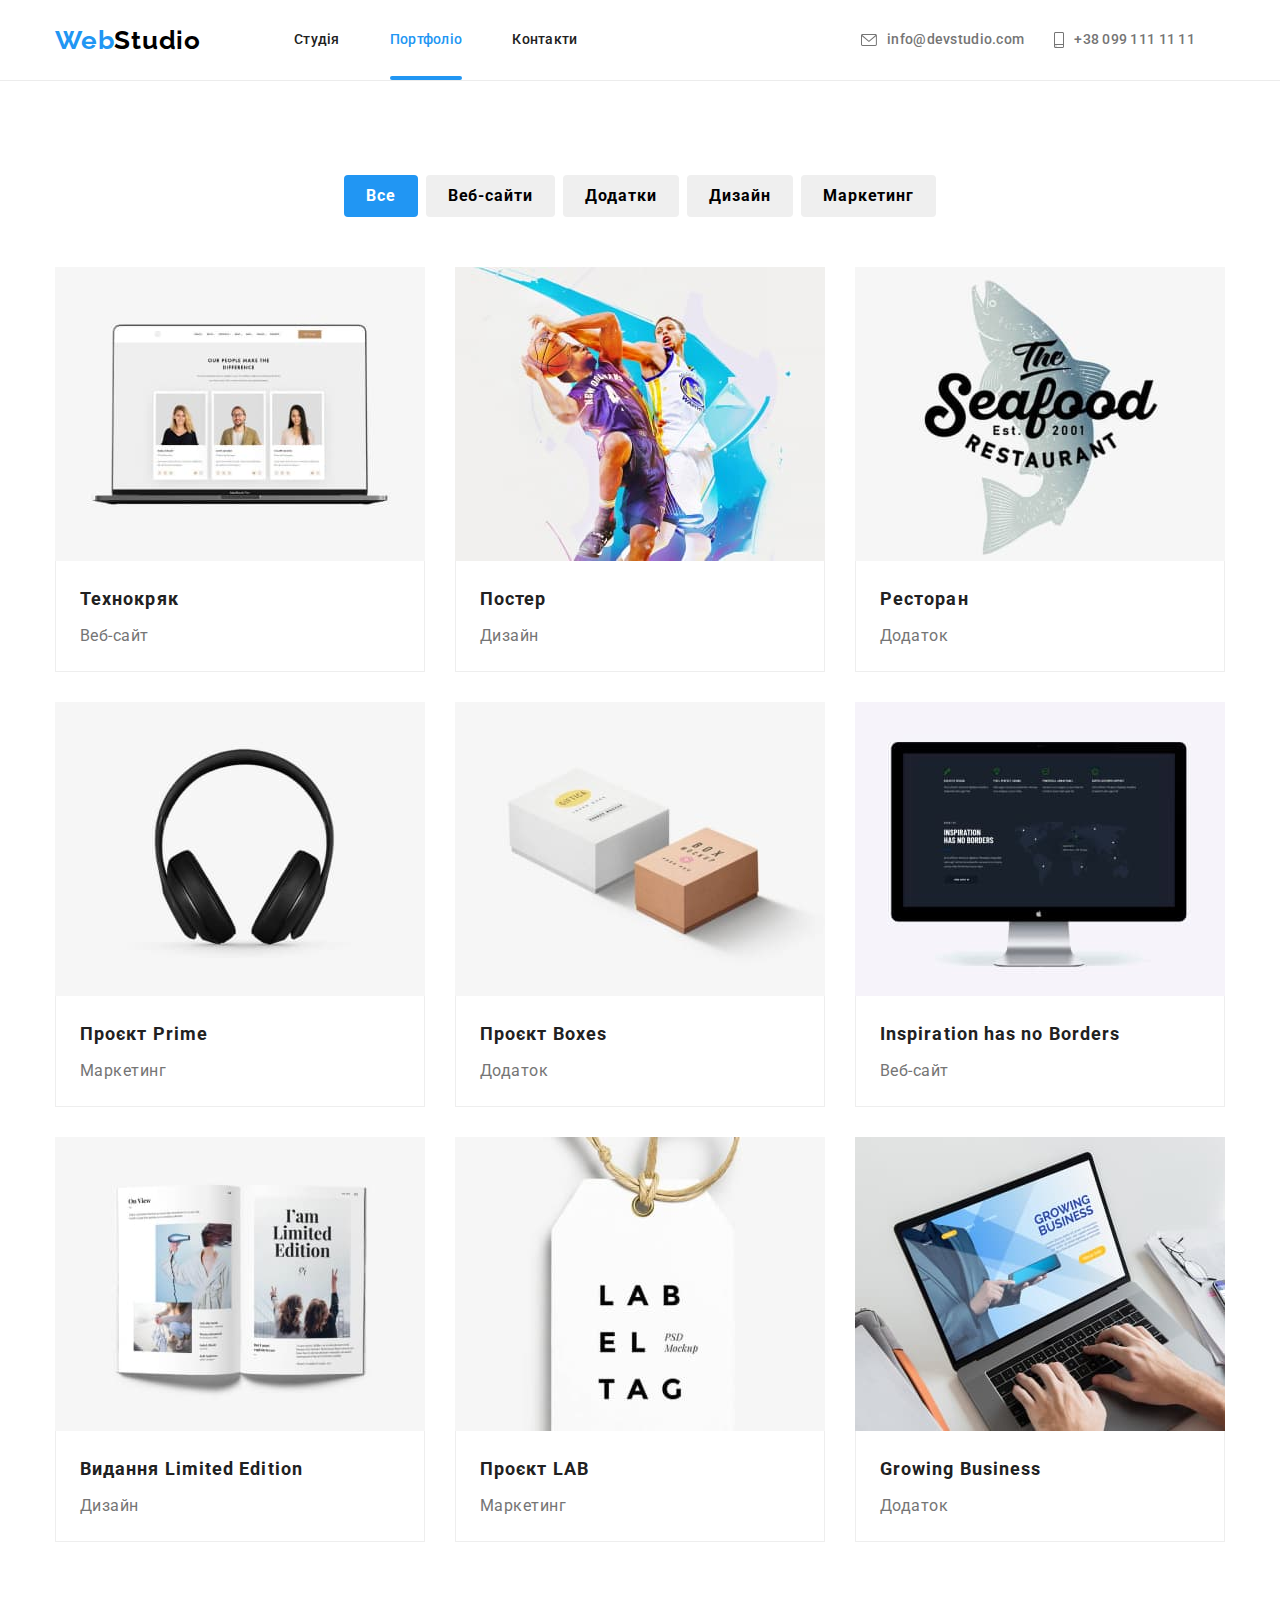
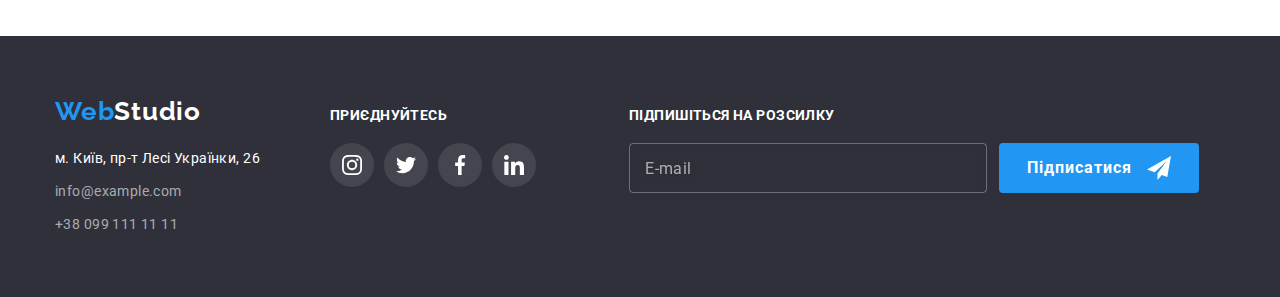
==== portfolio.html @ d68986ec "Initial commit" ====
<!DOCTYPE html>
<html lang="uk">
  <head>
    <meta charset="UTF-8" />
    <meta http-equiv="X-UA-Compatible" content="IE=edge" />
    <meta name="viewport" content="width=device-width, initial-scale=1.0" />
    <title>Портфоліо</title>
    <!-- Fonts start -->
    <link rel="preconnect" href="https://fonts.googleapis.com" />
    <link rel="preconnect" href="https://fonts.gstatic.com" crossorigin />
    <link
      href="https://fonts.googleapis.com/css2?family=Raleway:wght@700&family=Roboto:wght@400;500;700;900&display=swap"
      rel="stylesheet"
    />
    <link
      rel="stylesheet"
      href="https://cdnjs.cloudflare.com/ajax/libs/modern-normalize/1.1.0/modern-normalize.min.css"
    />
    <!-- Font end -->
    <link rel="stylesheet" href="./css/main.min.css" />
     <!-- <link rel="stylesheet" href="./css/styles.css" /> -->
  </head>
  <body>
    <!--Header-->

    <header class="header">
      <div class="conteiner header-conteiner">
        <a class="link header-logo" lang="en" href="./index.html"
          >Web<span class="header-logo__cl">Studio</span></a
        >
        <nav class="nav">
          <ul class="list nav__list">
            <li><a class="link nav__link" href="./index.html">Студія</a></li>
            <li class="nav-curent">
              <a class="link nav__link nav__link--current" href="./portfolio.html">Портфоліо</a>
            </li>
            <li><a class="link nav__link" href="">Контакти</a></li>
          </ul>
        </nav>
        <ul class="list header__list">
          <li>
            <a
              class="link header__link header__link--letter"
              lang="en"
              href="mailto:info@devstudio.com"
              ><svg width="16" height="12" class="header__mail-icon">
                <use href="./images/icons.svg#envelope"></use>
              </svg>
              info@devstudio.com</a
            >
          </li>
          <li>
            <a class="link header__link header__link--phone" href="tel:+380961111111">
              <svg width="10" height="16" class="header__phone-icon">
                <use href="./images/icons.svg#smartphone"></use></svg
              >+38 099 111 11 11</a
            >
          </li>
        </ul>
      </div>
    </header>

    <!-- Main portfolio -->

    <main class="portfolio-main">
      <section class="portfolio">
        <div class="conteiner">
          <h1 class="visually-hidden">Портфоліо</h1>
          <!-- Buttons -->
          <ul class="list portfolio-btn">
            <li>
              <button class="btn portfolio-btn-current" type="button">Все</button>
            </li>
            <li><button class="btn" type="button">Веб-сайти</button></li>
            <li><button class="btn" type="button">Додатки</button></li>
            <li><button class="btn" type="button">Дизайн</button></li>
            <li><button class="btn" type="button">Маркетинг</button></li>
          </ul>
          <ul class="portfolio-list">
            <li class="link portfolio-item">
              <a class="link portfolio-link" href="">
                <img
                  class="portfolio-img"
                  src="./images/portfolio/tehnokryac.jpg"
                  alt="веб-сайт технокряк"
                  width="370"
                />
                <div class="portfolio-overlay">
                  <p class="portfolio-overlay-text">
                    Ресурс пропонує комплексні пропозиції з різним рівнем функціоналу та сервісів.
                    Все це дозволить відвідувачу отримати вичерпні відомості про компанію чи
                    приватну особу.
                  </p>
                </div>
                <div class="description">
                  <h2 class="description-title">Технокряк</h2>
                  <p class="description-text">Веб-сайт</p>
                </div>
              </a>
            </li>
            <li class="link portfolio-item">
              <a class="link portfolio-link" href="">
                <img
                  class="portfolio-img"
                  src="./images/portfolio/poster.jpg"
                  alt="Постер"
                  width="370"
                />
                <div class="portfolio-overlay">
                  <p class="portfolio-overlay-text">
                    Ресурс пропонує комплексні пропозиції з різним рівнем функціоналу та сервісів.
                    Все це дозволить відвідувачу отримати вичерпні відомості про компанію чи
                    приватну особу.
                  </p>
                </div>
                <div class="description">
                  <h2 class="description-title">Постер</h2>
                  <p class="description-text">Дизайн</p>
                </div>
              </a>
            </li>
            <li class="link portfolio-item">
              <a class="link portfolio-link" href="">
                <img
                  class="portfolio-img"
                  src="./images/portfolio/restaurant.jpg"
                  alt="Ресторан морской эды"
                  width="370"
                />
                <div class="portfolio-overlay">
                  <p class="portfolio-overlay-text">
                    Ресурс пропонує комплексні пропозиції з різним рівнем функціоналу та сервісів.
                    Все це дозволить відвідувачу отримати вичерпні відомості про компанію чи
                    приватну особу.
                  </p>
                </div>
                <div class="description">
                  <h2 class="description-title">Ресторан</h2>
                  <p class="description-text">Додаток</p>
                </div>
              </a>
            </li>
            <li class="link portfolio-item">
              <a class="link portfolio-link" href="">
                <img
                  class="portfolio-img"
                  src="./images/portfolio/project_prime.jpg"
                  alt="Проект прайм"
                  width="370"
                />
                <div class="portfolio-overlay">
                  <p class="portfolio-overlay-text">
                    Ресурс пропонує комплексні пропозиції з різним рівнем функціоналу та сервісів.
                    Все це дозволить відвідувачу отримати вичерпні відомості про компанію чи
                    приватну особу.
                  </p>
                </div>
                <div class="description">
                  <h2 class="description-title">Проєкт Prime</h2>
                  <p class="description-text">Маркетинг</p>
                </div>
              </a>
            </li>
            <li class="link portfolio-item">
              <a class="link portfolio-link" href="">
                <img
                  class="portfolio-img"
                  src="./images/portfolio/project_boxes.jpg"
                  alt="Проект Коробки"
                  width="370"
                />
                <div class="portfolio-overlay">
                  <p class="portfolio-overlay-text">
                    Ресурс пропонує комплексні пропозиції з різним рівнем функціоналу та сервісів.
                    Все це дозволить відвідувачу отримати вичерпні відомості про компанію чи
                    приватну особу.
                  </p>
                </div>
                <div class="description">
                  <h2 class="description-title">Проєкт Boxes</h2>
                  <p class="description-text">Додаток</p>
                </div>
              </a>
            </li>
            <li class="link portfolio-item">
              <a class="link portfolio-link" href="">
                <img
                  class="portfolio-img"
                  src="./images/portfolio/inspiration.jpg"
                  lang="en"
                  alt="Inspiration has no Borders"
                  width="370"
                />
                <div class="portfolio-overlay">
                  <p class="portfolio-overlay-text">
                    Ресурс пропонує комплексні пропозиції з різним рівнем функціоналу та сервісів.
                    Все це дозволить відвідувачу отримати вичерпні відомості про компанію чи
                    приватну особу.
                  </p>
                </div>
                <div class="description">
                  <h2 lang="en" class="description-title">Inspiration has no Borders</h2>
                  <p class="description-text">Веб-сайт</p>
                </div>
              </a>
            </li>
            <li class="link portfolio-item">
              <a class="link portfolio-link" href="">
                <img
                  class="portfolio-img"
                  src="./images/portfolio/limeted_edition.jpg"
                  alt="Издание"
                  width="370"
                />
                <div class="portfolio-overlay">
                  <p class="portfolio-overlay-text">
                    Ресурс пропонує комплексні пропозиції з різним рівнем функціоналу та сервісів.
                    Все це дозволить відвідувачу отримати вичерпні відомості про компанію чи
                    приватну особу.
                  </p>
                </div>
                <div class="description">
                  <h2 class="description-title">Видання Limited Edition</h2>
                  <p class="description-text">Дизайн</p>
                </div>
              </a>
            </li>

            <li class="link portfolio-item">
              <a class="link portfolio-link" href="">
                <img
                  class="portfolio-img"
                  src="./images/portfolio/project_lab.jpg"
                  alt="Проект ЛАБ"
                  width="370"
                />
                <div class="portfolio-overlay">
                  <p class="portfolio-overlay-text">
                    Ресурс пропонує комплексні пропозиції з різним рівнем функціоналу та сервісів.
                    Все це дозволить відвідувачу отримати вичерпні відомості про компанію чи
                    приватну особу.
                  </p>
                </div>
                <div class="description">
                  <h2 class="description-title">Проєкт LAB</h2>
                  <p class="description-text">Маркетинг</p>
                </div>
              </a>
            </li>
            <li class="link portfolio-item">
              <a class="link portfolio-link" href="">
                <img
                  class="portfolio-img"
                  src="./images/portfolio/growing_busines.jpg"
                  lang="en"
                  alt="Growing Business"
                  width="370"
                />
                <div class="portfolio-overlay">
                  <p class="portfolio-overlay-text">
                    Ресурс пропонує комплексні пропозиції з різним рівнем функціоналу та сервісів.
                    Все це дозволить відвідувачу отримати вичерпні відомості про компанію чи
                    приватну особу.
                  </p>
                </div>
                <div class="description">
                  <h2 class="description-title">Growing Business</h2>
                  <p class="description-text">Додаток</p>
                </div>
              </a>
            </li>
          </ul>
        </div>
      </section>
    </main>

    <!-- Footter -->

     <footer class="footer">
      <div class="conteiner footer-block">
        <div class="footer-info">
          <a class="link footer-logo" lang="en" href="./index.html"
            >Web<span lang="en" class="footer-logo-cl">Studio</span></a
          >
          <address class="address">
            <p class="footer-text">м. Київ, пр-т Лесі Українки, 26</p>
            <a class="link footer-link" lang="en" href="mailto:info@example.com"
              >info@example.com</a
            >
            <a class="link footer-tel" href="tel:+380961111111">+38 099 111 11 11</a>
          </address>
        </div>
        <div class="footer-conect">
          <h2 class="footer-conect-text">приєднуйтесь</h2>
          <ul class="list footer-conect-list">
            <li class="footer-item">
              <a class="footer-link-icon link" href="" target="_blank" rel="noopener noreferrer">
                <svg width="20" height="20" class="footer-icon">
                  <use href="./images/icons.svg#instagram"></use>
                </svg>
              </a>
            </li>
            <li class="footer-item">
              <a class="footer-link-icon link" href="" target="_blank" rel="noopener noreferrer">
                <svg width="20" height="20" class="footer-icon">
                  <use href="./images/icons.svg#twitter"></use>
                </svg>
              </a>
            </li>
            <li class="footer-item">
              <a class="footer-link-icon link" href="" target="_blank" rel="noopener noreferrer">
                <svg width="20" height="20" class="footer-icon">
                  <use href="./images/icons.svg#facebook"></use>
                </svg>
              </a>
            </li>
            <li class="footer-item">
              <a class="footer-link-icon link" href="" target="_blank" rel="noopener noreferrer">
                <svg width="20" height="20" class="footer-icon">
                  <use href="./images/icons.svg#linkedin"></use>
                </svg>
              </a>
            </li>
          </ul>
        </div>

        <!-- Subscribe -->
       <form class="subscribe" name="subscribe">
          <strong class="subscribe__title">Підпишіться на розсилку</strong>
          <input class="subscribe__input" type="email" name="user-mail" placeholder="E-mail" />
          <button class="btn btn-mode-blue btn-mode-blue__subscribe" type="submit">
            <span class="subscribe-btn__txt">Підписатися</span>
            <svg class="subscribe-btn__icon" width="24" height="24">
              <use class="icon-send" href="./images/icons.svg#icon-send"></use>
            </svg>
          </button>
        </form>
          </div>
        </div>
      </div>
    </footer>
  </body>
</html>
---- css/main.min.css ----
:root{--main-font: "Roboto", sans-serif;--secondary-font: "Raleway", sans-serif;--main-txt-cl: #757575;--accent-txt-cl: #2196f3;--dark-bg-cl: #2f303a;--light-bg-cl: #f5f4fa;--light-bg-portfolio-cl: #eeeeee;--main-white: #ffffff;--icons-color: #afb1b8}.visually-hidden{position:absolute;white-space:nowrap;width:1px;height:1px;overflow:hidden;border:0;padding:0;clip:rect(0 0 0 0);-webkit-clip-path:inset(50%);clip-path:inset(50%);margin:-1px}body{font-family:var(--main-font);color:var(--main-txt-cl)}.link,.list{list-style:none;color:currentColor;text-decoration:none;margin:0;padding:0}h1,h2,h3,h4,h5,p,ul{margin:0;padding:0}img{display:block}.btn{font-family:inherit;font-weight:700;font-size:16px;line-height:1.88em;display:-webkit-box;display:-ms-flexbox;display:flex;letter-spacing:.06em;cursor:pointer;padding:6px 22px;border-radius:4px;border:none;-webkit-transition:color 250ms cubic-bezier(0.4, 0, 0.2, 1),background-color 250ms cubic-bezier(0.4, 0, 0.2, 1),-webkit-box-shadow 250ms cubic-bezier(0.4, 0, 0.2, 1);transition:color 250ms cubic-bezier(0.4, 0, 0.2, 1),background-color 250ms cubic-bezier(0.4, 0, 0.2, 1),-webkit-box-shadow 250ms cubic-bezier(0.4, 0, 0.2, 1);transition:color 250ms cubic-bezier(0.4, 0, 0.2, 1),background-color 250ms cubic-bezier(0.4, 0, 0.2, 1),box-shadow 250ms cubic-bezier(0.4, 0, 0.2, 1);transition:color 250ms cubic-bezier(0.4, 0, 0.2, 1),background-color 250ms cubic-bezier(0.4, 0, 0.2, 1),box-shadow 250ms cubic-bezier(0.4, 0, 0.2, 1),-webkit-box-shadow 250ms cubic-bezier(0.4, 0, 0.2, 1)}.btn:hover,.btn:focus{color:var(--main-white);background-color:var(--accent-txt-cl);-webkit-box-shadow:0px 3px 1px rgba(0,0,0,.1),0px 1px 2px rgba(0,0,0,.08),0px 2px 2px rgba(0,0,0,.12);box-shadow:0px 3px 1px rgba(0,0,0,.1),0px 1px 2px rgba(0,0,0,.08),0px 2px 2px rgba(0,0,0,.12)}.portfolio-btn-current{background-color:#2196f3;color:var(--main-white)}.btn-mode-blue{font-weight:700;font-size:16px;line-height:1.88em;display:-webkit-box;display:-ms-flexbox;display:flex;letter-spacing:.06em;color:#fff;background-color:var(--accent-txt-cl)}.btn-mode-blue{-webkit-box-align:center;-ms-flex-align:center;align-items:center;border-radius:4px;margin:auto;padding:10px 32px;border:none}.btn-mode-blue:focus,.btn-mode-blue:hover{background-color:#188ce8}.conteiner{width:1200px;margin:0 auto;padding:0 15px}.modal{position:absolute;top:50%;left:50%;width:528px;height:581px;background-color:var(--main-white);-webkit-box-shadow:0px 1px 3px rgba(0,0,0,.12),0px 1px 1px rgba(0,0,0,.14),0px 2px 1px rgba(0,0,0,.2);box-shadow:0px 1px 3px rgba(0,0,0,.12),0px 1px 1px rgba(0,0,0,.14),0px 2px 1px rgba(0,0,0,.2);border-radius:4px;padding-left:40px;padding-right:40px;background-color:var(--main-white);-webkit-transition:background-color 250ms cubic-bezier(0.4, 0, 0.2, 1);transition:background-color 250ms cubic-bezier(0.4, 0, 0.2, 1);-webkit-transition:-webkit-transform 250ms cubic-bezier(0.4, 0, 0.2, 1);transition:-webkit-transform 250ms cubic-bezier(0.4, 0, 0.2, 1);transition:transform 250ms cubic-bezier(0.4, 0, 0.2, 1);transition:transform 250ms cubic-bezier(0.4, 0, 0.2, 1), -webkit-transform 250ms cubic-bezier(0.4, 0, 0.2, 1);-webkit-transform:translate(-50%, -50%) scale(1);transform:translate(-50%, -50%) scale(1);z-index:1003}.backdrop.is-hidden .modal{-webkit-transform:translate(-50%, -50%) scale(0.4);transform:translate(-50%, -50%) scale(0.4)}.form-btn{position:absolute;top:8px;right:8px;display:-webkit-box;display:-ms-flexbox;display:flex;-webkit-box-pack:center;-ms-flex-pack:center;justify-content:center;-webkit-box-align:center;-ms-flex-align:center;align-items:center;width:30px;height:30px;border-radius:50%;background-color:rgba(0,0,0,0);border:1px solid rgba(0,0,0,.1);padding:0px;cursor:pointer;-webkit-transition:border 250ms cubic-bezier(0.4, 0, 0.2, 1);transition:border 250ms cubic-bezier(0.4, 0, 0.2, 1)}.form-btn:hover,.form-btn:focus{fill:var(--accent-txt-cl)}.form-btn-icon{position:absolute;top:30px;left:12px;-webkit-transition:250ms cubic-bezier(0.4, 0, 0.2, 1);transition:250ms cubic-bezier(0.4, 0, 0.2, 1)}.form-btn__close{-webkit-transition:fill 250ms cubic-bezier(0.4, 0, 0.2, 1);transition:fill 250ms cubic-bezier(0.4, 0, 0.2, 1)}.form-btn__close:hover,.form-btn__close:focus{fill:var(--accent-txt-cl)}.backdrop{position:fixed;top:0;left:0;width:100%;height:100%;background-color:rgba(0,0,0,.2);-webkit-transition:opacity 250ms cubic-bezier(0.4, 0, 0.2, 1),visibility 250ms cubic-bezier(0.4, 0, 0.2, 1);transition:opacity 250ms cubic-bezier(0.4, 0, 0.2, 1),visibility 250ms cubic-bezier(0.4, 0, 0.2, 1);z-index:1002}.backdrop.is-hidden{opacity:0;visibility:hidden;pointer-events:none;-webkit-transition:opacity 250ms cubic-bezier(0.4, 0, 0.2, 1),visibility 250ms cubic-bezier(0.4, 0, 0.2, 1);transition:opacity 250ms cubic-bezier(0.4, 0, 0.2, 1),visibility 250ms cubic-bezier(0.4, 0, 0.2, 1)}.form{position:relative;display:-webkit-box;display:-ms-flexbox;display:flex;-webkit-box-orient:vertical;-webkit-box-direction:normal;-ms-flex-direction:column;flex-direction:column;margin-bottom:10px}.form__title{display:block;font-weight:700;font-size:20px;line-height:1.15em;text-align:center;letter-spacing:.03em;color:#212121;padding-top:40px;margin-bottom:12px}.form__text{margin-bottom:4px;display:block;font-size:12px;line-height:1.17em;letter-spacing:.01em;color:var(--main-txt-cl)}.form__input{width:100%;height:40px;border:1px solid rgba(33,33,33,.2);border-radius:4px;padding:11px 42px;-webkit-transition:border 250ms cubic-bezier(0.4, 0, 0.2, 1);transition:border 250ms cubic-bezier(0.4, 0, 0.2, 1)}.form__input:hover+.form-btn-icon,.form__input:focus+.form-btn-icon{fill:var(--accent-txt-cl)}.form__input:hover,.form__input:focus{border-color:var(--accent-txt-cl);outline-color:var(--accent-txt-cl)}.form__input--coment{width:100%;height:120px;padding:12px 16px;border:1px solid rgba(33,33,33,.2);border-radius:4px;resize:none;font-weight:400;font-size:14px;line-height:1.14;letter-spacing:.01em;-webkit-transition:border 250ms cubic-bezier(0.4, 0, 0.2, 1);transition:border 250ms cubic-bezier(0.4, 0, 0.2, 1)}.form__input--coment:hover,.form__input--coment:focus{border-color:var(--accent-txt-cl);outline-color:var(--accent-txt-cl)}.form__input--coment--coment::-webkit-input-placeholder{font-weight:400;font-size:14px;line-height:1.14;letter-spacing:.01em;color:rgba(117,117,117,.5)}.form__input--coment--coment::-moz-placeholder{font-weight:400;font-size:14px;line-height:1.14;letter-spacing:.01em;color:rgba(117,117,117,.5)}.form__input--coment--coment:-ms-input-placeholder{font-weight:400;font-size:14px;line-height:1.14;letter-spacing:.01em;color:rgba(117,117,117,.5)}.form__input--coment--coment::-ms-input-placeholder{font-weight:400;font-size:14px;line-height:1.14;letter-spacing:.01em;color:rgba(117,117,117,.5)}.form__input--coment--coment::placeholder{font-weight:400;font-size:14px;line-height:1.14;letter-spacing:.01em;color:rgba(117,117,117,.5)}.checkbox{display:-webkit-box;display:-ms-flexbox;display:flex;-webkit-box-pack:center;-ms-flex-pack:center;justify-content:center;margin-bottom:30px}.checkbox__group{position:relative;display:-webkit-box;display:-ms-flexbox;display:flex;-webkit-box-align:center;-ms-flex-align:center;align-items:center;-webkit-box-pack:center;-ms-flex-pack:center;justify-content:center;-webkit-transform:background-image 250ms cubic-bezier(0.4, 0, 0.2, 1);transform:background-image 250ms cubic-bezier(0.4, 0, 0.2, 1);width:425px;height:24px}.checkbox__text--link{color:var(--accent-txt-cl);margin-left:4px;text-decoration:underline}.checkbox__input{position:absolute;white-space:nowrap;width:1px;height:1px;overflow:hidden;border:0;padding:0;clip:rect(0 0 0 0);-webkit-clip-path:inset(50%);clip-path:inset(50%);margin:-1px;margin-right:8px}.checkbox__text,.checkbox__text--link{font-size:14px;line-height:1.17em;letter-spacing:.03em}.checkbox__icon{width:16px;height:15px;margin-right:8px;border:2px solid var(--dark-bg-cl);border-radius:2px;-webkit-transition:250ms cubic-bezier(0.4, 0, 0.2, 1);transition:250ms cubic-bezier(0.4, 0, 0.2, 1)}.checkbox__input:checked+.checkbox__icon{background-color:var(--accent-txt-cl);background-image:url(../images/icons/form-icons/check.svg);background-repeat:no-repeat;background-position:center;border-radius:2px;background-origin:border-box;-webkit-transform:background-color 250ms cubic-bezier(0.4, 0, 0.2, 1);transform:background-color 250ms cubic-bezier(0.4, 0, 0.2, 1);-webkit-transform:background-image 250ms cubic-bezier(0.4, 0, 0.2, 1);transform:background-image 250ms cubic-bezier(0.4, 0, 0.2, 1);border-color:rgba(0,0,0,0)}.checkbox__input:hover+.checkbox__icon,.checkbox__input:focus+.checkbox__icon{border:2px solid var(--accent-txt-cl);border-radius:2px;-webkit-transform:border-color 250ms cubic-bezier(0.4, 0, 0.2, 1);transform:border-color 250ms cubic-bezier(0.4, 0, 0.2, 1)}.subscribe{position:relative;width:570px;height:86px}.subscribe__title{display:block;font-weight:700;font-size:14px;line-height:16px;letter-spacing:.03em;text-transform:uppercase;color:var(--main-white);margin-bottom:20px}.subscribe__input{width:358px;height:50px;padding:16px 15px;margin-right:12px;border:1px solid rgba(255,255,255,.3);-webkit-filter:drop-shadow(0px 4px 4px rgba(0, 0, 0, 0.15));filter:drop-shadow(0px 4px 4px rgba(0, 0, 0, 0.15));border-radius:4px;outline:var(--accent-txt-cl);background-color:rgba(0,0,0,0);-webkit-transition:border 250ms cubic-bezier(0.4, 0, 0.2, 1);transition:border 250ms cubic-bezier(0.4, 0, 0.2, 1);color:var(--main-txt-cl)}.subscribe__input::-webkit-input-placeholder{letter-spacing:.03em;color:rgba(255,255,255,.6)}.subscribe__input::-moz-placeholder{letter-spacing:.03em;color:rgba(255,255,255,.6)}.subscribe__input:-ms-input-placeholder{letter-spacing:.03em;color:rgba(255,255,255,.6)}.subscribe__input::-ms-input-placeholder{letter-spacing:.03em;color:rgba(255,255,255,.6)}.subscribe__input::placeholder{letter-spacing:.03em;color:rgba(255,255,255,.6)}.subscribe__input:hover,.subscribe__input:focus{border-color:var(--accent-txt-cl);outline-color:var(--accent-txt-cl)}.subscribe-btn__txt{position:absolute;top:10px;left:28px}.subscribe-btn__icon{position:absolute;-webkit-box-align:center;-ms-flex-align:center;align-items:center;top:13px;right:28px}.btn-mode-blue__subscribe{position:absolute;width:200px;height:50px;bottom:0;right:0}.portfolio-overlay{position:absolute;width:100%;height:100%;top:0;left:0;overflow:hidden}.portfolio-overlay-text{position:absolute;color:var(--main-white);font-size:18px;line-height:1.56em;letter-spacing:.03em;display:-webkit-box;display:-ms-flexbox;display:flex;-webkit-box-align:center;-ms-flex-align:center;align-items:center;-webkit-box-pack:center;-ms-flex-pack:center;justify-content:center;padding:63px 24px;background:rgba(33,150,243,.9);top:0;left:0;-webkit-transform:translateY(100%);transform:translateY(100%);-webkit-transition:-webkit-transform 250ms cubic-bezier(0.4, 0, 0.2, 1);transition:-webkit-transform 250ms cubic-bezier(0.4, 0, 0.2, 1);transition:transform 250ms cubic-bezier(0.4, 0, 0.2, 1);transition:transform 250ms cubic-bezier(0.4, 0, 0.2, 1), -webkit-transform 250ms cubic-bezier(0.4, 0, 0.2, 1)}.portfolio-link:hover .portfolio-overlay-text,.portfolio-link:focus .portfolio-overlay-text{-webkit-transform:translateY(0);transform:translateY(0);opacity:1;overflow:hidden}.header{background-color:var(--main-white);border-bottom:1px solid #ececec}.header-conteiner{display:-webkit-box;display:-ms-flexbox;display:flex;-webkit-box-align:center;-ms-flex-align:center;align-items:center}.header__list{display:-webkit-box;display:-ms-flexbox;display:flex;-webkit-box-align:center;-ms-flex-align:center;align-items:center;-webkit-box-pack:center;-ms-flex-pack:center;justify-content:center}.header__phone-icon,.header__mail-icon{fill:currentColor;margin-right:10px}.header-logo{font-family:"Raleway";font-style:normal;font-weight:700;font-size:26px;line-height:1.19em;letter-spacing:.03em;color:#2196f3;margin-right:93px;color:var(--accent-txt-cl)}.header-logo__cl{color:#000}.header__link{color:var(--main-txt-cl);font-weight:500;font-size:14px;line-height:1.14em;letter-spacing:.02em;padding:32px 0;-webkit-transition:color 250ms cubic-bezier(0.4, 0, 0.2, 1);transition:color 250ms cubic-bezier(0.4, 0, 0.2, 1)}.header__link--phone,.header__link--letter{display:-webkit-box;display:-ms-flexbox;display:flex;-webkit-box-align:center;-ms-flex-align:center;align-items:center;margin-right:30px}.header__link:hover,.header__link:focus{color:var(--accent-txt-cl)}.nav{margin-right:auto}.nav__list{display:-webkit-box;display:-ms-flexbox;display:flex;gap:50px;-webkit-box-align:center;-ms-flex-align:center;align-items:center}.nav__link{position:relative;font-weight:500;font-size:14px;line-height:1.14em;letter-spacing:.02em;color:#212121;display:block;padding:32px 0;-webkit-transition:color 250ms cubic-bezier(0.4, 0, 0.2, 1);transition:color 250ms cubic-bezier(0.4, 0, 0.2, 1)}.nav__link:hover,.nav__link:focus{color:var(--accent-txt-cl)}.nav__link--current{font-weight:500;font-size:14px;line-height:1.14em;letter-spacing:.02em;color:#2196f3;color:var(--accent-txt-cl)}.nav__link--current::after{content:" ";position:absolute;left:0;bottom:0;width:100%;height:4px;background-color:var(--accent-txt-cl);border-radius:2px}.main{background-color:#c4c4c4;padding-top:200px;padding-bottom:200px;height:600px;background-repeat:no-repeat;background-position:center;background-size:cover;max-width:1600px;margin-left:auto;margin-right:auto;background-image:-webkit-gradient(linear, left bottom, left top, from(rgba(47, 48, 58, 0.4)), to(rgba(47, 48, 58, 0.4))),url(../images/Hero.jpg);background-image:linear-gradient(0deg, rgba(47, 48, 58, 0.4), rgba(47, 48, 58, 0.4)),url(../images/Hero.jpg);border:1px solid #000;-webkit-box-shadow:0px 4px 4px rgba(0,0,0,.25);box-shadow:0px 4px 4px rgba(0,0,0,.25)}.main__text{max-width:696px;margin:0 auto;margin-bottom:30px;font-weight:900;font-size:44px;line-height:1.36em;text-align:center;letter-spacing:.06em;text-transform:uppercase;color:var(--main-white)}.about{padding:94px 0}.about__title{font-weight:700;font-size:14px;line-height:1.14em;letter-spacing:.03em;text-transform:uppercase;color:#212121;margin-bottom:10px}.about__text{font-weight:400;font-size:14px;line-height:1.71em;letter-spacing:.03em}.about__list{display:-webkit-box;display:-ms-flexbox;display:flex;gap:30px}.about__item{width:270px}.about__item::before{display:block;content:"";height:120px;background-position:center;background-repeat:no-repeat;background-color:#f5f4fa;margin-bottom:30px}.about__item:nth-child(1)::before{background-image:url(../images/icons/edit-icon/antenna.svg)}.about__item:nth-child(2)::before{background-image:url(../images/icons/edit-icon/clock.svg)}.about__item:nth-child(3)::before{background-image:url(../images/icons/edit-icon/diagram.svg)}.about__item:nth-child(4)::before{background-image:url(../images/icons/edit-icon/astronaut.svg)}.specification{padding-bottom:94px}.specification-title{font-weight:700;font-size:36px;line-height:1.17em;letter-spacing:.03em;color:#212121;text-align:center;margin-bottom:50px}.specification-list{display:-webkit-box;display:-ms-flexbox;display:flex;gap:30px}.specification-img{position:relative}.specification-text{font-weight:700;font-size:14px;line-height:1.14em;text-align:center;letter-spacing:.03em;text-transform:uppercase;color:var(--main-white);background:rgba(47,48,58,.8);display:-webkit-box;display:-ms-flexbox;display:flex;position:absolute;width:370px;height:70px;-webkit-box-align:center;-ms-flex-align:center;align-items:center;-webkit-box-pack:center;-ms-flex-pack:center;justify-content:center;left:0;bottom:0}.teem{background:#f5f4fa;padding:94px 0}.teem-title{font-weight:700;font-size:36px;line-height:1.17em;letter-spacing:.03em;color:#212121;text-align:center;margin-bottom:50px}.teem-list{display:-webkit-box;display:-ms-flexbox;display:flex;gap:30px}.teem-link{background-color:var(--main-white);-webkit-box-shadow:0px 1px 3px rgba(0,0,0,.12),0px 1px 1px rgba(0,0,0,.14),0px 2px 1px rgba(0,0,0,.2);box-shadow:0px 1px 3px rgba(0,0,0,.12),0px 1px 1px rgba(0,0,0,.14),0px 2px 1px rgba(0,0,0,.2);border-radius:0px 0px 4px 4px}.teem-img{text-align:center}.social{padding:30px 10px}.social-item{border-radius:50%}.social-title{font-weight:500;font-size:16px;line-height:1.19em;letter-spacing:.03em;color:#212121;margin-bottom:10px;text-align:center}.social-text{font-weight:400;font-size:16px;line-height:1.19em;letter-spacing:.03em;margin-bottom:16px;text-align:center}.social-list{display:-webkit-box;display:-ms-flexbox;display:flex;-webkit-box-align:center;-ms-flex-align:center;align-items:center;-webkit-box-pack:center;-ms-flex-pack:center;justify-content:center;gap:10px}.social-icon{fill:currentColor}.social-link{display:-webkit-box;display:-ms-flexbox;display:flex;-webkit-box-align:center;-ms-flex-align:center;align-items:center;-webkit-box-pack:center;-ms-flex-pack:center;justify-content:center;width:44px;height:44px;background-color:var(--main-white);color:var(--icons-color);border-radius:50%;-webkit-transition:background-color 250ms cubic-bezier(0.4, 0, 0.2, 1),color 250ms cubic-bezier(0.4, 0, 0.2, 1);transition:background-color 250ms cubic-bezier(0.4, 0, 0.2, 1),color 250ms cubic-bezier(0.4, 0, 0.2, 1)}.social-link:focus,.social-link:hover{border-radius:50%;background-color:var(--accent-txt-cl);color:var(--main-white)}.clients{padding:94px 0}.clients-title{font-weight:700;font-size:36px;line-height:42px;text-align:center;letter-spacing:.03em;color:#212121;text-align:center;margin-bottom:50px}.clients-list{display:-webkit-box;display:-ms-flexbox;display:flex;-webkit-box-align:center;-ms-flex-align:center;align-items:center;-webkit-box-pack:center;-ms-flex-pack:center;justify-content:center;gap:30px}.clients-icon{fill:currentColor}.clients-link{display:-webkit-box;display:-ms-flexbox;display:flex;-webkit-box-align:center;-ms-flex-align:center;align-items:center;-webkit-box-pack:center;-ms-flex-pack:center;justify-content:center;width:170px;height:92px;background-color:var(--main-white);border:1px solid #afb1b8;border-radius:4px;color:var(--icons-color);-webkit-transition:border-color 250ms cubic-bezier(0.4, 0, 0.2, 1),color 250ms cubic-bezier(0.4, 0, 0.2, 1);transition:border-color 250ms cubic-bezier(0.4, 0, 0.2, 1),color 250ms cubic-bezier(0.4, 0, 0.2, 1)}.clients-link:focus,.clients-link:hover{border-color:var(--accent-txt-cl);color:var(--accent-txt-cl)}.footer{background:#2f303a;padding:60px 0}.footer-block{display:-webkit-box;display:-ms-flexbox;display:flex;-webkit-box-align:baseline;-ms-flex-align:baseline;align-items:baseline}.footer-info{margin-right:70px}.footer-text{font-weight:400;font-size:14px;line-height:1.71em;letter-spacing:.03em;color:#fff;margin-bottom:9px}.footer-tel:hover,.footer-tel:focus{color:var(--accent-txt-cl)}.footer-conect{margin-right:93px}.footer-conect-list{display:-webkit-box;display:-ms-flexbox;display:flex;-webkit-box-align:center;-ms-flex-align:center;align-items:center;-webkit-box-pack:center;-ms-flex-pack:center;justify-content:center;gap:10px}.footer-conect-text{font-weight:700;font-size:14px;line-height:16px;letter-spacing:.03em;text-transform:uppercase;color:#fff;margin-bottom:20px}.footer-link,.footer-tel{font-weight:400;font-size:14px;line-height:1.71em;letter-spacing:.03em;color:rgba(255,255,255,.6);-webkit-transition:color 250ms cubic-bezier(0.4, 0, 0.2, 1);transition:color 250ms cubic-bezier(0.4, 0, 0.2, 1)}.footer-link{display:block;margin-bottom:9px}.footer-link-icon{display:-webkit-box;display:-ms-flexbox;display:flex;width:44px;height:44px;-webkit-box-align:center;-ms-flex-align:center;align-items:center;-webkit-box-pack:center;-ms-flex-pack:center;justify-content:center;border-radius:50%;fill:var(--main-white);background-color:rgba(255,255,255,.1019607843);-webkit-transition:background-color 250ms cubic-bezier(0.4, 0, 0.2, 1);transition:background-color 250ms cubic-bezier(0.4, 0, 0.2, 1)}.footer-link-icon:focus,.footer-link-icon:hover{border-radius:50%;background-color:var(--accent-txt-cl);fill:var(--main-white)}.footer-link:hover,.footer-link:focus{color:var(--accent-txt-cl)}.footer-logo{font-family:"Raleway";font-style:normal;font-weight:700;font-size:26px;line-height:1.14em;letter-spacing:.03em;color:#2196f3;display:block;margin-bottom:20px}.footer-logo-cl{font-family:"Raleway";font-weight:700;font-size:26px;line-height:1.19em;letter-spacing:.03em;color:#fff}.address{font-style:normal}.portfolio-btn{display:-webkit-box;display:-ms-flexbox;display:flex;gap:8px;-webkit-box-pack:center;-ms-flex-pack:center;justify-content:center;margin-bottom:50px}.portfolio-btn-current{background-color:#2196f3;color:var(--main-white)}.description{position:relative;display:block;padding:20px 24px;border-right:1px solid #eee;border-bottom:1px solid #eee;border-left:1px solid #eee;background-color:#fff}.description-title{font-weight:700;font-size:18px;line-height:2em;letter-spacing:.06em;margin-bottom:4px;color:#212121}.description-text{font-weight:400;font-size:16px;line-height:1.88em;letter-spacing:.03em;color:#757575}.portfolio{padding:94px 0}.portfolio-list{display:-webkit-box;display:-ms-flexbox;display:flex;-ms-flex-wrap:wrap;flex-wrap:wrap;gap:30px}.portfolio-link{position:relative;-webkit-transition:-webkit-box-shadow 250ms cubic-bezier(0.4, 0, 0.2, 1);transition:-webkit-box-shadow 250ms cubic-bezier(0.4, 0, 0.2, 1);transition:box-shadow 250ms cubic-bezier(0.4, 0, 0.2, 1);transition:box-shadow 250ms cubic-bezier(0.4, 0, 0.2, 1), -webkit-box-shadow 250ms cubic-bezier(0.4, 0, 0.2, 1)}.portfolio-item{display:list-item;max-width:370px;border:1px #eee}.portfolio-link:hover,.portfolio-link:focus{display:block;-webkit-box-shadow:0px 1px 1px rgba(0,0,0,.12),0px 4px 4px rgba(0,0,0,.06),1px 4px 6px rgba(0,0,0,.16);box-shadow:0px 1px 1px rgba(0,0,0,.12),0px 4px 4px rgba(0,0,0,.06),1px 4px 6px rgba(0,0,0,.16);-webkit-transition:250ms cubic-bezier(0.4, 0, 0.2, 1);transition:250ms cubic-bezier(0.4, 0, 0.2, 1)}/*# sourceMappingURL=main.min.css.map */
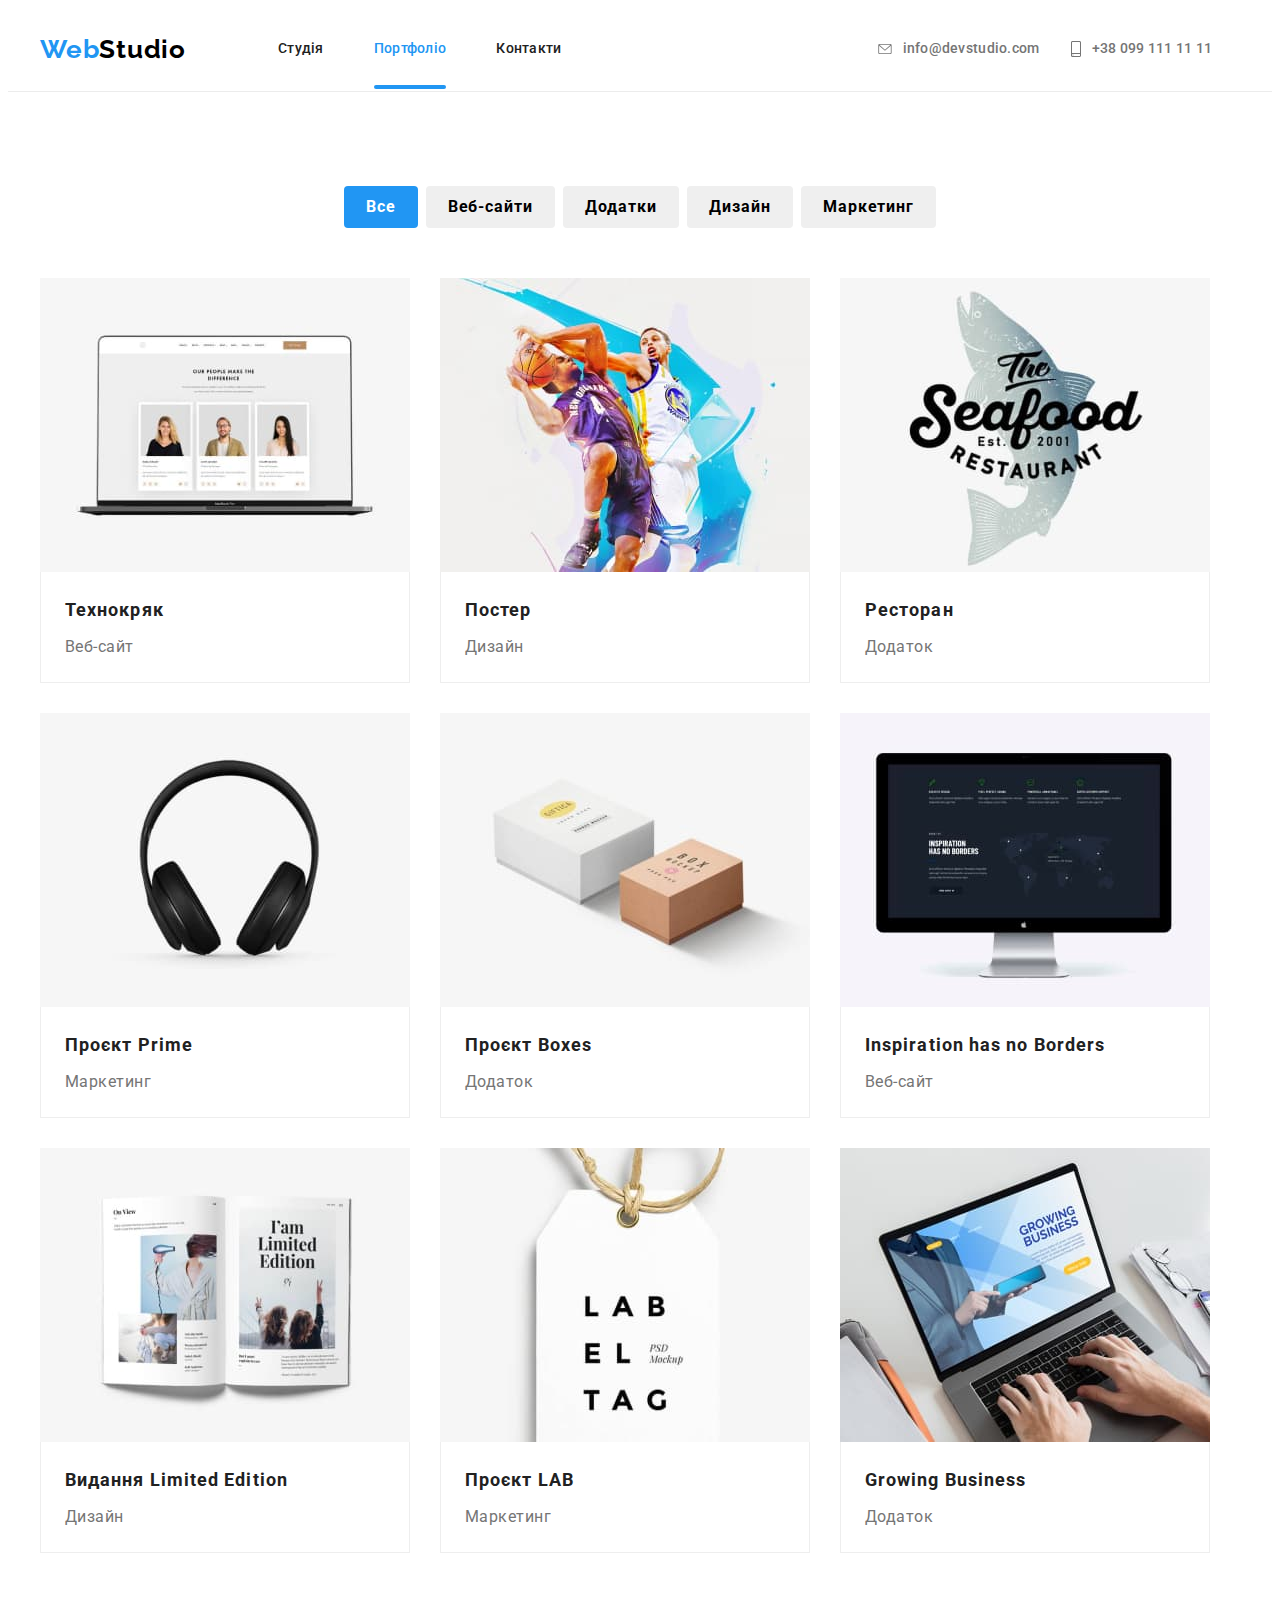
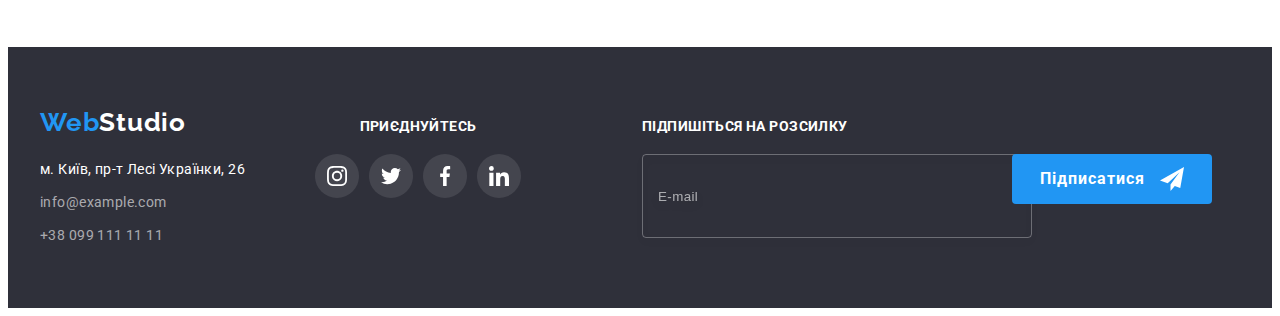
==== commit fbf94974: "portfolio" ====
--- a/portfolio.html
+++ b/portfolio.html
@@ -4,22 +4,26 @@
     <meta charset="UTF-8" />
     <meta http-equiv="X-UA-Compatible" content="IE=edge" />
     <meta name="viewport" content="width=device-width, initial-scale=1.0" />
-    <title>Портфоліо</title>
+   
     <!-- Fonts start -->
     <link rel="preconnect" href="https://fonts.googleapis.com" />
     <link rel="preconnect" href="https://fonts.gstatic.com" crossorigin />
-    <link
-      href="https://fonts.googleapis.com/css2?family=Raleway:wght@700&family=Roboto:wght@400;500;700;900&display=swap"
+    <link 
+    href="https://fonts.googleapis.com/css2?family=Raleway:wght@700&family=Roboto:wght@400;500;700;900&display=swap"
       rel="stylesheet"
     />
     <link
       rel="stylesheet"
       href="https://cdnjs.cloudflare.com/ajax/libs/modern-normalize/1.1.0/modern-normalize.min.css"
+      integrity="sha512-wpPYUAdjBVSE4KJnH1VR1HeZfpl1ub8YT/NKx4PuQ5NmX2tKuGu6U/JRp5y+Y8XG2tV+wKQpNHVUX03MfMFn9Q=="
+      crossorigin="anonymous"
+      referrerpolicy="no-referrer"
     />
     <!-- Font end -->
     <link rel="stylesheet" href="./css/main.min.css" />
-     <!-- <link rel="stylesheet" href="./css/styles.css" /> -->
+     <!-- <link rel="stylesheet" href="./css/styles.css" /> --> <title>Портфоліо</title>
   </head>
+
   <body>
     <!--Header-->
 
@@ -28,7 +32,7 @@
         <a class="link header-logo" lang="en" href="./index.html"
           >Web<span class="header-logo__cl">Studio</span></a
         >
-        <nav class="nav">
+              <nav class="nav">
           <ul class="list nav__list">
             <li><a class="link nav__link" href="./index.html">Студія</a></li>
             <li class="nav-curent">
@@ -37,21 +41,29 @@
             <li><a class="link nav__link" href="">Контакти</a></li>
           </ul>
         </nav>
+
+         <button class="menu-btn" type="button">
+          <svg width="40" height="40" class="header__btn-icon">
+            <use href="./images/icons.svg#menu-btn"></use>
+          </svg>
+        </button>
+
         <ul class="list header__list">
           <li>
             <a
               class="link header__link header__link--letter"
               lang="en"
               href="mailto:info@devstudio.com"
-              ><svg width="16" height="12" class="header__mail-icon">
+              ><svg class="header__mail-icon">
                 <use href="./images/icons.svg#envelope"></use>
               </svg>
-              info@devstudio.com</a
-            >
+              info@devstudio.com            
+                   
+                </a>
           </li>
           <li>
             <a class="link header__link header__link--phone" href="tel:+380961111111">
-              <svg width="10" height="16" class="header__phone-icon">
+              <svg class="header__phone-icon">
                 <use href="./images/icons.svg#smartphone"></use></svg
               >+38 099 111 11 11</a
             >
--- a/css/main.min.css
+++ b/css/main.min.css
@@ -1 +1 @@
-:root{--main-font: "Roboto", sans-serif;--secondary-font: "Raleway", sans-serif;--main-txt-cl: #757575;--accent-txt-cl: #2196f3;--dark-bg-cl: #2f303a;--light-bg-cl: #f5f4fa;--light-bg-portfolio-cl: #eeeeee;--main-white: #ffffff;--icons-color: #afb1b8}.visually-hidden{position:absolute;white-space:nowrap;width:1px;height:1px;overflow:hidden;border:0;padding:0;clip:rect(0 0 0 0);-webkit-clip-path:inset(50%);clip-path:inset(50%);margin:-1px}body{font-family:var(--main-font);color:var(--main-txt-cl)}.link,.list{list-style:none;color:currentColor;text-decoration:none;margin:0;padding:0}h1,h2,h3,h4,h5,p,ul{margin:0;padding:0}img{display:block}.btn{font-family:inherit;font-weight:700;font-size:16px;line-height:1.88em;display:-webkit-box;display:-ms-flexbox;display:flex;letter-spacing:.06em;cursor:pointer;padding:6px 22px;border-radius:4px;border:none;-webkit-transition:color 250ms cubic-bezier(0.4, 0, 0.2, 1),background-color 250ms cubic-bezier(0.4, 0, 0.2, 1),-webkit-box-shadow 250ms cubic-bezier(0.4, 0, 0.2, 1);transition:color 250ms cubic-bezier(0.4, 0, 0.2, 1),background-color 250ms cubic-bezier(0.4, 0, 0.2, 1),-webkit-box-shadow 250ms cubic-bezier(0.4, 0, 0.2, 1);transition:color 250ms cubic-bezier(0.4, 0, 0.2, 1),background-color 250ms cubic-bezier(0.4, 0, 0.2, 1),box-shadow 250ms cubic-bezier(0.4, 0, 0.2, 1);transition:color 250ms cubic-bezier(0.4, 0, 0.2, 1),background-color 250ms cubic-bezier(0.4, 0, 0.2, 1),box-shadow 250ms cubic-bezier(0.4, 0, 0.2, 1),-webkit-box-shadow 250ms cubic-bezier(0.4, 0, 0.2, 1)}.btn:hover,.btn:focus{color:var(--main-white);background-color:var(--accent-txt-cl);-webkit-box-shadow:0px 3px 1px rgba(0,0,0,.1),0px 1px 2px rgba(0,0,0,.08),0px 2px 2px rgba(0,0,0,.12);box-shadow:0px 3px 1px rgba(0,0,0,.1),0px 1px 2px rgba(0,0,0,.08),0px 2px 2px rgba(0,0,0,.12)}.portfolio-btn-current{background-color:#2196f3;color:var(--main-white)}.btn-mode-blue{font-weight:700;font-size:16px;line-height:1.88em;display:-webkit-box;display:-ms-flexbox;display:flex;letter-spacing:.06em;color:#fff;background-color:var(--accent-txt-cl)}.btn-mode-blue{-webkit-box-align:center;-ms-flex-align:center;align-items:center;border-radius:4px;margin:auto;padding:10px 32px;border:none}.btn-mode-blue:focus,.btn-mode-blue:hover{background-color:#188ce8}.conteiner{width:1200px;margin:0 auto;padding:0 15px}.modal{position:absolute;top:50%;left:50%;width:528px;height:581px;background-color:var(--main-white);-webkit-box-shadow:0px 1px 3px rgba(0,0,0,.12),0px 1px 1px rgba(0,0,0,.14),0px 2px 1px rgba(0,0,0,.2);box-shadow:0px 1px 3px rgba(0,0,0,.12),0px 1px 1px rgba(0,0,0,.14),0px 2px 1px rgba(0,0,0,.2);border-radius:4px;padding-left:40px;padding-right:40px;background-color:var(--main-white);-webkit-transition:background-color 250ms cubic-bezier(0.4, 0, 0.2, 1);transition:background-color 250ms cubic-bezier(0.4, 0, 0.2, 1);-webkit-transition:-webkit-transform 250ms cubic-bezier(0.4, 0, 0.2, 1);transition:-webkit-transform 250ms cubic-bezier(0.4, 0, 0.2, 1);transition:transform 250ms cubic-bezier(0.4, 0, 0.2, 1);transition:transform 250ms cubic-bezier(0.4, 0, 0.2, 1), -webkit-transform 250ms cubic-bezier(0.4, 0, 0.2, 1);-webkit-transform:translate(-50%, -50%) scale(1);transform:translate(-50%, -50%) scale(1);z-index:1003}.backdrop.is-hidden .modal{-webkit-transform:translate(-50%, -50%) scale(0.4);transform:translate(-50%, -50%) scale(0.4)}.form-btn{position:absolute;top:8px;right:8px;display:-webkit-box;display:-ms-flexbox;display:flex;-webkit-box-pack:center;-ms-flex-pack:center;justify-content:center;-webkit-box-align:center;-ms-flex-align:center;align-items:center;width:30px;height:30px;border-radius:50%;background-color:rgba(0,0,0,0);border:1px solid rgba(0,0,0,.1);padding:0px;cursor:pointer;-webkit-transition:border 250ms cubic-bezier(0.4, 0, 0.2, 1);transition:border 250ms cubic-bezier(0.4, 0, 0.2, 1)}.form-btn:hover,.form-btn:focus{fill:var(--accent-txt-cl)}.form-btn-icon{position:absolute;top:30px;left:12px;-webkit-transition:250ms cubic-bezier(0.4, 0, 0.2, 1);transition:250ms cubic-bezier(0.4, 0, 0.2, 1)}.form-btn__close{-webkit-transition:fill 250ms cubic-bezier(0.4, 0, 0.2, 1);transition:fill 250ms cubic-bezier(0.4, 0, 0.2, 1)}.form-btn__close:hover,.form-btn__close:focus{fill:var(--accent-txt-cl)}.backdrop{position:fixed;top:0;left:0;width:100%;height:100%;background-color:rgba(0,0,0,.2);-webkit-transition:opacity 250ms cubic-bezier(0.4, 0, 0.2, 1),visibility 250ms cubic-bezier(0.4, 0, 0.2, 1);transition:opacity 250ms cubic-bezier(0.4, 0, 0.2, 1),visibility 250ms cubic-bezier(0.4, 0, 0.2, 1);z-index:1002}.backdrop.is-hidden{opacity:0;visibility:hidden;pointer-events:none;-webkit-transition:opacity 250ms cubic-bezier(0.4, 0, 0.2, 1),visibility 250ms cubic-bezier(0.4, 0, 0.2, 1);transition:opacity 250ms cubic-bezier(0.4, 0, 0.2, 1),visibility 250ms cubic-bezier(0.4, 0, 0.2, 1)}.form{position:relative;display:-webkit-box;display:-ms-flexbox;display:flex;-webkit-box-orient:vertical;-webkit-box-direction:normal;-ms-flex-direction:column;flex-direction:column;margin-bottom:10px}.form__title{display:block;font-weight:700;font-size:20px;line-height:1.15em;text-align:center;letter-spacing:.03em;color:#212121;padding-top:40px;margin-bottom:12px}.form__text{margin-bottom:4px;display:block;font-size:12px;line-height:1.17em;letter-spacing:.01em;color:var(--main-txt-cl)}.form__input{width:100%;height:40px;border:1px solid rgba(33,33,33,.2);border-radius:4px;padding:11px 42px;-webkit-transition:border 250ms cubic-bezier(0.4, 0, 0.2, 1);transition:border 250ms cubic-bezier(0.4, 0, 0.2, 1)}.form__input:hover+.form-btn-icon,.form__input:focus+.form-btn-icon{fill:var(--accent-txt-cl)}.form__input:hover,.form__input:focus{border-color:var(--accent-txt-cl);outline-color:var(--accent-txt-cl)}.form__input--coment{width:100%;height:120px;padding:12px 16px;border:1px solid rgba(33,33,33,.2);border-radius:4px;resize:none;font-weight:400;font-size:14px;line-height:1.14;letter-spacing:.01em;-webkit-transition:border 250ms cubic-bezier(0.4, 0, 0.2, 1);transition:border 250ms cubic-bezier(0.4, 0, 0.2, 1)}.form__input--coment:hover,.form__input--coment:focus{border-color:var(--accent-txt-cl);outline-color:var(--accent-txt-cl)}.form__input--coment--coment::-webkit-input-placeholder{font-weight:400;font-size:14px;line-height:1.14;letter-spacing:.01em;color:rgba(117,117,117,.5)}.form__input--coment--coment::-moz-placeholder{font-weight:400;font-size:14px;line-height:1.14;letter-spacing:.01em;color:rgba(117,117,117,.5)}.form__input--coment--coment:-ms-input-placeholder{font-weight:400;font-size:14px;line-height:1.14;letter-spacing:.01em;color:rgba(117,117,117,.5)}.form__input--coment--coment::-ms-input-placeholder{font-weight:400;font-size:14px;line-height:1.14;letter-spacing:.01em;color:rgba(117,117,117,.5)}.form__input--coment--coment::placeholder{font-weight:400;font-size:14px;line-height:1.14;letter-spacing:.01em;color:rgba(117,117,117,.5)}.checkbox{display:-webkit-box;display:-ms-flexbox;display:flex;-webkit-box-pack:center;-ms-flex-pack:center;justify-content:center;margin-bottom:30px}.checkbox__group{position:relative;display:-webkit-box;display:-ms-flexbox;display:flex;-webkit-box-align:center;-ms-flex-align:center;align-items:center;-webkit-box-pack:center;-ms-flex-pack:center;justify-content:center;-webkit-transform:background-image 250ms cubic-bezier(0.4, 0, 0.2, 1);transform:background-image 250ms cubic-bezier(0.4, 0, 0.2, 1);width:425px;height:24px}.checkbox__text--link{color:var(--accent-txt-cl);margin-left:4px;text-decoration:underline}.checkbox__input{position:absolute;white-space:nowrap;width:1px;height:1px;overflow:hidden;border:0;padding:0;clip:rect(0 0 0 0);-webkit-clip-path:inset(50%);clip-path:inset(50%);margin:-1px;margin-right:8px}.checkbox__text,.checkbox__text--link{font-size:14px;line-height:1.17em;letter-spacing:.03em}.checkbox__icon{width:16px;height:15px;margin-right:8px;border:2px solid var(--dark-bg-cl);border-radius:2px;-webkit-transition:250ms cubic-bezier(0.4, 0, 0.2, 1);transition:250ms cubic-bezier(0.4, 0, 0.2, 1)}.checkbox__input:checked+.checkbox__icon{background-color:var(--accent-txt-cl);background-image:url(../images/icons/form-icons/check.svg);background-repeat:no-repeat;background-position:center;border-radius:2px;background-origin:border-box;-webkit-transform:background-color 250ms cubic-bezier(0.4, 0, 0.2, 1);transform:background-color 250ms cubic-bezier(0.4, 0, 0.2, 1);-webkit-transform:background-image 250ms cubic-bezier(0.4, 0, 0.2, 1);transform:background-image 250ms cubic-bezier(0.4, 0, 0.2, 1);border-color:rgba(0,0,0,0)}.checkbox__input:hover+.checkbox__icon,.checkbox__input:focus+.checkbox__icon{border:2px solid var(--accent-txt-cl);border-radius:2px;-webkit-transform:border-color 250ms cubic-bezier(0.4, 0, 0.2, 1);transform:border-color 250ms cubic-bezier(0.4, 0, 0.2, 1)}.subscribe{position:relative;width:570px;height:86px}.subscribe__title{display:block;font-weight:700;font-size:14px;line-height:16px;letter-spacing:.03em;text-transform:uppercase;color:var(--main-white);margin-bottom:20px}.subscribe__input{width:358px;height:50px;padding:16px 15px;margin-right:12px;border:1px solid rgba(255,255,255,.3);-webkit-filter:drop-shadow(0px 4px 4px rgba(0, 0, 0, 0.15));filter:drop-shadow(0px 4px 4px rgba(0, 0, 0, 0.15));border-radius:4px;outline:var(--accent-txt-cl);background-color:rgba(0,0,0,0);-webkit-transition:border 250ms cubic-bezier(0.4, 0, 0.2, 1);transition:border 250ms cubic-bezier(0.4, 0, 0.2, 1);color:var(--main-txt-cl)}.subscribe__input::-webkit-input-placeholder{letter-spacing:.03em;color:rgba(255,255,255,.6)}.subscribe__input::-moz-placeholder{letter-spacing:.03em;color:rgba(255,255,255,.6)}.subscribe__input:-ms-input-placeholder{letter-spacing:.03em;color:rgba(255,255,255,.6)}.subscribe__input::-ms-input-placeholder{letter-spacing:.03em;color:rgba(255,255,255,.6)}.subscribe__input::placeholder{letter-spacing:.03em;color:rgba(255,255,255,.6)}.subscribe__input:hover,.subscribe__input:focus{border-color:var(--accent-txt-cl);outline-color:var(--accent-txt-cl)}.subscribe-btn__txt{position:absolute;top:10px;left:28px}.subscribe-btn__icon{position:absolute;-webkit-box-align:center;-ms-flex-align:center;align-items:center;top:13px;right:28px}.btn-mode-blue__subscribe{position:absolute;width:200px;height:50px;bottom:0;right:0}.portfolio-overlay{position:absolute;width:100%;height:100%;top:0;left:0;overflow:hidden}.portfolio-overlay-text{position:absolute;color:var(--main-white);font-size:18px;line-height:1.56em;letter-spacing:.03em;display:-webkit-box;display:-ms-flexbox;display:flex;-webkit-box-align:center;-ms-flex-align:center;align-items:center;-webkit-box-pack:center;-ms-flex-pack:center;justify-content:center;padding:63px 24px;background:rgba(33,150,243,.9);top:0;left:0;-webkit-transform:translateY(100%);transform:translateY(100%);-webkit-transition:-webkit-transform 250ms cubic-bezier(0.4, 0, 0.2, 1);transition:-webkit-transform 250ms cubic-bezier(0.4, 0, 0.2, 1);transition:transform 250ms cubic-bezier(0.4, 0, 0.2, 1);transition:transform 250ms cubic-bezier(0.4, 0, 0.2, 1), -webkit-transform 250ms cubic-bezier(0.4, 0, 0.2, 1)}.portfolio-link:hover .portfolio-overlay-text,.portfolio-link:focus .portfolio-overlay-text{-webkit-transform:translateY(0);transform:translateY(0);opacity:1;overflow:hidden}.header{background-color:var(--main-white);border-bottom:1px solid #ececec}.header-conteiner{display:-webkit-box;display:-ms-flexbox;display:flex;-webkit-box-align:center;-ms-flex-align:center;align-items:center}.header__list{display:-webkit-box;display:-ms-flexbox;display:flex;-webkit-box-align:center;-ms-flex-align:center;align-items:center;-webkit-box-pack:center;-ms-flex-pack:center;justify-content:center}.header__phone-icon,.header__mail-icon{fill:currentColor;margin-right:10px}.header-logo{font-family:"Raleway";font-style:normal;font-weight:700;font-size:26px;line-height:1.19em;letter-spacing:.03em;color:#2196f3;margin-right:93px;color:var(--accent-txt-cl)}.header-logo__cl{color:#000}.header__link{color:var(--main-txt-cl);font-weight:500;font-size:14px;line-height:1.14em;letter-spacing:.02em;padding:32px 0;-webkit-transition:color 250ms cubic-bezier(0.4, 0, 0.2, 1);transition:color 250ms cubic-bezier(0.4, 0, 0.2, 1)}.header__link--phone,.header__link--letter{display:-webkit-box;display:-ms-flexbox;display:flex;-webkit-box-align:center;-ms-flex-align:center;align-items:center;margin-right:30px}.header__link:hover,.header__link:focus{color:var(--accent-txt-cl)}.nav{margin-right:auto}.nav__list{display:-webkit-box;display:-ms-flexbox;display:flex;gap:50px;-webkit-box-align:center;-ms-flex-align:center;align-items:center}.nav__link{position:relative;font-weight:500;font-size:14px;line-height:1.14em;letter-spacing:.02em;color:#212121;display:block;padding:32px 0;-webkit-transition:color 250ms cubic-bezier(0.4, 0, 0.2, 1);transition:color 250ms cubic-bezier(0.4, 0, 0.2, 1)}.nav__link:hover,.nav__link:focus{color:var(--accent-txt-cl)}.nav__link--current{font-weight:500;font-size:14px;line-height:1.14em;letter-spacing:.02em;color:#2196f3;color:var(--accent-txt-cl)}.nav__link--current::after{content:" ";position:absolute;left:0;bottom:0;width:100%;height:4px;background-color:var(--accent-txt-cl);border-radius:2px}.main{background-color:#c4c4c4;padding-top:200px;padding-bottom:200px;height:600px;background-repeat:no-repeat;background-position:center;background-size:cover;max-width:1600px;margin-left:auto;margin-right:auto;background-image:-webkit-gradient(linear, left bottom, left top, from(rgba(47, 48, 58, 0.4)), to(rgba(47, 48, 58, 0.4))),url(../images/Hero.jpg);background-image:linear-gradient(0deg, rgba(47, 48, 58, 0.4), rgba(47, 48, 58, 0.4)),url(../images/Hero.jpg);border:1px solid #000;-webkit-box-shadow:0px 4px 4px rgba(0,0,0,.25);box-shadow:0px 4px 4px rgba(0,0,0,.25)}.main__text{max-width:696px;margin:0 auto;margin-bottom:30px;font-weight:900;font-size:44px;line-height:1.36em;text-align:center;letter-spacing:.06em;text-transform:uppercase;color:var(--main-white)}.about{padding:94px 0}.about__title{font-weight:700;font-size:14px;line-height:1.14em;letter-spacing:.03em;text-transform:uppercase;color:#212121;margin-bottom:10px}.about__text{font-weight:400;font-size:14px;line-height:1.71em;letter-spacing:.03em}.about__list{display:-webkit-box;display:-ms-flexbox;display:flex;gap:30px}.about__item{width:270px}.about__item::before{display:block;content:"";height:120px;background-position:center;background-repeat:no-repeat;background-color:#f5f4fa;margin-bottom:30px}.about__item:nth-child(1)::before{background-image:url(../images/icons/edit-icon/antenna.svg)}.about__item:nth-child(2)::before{background-image:url(../images/icons/edit-icon/clock.svg)}.about__item:nth-child(3)::before{background-image:url(../images/icons/edit-icon/diagram.svg)}.about__item:nth-child(4)::before{background-image:url(../images/icons/edit-icon/astronaut.svg)}.specification{padding-bottom:94px}.specification-title{font-weight:700;font-size:36px;line-height:1.17em;letter-spacing:.03em;color:#212121;text-align:center;margin-bottom:50px}.specification-list{display:-webkit-box;display:-ms-flexbox;display:flex;gap:30px}.specification-img{position:relative}.specification-text{font-weight:700;font-size:14px;line-height:1.14em;text-align:center;letter-spacing:.03em;text-transform:uppercase;color:var(--main-white);background:rgba(47,48,58,.8);display:-webkit-box;display:-ms-flexbox;display:flex;position:absolute;width:370px;height:70px;-webkit-box-align:center;-ms-flex-align:center;align-items:center;-webkit-box-pack:center;-ms-flex-pack:center;justify-content:center;left:0;bottom:0}.teem{background:#f5f4fa;padding:94px 0}.teem-title{font-weight:700;font-size:36px;line-height:1.17em;letter-spacing:.03em;color:#212121;text-align:center;margin-bottom:50px}.teem-list{display:-webkit-box;display:-ms-flexbox;display:flex;gap:30px}.teem-link{background-color:var(--main-white);-webkit-box-shadow:0px 1px 3px rgba(0,0,0,.12),0px 1px 1px rgba(0,0,0,.14),0px 2px 1px rgba(0,0,0,.2);box-shadow:0px 1px 3px rgba(0,0,0,.12),0px 1px 1px rgba(0,0,0,.14),0px 2px 1px rgba(0,0,0,.2);border-radius:0px 0px 4px 4px}.teem-img{text-align:center}.social{padding:30px 10px}.social-item{border-radius:50%}.social-title{font-weight:500;font-size:16px;line-height:1.19em;letter-spacing:.03em;color:#212121;margin-bottom:10px;text-align:center}.social-text{font-weight:400;font-size:16px;line-height:1.19em;letter-spacing:.03em;margin-bottom:16px;text-align:center}.social-list{display:-webkit-box;display:-ms-flexbox;display:flex;-webkit-box-align:center;-ms-flex-align:center;align-items:center;-webkit-box-pack:center;-ms-flex-pack:center;justify-content:center;gap:10px}.social-icon{fill:currentColor}.social-link{display:-webkit-box;display:-ms-flexbox;display:flex;-webkit-box-align:center;-ms-flex-align:center;align-items:center;-webkit-box-pack:center;-ms-flex-pack:center;justify-content:center;width:44px;height:44px;background-color:var(--main-white);color:var(--icons-color);border-radius:50%;-webkit-transition:background-color 250ms cubic-bezier(0.4, 0, 0.2, 1),color 250ms cubic-bezier(0.4, 0, 0.2, 1);transition:background-color 250ms cubic-bezier(0.4, 0, 0.2, 1),color 250ms cubic-bezier(0.4, 0, 0.2, 1)}.social-link:focus,.social-link:hover{border-radius:50%;background-color:var(--accent-txt-cl);color:var(--main-white)}.clients{padding:94px 0}.clients-title{font-weight:700;font-size:36px;line-height:42px;text-align:center;letter-spacing:.03em;color:#212121;text-align:center;margin-bottom:50px}.clients-list{display:-webkit-box;display:-ms-flexbox;display:flex;-webkit-box-align:center;-ms-flex-align:center;align-items:center;-webkit-box-pack:center;-ms-flex-pack:center;justify-content:center;gap:30px}.clients-icon{fill:currentColor}.clients-link{display:-webkit-box;display:-ms-flexbox;display:flex;-webkit-box-align:center;-ms-flex-align:center;align-items:center;-webkit-box-pack:center;-ms-flex-pack:center;justify-content:center;width:170px;height:92px;background-color:var(--main-white);border:1px solid #afb1b8;border-radius:4px;color:var(--icons-color);-webkit-transition:border-color 250ms cubic-bezier(0.4, 0, 0.2, 1),color 250ms cubic-bezier(0.4, 0, 0.2, 1);transition:border-color 250ms cubic-bezier(0.4, 0, 0.2, 1),color 250ms cubic-bezier(0.4, 0, 0.2, 1)}.clients-link:focus,.clients-link:hover{border-color:var(--accent-txt-cl);color:var(--accent-txt-cl)}.footer{background:#2f303a;padding:60px 0}.footer-block{display:-webkit-box;display:-ms-flexbox;display:flex;-webkit-box-align:baseline;-ms-flex-align:baseline;align-items:baseline}.footer-info{margin-right:70px}.footer-text{font-weight:400;font-size:14px;line-height:1.71em;letter-spacing:.03em;color:#fff;margin-bottom:9px}.footer-tel:hover,.footer-tel:focus{color:var(--accent-txt-cl)}.footer-conect{margin-right:93px}.footer-conect-list{display:-webkit-box;display:-ms-flexbox;display:flex;-webkit-box-align:center;-ms-flex-align:center;align-items:center;-webkit-box-pack:center;-ms-flex-pack:center;justify-content:center;gap:10px}.footer-conect-text{font-weight:700;font-size:14px;line-height:16px;letter-spacing:.03em;text-transform:uppercase;color:#fff;margin-bottom:20px}.footer-link,.footer-tel{font-weight:400;font-size:14px;line-height:1.71em;letter-spacing:.03em;color:rgba(255,255,255,.6);-webkit-transition:color 250ms cubic-bezier(0.4, 0, 0.2, 1);transition:color 250ms cubic-bezier(0.4, 0, 0.2, 1)}.footer-link{display:block;margin-bottom:9px}.footer-link-icon{display:-webkit-box;display:-ms-flexbox;display:flex;width:44px;height:44px;-webkit-box-align:center;-ms-flex-align:center;align-items:center;-webkit-box-pack:center;-ms-flex-pack:center;justify-content:center;border-radius:50%;fill:var(--main-white);background-color:rgba(255,255,255,.1019607843);-webkit-transition:background-color 250ms cubic-bezier(0.4, 0, 0.2, 1);transition:background-color 250ms cubic-bezier(0.4, 0, 0.2, 1)}.footer-link-icon:focus,.footer-link-icon:hover{border-radius:50%;background-color:var(--accent-txt-cl);fill:var(--main-white)}.footer-link:hover,.footer-link:focus{color:var(--accent-txt-cl)}.footer-logo{font-family:"Raleway";font-style:normal;font-weight:700;font-size:26px;line-height:1.14em;letter-spacing:.03em;color:#2196f3;display:block;margin-bottom:20px}.footer-logo-cl{font-family:"Raleway";font-weight:700;font-size:26px;line-height:1.19em;letter-spacing:.03em;color:#fff}.address{font-style:normal}.portfolio-btn{display:-webkit-box;display:-ms-flexbox;display:flex;gap:8px;-webkit-box-pack:center;-ms-flex-pack:center;justify-content:center;margin-bottom:50px}.portfolio-btn-current{background-color:#2196f3;color:var(--main-white)}.description{position:relative;display:block;padding:20px 24px;border-right:1px solid #eee;border-bottom:1px solid #eee;border-left:1px solid #eee;background-color:#fff}.description-title{font-weight:700;font-size:18px;line-height:2em;letter-spacing:.06em;margin-bottom:4px;color:#212121}.description-text{font-weight:400;font-size:16px;line-height:1.88em;letter-spacing:.03em;color:#757575}.portfolio{padding:94px 0}.portfolio-list{display:-webkit-box;display:-ms-flexbox;display:flex;-ms-flex-wrap:wrap;flex-wrap:wrap;gap:30px}.portfolio-link{position:relative;-webkit-transition:-webkit-box-shadow 250ms cubic-bezier(0.4, 0, 0.2, 1);transition:-webkit-box-shadow 250ms cubic-bezier(0.4, 0, 0.2, 1);transition:box-shadow 250ms cubic-bezier(0.4, 0, 0.2, 1);transition:box-shadow 250ms cubic-bezier(0.4, 0, 0.2, 1), -webkit-box-shadow 250ms cubic-bezier(0.4, 0, 0.2, 1)}.portfolio-item{display:list-item;max-width:370px;border:1px #eee}.portfolio-link:hover,.portfolio-link:focus{display:block;-webkit-box-shadow:0px 1px 1px rgba(0,0,0,.12),0px 4px 4px rgba(0,0,0,.06),1px 4px 6px rgba(0,0,0,.16);box-shadow:0px 1px 1px rgba(0,0,0,.12),0px 4px 4px rgba(0,0,0,.06),1px 4px 6px rgba(0,0,0,.16);-webkit-transition:250ms cubic-bezier(0.4, 0, 0.2, 1);transition:250ms cubic-bezier(0.4, 0, 0.2, 1)}/*# sourceMappingURL=main.min.css.map */+:root{--main-font: "Roboto", sans-serif;--secondary-font: "Raleway", sans-serif;--main-txt-cl: #757575;--accent-txt-cl: #2196f3;--dark-bg-cl: #2f303a;--light-bg-cl: #f5f4fa;--light-bg-portfolio-cl: #eeeeee;--main-white: #ffffff;--icons-color: #afb1b8}.visually-hidden{position:absolute;white-space:nowrap;width:1px;height:1px;overflow:hidden;border:0;padding:0;clip:rect(0 0 0 0);-webkit-clip-path:inset(50%);clip-path:inset(50%);margin:-1px}body{font-family:var(--main-font);color:var(--main-txt-cl)}.link,.list{list-style:none;color:currentColor;text-decoration:none;margin:0;padding:0}h1,h2,h3,h4,h5,p,ul{margin:0;padding:0}img{display:block}.btn{font-family:inherit;font-weight:700;font-size:16px;line-height:1.88em;display:-webkit-box;display:-ms-flexbox;display:flex;letter-spacing:.06em;cursor:pointer;padding:6px 22px;border-radius:4px;border:none;-webkit-transition:color 250ms cubic-bezier(0.4, 0, 0.2, 1),background-color 250ms cubic-bezier(0.4, 0, 0.2, 1),-webkit-box-shadow 250ms cubic-bezier(0.4, 0, 0.2, 1);transition:color 250ms cubic-bezier(0.4, 0, 0.2, 1),background-color 250ms cubic-bezier(0.4, 0, 0.2, 1),-webkit-box-shadow 250ms cubic-bezier(0.4, 0, 0.2, 1);transition:color 250ms cubic-bezier(0.4, 0, 0.2, 1),background-color 250ms cubic-bezier(0.4, 0, 0.2, 1),box-shadow 250ms cubic-bezier(0.4, 0, 0.2, 1);transition:color 250ms cubic-bezier(0.4, 0, 0.2, 1),background-color 250ms cubic-bezier(0.4, 0, 0.2, 1),box-shadow 250ms cubic-bezier(0.4, 0, 0.2, 1),-webkit-box-shadow 250ms cubic-bezier(0.4, 0, 0.2, 1)}.btn:hover,.btn:focus{color:var(--main-white);background-color:var(--accent-txt-cl);-webkit-box-shadow:0px 3px 1px rgba(0,0,0,.1),0px 1px 2px rgba(0,0,0,.08),0px 2px 2px rgba(0,0,0,.12);box-shadow:0px 3px 1px rgba(0,0,0,.1),0px 1px 2px rgba(0,0,0,.08),0px 2px 2px rgba(0,0,0,.12)}.portfolio-btn-current{background-color:#2196f3;color:var(--main-white)}.btn-mode-blue{font-weight:700;font-size:16px;line-height:1.88em;display:-webkit-box;display:-ms-flexbox;display:flex;letter-spacing:.06em;color:#fff;background-color:var(--accent-txt-cl)}.btn-mode-blue{-webkit-box-align:center;-ms-flex-align:center;align-items:center;border-radius:4px;margin:auto;padding:10px 32px;border:none}.btn-mode-blue:focus,.btn-mode-blue:hover{background-color:#188ce8}.conteiner{margin-right:auto;margin-left:auto;padding:0 15px}@media screen and (min-width: 480px){.conteiner{width:480px}}@media screen and (min-width: 768px){.conteiner{width:768px}}@media screen and (min-width: 1200px){.conteiner{width:1200px}}.modal{position:absolute;top:50%;left:50%;background-color:var(--main-white);-webkit-box-shadow:0px 1px 3px rgba(0,0,0,.12),0px 1px 1px rgba(0,0,0,.14),0px 2px 1px rgba(0,0,0,.2);box-shadow:0px 1px 3px rgba(0,0,0,.12),0px 1px 1px rgba(0,0,0,.14),0px 2px 1px rgba(0,0,0,.2);border-radius:4px;padding-left:40px;padding-right:40px;background-color:var(--main-white);-webkit-transition:background-color 250ms cubic-bezier(0.4, 0, 0.2, 1);transition:background-color 250ms cubic-bezier(0.4, 0, 0.2, 1);-webkit-transition:-webkit-transform 250ms cubic-bezier(0.4, 0, 0.2, 1);transition:-webkit-transform 250ms cubic-bezier(0.4, 0, 0.2, 1);transition:transform 250ms cubic-bezier(0.4, 0, 0.2, 1);transition:transform 250ms cubic-bezier(0.4, 0, 0.2, 1), -webkit-transform 250ms cubic-bezier(0.4, 0, 0.2, 1);-webkit-transform:translate(-50%, -50%) scale(1);transform:translate(-50%, -50%) scale(1);z-index:1003}@media screen and (min-width: 768px){.modal{width:450px;height:609px}}@media screen and (min-width: 1200px){.modal{width:528px;height:581px}}.backdrop.is-hidden .modal{-webkit-transform:translate(-50%, -50%) scale(0.4);transform:translate(-50%, -50%) scale(0.4)}.form-btn{position:absolute;top:8px;right:8px;display:-webkit-box;display:-ms-flexbox;display:flex;-webkit-box-pack:center;-ms-flex-pack:center;justify-content:center;-webkit-box-align:center;-ms-flex-align:center;align-items:center;width:30px;height:30px;border-radius:50%;background-color:rgba(0,0,0,0);border:1px solid rgba(0,0,0,.1);padding:0px;cursor:pointer;-webkit-transition:border 250ms cubic-bezier(0.4, 0, 0.2, 1);transition:border 250ms cubic-bezier(0.4, 0, 0.2, 1)}.form-btn:hover,.form-btn:focus{fill:var(--accent-txt-cl)}.form-btn-icon{position:absolute;top:30px;left:12px;-webkit-transition:250ms cubic-bezier(0.4, 0, 0.2, 1);transition:250ms cubic-bezier(0.4, 0, 0.2, 1)}.form-btn__close{-webkit-transition:fill 250ms cubic-bezier(0.4, 0, 0.2, 1);transition:fill 250ms cubic-bezier(0.4, 0, 0.2, 1)}.form-btn__close:hover,.form-btn__close:focus{fill:var(--accent-txt-cl)}.backdrop{position:fixed;top:0;left:0;width:100%;height:100%;background-color:rgba(0,0,0,.2);-webkit-transition:opacity 250ms cubic-bezier(0.4, 0, 0.2, 1),visibility 250ms cubic-bezier(0.4, 0, 0.2, 1);transition:opacity 250ms cubic-bezier(0.4, 0, 0.2, 1),visibility 250ms cubic-bezier(0.4, 0, 0.2, 1);z-index:1002}.backdrop.is-hidden{opacity:0;visibility:hidden;pointer-events:none;-webkit-transition:opacity 250ms cubic-bezier(0.4, 0, 0.2, 1),visibility 250ms cubic-bezier(0.4, 0, 0.2, 1);transition:opacity 250ms cubic-bezier(0.4, 0, 0.2, 1),visibility 250ms cubic-bezier(0.4, 0, 0.2, 1)}.form{position:relative;display:-webkit-box;display:-ms-flexbox;display:flex;-webkit-box-orient:vertical;-webkit-box-direction:normal;-ms-flex-direction:column;flex-direction:column;margin-bottom:10px}.form__title{display:block;font-weight:700;font-size:20px;line-height:1.15em;text-align:center;letter-spacing:.03em;color:#212121;padding-top:40px;margin-bottom:12px}.form__text{margin-bottom:4px;display:block;font-size:12px;line-height:1.17em;letter-spacing:.01em;color:var(--main-txt-cl)}.form__input{width:100%;height:40px;border:1px solid rgba(33,33,33,.2);border-radius:4px;padding:11px 42px;-webkit-transition:border 250ms cubic-bezier(0.4, 0, 0.2, 1);transition:border 250ms cubic-bezier(0.4, 0, 0.2, 1)}.form__input:hover+.form-btn-icon,.form__input:focus+.form-btn-icon{fill:var(--accent-txt-cl)}.form__input:hover,.form__input:focus{border-color:var(--accent-txt-cl);outline-color:var(--accent-txt-cl)}.form__input--coment{width:100%;height:120px;padding:12px 16px;border:1px solid rgba(33,33,33,.2);border-radius:4px;resize:none;font-weight:400;font-size:14px;line-height:1.14;letter-spacing:.01em;-webkit-transition:border 250ms cubic-bezier(0.4, 0, 0.2, 1);transition:border 250ms cubic-bezier(0.4, 0, 0.2, 1)}.form__input--coment:hover,.form__input--coment:focus{border-color:var(--accent-txt-cl);outline-color:var(--accent-txt-cl)}.form__input--coment--coment::-webkit-input-placeholder{font-weight:400;font-size:14px;line-height:1.14;letter-spacing:.01em;color:rgba(117,117,117,.5)}.form__input--coment--coment::-moz-placeholder{font-weight:400;font-size:14px;line-height:1.14;letter-spacing:.01em;color:rgba(117,117,117,.5)}.form__input--coment--coment:-ms-input-placeholder{font-weight:400;font-size:14px;line-height:1.14;letter-spacing:.01em;color:rgba(117,117,117,.5)}.form__input--coment--coment::-ms-input-placeholder{font-weight:400;font-size:14px;line-height:1.14;letter-spacing:.01em;color:rgba(117,117,117,.5)}.form__input--coment--coment::placeholder{font-weight:400;font-size:14px;line-height:1.14;letter-spacing:.01em;color:rgba(117,117,117,.5)}.checkbox{display:-webkit-box;display:-ms-flexbox;display:flex;-webkit-box-pack:center;-ms-flex-pack:center;justify-content:center;margin-bottom:30px}.checkbox__group{position:relative;display:-webkit-box;display:-ms-flexbox;display:flex;-webkit-box-align:center;-ms-flex-align:center;align-items:center;-webkit-box-pack:center;-ms-flex-pack:center;justify-content:center;-webkit-transform:background-image 250ms cubic-bezier(0.4, 0, 0.2, 1);transform:background-image 250ms cubic-bezier(0.4, 0, 0.2, 1);width:425px;height:24px}.checkbox__text--link{color:var(--accent-txt-cl);margin-left:4px;text-decoration:underline}.checkbox__input{position:absolute;white-space:nowrap;width:1px;height:1px;overflow:hidden;border:0;padding:0;clip:rect(0 0 0 0);-webkit-clip-path:inset(50%);clip-path:inset(50%);margin:-1px;margin-right:8px}.checkbox__text,.checkbox__text--link{font-size:14px;line-height:1.17em;letter-spacing:.03em}.checkbox__icon{width:16px;height:15px;margin-right:8px;border:2px solid var(--dark-bg-cl);border-radius:2px;-webkit-transition:250ms cubic-bezier(0.4, 0, 0.2, 1);transition:250ms cubic-bezier(0.4, 0, 0.2, 1)}.checkbox__input:checked+.checkbox__icon{background-color:var(--accent-txt-cl);background-image:url(../images/icons/form-icons/check.svg);background-repeat:no-repeat;background-position:center;border-radius:2px;background-origin:border-box;-webkit-transform:background-color 250ms cubic-bezier(0.4, 0, 0.2, 1);transform:background-color 250ms cubic-bezier(0.4, 0, 0.2, 1);-webkit-transform:background-image 250ms cubic-bezier(0.4, 0, 0.2, 1);transform:background-image 250ms cubic-bezier(0.4, 0, 0.2, 1);border-color:rgba(0,0,0,0)}.checkbox__input:hover+.checkbox__icon,.checkbox__input:focus+.checkbox__icon{border:2px solid var(--accent-txt-cl);border-radius:2px;-webkit-transform:border-color 250ms cubic-bezier(0.4, 0, 0.2, 1);transform:border-color 250ms cubic-bezier(0.4, 0, 0.2, 1)}.subscribe{padding-top:0}@media screen and (min-width: 768px){.subscribe{padding-top:60px;text-align:center;width:450px;margin:0 auto}}@media screen and (min-width: 1200px){.subscribe{position:relative;width:570px;height:86px;padding-top:0;text-align:start}}.subscribe__title{display:block;font-weight:700;font-size:14px;line-height:16px;letter-spacing:.03em;text-transform:uppercase;color:var(--main-white);margin-bottom:20px}@media screen and (max-width: 767px){.subscribe__title{text-align:center}}.subscribe__input{height:50px;padding:16px 15px;width:100%;margin-bottom:20px;border:1px solid rgba(255,255,255,.3);-webkit-filter:drop-shadow(0px 4px 4px rgba(0, 0, 0, 0.15));filter:drop-shadow(0px 4px 4px rgba(0, 0, 0, 0.15));border-radius:4px;outline:var(--accent-txt-cl);background-color:rgba(0,0,0,0);-webkit-transition:border 250ms cubic-bezier(0.4, 0, 0.2, 1);transition:border 250ms cubic-bezier(0.4, 0, 0.2, 1);color:var(--main-txt-cl)}@media screen and (min-width: 1200px){.subscribe__input{width:358px;margin-right:12px}}.subscribe__input::-webkit-input-placeholder{letter-spacing:.03em;color:rgba(255,255,255,.6)}.subscribe__input::-moz-placeholder{letter-spacing:.03em;color:rgba(255,255,255,.6)}.subscribe__input:-ms-input-placeholder{letter-spacing:.03em;color:rgba(255,255,255,.6)}.subscribe__input::-ms-input-placeholder{letter-spacing:.03em;color:rgba(255,255,255,.6)}.subscribe__input::placeholder{letter-spacing:.03em;color:rgba(255,255,255,.6)}.subscribe__input:hover,.subscribe__input:focus{border-color:var(--accent-txt-cl);outline-color:var(--accent-txt-cl)}.subscribe-btn__txt{margin-right:12px}@media screen and (min-width: 1200px){.subscribe-btn__txt{position:absolute;top:10px;left:28px}}@media screen and (min-width: 1200px){.subscribe-btn__icon{position:absolute;-webkit-box-align:center;-ms-flex-align:center;align-items:center;top:13px;right:28px}}@media screen and (min-width: 1200px){.btn-mode-blue__subscribe{position:absolute;width:200px;height:50px;bottom:0;right:0}}.portfolio-overlay{position:absolute;width:100%;height:100%;top:0;left:0;overflow:hidden}.portfolio-overlay-text{position:absolute;color:var(--main-white);font-size:18px;line-height:1.56em;letter-spacing:.03em;display:-webkit-box;display:-ms-flexbox;display:flex;-webkit-box-align:center;-ms-flex-align:center;align-items:center;-webkit-box-pack:center;-ms-flex-pack:center;justify-content:center;padding:63px 24px;background:rgba(33,150,243,.9);top:0;left:0;-webkit-transform:translateY(100%);transform:translateY(100%);-webkit-transition:-webkit-transform 250ms cubic-bezier(0.4, 0, 0.2, 1);transition:-webkit-transform 250ms cubic-bezier(0.4, 0, 0.2, 1);transition:transform 250ms cubic-bezier(0.4, 0, 0.2, 1);transition:transform 250ms cubic-bezier(0.4, 0, 0.2, 1), -webkit-transform 250ms cubic-bezier(0.4, 0, 0.2, 1)}.portfolio-link:hover .portfolio-overlay-text,.portfolio-link:focus .portfolio-overlay-text{-webkit-transform:translateY(0);transform:translateY(0);opacity:1;overflow:hidden}.header{background-color:var(--main-white);border-bottom:1px solid #ececec}.header-conteiner{display:-webkit-box;display:-ms-flexbox;display:flex;-webkit-box-align:center;-ms-flex-align:center;align-items:center;position:relative}.header__list{display:none}@media screen and (min-width: 768px){.header__list{display:block;-webkit-box-align:center;-ms-flex-align:center;align-items:center}}@media screen and (min-width: 1200px){.header__list{display:-webkit-box;display:-ms-flexbox;display:flex;-webkit-box-align:center;-ms-flex-align:center;align-items:center;-webkit-box-pack:center;-ms-flex-pack:center;justify-content:center}}.header__phone-icon,.header__mail-icon{fill:currentColor}@media screen and (min-width: 768px){.header__phone-icon{width:10px;height:14px;margin-right:10px}}@media screen and (min-width: 1200px){.header__phone-icon{width:12px;height:16px;margin-right:10px}}@media screen and (min-width: 768px){.header__mail-icon{width:14px;height:10px;margin-right:10px}}@media screen and (min-width: 1200px){.header__mail-icon{width:16px;height:10px;margin-right:10px}}@media screen and (max-width: 1199px){.header__mail{margin-bottom:10px}}.menu-btn{display:block;margin:0;padding:0;border:none;background:none;position:fixed;top:10px;right:15px}@media screen and (min-width: 768px){.menu-btn{display:none}}.header-logo{font-family:"Raleway";font-style:normal;font-weight:700;padding:16px 0;font-size:24px;line-height:1.117em;letter-spacing:.03em;color:#2196f3;color:var(--accent-txt-cl)}@media screen and (min-width: 768px){.header-logo{padding:26px 0;margin-right:87px}}@media screen and (min-width: 1200px){.header-logo{margin-right:92px;font-size:26px;line-height:1.19em}}.header-logo__cl{color:#000}.header__link{color:var(--main-txt-cl);font-weight:500;letter-spacing:.02em;-webkit-transition:color 250ms cubic-bezier(0.4, 0, 0.2, 1);transition:color 250ms cubic-bezier(0.4, 0, 0.2, 1)}@media screen and (min-width: 1200px){.header__link--letter{margin-right:30px}}.header__link--phone,.header__link--letter{display:-webkit-box;display:-ms-flexbox;display:flex;-webkit-box-align:center;-ms-flex-align:center;align-items:center}@media screen and (max-width: 1199px){.header__link--phone,.header__link--letter{font-size:12px;line-height:1.17em}.header__link--phone:focus,.header__link--letter:focus{color:var(--accent-txt-cl)}}@media screen and (min-width: 1200px){.header__link--phone,.header__link--letter{font-size:14px;line-height:1.14em;padding:32px 0}.header__link--phone:hover,.header__link--phone:focus,.header__link--letter:hover,.header__link--letter:focus{color:var(--accent-txt-cl)}}.nav__list{display:none}@media screen and (min-width: 768px){.nav__list{display:-webkit-box;display:-ms-flexbox;display:flex;gap:50px;-webkit-box-align:center;-ms-flex-align:center;align-items:center;margin-right:96px}}@media screen and (min-width: 1200px){.nav__list{margin-right:315px}}.nav__link{position:relative;font-weight:500;font-size:14px;line-height:1.14em;letter-spacing:.02em;color:#212121;display:block;padding:32px 0;-webkit-transition:color 250ms cubic-bezier(0.4, 0, 0.2, 1);transition:color 250ms cubic-bezier(0.4, 0, 0.2, 1)}@media screen and (min-width: 768px){.nav__link:focus{color:var(--accent-txt-cl)}}@media screen and (min-width: 1200px){.nav__link:hover,.nav__link:focus{color:var(--accent-txt-cl)}}.nav__link--current{font-weight:500;font-size:14px;line-height:1.14em;letter-spacing:.02em;color:#2196f3;color:var(--accent-txt-cl)}.nav__link--current::after{content:" ";position:absolute;left:0;bottom:0;width:100%;height:4px;background-color:var(--accent-txt-cl);border-radius:2px}.main{background-color:#c4c4c4;background-repeat:no-repeat;background-position:center;background-size:cover;max-width:1600px;margin-left:auto;margin-right:auto;background-image:-webkit-gradient(linear, left bottom, left top, from(rgba(47, 48, 58, 0.4)), to(rgba(47, 48, 58, 0.4))),url(../images/Hero.jpg);background-image:linear-gradient(0deg, rgba(47, 48, 58, 0.4), rgba(47, 48, 58, 0.4)),url(../images/Hero.jpg);border:1px solid #000;-webkit-box-shadow:0px 4px 4px rgba(0,0,0,.25);box-shadow:0px 4px 4px rgba(0,0,0,.25);display:none}@media screen and (min-width: 768px){.main{display:block;height:400px;padding-top:118px;padding-bottom:118px}}@media screen and (min-width: 1200px){.main{display:block;height:600px;padding-top:200px;padding-bottom:200px}}.main__text{margin:0 auto;margin-bottom:30px;font-weight:900;text-align:center;letter-spacing:.06em;text-transform:uppercase;color:var(--main-white)}@media screen and (min-width: 768px){.main__text{max-width:360px;font-size:26px;line-height:1.62em}}@media screen and (min-width: 1200px){.main__text{max-width:696px;font-size:44px;line-height:1.36em}}.about{padding:60px 0}@media screen and (min-width: 1200px){.about{padding:94px 0}}.about__title{font-weight:700;font-size:14px;line-height:1.14em;letter-spacing:.03em;text-transform:uppercase;color:#212121;margin-bottom:10px}@media screen and (max-width: 767px){.about__title{text-align:center}}.about__text{font-weight:400;font-size:14px;line-height:1.71em;letter-spacing:.03em}@media screen and (min-width: 768px){.about__list{display:-webkit-box;display:-ms-flexbox;display:flex;-ms-flex-wrap:wrap;flex-wrap:wrap;gap:30px}}@media screen and (min-width: 1200px){.about__list{display:-webkit-box;display:-ms-flexbox;display:flex;gap:30px}}.about__item{max-width:450px;padding-bottom:30px}@media screen and (min-width: 768px){.about__item{width:354px;padding-bottom:57px}}@media screen and (min-width: 1200px){.about__item{width:270px}}.about__item::before{display:block;content:"";height:120px;background-position:center;background-repeat:no-repeat;background-color:#f5f4fa;margin-bottom:30px}.about__item:nth-child(1)::before{background-image:url(../images/icons/edit-icon/antenna.svg)}.about__item:nth-child(2)::before{background-image:url(../images/icons/edit-icon/clock.svg)}.about__item:nth-child(3)::before{background-image:url(../images/icons/edit-icon/diagram.svg)}.about__item:nth-child(4)::before{background-image:url(../images/icons/edit-icon/astronaut.svg)}.specification{display:none}@media screen and (min-width: 1200px){.specification{display:block;padding-bottom:94px}.specification-title{font-weight:700;font-size:36px;line-height:1.17em;letter-spacing:.03em;color:#212121;text-align:center;margin-bottom:50px}.specification-list{display:-webkit-box;display:-ms-flexbox;display:flex;gap:30px}.specification-img{position:relative}.specification-text{font-weight:700;font-size:14px;line-height:1.14em;text-align:center;letter-spacing:.03em;text-transform:uppercase;color:var(--main-white);background:rgba(47,48,58,.8);display:-webkit-box;display:-ms-flexbox;display:flex;position:absolute;width:370px;height:70px;-webkit-box-align:center;-ms-flex-align:center;align-items:center;-webkit-box-pack:center;-ms-flex-pack:center;justify-content:center;left:0;bottom:0}}.teem{background:#f5f4fa;padding:94px 0}.teem-title{font-weight:700;font-size:28px;line-height:1.18em;letter-spacing:.03em;color:#212121;text-align:center;margin-bottom:50px}@media screen and (min-width: 1200px){.teem-title{font-size:36px;line-height:1.17em}}@media screen and (min-width: 768px){.teem-list{display:-webkit-box;display:-ms-flexbox;display:flex;-ms-flex-wrap:wrap;flex-wrap:wrap;gap:30px;-webkit-box-align:center;-ms-flex-align:center;align-items:center;-webkit-box-pack:center;-ms-flex-pack:center;justify-content:center}}@media screen and (min-width: 1200px){.teem-list{display:-webkit-box;display:-ms-flexbox;display:flex;gap:30px}}.teem-link{background-color:var(--main-white);-webkit-box-shadow:0px 1px 3px rgba(0,0,0,.12),0px 1px 1px rgba(0,0,0,.14),0px 2px 1px rgba(0,0,0,.2);box-shadow:0px 1px 3px rgba(0,0,0,.12),0px 1px 1px rgba(0,0,0,.14),0px 2px 1px rgba(0,0,0,.2);border-radius:0px 0px 4px 4px}.teem-img{text-align:center}.social{padding:30px 10px}.social-item{border-radius:50%}.social-title{font-weight:500;font-size:16px;line-height:1.19em;letter-spacing:.03em;color:#212121;margin-bottom:10px;text-align:center}.social-text{font-weight:400;font-size:16px;line-height:1.19em;letter-spacing:.03em;margin-bottom:16px;text-align:center}.social-list{display:-webkit-box;display:-ms-flexbox;display:flex;-webkit-box-align:center;-ms-flex-align:center;align-items:center;-webkit-box-pack:center;-ms-flex-pack:center;justify-content:center;gap:10px}.social-icon{fill:currentColor}.social-link{display:-webkit-box;display:-ms-flexbox;display:flex;-webkit-box-align:center;-ms-flex-align:center;align-items:center;-webkit-box-pack:center;-ms-flex-pack:center;justify-content:center;width:44px;height:44px;background-color:var(--main-white);color:var(--icons-color);border-radius:50%;-webkit-transition:background-color 250ms cubic-bezier(0.4, 0, 0.2, 1),color 250ms cubic-bezier(0.4, 0, 0.2, 1);transition:background-color 250ms cubic-bezier(0.4, 0, 0.2, 1),color 250ms cubic-bezier(0.4, 0, 0.2, 1)}.social-link:focus,.social-link:hover{border-radius:50%;background-color:var(--accent-txt-cl);color:var(--main-white)}.clients{padding:94px 0}.clients-title{font-weight:700;font-size:33px;line-height:1.18em;text-align:center;letter-spacing:.03em;color:#212121;text-align:center;margin-bottom:50px}@media screen and (min-width: 1200px){.clients-title{font-size:36px;line-height:1.17em}}.clients-list{display:-webkit-box;display:-ms-flexbox;display:flex;-ms-flex-wrap:wrap;flex-wrap:wrap;-webkit-box-align:center;-ms-flex-align:center;align-items:center;-webkit-box-pack:center;-ms-flex-pack:center;justify-content:center;gap:30px}@media screen and (min-width: 1200px){.clients-list{display:-webkit-box;display:-ms-flexbox;display:flex;-webkit-box-align:center;-ms-flex-align:center;align-items:center;-webkit-box-pack:center;-ms-flex-pack:center;justify-content:center;gap:30px}}.clients-icon{fill:currentColor}.clients-link{display:-webkit-box;display:-ms-flexbox;display:flex;-webkit-box-align:center;-ms-flex-align:center;align-items:center;-webkit-box-pack:center;-ms-flex-pack:center;justify-content:center;width:170px;height:92px;background-color:var(--main-white);border:1px solid #afb1b8;border-radius:4px;color:var(--icons-color);-webkit-transition:border-color 250ms cubic-bezier(0.4, 0, 0.2, 1),color 250ms cubic-bezier(0.4, 0, 0.2, 1);transition:border-color 250ms cubic-bezier(0.4, 0, 0.2, 1),color 250ms cubic-bezier(0.4, 0, 0.2, 1)}.clients-link:focus,.clients-link:hover{border-color:var(--accent-txt-cl);color:var(--accent-txt-cl)}.footer{background:#2f303a;padding:60px 0}@media screen and (min-width: 768px){.footer-block{display:-webkit-box;display:-ms-flexbox;display:flex;-webkit-box-align:baseline;-ms-flex-align:baseline;align-items:baseline;-ms-flex-wrap:wrap;flex-wrap:wrap;padding-top:0}}@media screen and (min-width: 1200px){.footer-block{-ms-flex-wrap:nowrap;flex-wrap:nowrap}}.footer-info{text-align:center}@media screen and (min-width: 768px){.footer-info{margin-right:165px;margin-left:76px;text-align:unset}}@media screen and (min-width: 1200px){.footer-info{margin-right:70px;margin-left:0;text-align:unset}}.footer-text{font-weight:400;font-size:14px;line-height:1.71em;letter-spacing:.03em;color:#fff;margin-bottom:8px}@media screen and (min-width: 1200px){.footer-text{margin-bottom:9px}}.footer-tel:hover,.footer-tel:focus{color:var(--accent-txt-cl)}@media screen and (max-width: 767px){.footer-conect{padding:60px 0}}@media screen and (min-width: 1200px){.footer-conect{margin-right:93px}}.footer-conect-list{display:-webkit-box;display:-ms-flexbox;display:flex;-webkit-box-align:center;-ms-flex-align:center;align-items:center;-webkit-box-pack:center;-ms-flex-pack:center;justify-content:center;gap:10px}.footer-conect-text{font-weight:700;font-size:14px;line-height:16px;letter-spacing:.03em;text-transform:uppercase;color:#fff;margin-bottom:20px;text-align:center}.footer-link,.footer-tel{font-weight:400;font-size:14px;line-height:1.71em;letter-spacing:.03em;color:rgba(255,255,255,.6);-webkit-transition:color 250ms cubic-bezier(0.4, 0, 0.2, 1);transition:color 250ms cubic-bezier(0.4, 0, 0.2, 1)}.footer-link{display:block;margin-bottom:8px}@media screen and (min-width: 1200px){.footer-link{margin-bottom:9px}}.footer-link-icon{display:-webkit-box;display:-ms-flexbox;display:flex;width:44px;height:44px;-webkit-box-align:center;-ms-flex-align:center;align-items:center;-webkit-box-pack:center;-ms-flex-pack:center;justify-content:center;border-radius:50%;fill:var(--main-white);background-color:rgba(255,255,255,.1019607843);-webkit-transition:background-color 250ms cubic-bezier(0.4, 0, 0.2, 1);transition:background-color 250ms cubic-bezier(0.4, 0, 0.2, 1)}.footer-link-icon:focus,.footer-link-icon:hover{border-radius:50%;background-color:var(--accent-txt-cl);fill:var(--main-white)}.footer-link:hover,.footer-link:focus{color:var(--accent-txt-cl)}.footer-logo{font-family:"Raleway";font-style:normal;font-weight:700;font-size:24px;line-height:1.17px;letter-spacing:.03em;color:#2196f3;display:block;margin-bottom:20px}@media screen and (min-width: 1200px){.footer-logo{font-size:26px;line-height:1.14em}}.footer-logo-cl{font-family:"Raleway";font-weight:700;font-size:26px;line-height:1.19em;letter-spacing:.03em;color:#fff}.address{font-style:normal}.portfolio-btn{display:-webkit-box;display:-ms-flexbox;display:flex;gap:8px;-webkit-box-pack:center;-ms-flex-pack:center;justify-content:center;margin-bottom:50px}.portfolio-btn-current{background-color:#2196f3;color:var(--main-white)}.description{position:relative;display:block;padding:20px 24px;border-right:1px solid #eee;border-bottom:1px solid #eee;border-left:1px solid #eee;background-color:#fff}.description-title{font-weight:700;font-size:18px;line-height:2em;letter-spacing:.06em;margin-bottom:4px;color:#212121}.description-text{font-weight:400;font-size:16px;line-height:1.88em;letter-spacing:.03em;color:#757575}.portfolio{padding:94px 0}.portfolio-list{display:-webkit-box;display:-ms-flexbox;display:flex;-ms-flex-wrap:wrap;flex-wrap:wrap;gap:30px}.portfolio-link{position:relative;-webkit-transition:-webkit-box-shadow 250ms cubic-bezier(0.4, 0, 0.2, 1);transition:-webkit-box-shadow 250ms cubic-bezier(0.4, 0, 0.2, 1);transition:box-shadow 250ms cubic-bezier(0.4, 0, 0.2, 1);transition:box-shadow 250ms cubic-bezier(0.4, 0, 0.2, 1), -webkit-box-shadow 250ms cubic-bezier(0.4, 0, 0.2, 1)}.portfolio-item{display:list-item;max-width:370px;border:1px #eee}.portfolio-link:hover,.portfolio-link:focus{display:block;-webkit-box-shadow:0px 1px 1px rgba(0,0,0,.12),0px 4px 4px rgba(0,0,0,.06),1px 4px 6px rgba(0,0,0,.16);box-shadow:0px 1px 1px rgba(0,0,0,.12),0px 4px 4px rgba(0,0,0,.06),1px 4px 6px rgba(0,0,0,.16);-webkit-transition:250ms cubic-bezier(0.4, 0, 0.2, 1);transition:250ms cubic-bezier(0.4, 0, 0.2, 1)}/*# sourceMappingURL=main.min.css.map */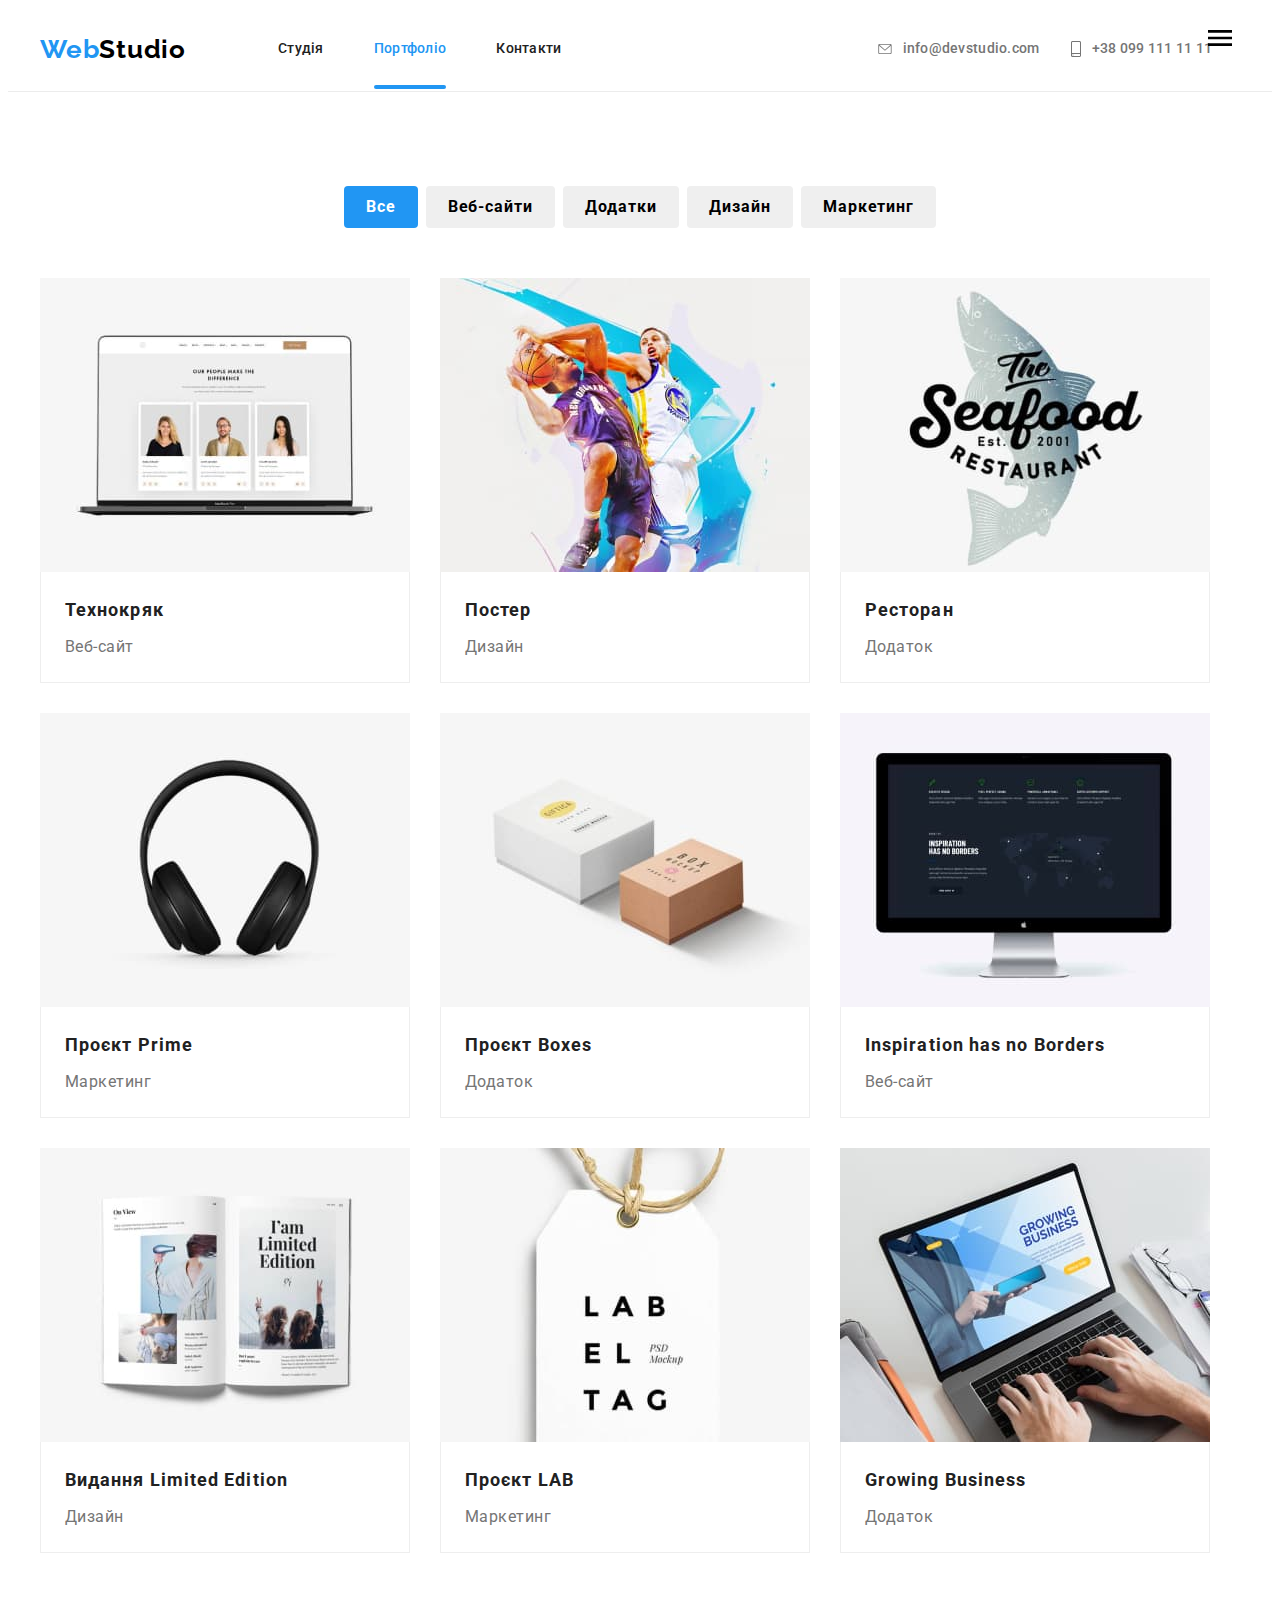
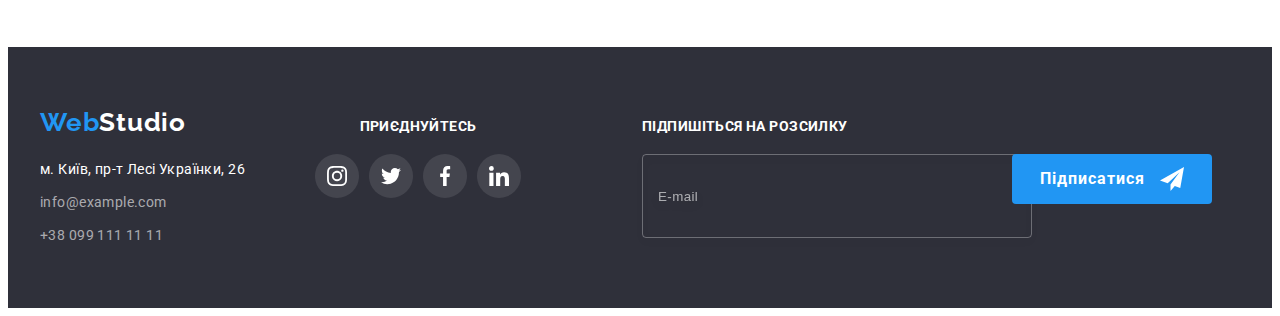
==== commit 78c11fe3: "mobile-menu" ====
--- a/portfolio.html
+++ b/portfolio.html
@@ -4,12 +4,12 @@
     <meta charset="UTF-8" />
     <meta http-equiv="X-UA-Compatible" content="IE=edge" />
     <meta name="viewport" content="width=device-width, initial-scale=1.0" />
-   
+
     <!-- Fonts start -->
     <link rel="preconnect" href="https://fonts.googleapis.com" />
     <link rel="preconnect" href="https://fonts.gstatic.com" crossorigin />
-    <link 
-    href="https://fonts.googleapis.com/css2?family=Raleway:wght@700&family=Roboto:wght@400;500;700;900&display=swap"
+    <link
+      href="https://fonts.googleapis.com/css2?family=Raleway:wght@700&family=Roboto:wght@400;500;700;900&display=swap"
       rel="stylesheet"
     />
     <link
@@ -21,7 +21,8 @@
     />
     <!-- Font end -->
     <link rel="stylesheet" href="./css/main.min.css" />
-     <!-- <link rel="stylesheet" href="./css/styles.css" /> --> <title>Портфоліо</title>
+    <!-- <link rel="stylesheet" href="./css/styles.css" /> -->
+    <title>Портфоліо</title>
   </head>
 
   <body>
@@ -32,7 +33,7 @@
         <a class="link header-logo" lang="en" href="./index.html"
           >Web<span class="header-logo__cl">Studio</span></a
         >
-              <nav class="nav">
+        <nav class="nav">
           <ul class="list nav__list">
             <li><a class="link nav__link" href="./index.html">Студія</a></li>
             <li class="nav-curent">
@@ -42,14 +43,14 @@
           </ul>
         </nav>
 
-         <button class="menu-btn" type="button">
+        <button class="menu-btn" type="button">
           <svg width="40" height="40" class="header__btn-icon">
             <use href="./images/icons.svg#menu-btn"></use>
           </svg>
         </button>
 
         <ul class="list header__list">
-          <li>
+          <li class="header__mail">
             <a
               class="link header__link header__link--letter"
               lang="en"
@@ -57,16 +58,16 @@
               ><svg class="header__mail-icon">
                 <use href="./images/icons.svg#envelope"></use>
               </svg>
-              info@devstudio.com            
-                   
-                </a>
+              info@devstudio.com
+            </a>
           </li>
-          <li>
+          <li class="header__phone">
             <a class="link header__link header__link--phone" href="tel:+380961111111">
               <svg class="header__phone-icon">
-                <use href="./images/icons.svg#smartphone"></use></svg
-              >+38 099 111 11 11</a
-            >
+                <use href="./images/icons.svg#smartphone"></use>
+              </svg>
+              +38 099 111 11 11
+            </a>
           </li>
         </ul>
       </div>
@@ -288,7 +289,7 @@
 
     <!-- Footter -->
 
-     <footer class="footer">
+    <footer class="footer">
       <div class="conteiner footer-block">
         <div class="footer-info">
           <a class="link footer-logo" lang="en" href="./index.html"
@@ -337,7 +338,7 @@
         </div>
 
         <!-- Subscribe -->
-       <form class="subscribe" name="subscribe">
+        <form class="subscribe" name="subscribe">
           <strong class="subscribe__title">Підпишіться на розсилку</strong>
           <input class="subscribe__input" type="email" name="user-mail" placeholder="E-mail" />
           <button class="btn btn-mode-blue btn-mode-blue__subscribe" type="submit">
@@ -347,8 +348,6 @@
             </svg>
           </button>
         </form>
-          </div>
-        </div>
       </div>
     </footer>
   </body>
--- a/css/main.min.css
+++ b/css/main.min.css
@@ -1 +1 @@
-:root{--main-font: "Roboto", sans-serif;--secondary-font: "Raleway", sans-serif;--main-txt-cl: #757575;--accent-txt-cl: #2196f3;--dark-bg-cl: #2f303a;--light-bg-cl: #f5f4fa;--light-bg-portfolio-cl: #eeeeee;--main-white: #ffffff;--icons-color: #afb1b8}.visually-hidden{position:absolute;white-space:nowrap;width:1px;height:1px;overflow:hidden;border:0;padding:0;clip:rect(0 0 0 0);-webkit-clip-path:inset(50%);clip-path:inset(50%);margin:-1px}body{font-family:var(--main-font);color:var(--main-txt-cl)}.link,.list{list-style:none;color:currentColor;text-decoration:none;margin:0;padding:0}h1,h2,h3,h4,h5,p,ul{margin:0;padding:0}img{display:block}.btn{font-family:inherit;font-weight:700;font-size:16px;line-height:1.88em;display:-webkit-box;display:-ms-flexbox;display:flex;letter-spacing:.06em;cursor:pointer;padding:6px 22px;border-radius:4px;border:none;-webkit-transition:color 250ms cubic-bezier(0.4, 0, 0.2, 1),background-color 250ms cubic-bezier(0.4, 0, 0.2, 1),-webkit-box-shadow 250ms cubic-bezier(0.4, 0, 0.2, 1);transition:color 250ms cubic-bezier(0.4, 0, 0.2, 1),background-color 250ms cubic-bezier(0.4, 0, 0.2, 1),-webkit-box-shadow 250ms cubic-bezier(0.4, 0, 0.2, 1);transition:color 250ms cubic-bezier(0.4, 0, 0.2, 1),background-color 250ms cubic-bezier(0.4, 0, 0.2, 1),box-shadow 250ms cubic-bezier(0.4, 0, 0.2, 1);transition:color 250ms cubic-bezier(0.4, 0, 0.2, 1),background-color 250ms cubic-bezier(0.4, 0, 0.2, 1),box-shadow 250ms cubic-bezier(0.4, 0, 0.2, 1),-webkit-box-shadow 250ms cubic-bezier(0.4, 0, 0.2, 1)}.btn:hover,.btn:focus{color:var(--main-white);background-color:var(--accent-txt-cl);-webkit-box-shadow:0px 3px 1px rgba(0,0,0,.1),0px 1px 2px rgba(0,0,0,.08),0px 2px 2px rgba(0,0,0,.12);box-shadow:0px 3px 1px rgba(0,0,0,.1),0px 1px 2px rgba(0,0,0,.08),0px 2px 2px rgba(0,0,0,.12)}.portfolio-btn-current{background-color:#2196f3;color:var(--main-white)}.btn-mode-blue{font-weight:700;font-size:16px;line-height:1.88em;display:-webkit-box;display:-ms-flexbox;display:flex;letter-spacing:.06em;color:#fff;background-color:var(--accent-txt-cl)}.btn-mode-blue{-webkit-box-align:center;-ms-flex-align:center;align-items:center;border-radius:4px;margin:auto;padding:10px 32px;border:none}.btn-mode-blue:focus,.btn-mode-blue:hover{background-color:#188ce8}.conteiner{margin-right:auto;margin-left:auto;padding:0 15px}@media screen and (min-width: 480px){.conteiner{width:480px}}@media screen and (min-width: 768px){.conteiner{width:768px}}@media screen and (min-width: 1200px){.conteiner{width:1200px}}.modal{position:absolute;top:50%;left:50%;background-color:var(--main-white);-webkit-box-shadow:0px 1px 3px rgba(0,0,0,.12),0px 1px 1px rgba(0,0,0,.14),0px 2px 1px rgba(0,0,0,.2);box-shadow:0px 1px 3px rgba(0,0,0,.12),0px 1px 1px rgba(0,0,0,.14),0px 2px 1px rgba(0,0,0,.2);border-radius:4px;padding-left:40px;padding-right:40px;background-color:var(--main-white);-webkit-transition:background-color 250ms cubic-bezier(0.4, 0, 0.2, 1);transition:background-color 250ms cubic-bezier(0.4, 0, 0.2, 1);-webkit-transition:-webkit-transform 250ms cubic-bezier(0.4, 0, 0.2, 1);transition:-webkit-transform 250ms cubic-bezier(0.4, 0, 0.2, 1);transition:transform 250ms cubic-bezier(0.4, 0, 0.2, 1);transition:transform 250ms cubic-bezier(0.4, 0, 0.2, 1), -webkit-transform 250ms cubic-bezier(0.4, 0, 0.2, 1);-webkit-transform:translate(-50%, -50%) scale(1);transform:translate(-50%, -50%) scale(1);z-index:1003}@media screen and (min-width: 768px){.modal{width:450px;height:609px}}@media screen and (min-width: 1200px){.modal{width:528px;height:581px}}.backdrop.is-hidden .modal{-webkit-transform:translate(-50%, -50%) scale(0.4);transform:translate(-50%, -50%) scale(0.4)}.form-btn{position:absolute;top:8px;right:8px;display:-webkit-box;display:-ms-flexbox;display:flex;-webkit-box-pack:center;-ms-flex-pack:center;justify-content:center;-webkit-box-align:center;-ms-flex-align:center;align-items:center;width:30px;height:30px;border-radius:50%;background-color:rgba(0,0,0,0);border:1px solid rgba(0,0,0,.1);padding:0px;cursor:pointer;-webkit-transition:border 250ms cubic-bezier(0.4, 0, 0.2, 1);transition:border 250ms cubic-bezier(0.4, 0, 0.2, 1)}.form-btn:hover,.form-btn:focus{fill:var(--accent-txt-cl)}.form-btn-icon{position:absolute;top:30px;left:12px;-webkit-transition:250ms cubic-bezier(0.4, 0, 0.2, 1);transition:250ms cubic-bezier(0.4, 0, 0.2, 1)}.form-btn__close{-webkit-transition:fill 250ms cubic-bezier(0.4, 0, 0.2, 1);transition:fill 250ms cubic-bezier(0.4, 0, 0.2, 1)}.form-btn__close:hover,.form-btn__close:focus{fill:var(--accent-txt-cl)}.backdrop{position:fixed;top:0;left:0;width:100%;height:100%;background-color:rgba(0,0,0,.2);-webkit-transition:opacity 250ms cubic-bezier(0.4, 0, 0.2, 1),visibility 250ms cubic-bezier(0.4, 0, 0.2, 1);transition:opacity 250ms cubic-bezier(0.4, 0, 0.2, 1),visibility 250ms cubic-bezier(0.4, 0, 0.2, 1);z-index:1002}.backdrop.is-hidden{opacity:0;visibility:hidden;pointer-events:none;-webkit-transition:opacity 250ms cubic-bezier(0.4, 0, 0.2, 1),visibility 250ms cubic-bezier(0.4, 0, 0.2, 1);transition:opacity 250ms cubic-bezier(0.4, 0, 0.2, 1),visibility 250ms cubic-bezier(0.4, 0, 0.2, 1)}.form{position:relative;display:-webkit-box;display:-ms-flexbox;display:flex;-webkit-box-orient:vertical;-webkit-box-direction:normal;-ms-flex-direction:column;flex-direction:column;margin-bottom:10px}.form__title{display:block;font-weight:700;font-size:20px;line-height:1.15em;text-align:center;letter-spacing:.03em;color:#212121;padding-top:40px;margin-bottom:12px}.form__text{margin-bottom:4px;display:block;font-size:12px;line-height:1.17em;letter-spacing:.01em;color:var(--main-txt-cl)}.form__input{width:100%;height:40px;border:1px solid rgba(33,33,33,.2);border-radius:4px;padding:11px 42px;-webkit-transition:border 250ms cubic-bezier(0.4, 0, 0.2, 1);transition:border 250ms cubic-bezier(0.4, 0, 0.2, 1)}.form__input:hover+.form-btn-icon,.form__input:focus+.form-btn-icon{fill:var(--accent-txt-cl)}.form__input:hover,.form__input:focus{border-color:var(--accent-txt-cl);outline-color:var(--accent-txt-cl)}.form__input--coment{width:100%;height:120px;padding:12px 16px;border:1px solid rgba(33,33,33,.2);border-radius:4px;resize:none;font-weight:400;font-size:14px;line-height:1.14;letter-spacing:.01em;-webkit-transition:border 250ms cubic-bezier(0.4, 0, 0.2, 1);transition:border 250ms cubic-bezier(0.4, 0, 0.2, 1)}.form__input--coment:hover,.form__input--coment:focus{border-color:var(--accent-txt-cl);outline-color:var(--accent-txt-cl)}.form__input--coment--coment::-webkit-input-placeholder{font-weight:400;font-size:14px;line-height:1.14;letter-spacing:.01em;color:rgba(117,117,117,.5)}.form__input--coment--coment::-moz-placeholder{font-weight:400;font-size:14px;line-height:1.14;letter-spacing:.01em;color:rgba(117,117,117,.5)}.form__input--coment--coment:-ms-input-placeholder{font-weight:400;font-size:14px;line-height:1.14;letter-spacing:.01em;color:rgba(117,117,117,.5)}.form__input--coment--coment::-ms-input-placeholder{font-weight:400;font-size:14px;line-height:1.14;letter-spacing:.01em;color:rgba(117,117,117,.5)}.form__input--coment--coment::placeholder{font-weight:400;font-size:14px;line-height:1.14;letter-spacing:.01em;color:rgba(117,117,117,.5)}.checkbox{display:-webkit-box;display:-ms-flexbox;display:flex;-webkit-box-pack:center;-ms-flex-pack:center;justify-content:center;margin-bottom:30px}.checkbox__group{position:relative;display:-webkit-box;display:-ms-flexbox;display:flex;-webkit-box-align:center;-ms-flex-align:center;align-items:center;-webkit-box-pack:center;-ms-flex-pack:center;justify-content:center;-webkit-transform:background-image 250ms cubic-bezier(0.4, 0, 0.2, 1);transform:background-image 250ms cubic-bezier(0.4, 0, 0.2, 1);width:425px;height:24px}.checkbox__text--link{color:var(--accent-txt-cl);margin-left:4px;text-decoration:underline}.checkbox__input{position:absolute;white-space:nowrap;width:1px;height:1px;overflow:hidden;border:0;padding:0;clip:rect(0 0 0 0);-webkit-clip-path:inset(50%);clip-path:inset(50%);margin:-1px;margin-right:8px}.checkbox__text,.checkbox__text--link{font-size:14px;line-height:1.17em;letter-spacing:.03em}.checkbox__icon{width:16px;height:15px;margin-right:8px;border:2px solid var(--dark-bg-cl);border-radius:2px;-webkit-transition:250ms cubic-bezier(0.4, 0, 0.2, 1);transition:250ms cubic-bezier(0.4, 0, 0.2, 1)}.checkbox__input:checked+.checkbox__icon{background-color:var(--accent-txt-cl);background-image:url(../images/icons/form-icons/check.svg);background-repeat:no-repeat;background-position:center;border-radius:2px;background-origin:border-box;-webkit-transform:background-color 250ms cubic-bezier(0.4, 0, 0.2, 1);transform:background-color 250ms cubic-bezier(0.4, 0, 0.2, 1);-webkit-transform:background-image 250ms cubic-bezier(0.4, 0, 0.2, 1);transform:background-image 250ms cubic-bezier(0.4, 0, 0.2, 1);border-color:rgba(0,0,0,0)}.checkbox__input:hover+.checkbox__icon,.checkbox__input:focus+.checkbox__icon{border:2px solid var(--accent-txt-cl);border-radius:2px;-webkit-transform:border-color 250ms cubic-bezier(0.4, 0, 0.2, 1);transform:border-color 250ms cubic-bezier(0.4, 0, 0.2, 1)}.subscribe{padding-top:0}@media screen and (min-width: 768px){.subscribe{padding-top:60px;text-align:center;width:450px;margin:0 auto}}@media screen and (min-width: 1200px){.subscribe{position:relative;width:570px;height:86px;padding-top:0;text-align:start}}.subscribe__title{display:block;font-weight:700;font-size:14px;line-height:16px;letter-spacing:.03em;text-transform:uppercase;color:var(--main-white);margin-bottom:20px}@media screen and (max-width: 767px){.subscribe__title{text-align:center}}.subscribe__input{height:50px;padding:16px 15px;width:100%;margin-bottom:20px;border:1px solid rgba(255,255,255,.3);-webkit-filter:drop-shadow(0px 4px 4px rgba(0, 0, 0, 0.15));filter:drop-shadow(0px 4px 4px rgba(0, 0, 0, 0.15));border-radius:4px;outline:var(--accent-txt-cl);background-color:rgba(0,0,0,0);-webkit-transition:border 250ms cubic-bezier(0.4, 0, 0.2, 1);transition:border 250ms cubic-bezier(0.4, 0, 0.2, 1);color:var(--main-txt-cl)}@media screen and (min-width: 1200px){.subscribe__input{width:358px;margin-right:12px}}.subscribe__input::-webkit-input-placeholder{letter-spacing:.03em;color:rgba(255,255,255,.6)}.subscribe__input::-moz-placeholder{letter-spacing:.03em;color:rgba(255,255,255,.6)}.subscribe__input:-ms-input-placeholder{letter-spacing:.03em;color:rgba(255,255,255,.6)}.subscribe__input::-ms-input-placeholder{letter-spacing:.03em;color:rgba(255,255,255,.6)}.subscribe__input::placeholder{letter-spacing:.03em;color:rgba(255,255,255,.6)}.subscribe__input:hover,.subscribe__input:focus{border-color:var(--accent-txt-cl);outline-color:var(--accent-txt-cl)}.subscribe-btn__txt{margin-right:12px}@media screen and (min-width: 1200px){.subscribe-btn__txt{position:absolute;top:10px;left:28px}}@media screen and (min-width: 1200px){.subscribe-btn__icon{position:absolute;-webkit-box-align:center;-ms-flex-align:center;align-items:center;top:13px;right:28px}}@media screen and (min-width: 1200px){.btn-mode-blue__subscribe{position:absolute;width:200px;height:50px;bottom:0;right:0}}.portfolio-overlay{position:absolute;width:100%;height:100%;top:0;left:0;overflow:hidden}.portfolio-overlay-text{position:absolute;color:var(--main-white);font-size:18px;line-height:1.56em;letter-spacing:.03em;display:-webkit-box;display:-ms-flexbox;display:flex;-webkit-box-align:center;-ms-flex-align:center;align-items:center;-webkit-box-pack:center;-ms-flex-pack:center;justify-content:center;padding:63px 24px;background:rgba(33,150,243,.9);top:0;left:0;-webkit-transform:translateY(100%);transform:translateY(100%);-webkit-transition:-webkit-transform 250ms cubic-bezier(0.4, 0, 0.2, 1);transition:-webkit-transform 250ms cubic-bezier(0.4, 0, 0.2, 1);transition:transform 250ms cubic-bezier(0.4, 0, 0.2, 1);transition:transform 250ms cubic-bezier(0.4, 0, 0.2, 1), -webkit-transform 250ms cubic-bezier(0.4, 0, 0.2, 1)}.portfolio-link:hover .portfolio-overlay-text,.portfolio-link:focus .portfolio-overlay-text{-webkit-transform:translateY(0);transform:translateY(0);opacity:1;overflow:hidden}.header{background-color:var(--main-white);border-bottom:1px solid #ececec}.header-conteiner{display:-webkit-box;display:-ms-flexbox;display:flex;-webkit-box-align:center;-ms-flex-align:center;align-items:center;position:relative}.header__list{display:none}@media screen and (min-width: 768px){.header__list{display:block;-webkit-box-align:center;-ms-flex-align:center;align-items:center}}@media screen and (min-width: 1200px){.header__list{display:-webkit-box;display:-ms-flexbox;display:flex;-webkit-box-align:center;-ms-flex-align:center;align-items:center;-webkit-box-pack:center;-ms-flex-pack:center;justify-content:center}}.header__phone-icon,.header__mail-icon{fill:currentColor}@media screen and (min-width: 768px){.header__phone-icon{width:10px;height:14px;margin-right:10px}}@media screen and (min-width: 1200px){.header__phone-icon{width:12px;height:16px;margin-right:10px}}@media screen and (min-width: 768px){.header__mail-icon{width:14px;height:10px;margin-right:10px}}@media screen and (min-width: 1200px){.header__mail-icon{width:16px;height:10px;margin-right:10px}}@media screen and (max-width: 1199px){.header__mail{margin-bottom:10px}}.menu-btn{display:block;margin:0;padding:0;border:none;background:none;position:fixed;top:10px;right:15px}@media screen and (min-width: 768px){.menu-btn{display:none}}.header-logo{font-family:"Raleway";font-style:normal;font-weight:700;padding:16px 0;font-size:24px;line-height:1.117em;letter-spacing:.03em;color:#2196f3;color:var(--accent-txt-cl)}@media screen and (min-width: 768px){.header-logo{padding:26px 0;margin-right:87px}}@media screen and (min-width: 1200px){.header-logo{margin-right:92px;font-size:26px;line-height:1.19em}}.header-logo__cl{color:#000}.header__link{color:var(--main-txt-cl);font-weight:500;letter-spacing:.02em;-webkit-transition:color 250ms cubic-bezier(0.4, 0, 0.2, 1);transition:color 250ms cubic-bezier(0.4, 0, 0.2, 1)}@media screen and (min-width: 1200px){.header__link--letter{margin-right:30px}}.header__link--phone,.header__link--letter{display:-webkit-box;display:-ms-flexbox;display:flex;-webkit-box-align:center;-ms-flex-align:center;align-items:center}@media screen and (max-width: 1199px){.header__link--phone,.header__link--letter{font-size:12px;line-height:1.17em}.header__link--phone:focus,.header__link--letter:focus{color:var(--accent-txt-cl)}}@media screen and (min-width: 1200px){.header__link--phone,.header__link--letter{font-size:14px;line-height:1.14em;padding:32px 0}.header__link--phone:hover,.header__link--phone:focus,.header__link--letter:hover,.header__link--letter:focus{color:var(--accent-txt-cl)}}.nav__list{display:none}@media screen and (min-width: 768px){.nav__list{display:-webkit-box;display:-ms-flexbox;display:flex;gap:50px;-webkit-box-align:center;-ms-flex-align:center;align-items:center;margin-right:96px}}@media screen and (min-width: 1200px){.nav__list{margin-right:315px}}.nav__link{position:relative;font-weight:500;font-size:14px;line-height:1.14em;letter-spacing:.02em;color:#212121;display:block;padding:32px 0;-webkit-transition:color 250ms cubic-bezier(0.4, 0, 0.2, 1);transition:color 250ms cubic-bezier(0.4, 0, 0.2, 1)}@media screen and (min-width: 768px){.nav__link:focus{color:var(--accent-txt-cl)}}@media screen and (min-width: 1200px){.nav__link:hover,.nav__link:focus{color:var(--accent-txt-cl)}}.nav__link--current{font-weight:500;font-size:14px;line-height:1.14em;letter-spacing:.02em;color:#2196f3;color:var(--accent-txt-cl)}.nav__link--current::after{content:" ";position:absolute;left:0;bottom:0;width:100%;height:4px;background-color:var(--accent-txt-cl);border-radius:2px}.main{background-color:#c4c4c4;background-repeat:no-repeat;background-position:center;background-size:cover;max-width:1600px;margin-left:auto;margin-right:auto;background-image:-webkit-gradient(linear, left bottom, left top, from(rgba(47, 48, 58, 0.4)), to(rgba(47, 48, 58, 0.4))),url(../images/Hero.jpg);background-image:linear-gradient(0deg, rgba(47, 48, 58, 0.4), rgba(47, 48, 58, 0.4)),url(../images/Hero.jpg);border:1px solid #000;-webkit-box-shadow:0px 4px 4px rgba(0,0,0,.25);box-shadow:0px 4px 4px rgba(0,0,0,.25);display:none}@media screen and (min-width: 768px){.main{display:block;height:400px;padding-top:118px;padding-bottom:118px}}@media screen and (min-width: 1200px){.main{display:block;height:600px;padding-top:200px;padding-bottom:200px}}.main__text{margin:0 auto;margin-bottom:30px;font-weight:900;text-align:center;letter-spacing:.06em;text-transform:uppercase;color:var(--main-white)}@media screen and (min-width: 768px){.main__text{max-width:360px;font-size:26px;line-height:1.62em}}@media screen and (min-width: 1200px){.main__text{max-width:696px;font-size:44px;line-height:1.36em}}.about{padding:60px 0}@media screen and (min-width: 1200px){.about{padding:94px 0}}.about__title{font-weight:700;font-size:14px;line-height:1.14em;letter-spacing:.03em;text-transform:uppercase;color:#212121;margin-bottom:10px}@media screen and (max-width: 767px){.about__title{text-align:center}}.about__text{font-weight:400;font-size:14px;line-height:1.71em;letter-spacing:.03em}@media screen and (min-width: 768px){.about__list{display:-webkit-box;display:-ms-flexbox;display:flex;-ms-flex-wrap:wrap;flex-wrap:wrap;gap:30px}}@media screen and (min-width: 1200px){.about__list{display:-webkit-box;display:-ms-flexbox;display:flex;gap:30px}}.about__item{max-width:450px;padding-bottom:30px}@media screen and (min-width: 768px){.about__item{width:354px;padding-bottom:57px}}@media screen and (min-width: 1200px){.about__item{width:270px}}.about__item::before{display:block;content:"";height:120px;background-position:center;background-repeat:no-repeat;background-color:#f5f4fa;margin-bottom:30px}.about__item:nth-child(1)::before{background-image:url(../images/icons/edit-icon/antenna.svg)}.about__item:nth-child(2)::before{background-image:url(../images/icons/edit-icon/clock.svg)}.about__item:nth-child(3)::before{background-image:url(../images/icons/edit-icon/diagram.svg)}.about__item:nth-child(4)::before{background-image:url(../images/icons/edit-icon/astronaut.svg)}.specification{display:none}@media screen and (min-width: 1200px){.specification{display:block;padding-bottom:94px}.specification-title{font-weight:700;font-size:36px;line-height:1.17em;letter-spacing:.03em;color:#212121;text-align:center;margin-bottom:50px}.specification-list{display:-webkit-box;display:-ms-flexbox;display:flex;gap:30px}.specification-img{position:relative}.specification-text{font-weight:700;font-size:14px;line-height:1.14em;text-align:center;letter-spacing:.03em;text-transform:uppercase;color:var(--main-white);background:rgba(47,48,58,.8);display:-webkit-box;display:-ms-flexbox;display:flex;position:absolute;width:370px;height:70px;-webkit-box-align:center;-ms-flex-align:center;align-items:center;-webkit-box-pack:center;-ms-flex-pack:center;justify-content:center;left:0;bottom:0}}.teem{background:#f5f4fa;padding:94px 0}.teem-title{font-weight:700;font-size:28px;line-height:1.18em;letter-spacing:.03em;color:#212121;text-align:center;margin-bottom:50px}@media screen and (min-width: 1200px){.teem-title{font-size:36px;line-height:1.17em}}@media screen and (min-width: 768px){.teem-list{display:-webkit-box;display:-ms-flexbox;display:flex;-ms-flex-wrap:wrap;flex-wrap:wrap;gap:30px;-webkit-box-align:center;-ms-flex-align:center;align-items:center;-webkit-box-pack:center;-ms-flex-pack:center;justify-content:center}}@media screen and (min-width: 1200px){.teem-list{display:-webkit-box;display:-ms-flexbox;display:flex;gap:30px}}.teem-link{background-color:var(--main-white);-webkit-box-shadow:0px 1px 3px rgba(0,0,0,.12),0px 1px 1px rgba(0,0,0,.14),0px 2px 1px rgba(0,0,0,.2);box-shadow:0px 1px 3px rgba(0,0,0,.12),0px 1px 1px rgba(0,0,0,.14),0px 2px 1px rgba(0,0,0,.2);border-radius:0px 0px 4px 4px}.teem-img{text-align:center}.social{padding:30px 10px}.social-item{border-radius:50%}.social-title{font-weight:500;font-size:16px;line-height:1.19em;letter-spacing:.03em;color:#212121;margin-bottom:10px;text-align:center}.social-text{font-weight:400;font-size:16px;line-height:1.19em;letter-spacing:.03em;margin-bottom:16px;text-align:center}.social-list{display:-webkit-box;display:-ms-flexbox;display:flex;-webkit-box-align:center;-ms-flex-align:center;align-items:center;-webkit-box-pack:center;-ms-flex-pack:center;justify-content:center;gap:10px}.social-icon{fill:currentColor}.social-link{display:-webkit-box;display:-ms-flexbox;display:flex;-webkit-box-align:center;-ms-flex-align:center;align-items:center;-webkit-box-pack:center;-ms-flex-pack:center;justify-content:center;width:44px;height:44px;background-color:var(--main-white);color:var(--icons-color);border-radius:50%;-webkit-transition:background-color 250ms cubic-bezier(0.4, 0, 0.2, 1),color 250ms cubic-bezier(0.4, 0, 0.2, 1);transition:background-color 250ms cubic-bezier(0.4, 0, 0.2, 1),color 250ms cubic-bezier(0.4, 0, 0.2, 1)}.social-link:focus,.social-link:hover{border-radius:50%;background-color:var(--accent-txt-cl);color:var(--main-white)}.clients{padding:94px 0}.clients-title{font-weight:700;font-size:33px;line-height:1.18em;text-align:center;letter-spacing:.03em;color:#212121;text-align:center;margin-bottom:50px}@media screen and (min-width: 1200px){.clients-title{font-size:36px;line-height:1.17em}}.clients-list{display:-webkit-box;display:-ms-flexbox;display:flex;-ms-flex-wrap:wrap;flex-wrap:wrap;-webkit-box-align:center;-ms-flex-align:center;align-items:center;-webkit-box-pack:center;-ms-flex-pack:center;justify-content:center;gap:30px}@media screen and (min-width: 1200px){.clients-list{display:-webkit-box;display:-ms-flexbox;display:flex;-webkit-box-align:center;-ms-flex-align:center;align-items:center;-webkit-box-pack:center;-ms-flex-pack:center;justify-content:center;gap:30px}}.clients-icon{fill:currentColor}.clients-link{display:-webkit-box;display:-ms-flexbox;display:flex;-webkit-box-align:center;-ms-flex-align:center;align-items:center;-webkit-box-pack:center;-ms-flex-pack:center;justify-content:center;width:170px;height:92px;background-color:var(--main-white);border:1px solid #afb1b8;border-radius:4px;color:var(--icons-color);-webkit-transition:border-color 250ms cubic-bezier(0.4, 0, 0.2, 1),color 250ms cubic-bezier(0.4, 0, 0.2, 1);transition:border-color 250ms cubic-bezier(0.4, 0, 0.2, 1),color 250ms cubic-bezier(0.4, 0, 0.2, 1)}.clients-link:focus,.clients-link:hover{border-color:var(--accent-txt-cl);color:var(--accent-txt-cl)}.footer{background:#2f303a;padding:60px 0}@media screen and (min-width: 768px){.footer-block{display:-webkit-box;display:-ms-flexbox;display:flex;-webkit-box-align:baseline;-ms-flex-align:baseline;align-items:baseline;-ms-flex-wrap:wrap;flex-wrap:wrap;padding-top:0}}@media screen and (min-width: 1200px){.footer-block{-ms-flex-wrap:nowrap;flex-wrap:nowrap}}.footer-info{text-align:center}@media screen and (min-width: 768px){.footer-info{margin-right:165px;margin-left:76px;text-align:unset}}@media screen and (min-width: 1200px){.footer-info{margin-right:70px;margin-left:0;text-align:unset}}.footer-text{font-weight:400;font-size:14px;line-height:1.71em;letter-spacing:.03em;color:#fff;margin-bottom:8px}@media screen and (min-width: 1200px){.footer-text{margin-bottom:9px}}.footer-tel:hover,.footer-tel:focus{color:var(--accent-txt-cl)}@media screen and (max-width: 767px){.footer-conect{padding:60px 0}}@media screen and (min-width: 1200px){.footer-conect{margin-right:93px}}.footer-conect-list{display:-webkit-box;display:-ms-flexbox;display:flex;-webkit-box-align:center;-ms-flex-align:center;align-items:center;-webkit-box-pack:center;-ms-flex-pack:center;justify-content:center;gap:10px}.footer-conect-text{font-weight:700;font-size:14px;line-height:16px;letter-spacing:.03em;text-transform:uppercase;color:#fff;margin-bottom:20px;text-align:center}.footer-link,.footer-tel{font-weight:400;font-size:14px;line-height:1.71em;letter-spacing:.03em;color:rgba(255,255,255,.6);-webkit-transition:color 250ms cubic-bezier(0.4, 0, 0.2, 1);transition:color 250ms cubic-bezier(0.4, 0, 0.2, 1)}.footer-link{display:block;margin-bottom:8px}@media screen and (min-width: 1200px){.footer-link{margin-bottom:9px}}.footer-link-icon{display:-webkit-box;display:-ms-flexbox;display:flex;width:44px;height:44px;-webkit-box-align:center;-ms-flex-align:center;align-items:center;-webkit-box-pack:center;-ms-flex-pack:center;justify-content:center;border-radius:50%;fill:var(--main-white);background-color:rgba(255,255,255,.1019607843);-webkit-transition:background-color 250ms cubic-bezier(0.4, 0, 0.2, 1);transition:background-color 250ms cubic-bezier(0.4, 0, 0.2, 1)}.footer-link-icon:focus,.footer-link-icon:hover{border-radius:50%;background-color:var(--accent-txt-cl);fill:var(--main-white)}.footer-link:hover,.footer-link:focus{color:var(--accent-txt-cl)}.footer-logo{font-family:"Raleway";font-style:normal;font-weight:700;font-size:24px;line-height:1.17px;letter-spacing:.03em;color:#2196f3;display:block;margin-bottom:20px}@media screen and (min-width: 1200px){.footer-logo{font-size:26px;line-height:1.14em}}.footer-logo-cl{font-family:"Raleway";font-weight:700;font-size:26px;line-height:1.19em;letter-spacing:.03em;color:#fff}.address{font-style:normal}.portfolio-btn{display:-webkit-box;display:-ms-flexbox;display:flex;gap:8px;-webkit-box-pack:center;-ms-flex-pack:center;justify-content:center;margin-bottom:50px}.portfolio-btn-current{background-color:#2196f3;color:var(--main-white)}.description{position:relative;display:block;padding:20px 24px;border-right:1px solid #eee;border-bottom:1px solid #eee;border-left:1px solid #eee;background-color:#fff}.description-title{font-weight:700;font-size:18px;line-height:2em;letter-spacing:.06em;margin-bottom:4px;color:#212121}.description-text{font-weight:400;font-size:16px;line-height:1.88em;letter-spacing:.03em;color:#757575}.portfolio{padding:94px 0}.portfolio-list{display:-webkit-box;display:-ms-flexbox;display:flex;-ms-flex-wrap:wrap;flex-wrap:wrap;gap:30px}.portfolio-link{position:relative;-webkit-transition:-webkit-box-shadow 250ms cubic-bezier(0.4, 0, 0.2, 1);transition:-webkit-box-shadow 250ms cubic-bezier(0.4, 0, 0.2, 1);transition:box-shadow 250ms cubic-bezier(0.4, 0, 0.2, 1);transition:box-shadow 250ms cubic-bezier(0.4, 0, 0.2, 1), -webkit-box-shadow 250ms cubic-bezier(0.4, 0, 0.2, 1)}.portfolio-item{display:list-item;max-width:370px;border:1px #eee}.portfolio-link:hover,.portfolio-link:focus{display:block;-webkit-box-shadow:0px 1px 1px rgba(0,0,0,.12),0px 4px 4px rgba(0,0,0,.06),1px 4px 6px rgba(0,0,0,.16);box-shadow:0px 1px 1px rgba(0,0,0,.12),0px 4px 4px rgba(0,0,0,.06),1px 4px 6px rgba(0,0,0,.16);-webkit-transition:250ms cubic-bezier(0.4, 0, 0.2, 1);transition:250ms cubic-bezier(0.4, 0, 0.2, 1)}/*# sourceMappingURL=main.min.css.map */+:root{--main-font: "Roboto", sans-serif;--secondary-font: "Raleway", sans-serif;--main-txt-cl: #757575;--accent-txt-cl: #2196f3;--dark-bg-cl: #2f303a;--light-bg-cl: #f5f4fa;--light-bg-portfolio-cl: #eeeeee;--main-white: #ffffff;--icons-color: #afb1b8}.visually-hidden{position:absolute;white-space:nowrap;width:1px;height:1px;overflow:hidden;border:0;padding:0;clip:rect(0 0 0 0);-webkit-clip-path:inset(50%);clip-path:inset(50%);margin:-1px}body{font-family:var(--main-font);color:var(--main-txt-cl)}.link,.list{list-style:none;color:currentColor;text-decoration:none;margin:0;padding:0}h1,h2,h3,h4,h5,p,ul{margin:0;padding:0}img{display:block}.btn{font-family:inherit;font-weight:700;font-size:16px;line-height:1.88em;display:-webkit-box;display:-ms-flexbox;display:flex;letter-spacing:.06em;cursor:pointer;padding:6px 22px;border-radius:4px;border:none;-webkit-transition:color 250ms cubic-bezier(0.4, 0, 0.2, 1),background-color 250ms cubic-bezier(0.4, 0, 0.2, 1),-webkit-box-shadow 250ms cubic-bezier(0.4, 0, 0.2, 1);transition:color 250ms cubic-bezier(0.4, 0, 0.2, 1),background-color 250ms cubic-bezier(0.4, 0, 0.2, 1),-webkit-box-shadow 250ms cubic-bezier(0.4, 0, 0.2, 1);transition:color 250ms cubic-bezier(0.4, 0, 0.2, 1),background-color 250ms cubic-bezier(0.4, 0, 0.2, 1),box-shadow 250ms cubic-bezier(0.4, 0, 0.2, 1);transition:color 250ms cubic-bezier(0.4, 0, 0.2, 1),background-color 250ms cubic-bezier(0.4, 0, 0.2, 1),box-shadow 250ms cubic-bezier(0.4, 0, 0.2, 1),-webkit-box-shadow 250ms cubic-bezier(0.4, 0, 0.2, 1)}.btn:hover,.btn:focus{color:var(--main-white);background-color:var(--accent-txt-cl);-webkit-box-shadow:0px 3px 1px rgba(0,0,0,.1),0px 1px 2px rgba(0,0,0,.08),0px 2px 2px rgba(0,0,0,.12);box-shadow:0px 3px 1px rgba(0,0,0,.1),0px 1px 2px rgba(0,0,0,.08),0px 2px 2px rgba(0,0,0,.12)}.portfolio-btn-current{background-color:#2196f3;color:var(--main-white)}.btn-mode-blue{font-weight:700;font-size:16px;line-height:1.88em;display:-webkit-box;display:-ms-flexbox;display:flex;letter-spacing:.06em;color:#fff;background-color:var(--accent-txt-cl)}.btn-mode-blue{-webkit-box-align:center;-ms-flex-align:center;align-items:center;border-radius:4px;margin:auto;padding:10px 32px;border:none}.btn-mode-blue:focus,.btn-mode-blue:hover{background-color:#188ce8}.conteiner{margin-right:auto;margin-left:auto;padding:0 15px}@media screen and (min-width: 480px){.conteiner{width:480px}}@media screen and (min-width: 768px){.conteiner{width:768px}}@media screen and (min-width: 1200px){.conteiner{width:1200px}}.modal{position:absolute;top:50%;left:50%;background-color:var(--main-white);-webkit-box-shadow:0px 1px 3px rgba(0,0,0,.12),0px 1px 1px rgba(0,0,0,.14),0px 2px 1px rgba(0,0,0,.2);box-shadow:0px 1px 3px rgba(0,0,0,.12),0px 1px 1px rgba(0,0,0,.14),0px 2px 1px rgba(0,0,0,.2);border-radius:4px;padding-left:40px;padding-right:40px;background-color:var(--main-white);-webkit-transition:background-color 250ms cubic-bezier(0.4, 0, 0.2, 1);transition:background-color 250ms cubic-bezier(0.4, 0, 0.2, 1);-webkit-transition:-webkit-transform 250ms cubic-bezier(0.4, 0, 0.2, 1);transition:-webkit-transform 250ms cubic-bezier(0.4, 0, 0.2, 1);transition:transform 250ms cubic-bezier(0.4, 0, 0.2, 1);transition:transform 250ms cubic-bezier(0.4, 0, 0.2, 1), -webkit-transform 250ms cubic-bezier(0.4, 0, 0.2, 1);-webkit-transform:translate(-50%, -50%) scale(1);transform:translate(-50%, -50%) scale(1);z-index:1003}@media screen and (min-width: 768px){.modal{width:450px;height:609px}}@media screen and (min-width: 1200px){.modal{width:528px;height:581px}}.backdrop.is-hidden .modal{-webkit-transform:translate(-50%, -50%) scale(0.4);transform:translate(-50%, -50%) scale(0.4)}.form-btn{position:absolute;top:8px;right:8px;display:-webkit-box;display:-ms-flexbox;display:flex;-webkit-box-pack:center;-ms-flex-pack:center;justify-content:center;-webkit-box-align:center;-ms-flex-align:center;align-items:center;width:30px;height:30px;border-radius:50%;background-color:rgba(0,0,0,0);border:1px solid rgba(0,0,0,.1);padding:0px;cursor:pointer;-webkit-transition:border 250ms cubic-bezier(0.4, 0, 0.2, 1);transition:border 250ms cubic-bezier(0.4, 0, 0.2, 1)}.form-btn:hover,.form-btn:focus{fill:var(--accent-txt-cl)}.form-btn-icon{position:absolute;top:30px;left:12px;-webkit-transition:250ms cubic-bezier(0.4, 0, 0.2, 1);transition:250ms cubic-bezier(0.4, 0, 0.2, 1)}.form-btn__close{-webkit-transition:fill 250ms cubic-bezier(0.4, 0, 0.2, 1);transition:fill 250ms cubic-bezier(0.4, 0, 0.2, 1)}.form-btn__close:hover,.form-btn__close:focus{fill:var(--accent-txt-cl)}.backdrop{position:fixed;top:0;left:0;width:100%;height:100%;background-color:rgba(0,0,0,.2);-webkit-transition:opacity 250ms cubic-bezier(0.4, 0, 0.2, 1),visibility 250ms cubic-bezier(0.4, 0, 0.2, 1);transition:opacity 250ms cubic-bezier(0.4, 0, 0.2, 1),visibility 250ms cubic-bezier(0.4, 0, 0.2, 1);z-index:1002}.backdrop.is-hidden{opacity:0;visibility:hidden;pointer-events:none;-webkit-transition:opacity 250ms cubic-bezier(0.4, 0, 0.2, 1),visibility 250ms cubic-bezier(0.4, 0, 0.2, 1);transition:opacity 250ms cubic-bezier(0.4, 0, 0.2, 1),visibility 250ms cubic-bezier(0.4, 0, 0.2, 1)}.form{position:relative;display:-webkit-box;display:-ms-flexbox;display:flex;-webkit-box-orient:vertical;-webkit-box-direction:normal;-ms-flex-direction:column;flex-direction:column;margin-bottom:10px}.form__title{display:block;font-weight:700;font-size:20px;line-height:1.15em;text-align:center;letter-spacing:.03em;color:#212121;padding-top:40px;margin-bottom:12px}.form__text{margin-bottom:4px;display:block;font-size:12px;line-height:1.17em;letter-spacing:.01em;color:var(--main-txt-cl)}.form__input{width:100%;height:40px;border:1px solid rgba(33,33,33,.2);border-radius:4px;padding:11px 42px;-webkit-transition:border 250ms cubic-bezier(0.4, 0, 0.2, 1);transition:border 250ms cubic-bezier(0.4, 0, 0.2, 1)}.form__input:hover+.form-btn-icon,.form__input:focus+.form-btn-icon{fill:var(--accent-txt-cl)}.form__input:hover,.form__input:focus{border-color:var(--accent-txt-cl);outline-color:var(--accent-txt-cl)}.form__input--coment{width:100%;height:120px;padding:12px 16px;border:1px solid rgba(33,33,33,.2);border-radius:4px;resize:none;font-weight:400;font-size:14px;line-height:1.14;letter-spacing:.01em;-webkit-transition:border 250ms cubic-bezier(0.4, 0, 0.2, 1);transition:border 250ms cubic-bezier(0.4, 0, 0.2, 1)}.form__input--coment:hover,.form__input--coment:focus{border-color:var(--accent-txt-cl);outline-color:var(--accent-txt-cl)}.form__input--coment--coment::-webkit-input-placeholder{font-weight:400;font-size:14px;line-height:1.14;letter-spacing:.01em;color:rgba(117,117,117,.5)}.form__input--coment--coment::-moz-placeholder{font-weight:400;font-size:14px;line-height:1.14;letter-spacing:.01em;color:rgba(117,117,117,.5)}.form__input--coment--coment:-ms-input-placeholder{font-weight:400;font-size:14px;line-height:1.14;letter-spacing:.01em;color:rgba(117,117,117,.5)}.form__input--coment--coment::-ms-input-placeholder{font-weight:400;font-size:14px;line-height:1.14;letter-spacing:.01em;color:rgba(117,117,117,.5)}.form__input--coment--coment::placeholder{font-weight:400;font-size:14px;line-height:1.14;letter-spacing:.01em;color:rgba(117,117,117,.5)}.checkbox{display:-webkit-box;display:-ms-flexbox;display:flex;-webkit-box-pack:center;-ms-flex-pack:center;justify-content:center;margin-bottom:30px}.checkbox__group{position:relative;display:-webkit-box;display:-ms-flexbox;display:flex;-webkit-box-align:center;-ms-flex-align:center;align-items:center;-webkit-box-pack:center;-ms-flex-pack:center;justify-content:center;-webkit-transform:background-image 250ms cubic-bezier(0.4, 0, 0.2, 1);transform:background-image 250ms cubic-bezier(0.4, 0, 0.2, 1);width:425px;height:24px}.checkbox__text--link{color:var(--accent-txt-cl);margin-left:4px;text-decoration:underline}.checkbox__input{position:absolute;white-space:nowrap;width:1px;height:1px;overflow:hidden;border:0;padding:0;clip:rect(0 0 0 0);-webkit-clip-path:inset(50%);clip-path:inset(50%);margin:-1px;margin-right:8px}.checkbox__text,.checkbox__text--link{font-size:14px;line-height:1.17em;letter-spacing:.03em}.checkbox__icon{width:16px;height:15px;margin-right:8px;border:2px solid var(--dark-bg-cl);border-radius:2px;-webkit-transition:250ms cubic-bezier(0.4, 0, 0.2, 1);transition:250ms cubic-bezier(0.4, 0, 0.2, 1)}.checkbox__input:checked+.checkbox__icon{background-color:var(--accent-txt-cl);background-image:url(../images/icons/form-icons/check.svg);background-repeat:no-repeat;background-position:center;border-radius:2px;background-origin:border-box;-webkit-transform:background-color 250ms cubic-bezier(0.4, 0, 0.2, 1);transform:background-color 250ms cubic-bezier(0.4, 0, 0.2, 1);-webkit-transform:background-image 250ms cubic-bezier(0.4, 0, 0.2, 1);transform:background-image 250ms cubic-bezier(0.4, 0, 0.2, 1);border-color:rgba(0,0,0,0)}.checkbox__input:hover+.checkbox__icon,.checkbox__input:focus+.checkbox__icon{border:2px solid var(--accent-txt-cl);border-radius:2px;-webkit-transform:border-color 250ms cubic-bezier(0.4, 0, 0.2, 1);transform:border-color 250ms cubic-bezier(0.4, 0, 0.2, 1)}.subscribe{padding-top:0}@media screen and (min-width: 768px){.subscribe{padding-top:60px;text-align:center;width:450px;margin:0 auto}}@media screen and (min-width: 1200px){.subscribe{position:relative;width:570px;height:86px;padding-top:0;text-align:start}}.subscribe__title{display:block;font-weight:700;font-size:14px;line-height:16px;letter-spacing:.03em;text-transform:uppercase;color:var(--main-white);margin-bottom:20px}@media screen and (max-width: 767px){.subscribe__title{text-align:center}}.subscribe__input{height:50px;padding:16px 15px;width:100%;margin-bottom:20px;border:1px solid rgba(255,255,255,.3);-webkit-filter:drop-shadow(0px 4px 4px rgba(0, 0, 0, 0.15));filter:drop-shadow(0px 4px 4px rgba(0, 0, 0, 0.15));border-radius:4px;outline:var(--accent-txt-cl);background-color:rgba(0,0,0,0);-webkit-transition:border 250ms cubic-bezier(0.4, 0, 0.2, 1);transition:border 250ms cubic-bezier(0.4, 0, 0.2, 1);color:var(--main-txt-cl)}@media screen and (min-width: 1200px){.subscribe__input{width:358px;margin-right:12px}}.subscribe__input::-webkit-input-placeholder{letter-spacing:.03em;color:rgba(255,255,255,.6)}.subscribe__input::-moz-placeholder{letter-spacing:.03em;color:rgba(255,255,255,.6)}.subscribe__input:-ms-input-placeholder{letter-spacing:.03em;color:rgba(255,255,255,.6)}.subscribe__input::-ms-input-placeholder{letter-spacing:.03em;color:rgba(255,255,255,.6)}.subscribe__input::placeholder{letter-spacing:.03em;color:rgba(255,255,255,.6)}.subscribe__input:hover,.subscribe__input:focus{border-color:var(--accent-txt-cl);outline-color:var(--accent-txt-cl)}.subscribe-btn__txt{margin-right:12px}@media screen and (min-width: 1200px){.subscribe-btn__txt{position:absolute;top:10px;left:28px}}@media screen and (min-width: 1200px){.subscribe-btn__icon{position:absolute;-webkit-box-align:center;-ms-flex-align:center;align-items:center;top:13px;right:28px}}@media screen and (min-width: 1200px){.btn-mode-blue__subscribe{position:absolute;width:200px;height:50px;bottom:0;right:0}}.portfolio-overlay{position:absolute;width:100%;height:100%;top:0;left:0;overflow:hidden}.portfolio-overlay-text{position:absolute;color:var(--main-white);font-size:18px;line-height:1.56em;letter-spacing:.03em;display:-webkit-box;display:-ms-flexbox;display:flex;-webkit-box-align:center;-ms-flex-align:center;align-items:center;-webkit-box-pack:center;-ms-flex-pack:center;justify-content:center;padding:63px 24px;background:rgba(33,150,243,.9);top:0;left:0;-webkit-transform:translateY(100%);transform:translateY(100%);-webkit-transition:-webkit-transform 250ms cubic-bezier(0.4, 0, 0.2, 1);transition:-webkit-transform 250ms cubic-bezier(0.4, 0, 0.2, 1);transition:transform 250ms cubic-bezier(0.4, 0, 0.2, 1);transition:transform 250ms cubic-bezier(0.4, 0, 0.2, 1), -webkit-transform 250ms cubic-bezier(0.4, 0, 0.2, 1)}.portfolio-link:hover .portfolio-overlay-text,.portfolio-link:focus .portfolio-overlay-text{-webkit-transform:translateY(0);transform:translateY(0);opacity:1;overflow:hidden}.menu{padding-bottom:302px}.menu-overlay{position:fixed;top:0;left:0;width:100%;height:100%;z-index:2000;-webkit-transform:translateX(100);transform:translateX(100)}.menu-overlay.is-open{-webkit-transform:translate(0);transform:translate(0)}.menu-conteiner{padding:48px 40px}.menu-studio{padding-bottom:36px}.menu__portfolio{padding-bottom:32px}.menu__link{font-weight:500;font-size:40px;line-height:1.14em;letter-spacing:.02em;color:#212121;-webkit-transition:color 250ms cubic-bezier(0.4, 0, 0.2, 1);transition:color 250ms cubic-bezier(0.4, 0, 0.2, 1)}.menu__link:hover,.menu__link:focus{color:var(--accent-txt-cl)}.menu__link--current{color:#2196f3;color:var(--accent-txt-cl)}.menu-btn{position:absolute;top:10px;right:15px;width:40px;height:40px;background-color:rgba(0,0,0,0);border:none;padding:0px;cursor:pointer;-webkit-transition:border 250ms cubic-bezier(0.4, 0, 0.2, 1);transition:border 250ms cubic-bezier(0.4, 0, 0.2, 1)}.menu-btn:focus{fill:var(--accent-txt-cl)}.menu-btn__close{-webkit-transition:fill 250ms cubic-bezier(0.4, 0, 0.2, 1);transition:fill 250ms cubic-bezier(0.4, 0, 0.2, 1);fill:#212121}.menu-btn__close:hover,.menu-btn__close:focus{fill:var(--accent-txt-cl)}.menu__list{padding-bottom:64px}.menu__phone{font-weight:500;font-size:34px;line-height:1.17em;letter-spacing:.02em;color:var(--accent-txt-cl)}.menu__phone--link{margin-bottom:32px}.menu__mail{font-weight:500;font-size:24px;line-height:1.17em;letter-spacing:.02em}.social-mobile{display:-webkit-box;display:-ms-flexbox;display:flex;-webkit-box-align:center;-ms-flex-align:center;align-items:center}.social-mobile-item{font-weight:500;font-size:18px;line-height:1.22em;letter-spacing:.02em;color:var(--accent-txt-cl)}.social-mobile-item:nth-child(n+2):before{content:" ";height:100%;width:1px;background-color:rgba(33,33,33,.2);margin-left:10px;margin-right:10px}.header{background-color:var(--main-white);border-bottom:1px solid #ececec}.header-conteiner{display:-webkit-box;display:-ms-flexbox;display:flex;-webkit-box-align:center;-ms-flex-align:center;align-items:center;position:relative}.header__list{display:none}@media screen and (min-width: 768px){.header__list{display:block;-webkit-box-align:center;-ms-flex-align:center;align-items:center}}@media screen and (min-width: 1200px){.header__list{display:-webkit-box;display:-ms-flexbox;display:flex;-webkit-box-align:center;-ms-flex-align:center;align-items:center;-webkit-box-pack:center;-ms-flex-pack:center;justify-content:center}}.header__phone-icon,.header__mail-icon{fill:currentColor}@media screen and (min-width: 768px){.header__phone-icon{width:10px;height:14px;margin-right:10px}}@media screen and (min-width: 1200px){.header__phone-icon{width:12px;height:16px;margin-right:10px}}@media screen and (min-width: 768px){.header__mail-icon{width:14px;height:10px;margin-right:10px}}@media screen and (min-width: 1200px){.header__mail-icon{width:16px;height:10px;margin-right:10px}}@media screen and (min-width: 768px){.header__mail{margin-bottom:10px}}@media screen and (min-width: 1200px){.header__mail{margin-bottom:0}}.header-logo{font-family:"Raleway";font-style:normal;font-weight:700;padding:16px 0;font-size:24px;line-height:1.117em;letter-spacing:.03em;color:#2196f3;color:var(--accent-txt-cl)}@media screen and (min-width: 768px){.header-logo{padding:26px 0;margin-right:87px}}@media screen and (min-width: 1200px){.header-logo{margin-right:92px;font-size:26px;line-height:1.19em}}.header-logo__cl{color:#000}.header__link{color:var(--main-txt-cl);font-weight:500;letter-spacing:.02em;-webkit-transition:color 250ms cubic-bezier(0.4, 0, 0.2, 1);transition:color 250ms cubic-bezier(0.4, 0, 0.2, 1)}@media screen and (min-width: 1200px){.header__link--letter{margin-right:30px}}.header__link--phone,.header__link--letter{display:-webkit-box;display:-ms-flexbox;display:flex;-webkit-box-align:center;-ms-flex-align:center;align-items:center}@media screen and (max-width: 1199px){.header__link--phone,.header__link--letter{font-size:12px;line-height:1.17em}.header__link--phone:focus,.header__link--letter:focus{color:var(--accent-txt-cl)}}@media screen and (min-width: 1200px){.header__link--phone,.header__link--letter{font-size:14px;line-height:1.14em;padding:32px 0}.header__link--phone:hover,.header__link--phone:focus,.header__link--letter:hover,.header__link--letter:focus{color:var(--accent-txt-cl)}}.nav__list{display:none}@media screen and (min-width: 768px){.nav__list{display:-webkit-box;display:-ms-flexbox;display:flex;gap:50px;-webkit-box-align:center;-ms-flex-align:center;align-items:center;margin-right:96px}}@media screen and (min-width: 1200px){.nav__list{margin-right:315px}}.nav__link{position:relative;font-weight:500;font-size:14px;line-height:1.14em;letter-spacing:.02em;color:#212121;display:block;padding:32px 0;-webkit-transition:color 250ms cubic-bezier(0.4, 0, 0.2, 1);transition:color 250ms cubic-bezier(0.4, 0, 0.2, 1)}@media screen and (min-width: 768px){.nav__link:focus{color:var(--accent-txt-cl)}}@media screen and (min-width: 1200px){.nav__link:hover,.nav__link:focus{color:var(--accent-txt-cl)}}.nav__link--current{font-weight:500;font-size:14px;line-height:1.14em;letter-spacing:.02em;color:#2196f3;color:var(--accent-txt-cl)}.nav__link--current::after{content:" ";position:absolute;left:0;bottom:0;width:100%;height:4px;background-color:var(--accent-txt-cl);border-radius:2px}.main{background-color:#c4c4c4;background-repeat:no-repeat;background-position:center;background-size:cover;max-width:1600px;margin-left:auto;margin-right:auto;background-image:-webkit-gradient(linear, left bottom, left top, from(rgba(47, 48, 58, 0.4)), to(rgba(47, 48, 58, 0.4))),url(../images/Hero.jpg);background-image:linear-gradient(0deg, rgba(47, 48, 58, 0.4), rgba(47, 48, 58, 0.4)),url(../images/Hero.jpg);border:1px solid #000;-webkit-box-shadow:0px 4px 4px rgba(0,0,0,.25);box-shadow:0px 4px 4px rgba(0,0,0,.25);display:none}@media screen and (min-width: 768px){.main{display:block;height:400px;padding-top:118px;padding-bottom:118px}}@media screen and (min-width: 1200px){.main{display:block;height:600px;padding-top:200px;padding-bottom:200px}}.main__text{margin:0 auto;margin-bottom:30px;font-weight:900;text-align:center;letter-spacing:.06em;text-transform:uppercase;color:var(--main-white)}@media screen and (min-width: 768px){.main__text{max-width:360px;font-size:26px;line-height:1.62em}}@media screen and (min-width: 1200px){.main__text{max-width:696px;font-size:44px;line-height:1.36em}}.about{padding:60px 0}@media screen and (min-width: 1200px){.about{padding:94px 0}}.about__title{font-weight:700;font-size:14px;line-height:1.14em;letter-spacing:.03em;text-transform:uppercase;color:#212121;margin-bottom:10px}@media screen and (max-width: 767px){.about__title{text-align:center}}.about__text{font-weight:400;font-size:14px;line-height:1.71em;letter-spacing:.03em}@media screen and (min-width: 768px){.about__list{display:-webkit-box;display:-ms-flexbox;display:flex;-ms-flex-wrap:wrap;flex-wrap:wrap;gap:30px}}@media screen and (min-width: 1200px){.about__list{display:-webkit-box;display:-ms-flexbox;display:flex;gap:30px}}.about__item{max-width:450px;padding-bottom:30px}@media screen and (min-width: 768px){.about__item{width:354px;padding-bottom:57px}}@media screen and (min-width: 1200px){.about__item{width:270px}}.about__item::before{display:block;content:"";height:120px;background-position:center;background-repeat:no-repeat;background-color:#f5f4fa;margin-bottom:30px}.about__item:nth-child(1)::before{background-image:url(../images/icons/edit-icon/antenna.svg)}.about__item:nth-child(2)::before{background-image:url(../images/icons/edit-icon/clock.svg)}.about__item:nth-child(3)::before{background-image:url(../images/icons/edit-icon/diagram.svg)}.about__item:nth-child(4)::before{background-image:url(../images/icons/edit-icon/astronaut.svg)}.specification{display:none}@media screen and (min-width: 1200px){.specification{display:block;padding-bottom:94px}.specification-title{font-weight:700;font-size:36px;line-height:1.17em;letter-spacing:.03em;color:#212121;text-align:center;margin-bottom:50px}.specification-list{display:-webkit-box;display:-ms-flexbox;display:flex;gap:30px}.specification-img{position:relative}.specification-text{font-weight:700;font-size:14px;line-height:1.14em;text-align:center;letter-spacing:.03em;text-transform:uppercase;color:var(--main-white);background:rgba(47,48,58,.8);display:-webkit-box;display:-ms-flexbox;display:flex;position:absolute;width:370px;height:70px;-webkit-box-align:center;-ms-flex-align:center;align-items:center;-webkit-box-pack:center;-ms-flex-pack:center;justify-content:center;left:0;bottom:0}}.teem{background:#f5f4fa;padding:94px 0}.teem-title{font-weight:700;font-size:28px;line-height:1.18em;letter-spacing:.03em;color:#212121;text-align:center;margin-bottom:50px}@media screen and (min-width: 1200px){.teem-title{font-size:36px;line-height:1.17em}}@media screen and (min-width: 768px){.teem-list{display:-webkit-box;display:-ms-flexbox;display:flex;-ms-flex-wrap:wrap;flex-wrap:wrap;gap:30px;-webkit-box-align:center;-ms-flex-align:center;align-items:center;-webkit-box-pack:center;-ms-flex-pack:center;justify-content:center}}@media screen and (min-width: 1200px){.teem-list{display:-webkit-box;display:-ms-flexbox;display:flex;gap:30px}}.teem-link{background-color:var(--main-white);-webkit-box-shadow:0px 1px 3px rgba(0,0,0,.12),0px 1px 1px rgba(0,0,0,.14),0px 2px 1px rgba(0,0,0,.2);box-shadow:0px 1px 3px rgba(0,0,0,.12),0px 1px 1px rgba(0,0,0,.14),0px 2px 1px rgba(0,0,0,.2);border-radius:0px 0px 4px 4px}.teem-img{text-align:center}.social{padding:30px 10px}.social-item{border-radius:50%}.social-title{font-weight:500;font-size:16px;line-height:1.19em;letter-spacing:.03em;color:#212121;margin-bottom:10px;text-align:center}.social-text{font-weight:400;font-size:16px;line-height:1.19em;letter-spacing:.03em;margin-bottom:16px;text-align:center}.social-list{display:-webkit-box;display:-ms-flexbox;display:flex;-webkit-box-align:center;-ms-flex-align:center;align-items:center;-webkit-box-pack:center;-ms-flex-pack:center;justify-content:center;gap:10px}.social-icon{fill:currentColor}.social-link{display:-webkit-box;display:-ms-flexbox;display:flex;-webkit-box-align:center;-ms-flex-align:center;align-items:center;-webkit-box-pack:center;-ms-flex-pack:center;justify-content:center;width:44px;height:44px;background-color:var(--main-white);color:var(--icons-color);border-radius:50%;-webkit-transition:background-color 250ms cubic-bezier(0.4, 0, 0.2, 1),color 250ms cubic-bezier(0.4, 0, 0.2, 1);transition:background-color 250ms cubic-bezier(0.4, 0, 0.2, 1),color 250ms cubic-bezier(0.4, 0, 0.2, 1)}.social-link:focus,.social-link:hover{border-radius:50%;background-color:var(--accent-txt-cl);color:var(--main-white)}.clients{padding:94px 0}.clients-title{font-weight:700;font-size:33px;line-height:1.18em;text-align:center;letter-spacing:.03em;color:#212121;text-align:center;margin-bottom:50px}@media screen and (min-width: 1200px){.clients-title{font-size:36px;line-height:1.17em}}.clients-list{display:-webkit-box;display:-ms-flexbox;display:flex;-ms-flex-wrap:wrap;flex-wrap:wrap;-webkit-box-align:center;-ms-flex-align:center;align-items:center;-webkit-box-pack:center;-ms-flex-pack:center;justify-content:center;gap:30px}@media screen and (min-width: 1200px){.clients-list{display:-webkit-box;display:-ms-flexbox;display:flex;-webkit-box-align:center;-ms-flex-align:center;align-items:center;-webkit-box-pack:center;-ms-flex-pack:center;justify-content:center;gap:30px}}.clients-icon{fill:currentColor}.clients-link{display:-webkit-box;display:-ms-flexbox;display:flex;-webkit-box-align:center;-ms-flex-align:center;align-items:center;-webkit-box-pack:center;-ms-flex-pack:center;justify-content:center;width:170px;height:92px;background-color:var(--main-white);border:1px solid #afb1b8;border-radius:4px;color:var(--icons-color);-webkit-transition:border-color 250ms cubic-bezier(0.4, 0, 0.2, 1),color 250ms cubic-bezier(0.4, 0, 0.2, 1);transition:border-color 250ms cubic-bezier(0.4, 0, 0.2, 1),color 250ms cubic-bezier(0.4, 0, 0.2, 1)}.clients-link:focus,.clients-link:hover{border-color:var(--accent-txt-cl);color:var(--accent-txt-cl)}.footer{background:#2f303a;padding:60px 0}@media screen and (min-width: 768px){.footer-block{display:-webkit-box;display:-ms-flexbox;display:flex;-webkit-box-align:baseline;-ms-flex-align:baseline;align-items:baseline;-ms-flex-wrap:wrap;flex-wrap:wrap;padding-top:0}}@media screen and (min-width: 1200px){.footer-block{-ms-flex-wrap:nowrap;flex-wrap:nowrap}}.footer-info{text-align:center}@media screen and (min-width: 768px){.footer-info{margin-right:165px;margin-left:76px;text-align:unset}}@media screen and (min-width: 1200px){.footer-info{margin-right:70px;margin-left:0;text-align:unset}}.footer-text{font-weight:400;font-size:14px;line-height:1.71em;letter-spacing:.03em;color:#fff;margin-bottom:8px}@media screen and (min-width: 1200px){.footer-text{margin-bottom:9px}}.footer-tel:hover,.footer-tel:focus{color:var(--accent-txt-cl)}@media screen and (max-width: 767px){.footer-conect{padding:60px 0}}@media screen and (min-width: 1200px){.footer-conect{margin-right:93px}}.footer-conect-list{display:-webkit-box;display:-ms-flexbox;display:flex;-webkit-box-align:center;-ms-flex-align:center;align-items:center;-webkit-box-pack:center;-ms-flex-pack:center;justify-content:center;gap:10px}.footer-conect-text{font-weight:700;font-size:14px;line-height:16px;letter-spacing:.03em;text-transform:uppercase;color:#fff;margin-bottom:20px;text-align:center}.footer-link,.footer-tel{font-weight:400;font-size:14px;line-height:1.71em;letter-spacing:.03em;color:rgba(255,255,255,.6);-webkit-transition:color 250ms cubic-bezier(0.4, 0, 0.2, 1);transition:color 250ms cubic-bezier(0.4, 0, 0.2, 1)}.footer-link{display:block;margin-bottom:8px}@media screen and (min-width: 1200px){.footer-link{margin-bottom:9px}}.footer-link-icon{display:-webkit-box;display:-ms-flexbox;display:flex;width:44px;height:44px;-webkit-box-align:center;-ms-flex-align:center;align-items:center;-webkit-box-pack:center;-ms-flex-pack:center;justify-content:center;border-radius:50%;fill:var(--main-white);background-color:rgba(255,255,255,.1019607843);-webkit-transition:background-color 250ms cubic-bezier(0.4, 0, 0.2, 1);transition:background-color 250ms cubic-bezier(0.4, 0, 0.2, 1)}.footer-link-icon:focus,.footer-link-icon:hover{border-radius:50%;background-color:var(--accent-txt-cl);fill:var(--main-white)}.footer-link:hover,.footer-link:focus{color:var(--accent-txt-cl)}.footer-logo{font-family:"Raleway";font-style:normal;font-weight:700;font-size:24px;line-height:1.17px;letter-spacing:.03em;color:#2196f3;display:block;margin-bottom:20px}@media screen and (min-width: 1200px){.footer-logo{font-size:26px;line-height:1.14em}}.footer-logo-cl{font-family:"Raleway";font-weight:700;font-size:26px;line-height:1.19em;letter-spacing:.03em;color:#fff}.address{font-style:normal}.portfolio-btn{display:-webkit-box;display:-ms-flexbox;display:flex;gap:8px;-webkit-box-pack:center;-ms-flex-pack:center;justify-content:center;margin-bottom:50px}.portfolio-btn-current{background-color:#2196f3;color:var(--main-white)}.description{position:relative;display:block;padding:20px 24px;border-right:1px solid #eee;border-bottom:1px solid #eee;border-left:1px solid #eee;background-color:#fff}.description-title{font-weight:700;font-size:18px;line-height:2em;letter-spacing:.06em;margin-bottom:4px;color:#212121}.description-text{font-weight:400;font-size:16px;line-height:1.88em;letter-spacing:.03em;color:#757575}.portfolio{padding:94px 0}.portfolio-list{display:-webkit-box;display:-ms-flexbox;display:flex;-ms-flex-wrap:wrap;flex-wrap:wrap;gap:30px}.portfolio-link{position:relative;-webkit-transition:-webkit-box-shadow 250ms cubic-bezier(0.4, 0, 0.2, 1);transition:-webkit-box-shadow 250ms cubic-bezier(0.4, 0, 0.2, 1);transition:box-shadow 250ms cubic-bezier(0.4, 0, 0.2, 1);transition:box-shadow 250ms cubic-bezier(0.4, 0, 0.2, 1), -webkit-box-shadow 250ms cubic-bezier(0.4, 0, 0.2, 1)}.portfolio-item{display:list-item;max-width:370px;border:1px #eee}.portfolio-link:hover,.portfolio-link:focus{display:block;-webkit-box-shadow:0px 1px 1px rgba(0,0,0,.12),0px 4px 4px rgba(0,0,0,.06),1px 4px 6px rgba(0,0,0,.16);box-shadow:0px 1px 1px rgba(0,0,0,.12),0px 4px 4px rgba(0,0,0,.06),1px 4px 6px rgba(0,0,0,.16);-webkit-transition:250ms cubic-bezier(0.4, 0, 0.2, 1);transition:250ms cubic-bezier(0.4, 0, 0.2, 1)}/*# sourceMappingURL=main.min.css.map */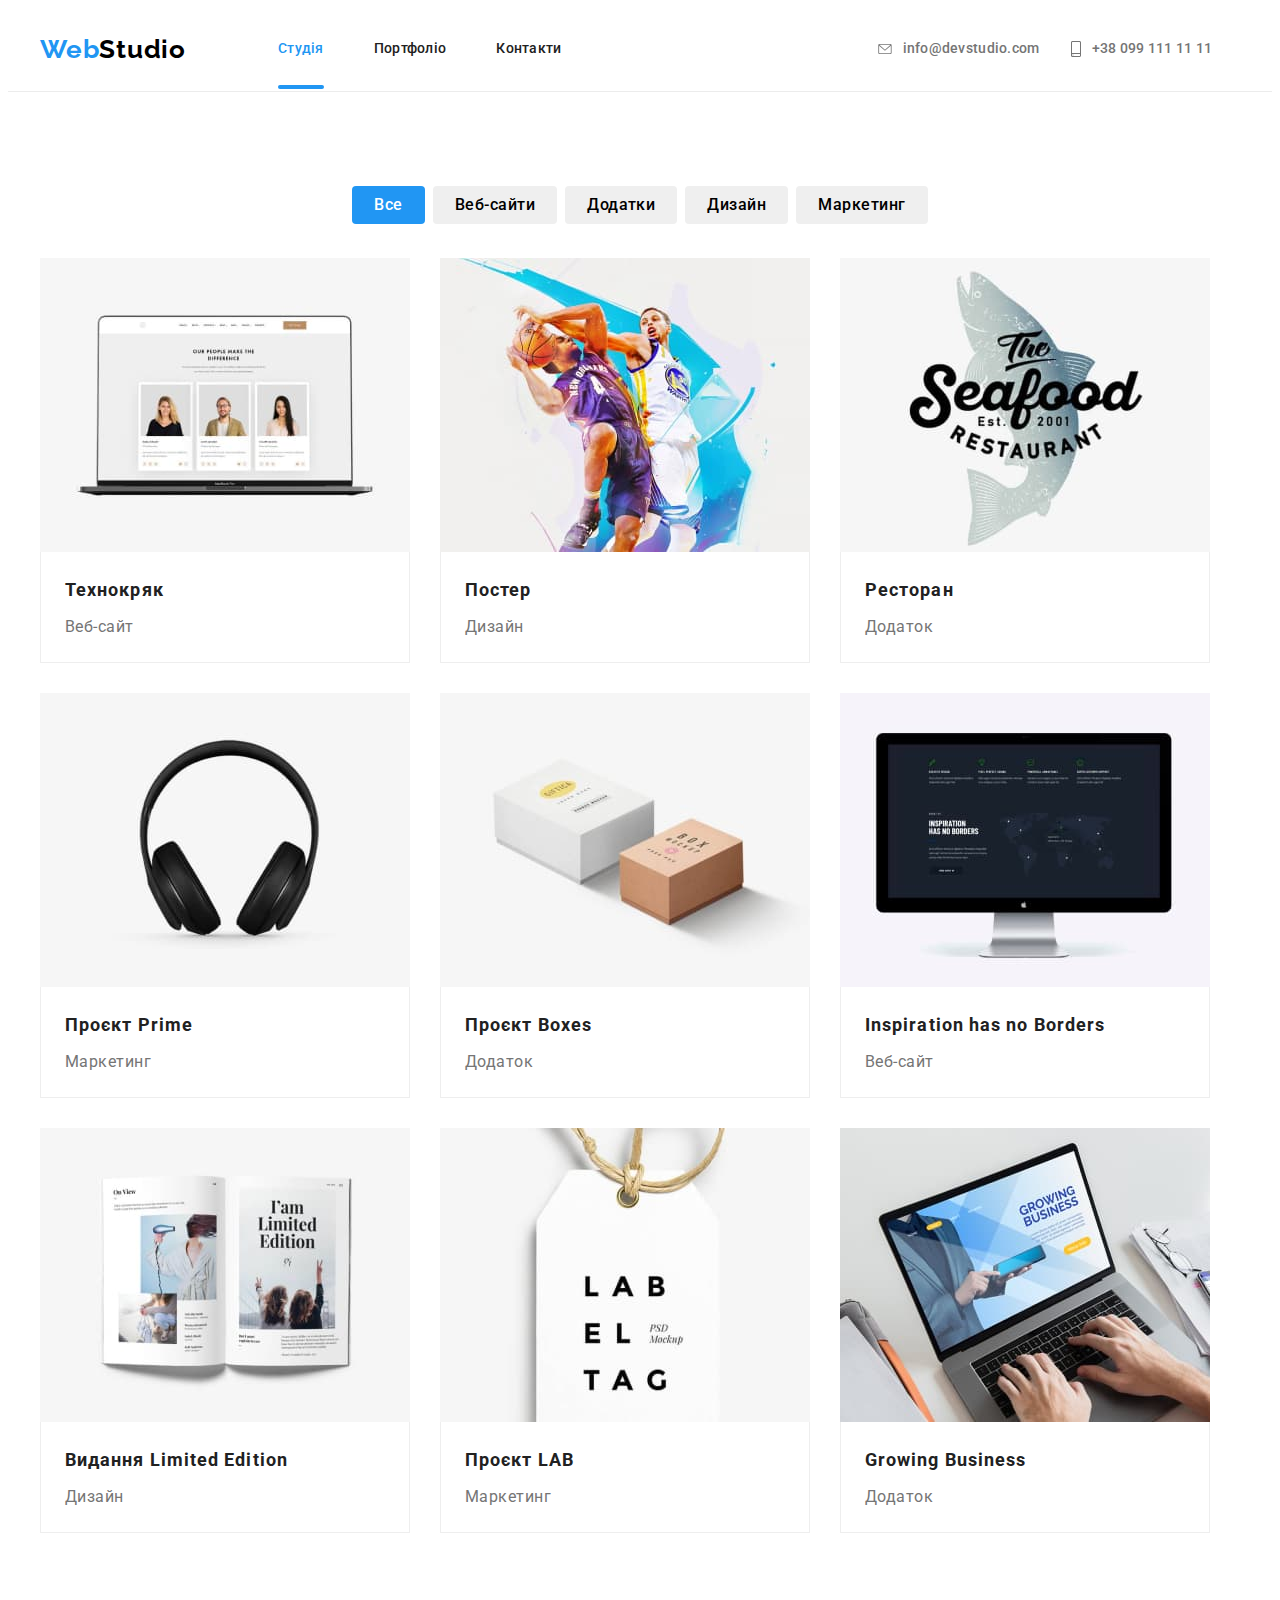
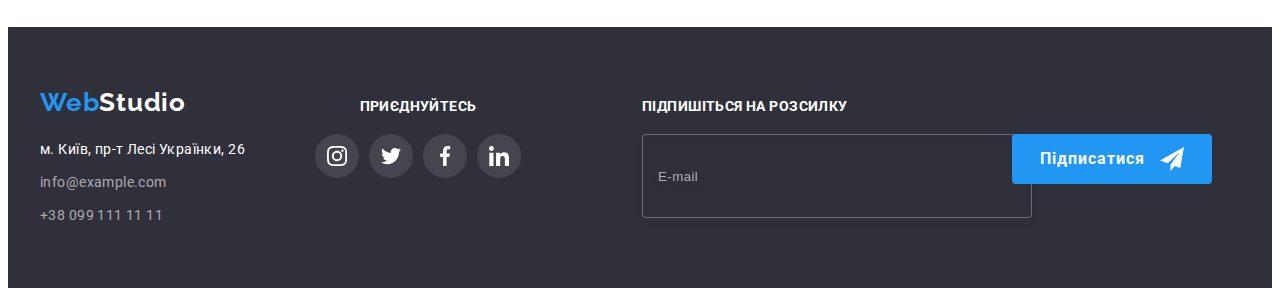
==== commit 869e9e69: "portfolios card" ====
--- a/portfolio.html
+++ b/portfolio.html
@@ -35,15 +35,21 @@
         >
         <nav class="nav">
           <ul class="list nav__list">
-            <li><a class="link nav__link" href="./index.html">Студія</a></li>
             <li class="nav-curent">
-              <a class="link nav__link nav__link--current" href="./portfolio.html">Портфоліо</a>
-            </li>
+              <a class="link nav__link nav__link--current" href="./index.html">Студія</a>
+            </li>
+            <li><a class="link nav__link" href="./portfolio.html">Портфоліо</a></li>
             <li><a class="link nav__link" href="">Контакти</a></li>
           </ul>
         </nav>
 
-        <button class="menu-btn" type="button">
+        <button
+          class="menu-btn"
+          data-menu-open
+          aria-expanded="false"
+          aria-controls="menu-conteiner"
+          type="button"
+        >
           <svg width="40" height="40" class="header__btn-icon">
             <use href="./images/icons.svg#menu-btn"></use>
           </svg>
@@ -76,18 +82,68 @@
     <!-- Main portfolio -->
 
     <main class="portfolio-main">
+      <!-- Mobile menu -->
+
+      <div class="menu-overlay" data-menu>
+        <div class="menu-conteiner">
+          <button class="menu-btn" type="button" data-menu-close>
+            <svg class="menu-btn__close" width="40" height="40">
+              <use class="menu-btn__icon" href="./images/icons.svg#mobile_close"></use>
+            </svg>
+          </button>
+
+          <ul class="menu list">
+            <li class="menu-studio">
+              <a class="link menu__link menu__link--contacts" href="./index.html">Студія</a>
+            </li>
+            <li class="menu__portfolio">
+              <a class="link menu__link menu__link--current" href="./portfolio.html">Портфоліо</a>
+            </li>
+            <li class="menu__contacts">
+              <a class="link menu__link menu__link--contacts" href="">Контакти</a>
+            </li>
+          </ul>
+
+          <ul class="list menu__list">
+            <li class="header__phone menu__phone--link">
+              <a class="link menu__phone" href="tel:+380961111111"> +38 099 111 11 11 </a>
+            </li>
+            <li class="header__mail menu__mail--link">
+              <a class="link menu__mail" lang="en" href="mailto:info@devstudio.com">
+                info@devstudio.com
+              </a>
+            </li>
+          </ul>
+
+          <ul class="list social-mobile">
+            <li class="social-mobile-item">
+              <a href="" class="social-mobile-link link">Instagram</a>
+            </li>
+            <li class="social-mobile-item">
+              <a href="" class="social-mobile-link link">Twitter</a>
+            </li>
+            <li class="social-mobile-item">
+              <a href="" class="social-mobile-link link">Facebook</a>
+            </li>
+            <li class="social-mobile-item">
+              <a href="" class="social-mobile-link link">LinkedIn</a>
+            </li>
+          </ul>
+        </div>
+      </div>
+
       <section class="portfolio">
         <div class="conteiner">
           <h1 class="visually-hidden">Портфоліо</h1>
           <!-- Buttons -->
           <ul class="list portfolio-btn">
             <li>
-              <button class="btn portfolio-btn-current" type="button">Все</button>
-            </li>
-            <li><button class="btn" type="button">Веб-сайти</button></li>
-            <li><button class="btn" type="button">Додатки</button></li>
-            <li><button class="btn" type="button">Дизайн</button></li>
-            <li><button class="btn" type="button">Маркетинг</button></li>
+              <button class="btn-portfolio portfolio-btn-current" type="button">Все</button>
+            </li>
+            <li><button class="btn-portfolio" type="button">Веб-сайти</button></li>
+            <li><button class="btn-portfolio" type="button">Додатки</button></li>
+            <li><button class="btn-portfolio" type="button">Дизайн</button></li>
+            <li><button class="btn-portfolio" type="button">Маркетинг</button></li>
           </ul>
           <ul class="portfolio-list">
             <li class="link portfolio-item">
@@ -350,5 +406,6 @@
         </form>
       </div>
     </footer>
+    <script src="./js/mobile-menu.js"></script>
   </body>
 </html>
--- a/css/main.min.css
+++ b/css/main.min.css
@@ -1 +1 @@
-:root{--main-font: "Roboto", sans-serif;--secondary-font: "Raleway", sans-serif;--main-txt-cl: #757575;--accent-txt-cl: #2196f3;--dark-bg-cl: #2f303a;--light-bg-cl: #f5f4fa;--light-bg-portfolio-cl: #eeeeee;--main-white: #ffffff;--icons-color: #afb1b8}.visually-hidden{position:absolute;white-space:nowrap;width:1px;height:1px;overflow:hidden;border:0;padding:0;clip:rect(0 0 0 0);-webkit-clip-path:inset(50%);clip-path:inset(50%);margin:-1px}body{font-family:var(--main-font);color:var(--main-txt-cl)}.link,.list{list-style:none;color:currentColor;text-decoration:none;margin:0;padding:0}h1,h2,h3,h4,h5,p,ul{margin:0;padding:0}img{display:block}.btn{font-family:inherit;font-weight:700;font-size:16px;line-height:1.88em;display:-webkit-box;display:-ms-flexbox;display:flex;letter-spacing:.06em;cursor:pointer;padding:6px 22px;border-radius:4px;border:none;-webkit-transition:color 250ms cubic-bezier(0.4, 0, 0.2, 1),background-color 250ms cubic-bezier(0.4, 0, 0.2, 1),-webkit-box-shadow 250ms cubic-bezier(0.4, 0, 0.2, 1);transition:color 250ms cubic-bezier(0.4, 0, 0.2, 1),background-color 250ms cubic-bezier(0.4, 0, 0.2, 1),-webkit-box-shadow 250ms cubic-bezier(0.4, 0, 0.2, 1);transition:color 250ms cubic-bezier(0.4, 0, 0.2, 1),background-color 250ms cubic-bezier(0.4, 0, 0.2, 1),box-shadow 250ms cubic-bezier(0.4, 0, 0.2, 1);transition:color 250ms cubic-bezier(0.4, 0, 0.2, 1),background-color 250ms cubic-bezier(0.4, 0, 0.2, 1),box-shadow 250ms cubic-bezier(0.4, 0, 0.2, 1),-webkit-box-shadow 250ms cubic-bezier(0.4, 0, 0.2, 1)}.btn:hover,.btn:focus{color:var(--main-white);background-color:var(--accent-txt-cl);-webkit-box-shadow:0px 3px 1px rgba(0,0,0,.1),0px 1px 2px rgba(0,0,0,.08),0px 2px 2px rgba(0,0,0,.12);box-shadow:0px 3px 1px rgba(0,0,0,.1),0px 1px 2px rgba(0,0,0,.08),0px 2px 2px rgba(0,0,0,.12)}.portfolio-btn-current{background-color:#2196f3;color:var(--main-white)}.btn-mode-blue{font-weight:700;font-size:16px;line-height:1.88em;display:-webkit-box;display:-ms-flexbox;display:flex;letter-spacing:.06em;color:#fff;background-color:var(--accent-txt-cl)}.btn-mode-blue{-webkit-box-align:center;-ms-flex-align:center;align-items:center;border-radius:4px;margin:auto;padding:10px 32px;border:none}.btn-mode-blue:focus,.btn-mode-blue:hover{background-color:#188ce8}.conteiner{margin-right:auto;margin-left:auto;padding:0 15px}@media screen and (min-width: 480px){.conteiner{width:480px}}@media screen and (min-width: 768px){.conteiner{width:768px}}@media screen and (min-width: 1200px){.conteiner{width:1200px}}.modal{position:absolute;top:50%;left:50%;background-color:var(--main-white);-webkit-box-shadow:0px 1px 3px rgba(0,0,0,.12),0px 1px 1px rgba(0,0,0,.14),0px 2px 1px rgba(0,0,0,.2);box-shadow:0px 1px 3px rgba(0,0,0,.12),0px 1px 1px rgba(0,0,0,.14),0px 2px 1px rgba(0,0,0,.2);border-radius:4px;padding-left:40px;padding-right:40px;background-color:var(--main-white);-webkit-transition:background-color 250ms cubic-bezier(0.4, 0, 0.2, 1);transition:background-color 250ms cubic-bezier(0.4, 0, 0.2, 1);-webkit-transition:-webkit-transform 250ms cubic-bezier(0.4, 0, 0.2, 1);transition:-webkit-transform 250ms cubic-bezier(0.4, 0, 0.2, 1);transition:transform 250ms cubic-bezier(0.4, 0, 0.2, 1);transition:transform 250ms cubic-bezier(0.4, 0, 0.2, 1), -webkit-transform 250ms cubic-bezier(0.4, 0, 0.2, 1);-webkit-transform:translate(-50%, -50%) scale(1);transform:translate(-50%, -50%) scale(1);z-index:1003}@media screen and (min-width: 768px){.modal{width:450px;height:609px}}@media screen and (min-width: 1200px){.modal{width:528px;height:581px}}.backdrop.is-hidden .modal{-webkit-transform:translate(-50%, -50%) scale(0.4);transform:translate(-50%, -50%) scale(0.4)}.form-btn{position:absolute;top:8px;right:8px;display:-webkit-box;display:-ms-flexbox;display:flex;-webkit-box-pack:center;-ms-flex-pack:center;justify-content:center;-webkit-box-align:center;-ms-flex-align:center;align-items:center;width:30px;height:30px;border-radius:50%;background-color:rgba(0,0,0,0);border:1px solid rgba(0,0,0,.1);padding:0px;cursor:pointer;-webkit-transition:border 250ms cubic-bezier(0.4, 0, 0.2, 1);transition:border 250ms cubic-bezier(0.4, 0, 0.2, 1)}.form-btn:hover,.form-btn:focus{fill:var(--accent-txt-cl)}.form-btn-icon{position:absolute;top:30px;left:12px;-webkit-transition:250ms cubic-bezier(0.4, 0, 0.2, 1);transition:250ms cubic-bezier(0.4, 0, 0.2, 1)}.form-btn__close{-webkit-transition:fill 250ms cubic-bezier(0.4, 0, 0.2, 1);transition:fill 250ms cubic-bezier(0.4, 0, 0.2, 1)}.form-btn__close:hover,.form-btn__close:focus{fill:var(--accent-txt-cl)}.backdrop{position:fixed;top:0;left:0;width:100%;height:100%;background-color:rgba(0,0,0,.2);-webkit-transition:opacity 250ms cubic-bezier(0.4, 0, 0.2, 1),visibility 250ms cubic-bezier(0.4, 0, 0.2, 1);transition:opacity 250ms cubic-bezier(0.4, 0, 0.2, 1),visibility 250ms cubic-bezier(0.4, 0, 0.2, 1);z-index:1002}.backdrop.is-hidden{opacity:0;visibility:hidden;pointer-events:none;-webkit-transition:opacity 250ms cubic-bezier(0.4, 0, 0.2, 1),visibility 250ms cubic-bezier(0.4, 0, 0.2, 1);transition:opacity 250ms cubic-bezier(0.4, 0, 0.2, 1),visibility 250ms cubic-bezier(0.4, 0, 0.2, 1)}.form{position:relative;display:-webkit-box;display:-ms-flexbox;display:flex;-webkit-box-orient:vertical;-webkit-box-direction:normal;-ms-flex-direction:column;flex-direction:column;margin-bottom:10px}.form__title{display:block;font-weight:700;font-size:20px;line-height:1.15em;text-align:center;letter-spacing:.03em;color:#212121;padding-top:40px;margin-bottom:12px}.form__text{margin-bottom:4px;display:block;font-size:12px;line-height:1.17em;letter-spacing:.01em;color:var(--main-txt-cl)}.form__input{width:100%;height:40px;border:1px solid rgba(33,33,33,.2);border-radius:4px;padding:11px 42px;-webkit-transition:border 250ms cubic-bezier(0.4, 0, 0.2, 1);transition:border 250ms cubic-bezier(0.4, 0, 0.2, 1)}.form__input:hover+.form-btn-icon,.form__input:focus+.form-btn-icon{fill:var(--accent-txt-cl)}.form__input:hover,.form__input:focus{border-color:var(--accent-txt-cl);outline-color:var(--accent-txt-cl)}.form__input--coment{width:100%;height:120px;padding:12px 16px;border:1px solid rgba(33,33,33,.2);border-radius:4px;resize:none;font-weight:400;font-size:14px;line-height:1.14;letter-spacing:.01em;-webkit-transition:border 250ms cubic-bezier(0.4, 0, 0.2, 1);transition:border 250ms cubic-bezier(0.4, 0, 0.2, 1)}.form__input--coment:hover,.form__input--coment:focus{border-color:var(--accent-txt-cl);outline-color:var(--accent-txt-cl)}.form__input--coment--coment::-webkit-input-placeholder{font-weight:400;font-size:14px;line-height:1.14;letter-spacing:.01em;color:rgba(117,117,117,.5)}.form__input--coment--coment::-moz-placeholder{font-weight:400;font-size:14px;line-height:1.14;letter-spacing:.01em;color:rgba(117,117,117,.5)}.form__input--coment--coment:-ms-input-placeholder{font-weight:400;font-size:14px;line-height:1.14;letter-spacing:.01em;color:rgba(117,117,117,.5)}.form__input--coment--coment::-ms-input-placeholder{font-weight:400;font-size:14px;line-height:1.14;letter-spacing:.01em;color:rgba(117,117,117,.5)}.form__input--coment--coment::placeholder{font-weight:400;font-size:14px;line-height:1.14;letter-spacing:.01em;color:rgba(117,117,117,.5)}.checkbox{display:-webkit-box;display:-ms-flexbox;display:flex;-webkit-box-pack:center;-ms-flex-pack:center;justify-content:center;margin-bottom:30px}.checkbox__group{position:relative;display:-webkit-box;display:-ms-flexbox;display:flex;-webkit-box-align:center;-ms-flex-align:center;align-items:center;-webkit-box-pack:center;-ms-flex-pack:center;justify-content:center;-webkit-transform:background-image 250ms cubic-bezier(0.4, 0, 0.2, 1);transform:background-image 250ms cubic-bezier(0.4, 0, 0.2, 1);width:425px;height:24px}.checkbox__text--link{color:var(--accent-txt-cl);margin-left:4px;text-decoration:underline}.checkbox__input{position:absolute;white-space:nowrap;width:1px;height:1px;overflow:hidden;border:0;padding:0;clip:rect(0 0 0 0);-webkit-clip-path:inset(50%);clip-path:inset(50%);margin:-1px;margin-right:8px}.checkbox__text,.checkbox__text--link{font-size:14px;line-height:1.17em;letter-spacing:.03em}.checkbox__icon{width:16px;height:15px;margin-right:8px;border:2px solid var(--dark-bg-cl);border-radius:2px;-webkit-transition:250ms cubic-bezier(0.4, 0, 0.2, 1);transition:250ms cubic-bezier(0.4, 0, 0.2, 1)}.checkbox__input:checked+.checkbox__icon{background-color:var(--accent-txt-cl);background-image:url(../images/icons/form-icons/check.svg);background-repeat:no-repeat;background-position:center;border-radius:2px;background-origin:border-box;-webkit-transform:background-color 250ms cubic-bezier(0.4, 0, 0.2, 1);transform:background-color 250ms cubic-bezier(0.4, 0, 0.2, 1);-webkit-transform:background-image 250ms cubic-bezier(0.4, 0, 0.2, 1);transform:background-image 250ms cubic-bezier(0.4, 0, 0.2, 1);border-color:rgba(0,0,0,0)}.checkbox__input:hover+.checkbox__icon,.checkbox__input:focus+.checkbox__icon{border:2px solid var(--accent-txt-cl);border-radius:2px;-webkit-transform:border-color 250ms cubic-bezier(0.4, 0, 0.2, 1);transform:border-color 250ms cubic-bezier(0.4, 0, 0.2, 1)}.subscribe{padding-top:0}@media screen and (min-width: 768px){.subscribe{padding-top:60px;text-align:center;width:450px;margin:0 auto}}@media screen and (min-width: 1200px){.subscribe{position:relative;width:570px;height:86px;padding-top:0;text-align:start}}.subscribe__title{display:block;font-weight:700;font-size:14px;line-height:16px;letter-spacing:.03em;text-transform:uppercase;color:var(--main-white);margin-bottom:20px}@media screen and (max-width: 767px){.subscribe__title{text-align:center}}.subscribe__input{height:50px;padding:16px 15px;width:100%;margin-bottom:20px;border:1px solid rgba(255,255,255,.3);-webkit-filter:drop-shadow(0px 4px 4px rgba(0, 0, 0, 0.15));filter:drop-shadow(0px 4px 4px rgba(0, 0, 0, 0.15));border-radius:4px;outline:var(--accent-txt-cl);background-color:rgba(0,0,0,0);-webkit-transition:border 250ms cubic-bezier(0.4, 0, 0.2, 1);transition:border 250ms cubic-bezier(0.4, 0, 0.2, 1);color:var(--main-txt-cl)}@media screen and (min-width: 1200px){.subscribe__input{width:358px;margin-right:12px}}.subscribe__input::-webkit-input-placeholder{letter-spacing:.03em;color:rgba(255,255,255,.6)}.subscribe__input::-moz-placeholder{letter-spacing:.03em;color:rgba(255,255,255,.6)}.subscribe__input:-ms-input-placeholder{letter-spacing:.03em;color:rgba(255,255,255,.6)}.subscribe__input::-ms-input-placeholder{letter-spacing:.03em;color:rgba(255,255,255,.6)}.subscribe__input::placeholder{letter-spacing:.03em;color:rgba(255,255,255,.6)}.subscribe__input:hover,.subscribe__input:focus{border-color:var(--accent-txt-cl);outline-color:var(--accent-txt-cl)}.subscribe-btn__txt{margin-right:12px}@media screen and (min-width: 1200px){.subscribe-btn__txt{position:absolute;top:10px;left:28px}}@media screen and (min-width: 1200px){.subscribe-btn__icon{position:absolute;-webkit-box-align:center;-ms-flex-align:center;align-items:center;top:13px;right:28px}}@media screen and (min-width: 1200px){.btn-mode-blue__subscribe{position:absolute;width:200px;height:50px;bottom:0;right:0}}.portfolio-overlay{position:absolute;width:100%;height:100%;top:0;left:0;overflow:hidden}.portfolio-overlay-text{position:absolute;color:var(--main-white);font-size:18px;line-height:1.56em;letter-spacing:.03em;display:-webkit-box;display:-ms-flexbox;display:flex;-webkit-box-align:center;-ms-flex-align:center;align-items:center;-webkit-box-pack:center;-ms-flex-pack:center;justify-content:center;padding:63px 24px;background:rgba(33,150,243,.9);top:0;left:0;-webkit-transform:translateY(100%);transform:translateY(100%);-webkit-transition:-webkit-transform 250ms cubic-bezier(0.4, 0, 0.2, 1);transition:-webkit-transform 250ms cubic-bezier(0.4, 0, 0.2, 1);transition:transform 250ms cubic-bezier(0.4, 0, 0.2, 1);transition:transform 250ms cubic-bezier(0.4, 0, 0.2, 1), -webkit-transform 250ms cubic-bezier(0.4, 0, 0.2, 1)}.portfolio-link:hover .portfolio-overlay-text,.portfolio-link:focus .portfolio-overlay-text{-webkit-transform:translateY(0);transform:translateY(0);opacity:1;overflow:hidden}.menu{padding-bottom:302px}.menu-overlay{position:fixed;top:0;left:0;width:100%;height:100%;z-index:2000;-webkit-transform:translateX(100);transform:translateX(100)}.menu-overlay.is-open{-webkit-transform:translate(0);transform:translate(0)}.menu-conteiner{padding:48px 40px}.menu-studio{padding-bottom:36px}.menu__portfolio{padding-bottom:32px}.menu__link{font-weight:500;font-size:40px;line-height:1.14em;letter-spacing:.02em;color:#212121;-webkit-transition:color 250ms cubic-bezier(0.4, 0, 0.2, 1);transition:color 250ms cubic-bezier(0.4, 0, 0.2, 1)}.menu__link:hover,.menu__link:focus{color:var(--accent-txt-cl)}.menu__link--current{color:#2196f3;color:var(--accent-txt-cl)}.menu-btn{position:absolute;top:10px;right:15px;width:40px;height:40px;background-color:rgba(0,0,0,0);border:none;padding:0px;cursor:pointer;-webkit-transition:border 250ms cubic-bezier(0.4, 0, 0.2, 1);transition:border 250ms cubic-bezier(0.4, 0, 0.2, 1)}.menu-btn:focus{fill:var(--accent-txt-cl)}.menu-btn__close{-webkit-transition:fill 250ms cubic-bezier(0.4, 0, 0.2, 1);transition:fill 250ms cubic-bezier(0.4, 0, 0.2, 1);fill:#212121}.menu-btn__close:hover,.menu-btn__close:focus{fill:var(--accent-txt-cl)}.menu__list{padding-bottom:64px}.menu__phone{font-weight:500;font-size:34px;line-height:1.17em;letter-spacing:.02em;color:var(--accent-txt-cl)}.menu__phone--link{margin-bottom:32px}.menu__mail{font-weight:500;font-size:24px;line-height:1.17em;letter-spacing:.02em}.social-mobile{display:-webkit-box;display:-ms-flexbox;display:flex;-webkit-box-align:center;-ms-flex-align:center;align-items:center}.social-mobile-item{font-weight:500;font-size:18px;line-height:1.22em;letter-spacing:.02em;color:var(--accent-txt-cl)}.social-mobile-item:nth-child(n+2):before{content:" ";height:100%;width:1px;background-color:rgba(33,33,33,.2);margin-left:10px;margin-right:10px}.header{background-color:var(--main-white);border-bottom:1px solid #ececec}.header-conteiner{display:-webkit-box;display:-ms-flexbox;display:flex;-webkit-box-align:center;-ms-flex-align:center;align-items:center;position:relative}.header__list{display:none}@media screen and (min-width: 768px){.header__list{display:block;-webkit-box-align:center;-ms-flex-align:center;align-items:center}}@media screen and (min-width: 1200px){.header__list{display:-webkit-box;display:-ms-flexbox;display:flex;-webkit-box-align:center;-ms-flex-align:center;align-items:center;-webkit-box-pack:center;-ms-flex-pack:center;justify-content:center}}.header__phone-icon,.header__mail-icon{fill:currentColor}@media screen and (min-width: 768px){.header__phone-icon{width:10px;height:14px;margin-right:10px}}@media screen and (min-width: 1200px){.header__phone-icon{width:12px;height:16px;margin-right:10px}}@media screen and (min-width: 768px){.header__mail-icon{width:14px;height:10px;margin-right:10px}}@media screen and (min-width: 1200px){.header__mail-icon{width:16px;height:10px;margin-right:10px}}@media screen and (min-width: 768px){.header__mail{margin-bottom:10px}}@media screen and (min-width: 1200px){.header__mail{margin-bottom:0}}.header-logo{font-family:"Raleway";font-style:normal;font-weight:700;padding:16px 0;font-size:24px;line-height:1.117em;letter-spacing:.03em;color:#2196f3;color:var(--accent-txt-cl)}@media screen and (min-width: 768px){.header-logo{padding:26px 0;margin-right:87px}}@media screen and (min-width: 1200px){.header-logo{margin-right:92px;font-size:26px;line-height:1.19em}}.header-logo__cl{color:#000}.header__link{color:var(--main-txt-cl);font-weight:500;letter-spacing:.02em;-webkit-transition:color 250ms cubic-bezier(0.4, 0, 0.2, 1);transition:color 250ms cubic-bezier(0.4, 0, 0.2, 1)}@media screen and (min-width: 1200px){.header__link--letter{margin-right:30px}}.header__link--phone,.header__link--letter{display:-webkit-box;display:-ms-flexbox;display:flex;-webkit-box-align:center;-ms-flex-align:center;align-items:center}@media screen and (max-width: 1199px){.header__link--phone,.header__link--letter{font-size:12px;line-height:1.17em}.header__link--phone:focus,.header__link--letter:focus{color:var(--accent-txt-cl)}}@media screen and (min-width: 1200px){.header__link--phone,.header__link--letter{font-size:14px;line-height:1.14em;padding:32px 0}.header__link--phone:hover,.header__link--phone:focus,.header__link--letter:hover,.header__link--letter:focus{color:var(--accent-txt-cl)}}.nav__list{display:none}@media screen and (min-width: 768px){.nav__list{display:-webkit-box;display:-ms-flexbox;display:flex;gap:50px;-webkit-box-align:center;-ms-flex-align:center;align-items:center;margin-right:96px}}@media screen and (min-width: 1200px){.nav__list{margin-right:315px}}.nav__link{position:relative;font-weight:500;font-size:14px;line-height:1.14em;letter-spacing:.02em;color:#212121;display:block;padding:32px 0;-webkit-transition:color 250ms cubic-bezier(0.4, 0, 0.2, 1);transition:color 250ms cubic-bezier(0.4, 0, 0.2, 1)}@media screen and (min-width: 768px){.nav__link:focus{color:var(--accent-txt-cl)}}@media screen and (min-width: 1200px){.nav__link:hover,.nav__link:focus{color:var(--accent-txt-cl)}}.nav__link--current{font-weight:500;font-size:14px;line-height:1.14em;letter-spacing:.02em;color:#2196f3;color:var(--accent-txt-cl)}.nav__link--current::after{content:" ";position:absolute;left:0;bottom:0;width:100%;height:4px;background-color:var(--accent-txt-cl);border-radius:2px}.main{background-color:#c4c4c4;background-repeat:no-repeat;background-position:center;background-size:cover;max-width:1600px;margin-left:auto;margin-right:auto;background-image:-webkit-gradient(linear, left bottom, left top, from(rgba(47, 48, 58, 0.4)), to(rgba(47, 48, 58, 0.4))),url(../images/Hero.jpg);background-image:linear-gradient(0deg, rgba(47, 48, 58, 0.4), rgba(47, 48, 58, 0.4)),url(../images/Hero.jpg);border:1px solid #000;-webkit-box-shadow:0px 4px 4px rgba(0,0,0,.25);box-shadow:0px 4px 4px rgba(0,0,0,.25);display:none}@media screen and (min-width: 768px){.main{display:block;height:400px;padding-top:118px;padding-bottom:118px}}@media screen and (min-width: 1200px){.main{display:block;height:600px;padding-top:200px;padding-bottom:200px}}.main__text{margin:0 auto;margin-bottom:30px;font-weight:900;text-align:center;letter-spacing:.06em;text-transform:uppercase;color:var(--main-white)}@media screen and (min-width: 768px){.main__text{max-width:360px;font-size:26px;line-height:1.62em}}@media screen and (min-width: 1200px){.main__text{max-width:696px;font-size:44px;line-height:1.36em}}.about{padding:60px 0}@media screen and (min-width: 1200px){.about{padding:94px 0}}.about__title{font-weight:700;font-size:14px;line-height:1.14em;letter-spacing:.03em;text-transform:uppercase;color:#212121;margin-bottom:10px}@media screen and (max-width: 767px){.about__title{text-align:center}}.about__text{font-weight:400;font-size:14px;line-height:1.71em;letter-spacing:.03em}@media screen and (min-width: 768px){.about__list{display:-webkit-box;display:-ms-flexbox;display:flex;-ms-flex-wrap:wrap;flex-wrap:wrap;gap:30px}}@media screen and (min-width: 1200px){.about__list{display:-webkit-box;display:-ms-flexbox;display:flex;gap:30px}}.about__item{max-width:450px;padding-bottom:30px}@media screen and (min-width: 768px){.about__item{width:354px;padding-bottom:57px}}@media screen and (min-width: 1200px){.about__item{width:270px}}.about__item::before{display:block;content:"";height:120px;background-position:center;background-repeat:no-repeat;background-color:#f5f4fa;margin-bottom:30px}.about__item:nth-child(1)::before{background-image:url(../images/icons/edit-icon/antenna.svg)}.about__item:nth-child(2)::before{background-image:url(../images/icons/edit-icon/clock.svg)}.about__item:nth-child(3)::before{background-image:url(../images/icons/edit-icon/diagram.svg)}.about__item:nth-child(4)::before{background-image:url(../images/icons/edit-icon/astronaut.svg)}.specification{display:none}@media screen and (min-width: 1200px){.specification{display:block;padding-bottom:94px}.specification-title{font-weight:700;font-size:36px;line-height:1.17em;letter-spacing:.03em;color:#212121;text-align:center;margin-bottom:50px}.specification-list{display:-webkit-box;display:-ms-flexbox;display:flex;gap:30px}.specification-img{position:relative}.specification-text{font-weight:700;font-size:14px;line-height:1.14em;text-align:center;letter-spacing:.03em;text-transform:uppercase;color:var(--main-white);background:rgba(47,48,58,.8);display:-webkit-box;display:-ms-flexbox;display:flex;position:absolute;width:370px;height:70px;-webkit-box-align:center;-ms-flex-align:center;align-items:center;-webkit-box-pack:center;-ms-flex-pack:center;justify-content:center;left:0;bottom:0}}.teem{background:#f5f4fa;padding:94px 0}.teem-title{font-weight:700;font-size:28px;line-height:1.18em;letter-spacing:.03em;color:#212121;text-align:center;margin-bottom:50px}@media screen and (min-width: 1200px){.teem-title{font-size:36px;line-height:1.17em}}@media screen and (min-width: 768px){.teem-list{display:-webkit-box;display:-ms-flexbox;display:flex;-ms-flex-wrap:wrap;flex-wrap:wrap;gap:30px;-webkit-box-align:center;-ms-flex-align:center;align-items:center;-webkit-box-pack:center;-ms-flex-pack:center;justify-content:center}}@media screen and (min-width: 1200px){.teem-list{display:-webkit-box;display:-ms-flexbox;display:flex;gap:30px}}.teem-link{background-color:var(--main-white);-webkit-box-shadow:0px 1px 3px rgba(0,0,0,.12),0px 1px 1px rgba(0,0,0,.14),0px 2px 1px rgba(0,0,0,.2);box-shadow:0px 1px 3px rgba(0,0,0,.12),0px 1px 1px rgba(0,0,0,.14),0px 2px 1px rgba(0,0,0,.2);border-radius:0px 0px 4px 4px}.teem-img{text-align:center}.social{padding:30px 10px}.social-item{border-radius:50%}.social-title{font-weight:500;font-size:16px;line-height:1.19em;letter-spacing:.03em;color:#212121;margin-bottom:10px;text-align:center}.social-text{font-weight:400;font-size:16px;line-height:1.19em;letter-spacing:.03em;margin-bottom:16px;text-align:center}.social-list{display:-webkit-box;display:-ms-flexbox;display:flex;-webkit-box-align:center;-ms-flex-align:center;align-items:center;-webkit-box-pack:center;-ms-flex-pack:center;justify-content:center;gap:10px}.social-icon{fill:currentColor}.social-link{display:-webkit-box;display:-ms-flexbox;display:flex;-webkit-box-align:center;-ms-flex-align:center;align-items:center;-webkit-box-pack:center;-ms-flex-pack:center;justify-content:center;width:44px;height:44px;background-color:var(--main-white);color:var(--icons-color);border-radius:50%;-webkit-transition:background-color 250ms cubic-bezier(0.4, 0, 0.2, 1),color 250ms cubic-bezier(0.4, 0, 0.2, 1);transition:background-color 250ms cubic-bezier(0.4, 0, 0.2, 1),color 250ms cubic-bezier(0.4, 0, 0.2, 1)}.social-link:focus,.social-link:hover{border-radius:50%;background-color:var(--accent-txt-cl);color:var(--main-white)}.clients{padding:94px 0}.clients-title{font-weight:700;font-size:33px;line-height:1.18em;text-align:center;letter-spacing:.03em;color:#212121;text-align:center;margin-bottom:50px}@media screen and (min-width: 1200px){.clients-title{font-size:36px;line-height:1.17em}}.clients-list{display:-webkit-box;display:-ms-flexbox;display:flex;-ms-flex-wrap:wrap;flex-wrap:wrap;-webkit-box-align:center;-ms-flex-align:center;align-items:center;-webkit-box-pack:center;-ms-flex-pack:center;justify-content:center;gap:30px}@media screen and (min-width: 1200px){.clients-list{display:-webkit-box;display:-ms-flexbox;display:flex;-webkit-box-align:center;-ms-flex-align:center;align-items:center;-webkit-box-pack:center;-ms-flex-pack:center;justify-content:center;gap:30px}}.clients-icon{fill:currentColor}.clients-link{display:-webkit-box;display:-ms-flexbox;display:flex;-webkit-box-align:center;-ms-flex-align:center;align-items:center;-webkit-box-pack:center;-ms-flex-pack:center;justify-content:center;width:170px;height:92px;background-color:var(--main-white);border:1px solid #afb1b8;border-radius:4px;color:var(--icons-color);-webkit-transition:border-color 250ms cubic-bezier(0.4, 0, 0.2, 1),color 250ms cubic-bezier(0.4, 0, 0.2, 1);transition:border-color 250ms cubic-bezier(0.4, 0, 0.2, 1),color 250ms cubic-bezier(0.4, 0, 0.2, 1)}.clients-link:focus,.clients-link:hover{border-color:var(--accent-txt-cl);color:var(--accent-txt-cl)}.footer{background:#2f303a;padding:60px 0}@media screen and (min-width: 768px){.footer-block{display:-webkit-box;display:-ms-flexbox;display:flex;-webkit-box-align:baseline;-ms-flex-align:baseline;align-items:baseline;-ms-flex-wrap:wrap;flex-wrap:wrap;padding-top:0}}@media screen and (min-width: 1200px){.footer-block{-ms-flex-wrap:nowrap;flex-wrap:nowrap}}.footer-info{text-align:center}@media screen and (min-width: 768px){.footer-info{margin-right:165px;margin-left:76px;text-align:unset}}@media screen and (min-width: 1200px){.footer-info{margin-right:70px;margin-left:0;text-align:unset}}.footer-text{font-weight:400;font-size:14px;line-height:1.71em;letter-spacing:.03em;color:#fff;margin-bottom:8px}@media screen and (min-width: 1200px){.footer-text{margin-bottom:9px}}.footer-tel:hover,.footer-tel:focus{color:var(--accent-txt-cl)}@media screen and (max-width: 767px){.footer-conect{padding:60px 0}}@media screen and (min-width: 1200px){.footer-conect{margin-right:93px}}.footer-conect-list{display:-webkit-box;display:-ms-flexbox;display:flex;-webkit-box-align:center;-ms-flex-align:center;align-items:center;-webkit-box-pack:center;-ms-flex-pack:center;justify-content:center;gap:10px}.footer-conect-text{font-weight:700;font-size:14px;line-height:16px;letter-spacing:.03em;text-transform:uppercase;color:#fff;margin-bottom:20px;text-align:center}.footer-link,.footer-tel{font-weight:400;font-size:14px;line-height:1.71em;letter-spacing:.03em;color:rgba(255,255,255,.6);-webkit-transition:color 250ms cubic-bezier(0.4, 0, 0.2, 1);transition:color 250ms cubic-bezier(0.4, 0, 0.2, 1)}.footer-link{display:block;margin-bottom:8px}@media screen and (min-width: 1200px){.footer-link{margin-bottom:9px}}.footer-link-icon{display:-webkit-box;display:-ms-flexbox;display:flex;width:44px;height:44px;-webkit-box-align:center;-ms-flex-align:center;align-items:center;-webkit-box-pack:center;-ms-flex-pack:center;justify-content:center;border-radius:50%;fill:var(--main-white);background-color:rgba(255,255,255,.1019607843);-webkit-transition:background-color 250ms cubic-bezier(0.4, 0, 0.2, 1);transition:background-color 250ms cubic-bezier(0.4, 0, 0.2, 1)}.footer-link-icon:focus,.footer-link-icon:hover{border-radius:50%;background-color:var(--accent-txt-cl);fill:var(--main-white)}.footer-link:hover,.footer-link:focus{color:var(--accent-txt-cl)}.footer-logo{font-family:"Raleway";font-style:normal;font-weight:700;font-size:24px;line-height:1.17px;letter-spacing:.03em;color:#2196f3;display:block;margin-bottom:20px}@media screen and (min-width: 1200px){.footer-logo{font-size:26px;line-height:1.14em}}.footer-logo-cl{font-family:"Raleway";font-weight:700;font-size:26px;line-height:1.19em;letter-spacing:.03em;color:#fff}.address{font-style:normal}.portfolio-btn{display:-webkit-box;display:-ms-flexbox;display:flex;gap:8px;-webkit-box-pack:center;-ms-flex-pack:center;justify-content:center;margin-bottom:50px}.portfolio-btn-current{background-color:#2196f3;color:var(--main-white)}.description{position:relative;display:block;padding:20px 24px;border-right:1px solid #eee;border-bottom:1px solid #eee;border-left:1px solid #eee;background-color:#fff}.description-title{font-weight:700;font-size:18px;line-height:2em;letter-spacing:.06em;margin-bottom:4px;color:#212121}.description-text{font-weight:400;font-size:16px;line-height:1.88em;letter-spacing:.03em;color:#757575}.portfolio{padding:94px 0}.portfolio-list{display:-webkit-box;display:-ms-flexbox;display:flex;-ms-flex-wrap:wrap;flex-wrap:wrap;gap:30px}.portfolio-link{position:relative;-webkit-transition:-webkit-box-shadow 250ms cubic-bezier(0.4, 0, 0.2, 1);transition:-webkit-box-shadow 250ms cubic-bezier(0.4, 0, 0.2, 1);transition:box-shadow 250ms cubic-bezier(0.4, 0, 0.2, 1);transition:box-shadow 250ms cubic-bezier(0.4, 0, 0.2, 1), -webkit-box-shadow 250ms cubic-bezier(0.4, 0, 0.2, 1)}.portfolio-item{display:list-item;max-width:370px;border:1px #eee}.portfolio-link:hover,.portfolio-link:focus{display:block;-webkit-box-shadow:0px 1px 1px rgba(0,0,0,.12),0px 4px 4px rgba(0,0,0,.06),1px 4px 6px rgba(0,0,0,.16);box-shadow:0px 1px 1px rgba(0,0,0,.12),0px 4px 4px rgba(0,0,0,.06),1px 4px 6px rgba(0,0,0,.16);-webkit-transition:250ms cubic-bezier(0.4, 0, 0.2, 1);transition:250ms cubic-bezier(0.4, 0, 0.2, 1)}/*# sourceMappingURL=main.min.css.map */+:root{--main-font: "Roboto", sans-serif;--secondary-font: "Raleway", sans-serif;--main-txt-cl: #757575;--accent-txt-cl: #2196f3;--dark-bg-cl: #2f303a;--light-bg-cl: #f5f4fa;--light-bg-portfolio-cl: #eeeeee;--main-white: #ffffff;--icons-color: #afb1b8}.visually-hidden{position:absolute;white-space:nowrap;width:1px;height:1px;overflow:hidden;border:0;padding:0;clip:rect(0 0 0 0);-webkit-clip-path:inset(50%);clip-path:inset(50%);margin:-1px}body{font-family:var(--main-font);color:var(--main-txt-cl)}.link,.list{list-style:none;color:currentColor;text-decoration:none;margin:0;padding:0}h1,h2,h3,h4,h5,p,ul{margin:0;padding:0}img{display:block}.btn{font-family:inherit;font-weight:700;font-size:16px;line-height:1.88em;display:-webkit-box;display:-ms-flexbox;display:flex;letter-spacing:.06em;cursor:pointer;padding:6px 22px;border-radius:4px;border:none;-webkit-transition:color 250ms cubic-bezier(0.4, 0, 0.2, 1),background-color 250ms cubic-bezier(0.4, 0, 0.2, 1),-webkit-box-shadow 250ms cubic-bezier(0.4, 0, 0.2, 1);transition:color 250ms cubic-bezier(0.4, 0, 0.2, 1),background-color 250ms cubic-bezier(0.4, 0, 0.2, 1),-webkit-box-shadow 250ms cubic-bezier(0.4, 0, 0.2, 1);transition:color 250ms cubic-bezier(0.4, 0, 0.2, 1),background-color 250ms cubic-bezier(0.4, 0, 0.2, 1),box-shadow 250ms cubic-bezier(0.4, 0, 0.2, 1);transition:color 250ms cubic-bezier(0.4, 0, 0.2, 1),background-color 250ms cubic-bezier(0.4, 0, 0.2, 1),box-shadow 250ms cubic-bezier(0.4, 0, 0.2, 1),-webkit-box-shadow 250ms cubic-bezier(0.4, 0, 0.2, 1)}.btn:hover,.btn:focus{color:var(--main-white);background-color:var(--accent-txt-cl);-webkit-box-shadow:0px 3px 1px rgba(0,0,0,.1),0px 1px 2px rgba(0,0,0,.08),0px 2px 2px rgba(0,0,0,.12);box-shadow:0px 3px 1px rgba(0,0,0,.1),0px 1px 2px rgba(0,0,0,.08),0px 2px 2px rgba(0,0,0,.12)}.btn-portfolio{font-family:inherit;font-weight:500;font-size:16px;line-height:1.62em;display:-webkit-box;display:-ms-flexbox;display:flex;letter-spacing:.03em;cursor:pointer;padding:6px 22px;border-radius:4px;border:none;-webkit-transition:color 250ms cubic-bezier(0.4, 0, 0.2, 1),background-color 250ms cubic-bezier(0.4, 0, 0.2, 1),-webkit-box-shadow 250ms cubic-bezier(0.4, 0, 0.2, 1);transition:color 250ms cubic-bezier(0.4, 0, 0.2, 1),background-color 250ms cubic-bezier(0.4, 0, 0.2, 1),-webkit-box-shadow 250ms cubic-bezier(0.4, 0, 0.2, 1);transition:color 250ms cubic-bezier(0.4, 0, 0.2, 1),background-color 250ms cubic-bezier(0.4, 0, 0.2, 1),box-shadow 250ms cubic-bezier(0.4, 0, 0.2, 1);transition:color 250ms cubic-bezier(0.4, 0, 0.2, 1),background-color 250ms cubic-bezier(0.4, 0, 0.2, 1),box-shadow 250ms cubic-bezier(0.4, 0, 0.2, 1),-webkit-box-shadow 250ms cubic-bezier(0.4, 0, 0.2, 1)}.btn-portfolio:hover,.btn-portfolio:focus{color:var(--main-white);background-color:var(--accent-txt-cl);-webkit-box-shadow:0px 3px 1px rgba(0,0,0,.1),0px 1px 2px rgba(0,0,0,.08),0px 2px 2px rgba(0,0,0,.12);box-shadow:0px 3px 1px rgba(0,0,0,.1),0px 1px 2px rgba(0,0,0,.08),0px 2px 2px rgba(0,0,0,.12)}.portfolio-btn-current{background-color:#2196f3;color:var(--main-white)}.btn-mode-blue{font-weight:700;font-size:16px;line-height:1.88em;display:-webkit-box;display:-ms-flexbox;display:flex;letter-spacing:.06em;color:#fff;background-color:var(--accent-txt-cl)}.btn-mode-blue{-webkit-box-align:center;-ms-flex-align:center;align-items:center;border-radius:4px;margin:auto;padding:10px 32px;border:none}.btn-mode-blue:focus,.btn-mode-blue:hover{background-color:#188ce8}.conteiner{margin-right:auto;margin-left:auto;padding:0 15px}@media screen and (min-width: 480px){.conteiner{width:480px}}@media screen and (min-width: 768px){.conteiner{width:768px}}@media screen and (min-width: 1200px){.conteiner{width:1200px}}.modal{position:absolute;top:50%;left:50%;background-color:var(--main-white);-webkit-box-shadow:0px 1px 3px rgba(0,0,0,.12),0px 1px 1px rgba(0,0,0,.14),0px 2px 1px rgba(0,0,0,.2);box-shadow:0px 1px 3px rgba(0,0,0,.12),0px 1px 1px rgba(0,0,0,.14),0px 2px 1px rgba(0,0,0,.2);border-radius:4px;padding-left:40px;padding-right:40px;background-color:var(--main-white);-webkit-transition:background-color 250ms cubic-bezier(0.4, 0, 0.2, 1);transition:background-color 250ms cubic-bezier(0.4, 0, 0.2, 1);-webkit-transition:-webkit-transform 250ms cubic-bezier(0.4, 0, 0.2, 1);transition:-webkit-transform 250ms cubic-bezier(0.4, 0, 0.2, 1);transition:transform 250ms cubic-bezier(0.4, 0, 0.2, 1);transition:transform 250ms cubic-bezier(0.4, 0, 0.2, 1), -webkit-transform 250ms cubic-bezier(0.4, 0, 0.2, 1);-webkit-transform:translate(-50%, -50%) scale(1);transform:translate(-50%, -50%) scale(1);z-index:1003;width:450px;height:609px}@media screen and (min-width: 1200px){.modal{width:528px;height:581px}}.backdrop.is-hidden .modal{-webkit-transform:translate(-50%, -50%) scale(0.4);transform:translate(-50%, -50%) scale(0.4)}.form-btn{position:absolute;top:8px;right:8px;display:-webkit-box;display:-ms-flexbox;display:flex;-webkit-box-pack:center;-ms-flex-pack:center;justify-content:center;-webkit-box-align:center;-ms-flex-align:center;align-items:center;width:30px;height:30px;border-radius:50%;background-color:rgba(0,0,0,0);border:1px solid rgba(0,0,0,.1);padding:0px;cursor:pointer;-webkit-transition:border 250ms cubic-bezier(0.4, 0, 0.2, 1);transition:border 250ms cubic-bezier(0.4, 0, 0.2, 1)}.form-btn:hover,.form-btn:focus{fill:var(--accent-txt-cl)}.form-btn-icon{position:absolute;top:30px;left:12px;-webkit-transition:250ms cubic-bezier(0.4, 0, 0.2, 1);transition:250ms cubic-bezier(0.4, 0, 0.2, 1)}.form-btn__close{-webkit-transition:fill 250ms cubic-bezier(0.4, 0, 0.2, 1);transition:fill 250ms cubic-bezier(0.4, 0, 0.2, 1)}.form-btn__close:hover,.form-btn__close:focus{fill:var(--accent-txt-cl)}.backdrop{position:fixed;top:0;left:0;width:100%;height:100%;background-color:rgba(0,0,0,.2);-webkit-transition:opacity 250ms cubic-bezier(0.4, 0, 0.2, 1),visibility 250ms cubic-bezier(0.4, 0, 0.2, 1);transition:opacity 250ms cubic-bezier(0.4, 0, 0.2, 1),visibility 250ms cubic-bezier(0.4, 0, 0.2, 1);z-index:1002}.backdrop.is-hidden{opacity:0;visibility:hidden;pointer-events:none;-webkit-transition:opacity 250ms cubic-bezier(0.4, 0, 0.2, 1),visibility 250ms cubic-bezier(0.4, 0, 0.2, 1);transition:opacity 250ms cubic-bezier(0.4, 0, 0.2, 1),visibility 250ms cubic-bezier(0.4, 0, 0.2, 1)}.form{position:relative;display:-webkit-box;display:-ms-flexbox;display:flex;-webkit-box-orient:vertical;-webkit-box-direction:normal;-ms-flex-direction:column;flex-direction:column;margin-bottom:10px}.form__title{display:block;font-weight:700;font-size:20px;line-height:1.15em;text-align:center;letter-spacing:.03em;color:#212121;padding-top:40px;margin-bottom:12px}.form__text{margin-bottom:4px;display:block;font-size:12px;line-height:1.17em;letter-spacing:.01em;color:var(--main-txt-cl)}.form__input{width:100%;height:40px;border:1px solid rgba(33,33,33,.2);border-radius:4px;padding:11px 42px;-webkit-transition:border 250ms cubic-bezier(0.4, 0, 0.2, 1);transition:border 250ms cubic-bezier(0.4, 0, 0.2, 1)}.form__input:hover+.form-btn-icon,.form__input:focus+.form-btn-icon{fill:var(--accent-txt-cl)}.form__input:hover,.form__input:focus{border-color:var(--accent-txt-cl);outline-color:var(--accent-txt-cl)}.form__input--coment{width:100%;height:120px;padding:12px 16px;border:1px solid rgba(33,33,33,.2);border-radius:4px;resize:none;font-weight:400;font-size:14px;line-height:1.14;letter-spacing:.01em;-webkit-transition:border 250ms cubic-bezier(0.4, 0, 0.2, 1);transition:border 250ms cubic-bezier(0.4, 0, 0.2, 1)}.form__input--coment:hover,.form__input--coment:focus{border-color:var(--accent-txt-cl);outline-color:var(--accent-txt-cl)}.form__input--coment--coment::-webkit-input-placeholder{font-weight:400;font-size:14px;line-height:1.14;letter-spacing:.01em;color:rgba(117,117,117,.5)}.form__input--coment--coment::-moz-placeholder{font-weight:400;font-size:14px;line-height:1.14;letter-spacing:.01em;color:rgba(117,117,117,.5)}.form__input--coment--coment:-ms-input-placeholder{font-weight:400;font-size:14px;line-height:1.14;letter-spacing:.01em;color:rgba(117,117,117,.5)}.form__input--coment--coment::-ms-input-placeholder{font-weight:400;font-size:14px;line-height:1.14;letter-spacing:.01em;color:rgba(117,117,117,.5)}.form__input--coment--coment::placeholder{font-weight:400;font-size:14px;line-height:1.14;letter-spacing:.01em;color:rgba(117,117,117,.5)}.checkbox{display:-webkit-box;display:-ms-flexbox;display:flex;-webkit-box-pack:center;-ms-flex-pack:center;justify-content:center;margin-bottom:30px}.checkbox__group{position:relative;display:-webkit-box;display:-ms-flexbox;display:flex;-webkit-box-align:center;-ms-flex-align:center;align-items:center;-webkit-box-pack:center;-ms-flex-pack:center;justify-content:center;-webkit-transform:background-image 250ms cubic-bezier(0.4, 0, 0.2, 1);transform:background-image 250ms cubic-bezier(0.4, 0, 0.2, 1);width:425px;height:24px}.checkbox__text--link{color:var(--accent-txt-cl);margin-left:4px;text-decoration:underline}.checkbox__input{position:absolute;white-space:nowrap;width:1px;height:1px;overflow:hidden;border:0;padding:0;clip:rect(0 0 0 0);-webkit-clip-path:inset(50%);clip-path:inset(50%);margin:-1px;margin-right:8px}.checkbox__text,.checkbox__text--link{font-size:14px;line-height:1.17em;letter-spacing:.03em}.checkbox__icon{width:16px;height:15px;margin-right:8px;border:2px solid var(--dark-bg-cl);border-radius:2px;-webkit-transition:250ms cubic-bezier(0.4, 0, 0.2, 1);transition:250ms cubic-bezier(0.4, 0, 0.2, 1)}.checkbox__input:checked+.checkbox__icon{background-color:var(--accent-txt-cl);background-image:url(../images/icons/form-icons/check.svg);background-repeat:no-repeat;background-position:center;border-radius:2px;background-origin:border-box;-webkit-transform:background-color 250ms cubic-bezier(0.4, 0, 0.2, 1);transform:background-color 250ms cubic-bezier(0.4, 0, 0.2, 1);-webkit-transform:background-image 250ms cubic-bezier(0.4, 0, 0.2, 1);transform:background-image 250ms cubic-bezier(0.4, 0, 0.2, 1);border-color:rgba(0,0,0,0)}.checkbox__input:hover+.checkbox__icon,.checkbox__input:focus+.checkbox__icon{border:2px solid var(--accent-txt-cl);border-radius:2px;-webkit-transform:border-color 250ms cubic-bezier(0.4, 0, 0.2, 1);transform:border-color 250ms cubic-bezier(0.4, 0, 0.2, 1)}.subscribe{padding-top:0}@media screen and (min-width: 768px){.subscribe{padding-top:60px;text-align:center;width:450px;margin:0 auto}}@media screen and (min-width: 1200px){.subscribe{position:relative;width:570px;height:86px;padding-top:0;text-align:start}}.subscribe__title{display:block;font-weight:700;font-size:14px;line-height:16px;letter-spacing:.03em;text-transform:uppercase;color:var(--main-white);margin-bottom:20px}@media screen and (max-width: 767px){.subscribe__title{text-align:center}}.subscribe__input{height:50px;padding:16px 15px;width:100%;margin-bottom:20px;border:1px solid rgba(255,255,255,.3);-webkit-filter:drop-shadow(0px 4px 4px rgba(0, 0, 0, 0.15));filter:drop-shadow(0px 4px 4px rgba(0, 0, 0, 0.15));border-radius:4px;outline:var(--accent-txt-cl);background-color:rgba(0,0,0,0);-webkit-transition:border 250ms cubic-bezier(0.4, 0, 0.2, 1);transition:border 250ms cubic-bezier(0.4, 0, 0.2, 1);color:var(--main-txt-cl)}@media screen and (min-width: 1200px){.subscribe__input{width:358px;margin-right:12px}}.subscribe__input::-webkit-input-placeholder{letter-spacing:.03em;color:rgba(255,255,255,.6)}.subscribe__input::-moz-placeholder{letter-spacing:.03em;color:rgba(255,255,255,.6)}.subscribe__input:-ms-input-placeholder{letter-spacing:.03em;color:rgba(255,255,255,.6)}.subscribe__input::-ms-input-placeholder{letter-spacing:.03em;color:rgba(255,255,255,.6)}.subscribe__input::placeholder{letter-spacing:.03em;color:rgba(255,255,255,.6)}.subscribe__input:hover,.subscribe__input:focus{border-color:var(--accent-txt-cl);outline-color:var(--accent-txt-cl)}.subscribe-btn__txt{margin-right:12px}@media screen and (min-width: 1200px){.subscribe-btn__txt{position:absolute;top:10px;left:28px}}@media screen and (min-width: 1200px){.subscribe-btn__icon{position:absolute;-webkit-box-align:center;-ms-flex-align:center;align-items:center;top:13px;right:28px}}@media screen and (min-width: 1200px){.btn-mode-blue__subscribe{position:absolute;width:200px;height:50px;bottom:0;right:0}}.portfolio-overlay{position:absolute;width:100%;height:100%;top:0;left:0;overflow:hidden}.portfolio-overlay-text{position:absolute;color:var(--main-white);font-size:18px;line-height:1.56em;letter-spacing:.03em;display:-webkit-box;display:-ms-flexbox;display:flex;-webkit-box-align:center;-ms-flex-align:center;align-items:center;-webkit-box-pack:center;-ms-flex-pack:center;justify-content:center;padding:63px 24px;background:rgba(33,150,243,.9);top:0;left:0;-webkit-transform:translateY(100%);transform:translateY(100%);-webkit-transition:-webkit-transform 250ms cubic-bezier(0.4, 0, 0.2, 1);transition:-webkit-transform 250ms cubic-bezier(0.4, 0, 0.2, 1);transition:transform 250ms cubic-bezier(0.4, 0, 0.2, 1);transition:transform 250ms cubic-bezier(0.4, 0, 0.2, 1), -webkit-transform 250ms cubic-bezier(0.4, 0, 0.2, 1)}.portfolio-link:hover .portfolio-overlay-text,.portfolio-link:focus .portfolio-overlay-text{-webkit-transform:translateY(0);transform:translateY(0);opacity:1;overflow:hidden}.menu{margin-bottom:auto}.menu-overlay{position:fixed;top:0;left:0;width:100%;height:100%;z-index:2000;background-color:#fff;opacity:0;pointer-events:none;visibility:hidden;-webkit-transform:translateX(100%);transform:translateX(100%);-webkit-transition:-webkit-transform 250ms cubic-bezier(0.4, 0, 0.2, 1);transition:-webkit-transform 250ms cubic-bezier(0.4, 0, 0.2, 1);transition:transform 250ms cubic-bezier(0.4, 0, 0.2, 1);transition:transform 250ms cubic-bezier(0.4, 0, 0.2, 1), -webkit-transform 250ms cubic-bezier(0.4, 0, 0.2, 1)}@media screen and (min-width: 768px){.menu-overlay{display:none}}.menu-overlay.is-open{-webkit-transform:translate(0);transform:translate(0);opacity:1;pointer-events:initial;visibility:visible;-webkit-transition:250ms cubic-bezier(0.4, 0, 0.2, 1);transition:250ms cubic-bezier(0.4, 0, 0.2, 1)}.menu-conteiner{display:-webkit-box;display:-ms-flexbox;display:flex;-webkit-box-orient:vertical;-webkit-box-direction:normal;-ms-flex-direction:column;flex-direction:column;max-width:480px;padding:48px 40px;height:100%}.menu-studio{padding-bottom:36px}.menu__portfolio{padding-bottom:32px}.menu__link{font-weight:500;font-size:40px;line-height:1.14em;letter-spacing:.02em;color:#212121;-webkit-transition:color 250ms cubic-bezier(0.4, 0, 0.2, 1);transition:color 250ms cubic-bezier(0.4, 0, 0.2, 1)}.menu__link:hover,.menu__link:focus{color:var(--accent-txt-cl)}.menu__link--current{color:#2196f3;color:var(--accent-txt-cl)}.menu-btn{position:absolute;top:10px;right:15px;width:40px;height:40px;background-color:rgba(0,0,0,0);border:none;padding:0px;cursor:pointer;-webkit-transition:border 250ms cubic-bezier(0.4, 0, 0.2, 1);transition:border 250ms cubic-bezier(0.4, 0, 0.2, 1)}@media screen and (min-width: 768px){.menu-btn{display:none}}.menu-btn:focus{fill:var(--accent-txt-cl)}.menu-btn__close{-webkit-transition:fill 250ms cubic-bezier(0.4, 0, 0.2, 1);transition:fill 250ms cubic-bezier(0.4, 0, 0.2, 1);fill:#212121}.menu-btn__close:hover,.menu-btn__close:focus{fill:var(--accent-txt-cl)}.menu__list{padding-bottom:64px}.menu__phone{font-weight:500;font-size:34px;line-height:1.17em;letter-spacing:.02em;color:var(--accent-txt-cl)}.menu__phone--link{margin-bottom:32px}.menu__mail{font-weight:500;font-size:24px;line-height:1.17em;letter-spacing:.02em}.social-mobile{display:-webkit-box;display:-ms-flexbox;display:flex;-ms-flex-wrap:wrap;flex-wrap:wrap;gap:10px;-webkit-box-align:center;-ms-flex-align:center;align-items:center}.social-mobile-item{display:-webkit-box;display:-ms-flexbox;display:flex;font-weight:500;font-size:18px;line-height:1.22em;letter-spacing:.02em;color:var(--accent-txt-cl)}.social-mobile-item:not(:last-child)::after{content:" ";display:block;width:1px;background-color:rgba(33,33,33,.2);margin-left:10px}.header{background-color:var(--main-white);border-bottom:1px solid #ececec}.header-conteiner{display:-webkit-box;display:-ms-flexbox;display:flex;-webkit-box-align:center;-ms-flex-align:center;align-items:center;position:relative}.header__list{display:none}@media screen and (min-width: 768px){.header__list{display:block;-webkit-box-align:center;-ms-flex-align:center;align-items:center}}@media screen and (min-width: 1200px){.header__list{display:-webkit-box;display:-ms-flexbox;display:flex;-webkit-box-align:center;-ms-flex-align:center;align-items:center;-webkit-box-pack:center;-ms-flex-pack:center;justify-content:center}}.header__phone-icon,.header__mail-icon{fill:currentColor}@media screen and (min-width: 768px){.header__phone-icon{width:10px;height:14px;margin-right:10px}}@media screen and (min-width: 1200px){.header__phone-icon{width:12px;height:16px;margin-right:10px}}@media screen and (min-width: 768px){.header__mail-icon{width:14px;height:10px;margin-right:10px}}@media screen and (min-width: 1200px){.header__mail-icon{width:16px;height:10px;margin-right:10px}}@media screen and (min-width: 768px){.header__mail{margin-bottom:10px}}@media screen and (min-width: 1200px){.header__mail{margin-bottom:0}}.header-logo{font-family:"Raleway";font-style:normal;font-weight:700;padding:16px 0;font-size:24px;line-height:1.117em;letter-spacing:.03em;color:#2196f3;color:var(--accent-txt-cl)}@media screen and (min-width: 768px){.header-logo{padding:26px 0;margin-right:87px}}@media screen and (min-width: 1200px){.header-logo{margin-right:92px;font-size:26px;line-height:1.19em}}.header-logo__cl{color:#000}.header__link{color:var(--main-txt-cl);font-weight:500;letter-spacing:.02em;-webkit-transition:color 250ms cubic-bezier(0.4, 0, 0.2, 1);transition:color 250ms cubic-bezier(0.4, 0, 0.2, 1)}@media screen and (min-width: 1200px){.header__link--letter{margin-right:30px}}.header__link--phone,.header__link--letter{display:-webkit-box;display:-ms-flexbox;display:flex;-webkit-box-align:center;-ms-flex-align:center;align-items:center}@media screen and (max-width: 1199px){.header__link--phone,.header__link--letter{font-size:12px;line-height:1.17em}.header__link--phone:focus,.header__link--letter:focus{color:var(--accent-txt-cl)}}@media screen and (min-width: 1200px){.header__link--phone,.header__link--letter{font-size:14px;line-height:1.14em;padding:32px 0}.header__link--phone:hover,.header__link--phone:focus,.header__link--letter:hover,.header__link--letter:focus{color:var(--accent-txt-cl)}}.nav__list{display:none}@media screen and (min-width: 768px){.nav__list{display:-webkit-box;display:-ms-flexbox;display:flex;gap:50px;-webkit-box-align:center;-ms-flex-align:center;align-items:center;margin-right:96px}}@media screen and (min-width: 1200px){.nav__list{margin-right:315px}}.nav__link{position:relative;font-weight:500;font-size:14px;line-height:1.14em;letter-spacing:.02em;color:#212121;display:block;padding:32px 0;-webkit-transition:color 250ms cubic-bezier(0.4, 0, 0.2, 1);transition:color 250ms cubic-bezier(0.4, 0, 0.2, 1)}@media screen and (min-width: 768px){.nav__link:focus{color:var(--accent-txt-cl)}}@media screen and (min-width: 1200px){.nav__link:hover,.nav__link:focus{color:var(--accent-txt-cl)}}.nav__link--current{font-weight:500;font-size:14px;line-height:1.14em;letter-spacing:.02em;color:#2196f3;color:var(--accent-txt-cl)}.nav__link--current::after{content:" ";position:absolute;left:0;bottom:0;width:100%;height:4px;background-color:var(--accent-txt-cl);border-radius:2px}.main{background-color:#c4c4c4;background-repeat:no-repeat;background-position:center;background-size:cover;max-width:480px;height:400px;margin-left:auto;margin-right:auto;padding-top:118px;padding-bottom:118px;background-image:-webkit-gradient(linear, left bottom, left top, from(rgba(47, 48, 58, 0.4)), to(rgba(47, 48, 58, 0.4))),url(../images/Hero.jpg);background-image:linear-gradient(0deg, rgba(47, 48, 58, 0.4), rgba(47, 48, 58, 0.4)),url(../images/Hero.jpg);border:1px solid #000;-webkit-box-shadow:0px 4px 4px rgba(0,0,0,.25);box-shadow:0px 4px 4px rgba(0,0,0,.25)}@media screen and (min-width: 768px){.main{display:block;height:400px;max-width:768px}}@media screen and (min-width: 1200px){.main{display:block;height:600px;padding-top:200px;padding-bottom:200px;max-width:1600px}}.main__text{margin:0 auto;margin-bottom:30px;font-weight:900;font-size:26px;line-height:1.62em;text-align:center;letter-spacing:.06em;text-transform:uppercase;color:var(--main-white)}@media screen and (min-width: 768px){.main__text{max-width:360px;font-size:26px;line-height:1.62em}}@media screen and (min-width: 1200px){.main__text{max-width:696px;font-size:44px;line-height:1.36em}}.about{padding:60px 0}@media screen and (min-width: 1200px){.about{padding:94px 0}}.about__title{font-weight:700;font-size:14px;line-height:1.14em;letter-spacing:.03em;text-transform:uppercase;color:#212121;margin-bottom:10px}@media screen and (max-width: 767px){.about__title{text-align:center}}.about__text{font-weight:400;font-size:14px;line-height:1.71em;letter-spacing:.03em}@media screen and (min-width: 768px){.about__list{display:-webkit-box;display:-ms-flexbox;display:flex;-ms-flex-wrap:wrap;flex-wrap:wrap;gap:30px}}@media screen and (min-width: 1200px){.about__list{display:-webkit-box;display:-ms-flexbox;display:flex;gap:30px}}.about__item{max-width:450px;padding-bottom:30px}@media screen and (min-width: 768px){.about__item{width:354px;padding-bottom:57px}}@media screen and (min-width: 1200px){.about__item{width:270px}}.about__item::before{display:block;content:"";height:120px;background-position:center;background-repeat:no-repeat;background-color:#f5f4fa;margin-bottom:30px}.about__item:nth-child(1)::before{background-image:url(../images/icons/edit-icon/antenna.svg)}.about__item:nth-child(2)::before{background-image:url(../images/icons/edit-icon/clock.svg)}.about__item:nth-child(3)::before{background-image:url(../images/icons/edit-icon/diagram.svg)}.about__item:nth-child(4)::before{background-image:url(../images/icons/edit-icon/astronaut.svg)}.specification{display:none}@media screen and (min-width: 1200px){.specification{display:block;padding-bottom:94px}.specification-title{font-weight:700;font-size:36px;line-height:1.17em;letter-spacing:.03em;color:#212121;text-align:center;margin-bottom:50px}.specification-list{display:-webkit-box;display:-ms-flexbox;display:flex;gap:30px}.specification-img{position:relative}.specification-text{font-weight:700;font-size:14px;line-height:1.14em;text-align:center;letter-spacing:.03em;text-transform:uppercase;color:var(--main-white);background:rgba(47,48,58,.8);display:-webkit-box;display:-ms-flexbox;display:flex;position:absolute;width:370px;height:70px;-webkit-box-align:center;-ms-flex-align:center;align-items:center;-webkit-box-pack:center;-ms-flex-pack:center;justify-content:center;left:0;bottom:0}}.teem{background:#f5f4fa;padding:94px 0}.teem-title{font-weight:700;font-size:28px;line-height:1.18em;letter-spacing:.03em;color:#212121;text-align:center;margin-bottom:50px}@media screen and (min-width: 1200px){.teem-title{font-size:36px;line-height:1.17em}}@media screen and (min-width: 768px){.teem-list{display:-webkit-box;display:-ms-flexbox;display:flex;-ms-flex-wrap:wrap;flex-wrap:wrap;gap:30px;-webkit-box-align:center;-ms-flex-align:center;align-items:center;-webkit-box-pack:center;-ms-flex-pack:center;justify-content:center}}@media screen and (min-width: 1200px){.teem-list{display:-webkit-box;display:-ms-flexbox;display:flex;gap:30px}}.teem-link{background-color:var(--main-white);-webkit-box-shadow:0px 1px 3px rgba(0,0,0,.12),0px 1px 1px rgba(0,0,0,.14),0px 2px 1px rgba(0,0,0,.2);box-shadow:0px 1px 3px rgba(0,0,0,.12),0px 1px 1px rgba(0,0,0,.14),0px 2px 1px rgba(0,0,0,.2);border-radius:0px 0px 4px 4px}.teem-img{text-align:center}.social{padding:30px 10px}.social-item{border-radius:50%}.social-title{font-weight:500;font-size:16px;line-height:1.19em;letter-spacing:.03em;color:#212121;margin-bottom:10px;text-align:center}.social-text{font-weight:400;font-size:16px;line-height:1.19em;letter-spacing:.03em;margin-bottom:16px;text-align:center}.social-list{display:-webkit-box;display:-ms-flexbox;display:flex;-webkit-box-align:center;-ms-flex-align:center;align-items:center;-webkit-box-pack:center;-ms-flex-pack:center;justify-content:center;gap:10px}.social-icon{fill:currentColor}.social-link{display:-webkit-box;display:-ms-flexbox;display:flex;-webkit-box-align:center;-ms-flex-align:center;align-items:center;-webkit-box-pack:center;-ms-flex-pack:center;justify-content:center;width:44px;height:44px;background-color:var(--main-white);color:var(--icons-color);border-radius:50%;-webkit-transition:background-color 250ms cubic-bezier(0.4, 0, 0.2, 1),color 250ms cubic-bezier(0.4, 0, 0.2, 1);transition:background-color 250ms cubic-bezier(0.4, 0, 0.2, 1),color 250ms cubic-bezier(0.4, 0, 0.2, 1)}.social-link:focus,.social-link:hover{border-radius:50%;background-color:var(--accent-txt-cl);color:var(--main-white)}.clients{padding:94px 0}.clients-title{font-weight:700;font-size:33px;line-height:1.18em;text-align:center;letter-spacing:.03em;color:#212121;text-align:center;margin-bottom:50px}@media screen and (min-width: 1200px){.clients-title{font-size:36px;line-height:1.17em}}.clients-list{display:-webkit-box;display:-ms-flexbox;display:flex;-ms-flex-wrap:wrap;flex-wrap:wrap;-webkit-box-align:center;-ms-flex-align:center;align-items:center;-webkit-box-pack:center;-ms-flex-pack:center;justify-content:center;gap:30px}@media screen and (min-width: 1200px){.clients-list{display:-webkit-box;display:-ms-flexbox;display:flex;-webkit-box-align:center;-ms-flex-align:center;align-items:center;-webkit-box-pack:center;-ms-flex-pack:center;justify-content:center;gap:30px}}.clients-icon{fill:currentColor}.clients-link{display:-webkit-box;display:-ms-flexbox;display:flex;-webkit-box-align:center;-ms-flex-align:center;align-items:center;-webkit-box-pack:center;-ms-flex-pack:center;justify-content:center;width:170px;height:92px;background-color:var(--main-white);border:1px solid #afb1b8;border-radius:4px;color:var(--icons-color);-webkit-transition:border-color 250ms cubic-bezier(0.4, 0, 0.2, 1),color 250ms cubic-bezier(0.4, 0, 0.2, 1);transition:border-color 250ms cubic-bezier(0.4, 0, 0.2, 1),color 250ms cubic-bezier(0.4, 0, 0.2, 1)}.clients-link:focus,.clients-link:hover{border-color:var(--accent-txt-cl);color:var(--accent-txt-cl)}.footer{background:#2f303a;padding:60px 0}@media screen and (min-width: 768px){.footer-block{display:-webkit-box;display:-ms-flexbox;display:flex;-webkit-box-align:baseline;-ms-flex-align:baseline;align-items:baseline;-ms-flex-wrap:wrap;flex-wrap:wrap;padding-top:0}}@media screen and (min-width: 1200px){.footer-block{-ms-flex-wrap:nowrap;flex-wrap:nowrap}}.footer-info{text-align:center}@media screen and (min-width: 768px){.footer-info{margin-right:165px;margin-left:76px;text-align:unset}}@media screen and (min-width: 1200px){.footer-info{margin-right:70px;margin-left:0;text-align:unset}}.footer-text{font-weight:400;font-size:14px;line-height:1.71em;letter-spacing:.03em;color:#fff;margin-bottom:8px}@media screen and (min-width: 1200px){.footer-text{margin-bottom:9px}}.footer-tel:hover,.footer-tel:focus{color:var(--accent-txt-cl)}@media screen and (max-width: 767px){.footer-conect{padding:60px 0}}@media screen and (min-width: 1200px){.footer-conect{margin-right:93px}}.footer-conect-list{display:-webkit-box;display:-ms-flexbox;display:flex;-webkit-box-align:center;-ms-flex-align:center;align-items:center;-webkit-box-pack:center;-ms-flex-pack:center;justify-content:center;gap:10px}.footer-conect-text{font-weight:700;font-size:14px;line-height:16px;letter-spacing:.03em;text-transform:uppercase;color:#fff;margin-bottom:20px;text-align:center}.footer-link,.footer-tel{font-weight:400;font-size:14px;line-height:1.71em;letter-spacing:.03em;color:rgba(255,255,255,.6);-webkit-transition:color 250ms cubic-bezier(0.4, 0, 0.2, 1);transition:color 250ms cubic-bezier(0.4, 0, 0.2, 1)}.footer-link{display:block;margin-bottom:8px}@media screen and (min-width: 1200px){.footer-link{margin-bottom:9px}}.footer-link-icon{display:-webkit-box;display:-ms-flexbox;display:flex;width:44px;height:44px;-webkit-box-align:center;-ms-flex-align:center;align-items:center;-webkit-box-pack:center;-ms-flex-pack:center;justify-content:center;border-radius:50%;fill:var(--main-white);background-color:rgba(255,255,255,.1019607843);-webkit-transition:background-color 250ms cubic-bezier(0.4, 0, 0.2, 1);transition:background-color 250ms cubic-bezier(0.4, 0, 0.2, 1)}.footer-link-icon:focus,.footer-link-icon:hover{border-radius:50%;background-color:var(--accent-txt-cl);fill:var(--main-white)}.footer-link:hover,.footer-link:focus{color:var(--accent-txt-cl)}.footer-logo{font-family:"Raleway";font-style:normal;font-weight:700;font-size:24px;line-height:1.17px;letter-spacing:.03em;color:#2196f3;display:block;margin-bottom:20px}@media screen and (min-width: 1200px){.footer-logo{font-size:26px;line-height:1.14em}}.footer-logo-cl{font-family:"Raleway";font-weight:700;font-size:26px;line-height:1.19em;letter-spacing:.03em;color:#fff}.address{font-style:normal}.portfolio-btn{display:-webkit-box;display:-ms-flexbox;display:flex;-ms-flex-wrap:wrap;flex-wrap:wrap;gap:8px;max-width:326px;-webkit-box-pack:center;-ms-flex-pack:center;justify-content:center;margin-bottom:40px}.portfolio-btn-current{background-color:#2196f3;color:var(--main-white)}@media screen and (min-width: 768px){.portfolio-btn{max-width:100%;margin-bottom:14px}}@media screen and (min-width: 1200px){.portfolio-btn{max-width:100%;margin-bottom:34px}}.description{position:relative;display:block;padding:20px 24px;border-right:1px solid #eee;border-bottom:1px solid #eee;border-left:1px solid #eee;background-color:#fff}@media screen and (min-width: 768px)and (max-width: 1199px){.description{padding-bottom:56px}}.description-title{font-weight:700;font-size:18px;line-height:2em;letter-spacing:.06em;margin-bottom:4px;color:#212121}.description-text{font-weight:400;font-size:16px;line-height:1.88em;letter-spacing:.03em;color:#757575}.portfolio{padding:60px 0}@media screen and (min-width: 1200px){.portfolio{padding:94px 0}}.portfolio-list{display:-webkit-box;display:-ms-flexbox;display:flex;-ms-flex-wrap:wrap;flex-wrap:wrap;gap:30px}.portfolio-link{position:relative;-webkit-transition:-webkit-box-shadow 250ms cubic-bezier(0.4, 0, 0.2, 1);transition:-webkit-box-shadow 250ms cubic-bezier(0.4, 0, 0.2, 1);transition:box-shadow 250ms cubic-bezier(0.4, 0, 0.2, 1);transition:box-shadow 250ms cubic-bezier(0.4, 0, 0.2, 1), -webkit-box-shadow 250ms cubic-bezier(0.4, 0, 0.2, 1)}.portfolio-item{display:list-item;width:450px;border:1px #eee}@media screen and (min-width: 768px){.portfolio-item{width:354px}}@media screen and (min-width: 1200px){.portfolio-item{width:370px}}.portfolio-link:hover,.portfolio-link:focus{display:block;-webkit-box-shadow:0px 1px 1px rgba(0,0,0,.12),0px 4px 4px rgba(0,0,0,.06),1px 4px 6px rgba(0,0,0,.16);box-shadow:0px 1px 1px rgba(0,0,0,.12),0px 4px 4px rgba(0,0,0,.06),1px 4px 6px rgba(0,0,0,.16);-webkit-transition:250ms cubic-bezier(0.4, 0, 0.2, 1);transition:250ms cubic-bezier(0.4, 0, 0.2, 1)}/*# sourceMappingURL=main.min.css.map */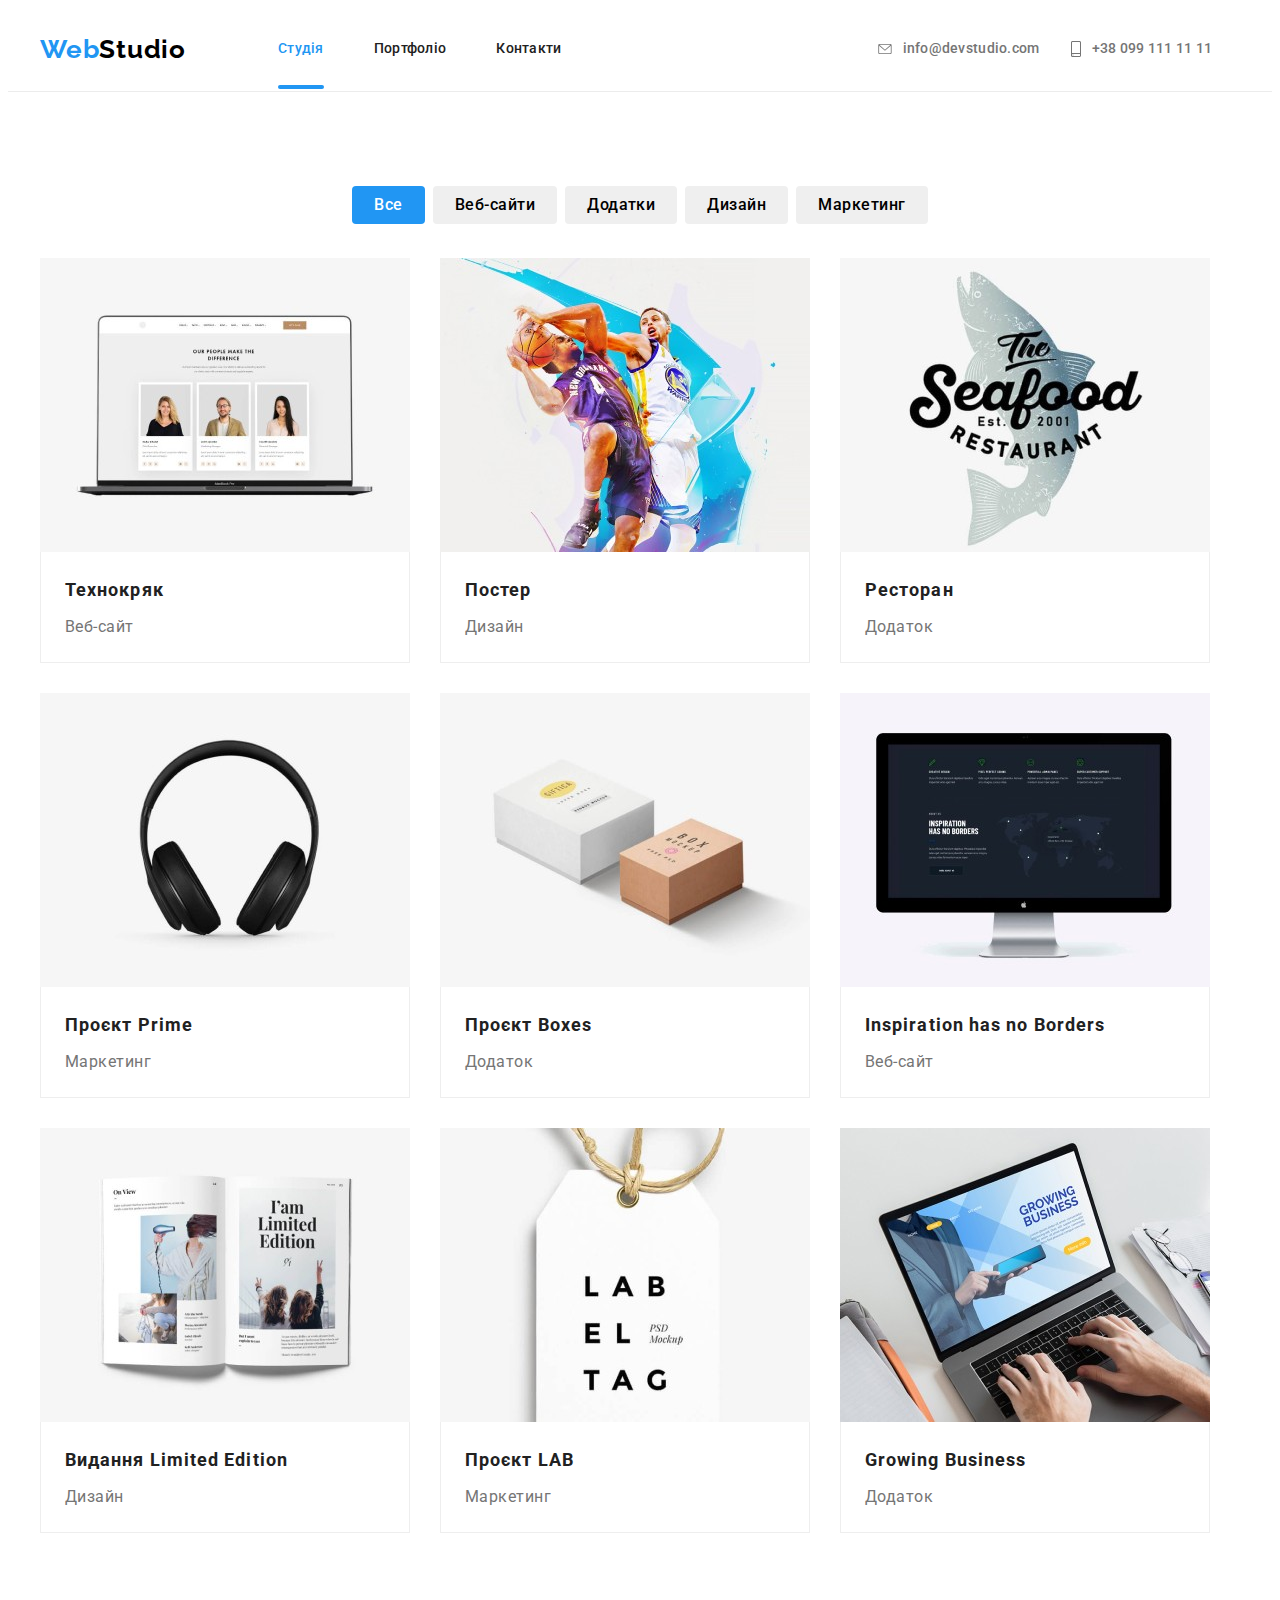
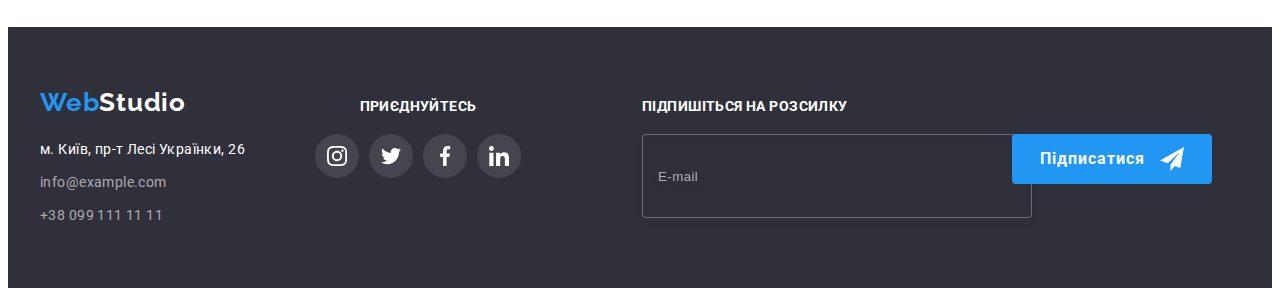
==== commit 14bcdf19: "portfolio" ====
--- a/portfolio.html
+++ b/portfolio.html
@@ -148,12 +148,42 @@
           <ul class="portfolio-list">
             <li class="link portfolio-item">
               <a class="link portfolio-link" href="">
-                <img
-                  class="portfolio-img"
-                  src="./images/portfolio/tehnokryac.jpg"
-                  alt="веб-сайт технокряк"
-                  width="370"
-                />
+                <picture>
+                  <source
+                    media="(min-width: 1200px)"
+                    srcset="
+                      ./images\portfolio\img-1@1x_lg.jpg 1x,
+                      ./images\portfolio\img-1@2x_lg.jpg 2x
+                    "
+                    type="image/jpg"
+                  />
+
+                  <source
+                    media="(min-width:768px)"
+                    srcset="
+                      ./images\portfolio\img-1@1x_md.jpg 1x,
+                      ./images\portfolio\img-1@2x_md.jpg 2x
+                    "
+                    type="image/jpg"
+                  />
+
+                  <source
+                    media="(max-width:767px)"
+                    srcset="
+                      ./images\portfolio\img-1@1x_sm.jpg 1x,
+                      ./images\portfolio\img-1@2x_sm.jpg 2x
+                    "
+                    type="image/jpg"
+                  />
+                  <img
+                    class="portfolio-img"
+                    src="./images\portfolio\img-1@1x_sm.jpg"
+                    alt="веб-сайт технокряк"
+                    width="450"
+                    height="294"
+                  />
+                </picture>
+
                 <div class="portfolio-overlay">
                   <p class="portfolio-overlay-text">
                     Ресурс пропонує комплексні пропозиції з різним рівнем функціоналу та сервісів.
@@ -169,12 +199,42 @@
             </li>
             <li class="link portfolio-item">
               <a class="link portfolio-link" href="">
-                <img
-                  class="portfolio-img"
-                  src="./images/portfolio/poster.jpg"
-                  alt="Постер"
-                  width="370"
-                />
+                <picture>
+                  <source
+                    media="(min-width: 1200px)"
+                    srcset="
+                      ./images\portfolio\img-2@1x_lg.jpg 1x,
+                      ./images\portfolio\img-2@2x_lg.jpg 2x
+                    "
+                    type="image/jpg"
+                  />
+
+                  <source
+                    media="(min-width:768px)"
+                    srcset="
+                      ./images\portfolio\img-2@1x_md.jpg 1x,
+                      ./images\portfolio\img-2@2x_md.jpg 2x
+                    "
+                    type="image/jpg"
+                  />
+
+                  <source
+                    media="(max-width:767px)"
+                    srcset="
+                      ./images\portfolio\img-2@1x_sm.jpg 1x,
+                      ./images\portfolio\img-2@2x_sm.jpg 2x
+                    "
+                    type="image/jpg"
+                  />
+                  <img
+                    class="portfolio-img"
+                    src="./images\portfolio\img-2@1x_sm.jpg"
+                    alt="Постер"
+                    width="450"
+                    height="294"
+                  />
+                </picture>
+
                 <div class="portfolio-overlay">
                   <p class="portfolio-overlay-text">
                     Ресурс пропонує комплексні пропозиції з різним рівнем функціоналу та сервісів.
@@ -190,12 +250,42 @@
             </li>
             <li class="link portfolio-item">
               <a class="link portfolio-link" href="">
-                <img
-                  class="portfolio-img"
-                  src="./images/portfolio/restaurant.jpg"
-                  alt="Ресторан морской эды"
-                  width="370"
-                />
+                <picture>
+                  <source
+                    media="(min-width: 1200px)"
+                    srcset="
+                      ./images\portfolio\img-3@1x_lg.jpg 1x,
+                      ./images\portfolio\img-3@2x_lg.jpg 2x
+                    "
+                    type="image/jpg"
+                  />
+
+                  <source
+                    media="(min-width:768px)"
+                    srcset="
+                      ./images\portfolio\img-3@1x_md.jpg 1x,
+                      ./images\portfolio\img-3@2x_md.jpg 2x
+                    "
+                    type="image/jpg"
+                  />
+
+                  <source
+                    media="(max-width:767px)"
+                    srcset="
+                      ./images\portfolio\img-3@1x_sm.jpg 1x,
+                      ./images\portfolio\img-3@2x_sm.jpg 2x
+                    "
+                    type="image/jpg"
+                  />
+                  <img
+                    class="portfolio-img"
+                    src="./images\portfolio\img-3@1x_sm.jpg"
+                    alt="Ресторан морської їжі"
+                    width="450"
+                    height="294"
+                  />
+                </picture>
+
                 <div class="portfolio-overlay">
                   <p class="portfolio-overlay-text">
                     Ресурс пропонує комплексні пропозиції з різним рівнем функціоналу та сервісів.
@@ -211,12 +301,42 @@
             </li>
             <li class="link portfolio-item">
               <a class="link portfolio-link" href="">
-                <img
-                  class="portfolio-img"
-                  src="./images/portfolio/project_prime.jpg"
-                  alt="Проект прайм"
-                  width="370"
-                />
+                <picture>
+                  <source
+                    media="(min-width: 1200px)"
+                    srcset="
+                      ./images\portfolio\img-4@1x_lg.jpg 1x,
+                      ./images\portfolio\img-4@2x_lg.jpg 2x
+                    "
+                    type="image/jpg"
+                  />
+
+                  <source
+                    media="(min-width:768px)"
+                    srcset="
+                      ./images\portfolio\img-4@1x_md.jpg 1x,
+                      ./images\portfolio\img-4@2x_md.jpg 2x
+                    "
+                    type="image/jpg"
+                  />
+
+                  <source
+                    media="(max-width:767px)"
+                    srcset="
+                      ./images\portfolio\img-4@1x_sm.jpg 1x,
+                      ./images\portfolio\img-4@2x_sm.jpg 2x
+                    "
+                    type="image/jpg"
+                  />
+                  <img
+                    class="portfolio-img"
+                    src="./images\portfolio\img-4@1x_sm.jpg"
+                    alt="Проект прайм"
+                    width="450"
+                    height="294"
+                  />
+                </picture>
+
                 <div class="portfolio-overlay">
                   <p class="portfolio-overlay-text">
                     Ресурс пропонує комплексні пропозиції з різним рівнем функціоналу та сервісів.
@@ -232,12 +352,42 @@
             </li>
             <li class="link portfolio-item">
               <a class="link portfolio-link" href="">
-                <img
-                  class="portfolio-img"
-                  src="./images/portfolio/project_boxes.jpg"
-                  alt="Проект Коробки"
-                  width="370"
-                />
+                <picture>
+                  <source
+                    media="(min-width: 1200px)"
+                    srcset="
+                      ./images\portfolio\img-5@1x_lg.jpg 1x,
+                      ./images\portfolio\img-5@2x_lg.jpg 2x
+                    "
+                    type="image/jpg"
+                  />
+
+                  <source
+                    media="(min-width:768px)"
+                    srcset="
+                      ./images\portfolio\img-5@1x_md.jpg 1x,
+                      ./images\portfolio\img-5@2x_md.jpg 2x
+                    "
+                    type="image/jpg"
+                  />
+
+                  <source
+                    media="(max-width:767px)"
+                    srcset="
+                      ./images\portfolio\img-5@1x_sm.jpg 1x,
+                      ./images\portfolio\img-5@2x_sm.jpg 2x
+                    "
+                    type="image/jpg"
+                  />
+                  <img
+                    class="portfolio-img"
+                    src="./images\portfolio\img-5@1x_sm.jpg"
+                    alt="Проект Коробки"
+                    width="450"
+                    height="294"
+                  />
+                </picture>
+
                 <div class="portfolio-overlay">
                   <p class="portfolio-overlay-text">
                     Ресурс пропонує комплексні пропозиції з різним рівнем функціоналу та сервісів.
@@ -253,13 +403,42 @@
             </li>
             <li class="link portfolio-item">
               <a class="link portfolio-link" href="">
-                <img
-                  class="portfolio-img"
-                  src="./images/portfolio/inspiration.jpg"
-                  lang="en"
-                  alt="Inspiration has no Borders"
-                  width="370"
-                />
+                <picture>
+                  <source
+                    media="(min-width: 1200px)"
+                    srcset="
+                      ./images\portfolio\img-6@1x_lg.jpg 1x,
+                      ./images\portfolio\img-6@2x_lg.jpg 2x
+                    "
+                    type="image/jpg"
+                  />
+
+                  <source
+                    media="(min-width:768px)"
+                    srcset="
+                      ./images\portfolio\img-6@1x_md.jpg 1x,
+                      ./images\portfolio\img-6@2x_md.jpg 2x
+                    "
+                    type="image/jpg"
+                  />
+
+                  <source
+                    media="(max-width:767px)"
+                    srcset="
+                      ./images\portfolio\img-6@1x_sm.jpg 1x,
+                      ./images\portfolio\img-6@2x_sm.jpg 2x
+                    "
+                    type="image/jpg"
+                  />
+                  <img
+                    class="portfolio-img"
+                    src="./images\portfolio\img-6@1x_sm.jpg"
+                    alt="Inspiration has no Borders"
+                    width="450"
+                    height="294"
+                  />
+                </picture>
+
                 <div class="portfolio-overlay">
                   <p class="portfolio-overlay-text">
                     Ресурс пропонує комплексні пропозиції з різним рівнем функціоналу та сервісів.
@@ -275,12 +454,42 @@
             </li>
             <li class="link portfolio-item">
               <a class="link portfolio-link" href="">
-                <img
-                  class="portfolio-img"
-                  src="./images/portfolio/limeted_edition.jpg"
-                  alt="Издание"
-                  width="370"
-                />
+                <picture>
+                  <source
+                    media="(min-width: 1200px)"
+                    srcset="
+                      ./images\portfolio\img-7@1x_lg.jpg 1x,
+                      ./images\portfolio\img-7@2x_lg.jpg 2x
+                    "
+                    type="image/jpg"
+                  />
+
+                  <source
+                    media="(min-width:768px)"
+                    srcset="
+                      ./images\portfolio\img-7@1x_md.jpg 1x,
+                      ./images\portfolio\img-7@2x_md.jpg 2x
+                    "
+                    type="image/jpg"
+                  />
+
+                  <source
+                    media="(max-width:767px)"
+                    srcset="
+                      ./images\portfolio\img-7@1x_sm.jpg 1x,
+                      ./images\portfolio\img-7@2x_sm.jpg 2x
+                    "
+                    type="image/jpg"
+                  />
+                  <img
+                    class="portfolio-img"
+                    src="./images\portfolio\img-7@1x_sm.jpg"
+                    alt="Видання"
+                    width="450"
+                    height="294"
+                  />
+                </picture>
+
                 <div class="portfolio-overlay">
                   <p class="portfolio-overlay-text">
                     Ресурс пропонує комплексні пропозиції з різним рівнем функціоналу та сервісів.
@@ -297,12 +506,42 @@
 
             <li class="link portfolio-item">
               <a class="link portfolio-link" href="">
-                <img
-                  class="portfolio-img"
-                  src="./images/portfolio/project_lab.jpg"
-                  alt="Проект ЛАБ"
-                  width="370"
-                />
+                <picture>
+                  <source
+                    media="(min-width: 1200px)"
+                    srcset="
+                      ./images\portfolio\img-8@1x_lg.jpg 1x,
+                      ./images\portfolio\img-8@2x_lg.jpg 2x
+                    "
+                    type="image/jpg"
+                  />
+
+                  <source
+                    media="(min-width:768px)"
+                    srcset="
+                      ./images\portfolio\img-8@1x_md.jpg 1x,
+                      ./images\portfolio\img-8@2x_md.jpg 2x
+                    "
+                    type="image/jpg"
+                  />
+
+                  <source
+                    media="(max-width:767px)"
+                    srcset="
+                      ./images\portfolio\img-8@1x_sm.jpg 1x,
+                      ./images\portfolio\img-8@2x_sm.jpg 2x
+                    "
+                    type="image/jpg"
+                  />
+                  <img
+                    class="portfolio-img"
+                    src="./images\portfolio\img-8@1x_sm.jpg"
+                    alt="Проект ЛАБ"
+                    width="450"
+                    height="294"
+                  />
+                </picture>
+
                 <div class="portfolio-overlay">
                   <p class="portfolio-overlay-text">
                     Ресурс пропонує комплексні пропозиції з різним рівнем функціоналу та сервісів.
@@ -318,13 +557,42 @@
             </li>
             <li class="link portfolio-item">
               <a class="link portfolio-link" href="">
-                <img
-                  class="portfolio-img"
-                  src="./images/portfolio/growing_busines.jpg"
-                  lang="en"
-                  alt="Growing Business"
-                  width="370"
-                />
+                <picture>
+                  <source
+                    media="(min-width: 1200px)"
+                    srcset="
+                      ./images\portfolio\img-9@1x_lg.jpg 1x,
+                      ./images\portfolio\img-9@2x_lg.jpg 2x
+                    "
+                    type="image/jpg"
+                  />
+
+                  <source
+                    media="(min-width:768px)"
+                    srcset="
+                      ./images\portfolio\img-9@1x_md.jpg 1x,
+                      ./images\portfolio\img-9@2x_md.jpg 2x
+                    "
+                    type="image/jpg"
+                  />
+
+                  <source
+                    media="(max-width:767px)"
+                    srcset="
+                      ./images\portfolio\img-9@1x_sm.jpg 1x,
+                      ./images\portfolio\img-9@2x_sm.jpg 2x
+                    "
+                    type="image/jpg"
+                  />
+                  <img
+                    class="portfolio-img"
+                    src="./images\portfolio\img-9@1x_sm.jpg"
+                    alt="Growing Business"
+                    width="450"
+                    height="294"
+                  />
+                </picture>
+
                 <div class="portfolio-overlay">
                   <p class="portfolio-overlay-text">
                     Ресурс пропонує комплексні пропозиції з різним рівнем функціоналу та сервісів.
--- a/css/main.min.css
+++ b/css/main.min.css
@@ -1 +1 @@
-:root{--main-font: "Roboto", sans-serif;--secondary-font: "Raleway", sans-serif;--main-txt-cl: #757575;--accent-txt-cl: #2196f3;--dark-bg-cl: #2f303a;--light-bg-cl: #f5f4fa;--light-bg-portfolio-cl: #eeeeee;--main-white: #ffffff;--icons-color: #afb1b8}.visually-hidden{position:absolute;white-space:nowrap;width:1px;height:1px;overflow:hidden;border:0;padding:0;clip:rect(0 0 0 0);-webkit-clip-path:inset(50%);clip-path:inset(50%);margin:-1px}body{font-family:var(--main-font);color:var(--main-txt-cl)}.link,.list{list-style:none;color:currentColor;text-decoration:none;margin:0;padding:0}h1,h2,h3,h4,h5,p,ul{margin:0;padding:0}img{display:block}.btn{font-family:inherit;font-weight:700;font-size:16px;line-height:1.88em;display:-webkit-box;display:-ms-flexbox;display:flex;letter-spacing:.06em;cursor:pointer;padding:6px 22px;border-radius:4px;border:none;-webkit-transition:color 250ms cubic-bezier(0.4, 0, 0.2, 1),background-color 250ms cubic-bezier(0.4, 0, 0.2, 1),-webkit-box-shadow 250ms cubic-bezier(0.4, 0, 0.2, 1);transition:color 250ms cubic-bezier(0.4, 0, 0.2, 1),background-color 250ms cubic-bezier(0.4, 0, 0.2, 1),-webkit-box-shadow 250ms cubic-bezier(0.4, 0, 0.2, 1);transition:color 250ms cubic-bezier(0.4, 0, 0.2, 1),background-color 250ms cubic-bezier(0.4, 0, 0.2, 1),box-shadow 250ms cubic-bezier(0.4, 0, 0.2, 1);transition:color 250ms cubic-bezier(0.4, 0, 0.2, 1),background-color 250ms cubic-bezier(0.4, 0, 0.2, 1),box-shadow 250ms cubic-bezier(0.4, 0, 0.2, 1),-webkit-box-shadow 250ms cubic-bezier(0.4, 0, 0.2, 1)}.btn:hover,.btn:focus{color:var(--main-white);background-color:var(--accent-txt-cl);-webkit-box-shadow:0px 3px 1px rgba(0,0,0,.1),0px 1px 2px rgba(0,0,0,.08),0px 2px 2px rgba(0,0,0,.12);box-shadow:0px 3px 1px rgba(0,0,0,.1),0px 1px 2px rgba(0,0,0,.08),0px 2px 2px rgba(0,0,0,.12)}.btn-portfolio{font-family:inherit;font-weight:500;font-size:16px;line-height:1.62em;display:-webkit-box;display:-ms-flexbox;display:flex;letter-spacing:.03em;cursor:pointer;padding:6px 22px;border-radius:4px;border:none;-webkit-transition:color 250ms cubic-bezier(0.4, 0, 0.2, 1),background-color 250ms cubic-bezier(0.4, 0, 0.2, 1),-webkit-box-shadow 250ms cubic-bezier(0.4, 0, 0.2, 1);transition:color 250ms cubic-bezier(0.4, 0, 0.2, 1),background-color 250ms cubic-bezier(0.4, 0, 0.2, 1),-webkit-box-shadow 250ms cubic-bezier(0.4, 0, 0.2, 1);transition:color 250ms cubic-bezier(0.4, 0, 0.2, 1),background-color 250ms cubic-bezier(0.4, 0, 0.2, 1),box-shadow 250ms cubic-bezier(0.4, 0, 0.2, 1);transition:color 250ms cubic-bezier(0.4, 0, 0.2, 1),background-color 250ms cubic-bezier(0.4, 0, 0.2, 1),box-shadow 250ms cubic-bezier(0.4, 0, 0.2, 1),-webkit-box-shadow 250ms cubic-bezier(0.4, 0, 0.2, 1)}.btn-portfolio:hover,.btn-portfolio:focus{color:var(--main-white);background-color:var(--accent-txt-cl);-webkit-box-shadow:0px 3px 1px rgba(0,0,0,.1),0px 1px 2px rgba(0,0,0,.08),0px 2px 2px rgba(0,0,0,.12);box-shadow:0px 3px 1px rgba(0,0,0,.1),0px 1px 2px rgba(0,0,0,.08),0px 2px 2px rgba(0,0,0,.12)}.portfolio-btn-current{background-color:#2196f3;color:var(--main-white)}.btn-mode-blue{font-weight:700;font-size:16px;line-height:1.88em;display:-webkit-box;display:-ms-flexbox;display:flex;letter-spacing:.06em;color:#fff;background-color:var(--accent-txt-cl)}.btn-mode-blue{-webkit-box-align:center;-ms-flex-align:center;align-items:center;border-radius:4px;margin:auto;padding:10px 32px;border:none}.btn-mode-blue:focus,.btn-mode-blue:hover{background-color:#188ce8}.conteiner{margin-right:auto;margin-left:auto;padding:0 15px}@media screen and (min-width: 480px){.conteiner{width:480px}}@media screen and (min-width: 768px){.conteiner{width:768px}}@media screen and (min-width: 1200px){.conteiner{width:1200px}}.modal{position:absolute;top:50%;left:50%;background-color:var(--main-white);-webkit-box-shadow:0px 1px 3px rgba(0,0,0,.12),0px 1px 1px rgba(0,0,0,.14),0px 2px 1px rgba(0,0,0,.2);box-shadow:0px 1px 3px rgba(0,0,0,.12),0px 1px 1px rgba(0,0,0,.14),0px 2px 1px rgba(0,0,0,.2);border-radius:4px;padding-left:40px;padding-right:40px;background-color:var(--main-white);-webkit-transition:background-color 250ms cubic-bezier(0.4, 0, 0.2, 1);transition:background-color 250ms cubic-bezier(0.4, 0, 0.2, 1);-webkit-transition:-webkit-transform 250ms cubic-bezier(0.4, 0, 0.2, 1);transition:-webkit-transform 250ms cubic-bezier(0.4, 0, 0.2, 1);transition:transform 250ms cubic-bezier(0.4, 0, 0.2, 1);transition:transform 250ms cubic-bezier(0.4, 0, 0.2, 1), -webkit-transform 250ms cubic-bezier(0.4, 0, 0.2, 1);-webkit-transform:translate(-50%, -50%) scale(1);transform:translate(-50%, -50%) scale(1);z-index:1003;width:450px;height:609px}@media screen and (min-width: 1200px){.modal{width:528px;height:581px}}.backdrop.is-hidden .modal{-webkit-transform:translate(-50%, -50%) scale(0.4);transform:translate(-50%, -50%) scale(0.4)}.form-btn{position:absolute;top:8px;right:8px;display:-webkit-box;display:-ms-flexbox;display:flex;-webkit-box-pack:center;-ms-flex-pack:center;justify-content:center;-webkit-box-align:center;-ms-flex-align:center;align-items:center;width:30px;height:30px;border-radius:50%;background-color:rgba(0,0,0,0);border:1px solid rgba(0,0,0,.1);padding:0px;cursor:pointer;-webkit-transition:border 250ms cubic-bezier(0.4, 0, 0.2, 1);transition:border 250ms cubic-bezier(0.4, 0, 0.2, 1)}.form-btn:hover,.form-btn:focus{fill:var(--accent-txt-cl)}.form-btn-icon{position:absolute;top:30px;left:12px;-webkit-transition:250ms cubic-bezier(0.4, 0, 0.2, 1);transition:250ms cubic-bezier(0.4, 0, 0.2, 1)}.form-btn__close{-webkit-transition:fill 250ms cubic-bezier(0.4, 0, 0.2, 1);transition:fill 250ms cubic-bezier(0.4, 0, 0.2, 1)}.form-btn__close:hover,.form-btn__close:focus{fill:var(--accent-txt-cl)}.backdrop{position:fixed;top:0;left:0;width:100%;height:100%;background-color:rgba(0,0,0,.2);-webkit-transition:opacity 250ms cubic-bezier(0.4, 0, 0.2, 1),visibility 250ms cubic-bezier(0.4, 0, 0.2, 1);transition:opacity 250ms cubic-bezier(0.4, 0, 0.2, 1),visibility 250ms cubic-bezier(0.4, 0, 0.2, 1);z-index:1002}.backdrop.is-hidden{opacity:0;visibility:hidden;pointer-events:none;-webkit-transition:opacity 250ms cubic-bezier(0.4, 0, 0.2, 1),visibility 250ms cubic-bezier(0.4, 0, 0.2, 1);transition:opacity 250ms cubic-bezier(0.4, 0, 0.2, 1),visibility 250ms cubic-bezier(0.4, 0, 0.2, 1)}.form{position:relative;display:-webkit-box;display:-ms-flexbox;display:flex;-webkit-box-orient:vertical;-webkit-box-direction:normal;-ms-flex-direction:column;flex-direction:column;margin-bottom:10px}.form__title{display:block;font-weight:700;font-size:20px;line-height:1.15em;text-align:center;letter-spacing:.03em;color:#212121;padding-top:40px;margin-bottom:12px}.form__text{margin-bottom:4px;display:block;font-size:12px;line-height:1.17em;letter-spacing:.01em;color:var(--main-txt-cl)}.form__input{width:100%;height:40px;border:1px solid rgba(33,33,33,.2);border-radius:4px;padding:11px 42px;-webkit-transition:border 250ms cubic-bezier(0.4, 0, 0.2, 1);transition:border 250ms cubic-bezier(0.4, 0, 0.2, 1)}.form__input:hover+.form-btn-icon,.form__input:focus+.form-btn-icon{fill:var(--accent-txt-cl)}.form__input:hover,.form__input:focus{border-color:var(--accent-txt-cl);outline-color:var(--accent-txt-cl)}.form__input--coment{width:100%;height:120px;padding:12px 16px;border:1px solid rgba(33,33,33,.2);border-radius:4px;resize:none;font-weight:400;font-size:14px;line-height:1.14;letter-spacing:.01em;-webkit-transition:border 250ms cubic-bezier(0.4, 0, 0.2, 1);transition:border 250ms cubic-bezier(0.4, 0, 0.2, 1)}.form__input--coment:hover,.form__input--coment:focus{border-color:var(--accent-txt-cl);outline-color:var(--accent-txt-cl)}.form__input--coment--coment::-webkit-input-placeholder{font-weight:400;font-size:14px;line-height:1.14;letter-spacing:.01em;color:rgba(117,117,117,.5)}.form__input--coment--coment::-moz-placeholder{font-weight:400;font-size:14px;line-height:1.14;letter-spacing:.01em;color:rgba(117,117,117,.5)}.form__input--coment--coment:-ms-input-placeholder{font-weight:400;font-size:14px;line-height:1.14;letter-spacing:.01em;color:rgba(117,117,117,.5)}.form__input--coment--coment::-ms-input-placeholder{font-weight:400;font-size:14px;line-height:1.14;letter-spacing:.01em;color:rgba(117,117,117,.5)}.form__input--coment--coment::placeholder{font-weight:400;font-size:14px;line-height:1.14;letter-spacing:.01em;color:rgba(117,117,117,.5)}.checkbox{display:-webkit-box;display:-ms-flexbox;display:flex;-webkit-box-pack:center;-ms-flex-pack:center;justify-content:center;margin-bottom:30px}.checkbox__group{position:relative;display:-webkit-box;display:-ms-flexbox;display:flex;-webkit-box-align:center;-ms-flex-align:center;align-items:center;-webkit-box-pack:center;-ms-flex-pack:center;justify-content:center;-webkit-transform:background-image 250ms cubic-bezier(0.4, 0, 0.2, 1);transform:background-image 250ms cubic-bezier(0.4, 0, 0.2, 1);width:425px;height:24px}.checkbox__text--link{color:var(--accent-txt-cl);margin-left:4px;text-decoration:underline}.checkbox__input{position:absolute;white-space:nowrap;width:1px;height:1px;overflow:hidden;border:0;padding:0;clip:rect(0 0 0 0);-webkit-clip-path:inset(50%);clip-path:inset(50%);margin:-1px;margin-right:8px}.checkbox__text,.checkbox__text--link{font-size:14px;line-height:1.17em;letter-spacing:.03em}.checkbox__icon{width:16px;height:15px;margin-right:8px;border:2px solid var(--dark-bg-cl);border-radius:2px;-webkit-transition:250ms cubic-bezier(0.4, 0, 0.2, 1);transition:250ms cubic-bezier(0.4, 0, 0.2, 1)}.checkbox__input:checked+.checkbox__icon{background-color:var(--accent-txt-cl);background-image:url(../images/icons/form-icons/check.svg);background-repeat:no-repeat;background-position:center;border-radius:2px;background-origin:border-box;-webkit-transform:background-color 250ms cubic-bezier(0.4, 0, 0.2, 1);transform:background-color 250ms cubic-bezier(0.4, 0, 0.2, 1);-webkit-transform:background-image 250ms cubic-bezier(0.4, 0, 0.2, 1);transform:background-image 250ms cubic-bezier(0.4, 0, 0.2, 1);border-color:rgba(0,0,0,0)}.checkbox__input:hover+.checkbox__icon,.checkbox__input:focus+.checkbox__icon{border:2px solid var(--accent-txt-cl);border-radius:2px;-webkit-transform:border-color 250ms cubic-bezier(0.4, 0, 0.2, 1);transform:border-color 250ms cubic-bezier(0.4, 0, 0.2, 1)}.subscribe{padding-top:0}@media screen and (min-width: 768px){.subscribe{padding-top:60px;text-align:center;width:450px;margin:0 auto}}@media screen and (min-width: 1200px){.subscribe{position:relative;width:570px;height:86px;padding-top:0;text-align:start}}.subscribe__title{display:block;font-weight:700;font-size:14px;line-height:16px;letter-spacing:.03em;text-transform:uppercase;color:var(--main-white);margin-bottom:20px}@media screen and (max-width: 767px){.subscribe__title{text-align:center}}.subscribe__input{height:50px;padding:16px 15px;width:100%;margin-bottom:20px;border:1px solid rgba(255,255,255,.3);-webkit-filter:drop-shadow(0px 4px 4px rgba(0, 0, 0, 0.15));filter:drop-shadow(0px 4px 4px rgba(0, 0, 0, 0.15));border-radius:4px;outline:var(--accent-txt-cl);background-color:rgba(0,0,0,0);-webkit-transition:border 250ms cubic-bezier(0.4, 0, 0.2, 1);transition:border 250ms cubic-bezier(0.4, 0, 0.2, 1);color:var(--main-txt-cl)}@media screen and (min-width: 1200px){.subscribe__input{width:358px;margin-right:12px}}.subscribe__input::-webkit-input-placeholder{letter-spacing:.03em;color:rgba(255,255,255,.6)}.subscribe__input::-moz-placeholder{letter-spacing:.03em;color:rgba(255,255,255,.6)}.subscribe__input:-ms-input-placeholder{letter-spacing:.03em;color:rgba(255,255,255,.6)}.subscribe__input::-ms-input-placeholder{letter-spacing:.03em;color:rgba(255,255,255,.6)}.subscribe__input::placeholder{letter-spacing:.03em;color:rgba(255,255,255,.6)}.subscribe__input:hover,.subscribe__input:focus{border-color:var(--accent-txt-cl);outline-color:var(--accent-txt-cl)}.subscribe-btn__txt{margin-right:12px}@media screen and (min-width: 1200px){.subscribe-btn__txt{position:absolute;top:10px;left:28px}}@media screen and (min-width: 1200px){.subscribe-btn__icon{position:absolute;-webkit-box-align:center;-ms-flex-align:center;align-items:center;top:13px;right:28px}}@media screen and (min-width: 1200px){.btn-mode-blue__subscribe{position:absolute;width:200px;height:50px;bottom:0;right:0}}.portfolio-overlay{position:absolute;width:100%;height:100%;top:0;left:0;overflow:hidden}.portfolio-overlay-text{position:absolute;color:var(--main-white);font-size:18px;line-height:1.56em;letter-spacing:.03em;display:-webkit-box;display:-ms-flexbox;display:flex;-webkit-box-align:center;-ms-flex-align:center;align-items:center;-webkit-box-pack:center;-ms-flex-pack:center;justify-content:center;padding:63px 24px;background:rgba(33,150,243,.9);top:0;left:0;-webkit-transform:translateY(100%);transform:translateY(100%);-webkit-transition:-webkit-transform 250ms cubic-bezier(0.4, 0, 0.2, 1);transition:-webkit-transform 250ms cubic-bezier(0.4, 0, 0.2, 1);transition:transform 250ms cubic-bezier(0.4, 0, 0.2, 1);transition:transform 250ms cubic-bezier(0.4, 0, 0.2, 1), -webkit-transform 250ms cubic-bezier(0.4, 0, 0.2, 1)}.portfolio-link:hover .portfolio-overlay-text,.portfolio-link:focus .portfolio-overlay-text{-webkit-transform:translateY(0);transform:translateY(0);opacity:1;overflow:hidden}.menu{margin-bottom:auto}.menu-overlay{position:fixed;top:0;left:0;width:100%;height:100%;z-index:2000;background-color:#fff;opacity:0;pointer-events:none;visibility:hidden;-webkit-transform:translateX(100%);transform:translateX(100%);-webkit-transition:-webkit-transform 250ms cubic-bezier(0.4, 0, 0.2, 1);transition:-webkit-transform 250ms cubic-bezier(0.4, 0, 0.2, 1);transition:transform 250ms cubic-bezier(0.4, 0, 0.2, 1);transition:transform 250ms cubic-bezier(0.4, 0, 0.2, 1), -webkit-transform 250ms cubic-bezier(0.4, 0, 0.2, 1)}@media screen and (min-width: 768px){.menu-overlay{display:none}}.menu-overlay.is-open{-webkit-transform:translate(0);transform:translate(0);opacity:1;pointer-events:initial;visibility:visible;-webkit-transition:250ms cubic-bezier(0.4, 0, 0.2, 1);transition:250ms cubic-bezier(0.4, 0, 0.2, 1)}.menu-conteiner{display:-webkit-box;display:-ms-flexbox;display:flex;-webkit-box-orient:vertical;-webkit-box-direction:normal;-ms-flex-direction:column;flex-direction:column;max-width:480px;padding:48px 40px;height:100%}.menu-studio{padding-bottom:36px}.menu__portfolio{padding-bottom:32px}.menu__link{font-weight:500;font-size:40px;line-height:1.14em;letter-spacing:.02em;color:#212121;-webkit-transition:color 250ms cubic-bezier(0.4, 0, 0.2, 1);transition:color 250ms cubic-bezier(0.4, 0, 0.2, 1)}.menu__link:hover,.menu__link:focus{color:var(--accent-txt-cl)}.menu__link--current{color:#2196f3;color:var(--accent-txt-cl)}.menu-btn{position:absolute;top:10px;right:15px;width:40px;height:40px;background-color:rgba(0,0,0,0);border:none;padding:0px;cursor:pointer;-webkit-transition:border 250ms cubic-bezier(0.4, 0, 0.2, 1);transition:border 250ms cubic-bezier(0.4, 0, 0.2, 1)}@media screen and (min-width: 768px){.menu-btn{display:none}}.menu-btn:focus{fill:var(--accent-txt-cl)}.menu-btn__close{-webkit-transition:fill 250ms cubic-bezier(0.4, 0, 0.2, 1);transition:fill 250ms cubic-bezier(0.4, 0, 0.2, 1);fill:#212121}.menu-btn__close:hover,.menu-btn__close:focus{fill:var(--accent-txt-cl)}.menu__list{padding-bottom:64px}.menu__phone{font-weight:500;font-size:34px;line-height:1.17em;letter-spacing:.02em;color:var(--accent-txt-cl)}.menu__phone--link{margin-bottom:32px}.menu__mail{font-weight:500;font-size:24px;line-height:1.17em;letter-spacing:.02em}.social-mobile{display:-webkit-box;display:-ms-flexbox;display:flex;-ms-flex-wrap:wrap;flex-wrap:wrap;gap:10px;-webkit-box-align:center;-ms-flex-align:center;align-items:center}.social-mobile-item{display:-webkit-box;display:-ms-flexbox;display:flex;font-weight:500;font-size:18px;line-height:1.22em;letter-spacing:.02em;color:var(--accent-txt-cl)}.social-mobile-item:not(:last-child)::after{content:" ";display:block;width:1px;background-color:rgba(33,33,33,.2);margin-left:10px}.header{background-color:var(--main-white);border-bottom:1px solid #ececec}.header-conteiner{display:-webkit-box;display:-ms-flexbox;display:flex;-webkit-box-align:center;-ms-flex-align:center;align-items:center;position:relative}.header__list{display:none}@media screen and (min-width: 768px){.header__list{display:block;-webkit-box-align:center;-ms-flex-align:center;align-items:center}}@media screen and (min-width: 1200px){.header__list{display:-webkit-box;display:-ms-flexbox;display:flex;-webkit-box-align:center;-ms-flex-align:center;align-items:center;-webkit-box-pack:center;-ms-flex-pack:center;justify-content:center}}.header__phone-icon,.header__mail-icon{fill:currentColor}@media screen and (min-width: 768px){.header__phone-icon{width:10px;height:14px;margin-right:10px}}@media screen and (min-width: 1200px){.header__phone-icon{width:12px;height:16px;margin-right:10px}}@media screen and (min-width: 768px){.header__mail-icon{width:14px;height:10px;margin-right:10px}}@media screen and (min-width: 1200px){.header__mail-icon{width:16px;height:10px;margin-right:10px}}@media screen and (min-width: 768px){.header__mail{margin-bottom:10px}}@media screen and (min-width: 1200px){.header__mail{margin-bottom:0}}.header-logo{font-family:"Raleway";font-style:normal;font-weight:700;padding:16px 0;font-size:24px;line-height:1.117em;letter-spacing:.03em;color:#2196f3;color:var(--accent-txt-cl)}@media screen and (min-width: 768px){.header-logo{padding:26px 0;margin-right:87px}}@media screen and (min-width: 1200px){.header-logo{margin-right:92px;font-size:26px;line-height:1.19em}}.header-logo__cl{color:#000}.header__link{color:var(--main-txt-cl);font-weight:500;letter-spacing:.02em;-webkit-transition:color 250ms cubic-bezier(0.4, 0, 0.2, 1);transition:color 250ms cubic-bezier(0.4, 0, 0.2, 1)}@media screen and (min-width: 1200px){.header__link--letter{margin-right:30px}}.header__link--phone,.header__link--letter{display:-webkit-box;display:-ms-flexbox;display:flex;-webkit-box-align:center;-ms-flex-align:center;align-items:center}@media screen and (max-width: 1199px){.header__link--phone,.header__link--letter{font-size:12px;line-height:1.17em}.header__link--phone:focus,.header__link--letter:focus{color:var(--accent-txt-cl)}}@media screen and (min-width: 1200px){.header__link--phone,.header__link--letter{font-size:14px;line-height:1.14em;padding:32px 0}.header__link--phone:hover,.header__link--phone:focus,.header__link--letter:hover,.header__link--letter:focus{color:var(--accent-txt-cl)}}.nav__list{display:none}@media screen and (min-width: 768px){.nav__list{display:-webkit-box;display:-ms-flexbox;display:flex;gap:50px;-webkit-box-align:center;-ms-flex-align:center;align-items:center;margin-right:96px}}@media screen and (min-width: 1200px){.nav__list{margin-right:315px}}.nav__link{position:relative;font-weight:500;font-size:14px;line-height:1.14em;letter-spacing:.02em;color:#212121;display:block;padding:32px 0;-webkit-transition:color 250ms cubic-bezier(0.4, 0, 0.2, 1);transition:color 250ms cubic-bezier(0.4, 0, 0.2, 1)}@media screen and (min-width: 768px){.nav__link:focus{color:var(--accent-txt-cl)}}@media screen and (min-width: 1200px){.nav__link:hover,.nav__link:focus{color:var(--accent-txt-cl)}}.nav__link--current{font-weight:500;font-size:14px;line-height:1.14em;letter-spacing:.02em;color:#2196f3;color:var(--accent-txt-cl)}.nav__link--current::after{content:" ";position:absolute;left:0;bottom:0;width:100%;height:4px;background-color:var(--accent-txt-cl);border-radius:2px}.main{background-color:#c4c4c4;background-repeat:no-repeat;background-position:center;background-size:cover;max-width:480px;height:400px;margin-left:auto;margin-right:auto;padding-top:118px;padding-bottom:118px;background-image:-webkit-gradient(linear, left bottom, left top, from(rgba(47, 48, 58, 0.4)), to(rgba(47, 48, 58, 0.4))),url(../images/Hero.jpg);background-image:linear-gradient(0deg, rgba(47, 48, 58, 0.4), rgba(47, 48, 58, 0.4)),url(../images/Hero.jpg);border:1px solid #000;-webkit-box-shadow:0px 4px 4px rgba(0,0,0,.25);box-shadow:0px 4px 4px rgba(0,0,0,.25)}@media screen and (min-width: 768px){.main{display:block;height:400px;max-width:768px}}@media screen and (min-width: 1200px){.main{display:block;height:600px;padding-top:200px;padding-bottom:200px;max-width:1600px}}.main__text{margin:0 auto;margin-bottom:30px;font-weight:900;font-size:26px;line-height:1.62em;text-align:center;letter-spacing:.06em;text-transform:uppercase;color:var(--main-white)}@media screen and (min-width: 768px){.main__text{max-width:360px;font-size:26px;line-height:1.62em}}@media screen and (min-width: 1200px){.main__text{max-width:696px;font-size:44px;line-height:1.36em}}.about{padding:60px 0}@media screen and (min-width: 1200px){.about{padding:94px 0}}.about__title{font-weight:700;font-size:14px;line-height:1.14em;letter-spacing:.03em;text-transform:uppercase;color:#212121;margin-bottom:10px}@media screen and (max-width: 767px){.about__title{text-align:center}}.about__text{font-weight:400;font-size:14px;line-height:1.71em;letter-spacing:.03em}@media screen and (min-width: 768px){.about__list{display:-webkit-box;display:-ms-flexbox;display:flex;-ms-flex-wrap:wrap;flex-wrap:wrap;gap:30px}}@media screen and (min-width: 1200px){.about__list{display:-webkit-box;display:-ms-flexbox;display:flex;gap:30px}}.about__item{max-width:450px;padding-bottom:30px}@media screen and (min-width: 768px){.about__item{width:354px;padding-bottom:57px}}@media screen and (min-width: 1200px){.about__item{width:270px}}.about__item::before{display:block;content:"";height:120px;background-position:center;background-repeat:no-repeat;background-color:#f5f4fa;margin-bottom:30px}.about__item:nth-child(1)::before{background-image:url(../images/icons/edit-icon/antenna.svg)}.about__item:nth-child(2)::before{background-image:url(../images/icons/edit-icon/clock.svg)}.about__item:nth-child(3)::before{background-image:url(../images/icons/edit-icon/diagram.svg)}.about__item:nth-child(4)::before{background-image:url(../images/icons/edit-icon/astronaut.svg)}.specification{display:none}@media screen and (min-width: 1200px){.specification{display:block;padding-bottom:94px}.specification-title{font-weight:700;font-size:36px;line-height:1.17em;letter-spacing:.03em;color:#212121;text-align:center;margin-bottom:50px}.specification-list{display:-webkit-box;display:-ms-flexbox;display:flex;gap:30px}.specification-img{position:relative}.specification-text{font-weight:700;font-size:14px;line-height:1.14em;text-align:center;letter-spacing:.03em;text-transform:uppercase;color:var(--main-white);background:rgba(47,48,58,.8);display:-webkit-box;display:-ms-flexbox;display:flex;position:absolute;width:370px;height:70px;-webkit-box-align:center;-ms-flex-align:center;align-items:center;-webkit-box-pack:center;-ms-flex-pack:center;justify-content:center;left:0;bottom:0}}.teem{background:#f5f4fa;padding:94px 0}.teem-title{font-weight:700;font-size:28px;line-height:1.18em;letter-spacing:.03em;color:#212121;text-align:center;margin-bottom:50px}@media screen and (min-width: 1200px){.teem-title{font-size:36px;line-height:1.17em}}@media screen and (min-width: 768px){.teem-list{display:-webkit-box;display:-ms-flexbox;display:flex;-ms-flex-wrap:wrap;flex-wrap:wrap;gap:30px;-webkit-box-align:center;-ms-flex-align:center;align-items:center;-webkit-box-pack:center;-ms-flex-pack:center;justify-content:center}}@media screen and (min-width: 1200px){.teem-list{display:-webkit-box;display:-ms-flexbox;display:flex;gap:30px}}.teem-link{background-color:var(--main-white);-webkit-box-shadow:0px 1px 3px rgba(0,0,0,.12),0px 1px 1px rgba(0,0,0,.14),0px 2px 1px rgba(0,0,0,.2);box-shadow:0px 1px 3px rgba(0,0,0,.12),0px 1px 1px rgba(0,0,0,.14),0px 2px 1px rgba(0,0,0,.2);border-radius:0px 0px 4px 4px}.teem-img{text-align:center}.social{padding:30px 10px}.social-item{border-radius:50%}.social-title{font-weight:500;font-size:16px;line-height:1.19em;letter-spacing:.03em;color:#212121;margin-bottom:10px;text-align:center}.social-text{font-weight:400;font-size:16px;line-height:1.19em;letter-spacing:.03em;margin-bottom:16px;text-align:center}.social-list{display:-webkit-box;display:-ms-flexbox;display:flex;-webkit-box-align:center;-ms-flex-align:center;align-items:center;-webkit-box-pack:center;-ms-flex-pack:center;justify-content:center;gap:10px}.social-icon{fill:currentColor}.social-link{display:-webkit-box;display:-ms-flexbox;display:flex;-webkit-box-align:center;-ms-flex-align:center;align-items:center;-webkit-box-pack:center;-ms-flex-pack:center;justify-content:center;width:44px;height:44px;background-color:var(--main-white);color:var(--icons-color);border-radius:50%;-webkit-transition:background-color 250ms cubic-bezier(0.4, 0, 0.2, 1),color 250ms cubic-bezier(0.4, 0, 0.2, 1);transition:background-color 250ms cubic-bezier(0.4, 0, 0.2, 1),color 250ms cubic-bezier(0.4, 0, 0.2, 1)}.social-link:focus,.social-link:hover{border-radius:50%;background-color:var(--accent-txt-cl);color:var(--main-white)}.clients{padding:94px 0}.clients-title{font-weight:700;font-size:33px;line-height:1.18em;text-align:center;letter-spacing:.03em;color:#212121;text-align:center;margin-bottom:50px}@media screen and (min-width: 1200px){.clients-title{font-size:36px;line-height:1.17em}}.clients-list{display:-webkit-box;display:-ms-flexbox;display:flex;-ms-flex-wrap:wrap;flex-wrap:wrap;-webkit-box-align:center;-ms-flex-align:center;align-items:center;-webkit-box-pack:center;-ms-flex-pack:center;justify-content:center;gap:30px}@media screen and (min-width: 1200px){.clients-list{display:-webkit-box;display:-ms-flexbox;display:flex;-webkit-box-align:center;-ms-flex-align:center;align-items:center;-webkit-box-pack:center;-ms-flex-pack:center;justify-content:center;gap:30px}}.clients-icon{fill:currentColor}.clients-link{display:-webkit-box;display:-ms-flexbox;display:flex;-webkit-box-align:center;-ms-flex-align:center;align-items:center;-webkit-box-pack:center;-ms-flex-pack:center;justify-content:center;width:170px;height:92px;background-color:var(--main-white);border:1px solid #afb1b8;border-radius:4px;color:var(--icons-color);-webkit-transition:border-color 250ms cubic-bezier(0.4, 0, 0.2, 1),color 250ms cubic-bezier(0.4, 0, 0.2, 1);transition:border-color 250ms cubic-bezier(0.4, 0, 0.2, 1),color 250ms cubic-bezier(0.4, 0, 0.2, 1)}.clients-link:focus,.clients-link:hover{border-color:var(--accent-txt-cl);color:var(--accent-txt-cl)}.footer{background:#2f303a;padding:60px 0}@media screen and (min-width: 768px){.footer-block{display:-webkit-box;display:-ms-flexbox;display:flex;-webkit-box-align:baseline;-ms-flex-align:baseline;align-items:baseline;-ms-flex-wrap:wrap;flex-wrap:wrap;padding-top:0}}@media screen and (min-width: 1200px){.footer-block{-ms-flex-wrap:nowrap;flex-wrap:nowrap}}.footer-info{text-align:center}@media screen and (min-width: 768px){.footer-info{margin-right:165px;margin-left:76px;text-align:unset}}@media screen and (min-width: 1200px){.footer-info{margin-right:70px;margin-left:0;text-align:unset}}.footer-text{font-weight:400;font-size:14px;line-height:1.71em;letter-spacing:.03em;color:#fff;margin-bottom:8px}@media screen and (min-width: 1200px){.footer-text{margin-bottom:9px}}.footer-tel:hover,.footer-tel:focus{color:var(--accent-txt-cl)}@media screen and (max-width: 767px){.footer-conect{padding:60px 0}}@media screen and (min-width: 1200px){.footer-conect{margin-right:93px}}.footer-conect-list{display:-webkit-box;display:-ms-flexbox;display:flex;-webkit-box-align:center;-ms-flex-align:center;align-items:center;-webkit-box-pack:center;-ms-flex-pack:center;justify-content:center;gap:10px}.footer-conect-text{font-weight:700;font-size:14px;line-height:16px;letter-spacing:.03em;text-transform:uppercase;color:#fff;margin-bottom:20px;text-align:center}.footer-link,.footer-tel{font-weight:400;font-size:14px;line-height:1.71em;letter-spacing:.03em;color:rgba(255,255,255,.6);-webkit-transition:color 250ms cubic-bezier(0.4, 0, 0.2, 1);transition:color 250ms cubic-bezier(0.4, 0, 0.2, 1)}.footer-link{display:block;margin-bottom:8px}@media screen and (min-width: 1200px){.footer-link{margin-bottom:9px}}.footer-link-icon{display:-webkit-box;display:-ms-flexbox;display:flex;width:44px;height:44px;-webkit-box-align:center;-ms-flex-align:center;align-items:center;-webkit-box-pack:center;-ms-flex-pack:center;justify-content:center;border-radius:50%;fill:var(--main-white);background-color:rgba(255,255,255,.1019607843);-webkit-transition:background-color 250ms cubic-bezier(0.4, 0, 0.2, 1);transition:background-color 250ms cubic-bezier(0.4, 0, 0.2, 1)}.footer-link-icon:focus,.footer-link-icon:hover{border-radius:50%;background-color:var(--accent-txt-cl);fill:var(--main-white)}.footer-link:hover,.footer-link:focus{color:var(--accent-txt-cl)}.footer-logo{font-family:"Raleway";font-style:normal;font-weight:700;font-size:24px;line-height:1.17px;letter-spacing:.03em;color:#2196f3;display:block;margin-bottom:20px}@media screen and (min-width: 1200px){.footer-logo{font-size:26px;line-height:1.14em}}.footer-logo-cl{font-family:"Raleway";font-weight:700;font-size:26px;line-height:1.19em;letter-spacing:.03em;color:#fff}.address{font-style:normal}.portfolio-btn{display:-webkit-box;display:-ms-flexbox;display:flex;-ms-flex-wrap:wrap;flex-wrap:wrap;gap:8px;max-width:326px;-webkit-box-pack:center;-ms-flex-pack:center;justify-content:center;margin-bottom:40px}.portfolio-btn-current{background-color:#2196f3;color:var(--main-white)}@media screen and (min-width: 768px){.portfolio-btn{max-width:100%;margin-bottom:14px}}@media screen and (min-width: 1200px){.portfolio-btn{max-width:100%;margin-bottom:34px}}.description{position:relative;display:block;padding:20px 24px;border-right:1px solid #eee;border-bottom:1px solid #eee;border-left:1px solid #eee;background-color:#fff}@media screen and (min-width: 768px)and (max-width: 1199px){.description{padding-bottom:56px}}.description-title{font-weight:700;font-size:18px;line-height:2em;letter-spacing:.06em;margin-bottom:4px;color:#212121}.description-text{font-weight:400;font-size:16px;line-height:1.88em;letter-spacing:.03em;color:#757575}.portfolio{padding:60px 0}@media screen and (min-width: 1200px){.portfolio{padding:94px 0}}.portfolio-list{display:-webkit-box;display:-ms-flexbox;display:flex;-ms-flex-wrap:wrap;flex-wrap:wrap;gap:30px}.portfolio-link{position:relative;-webkit-transition:-webkit-box-shadow 250ms cubic-bezier(0.4, 0, 0.2, 1);transition:-webkit-box-shadow 250ms cubic-bezier(0.4, 0, 0.2, 1);transition:box-shadow 250ms cubic-bezier(0.4, 0, 0.2, 1);transition:box-shadow 250ms cubic-bezier(0.4, 0, 0.2, 1), -webkit-box-shadow 250ms cubic-bezier(0.4, 0, 0.2, 1)}.portfolio-item{display:list-item;width:450px;border:1px #eee}@media screen and (min-width: 768px){.portfolio-item{width:354px}}@media screen and (min-width: 1200px){.portfolio-item{width:370px}}.portfolio-link:hover,.portfolio-link:focus{display:block;-webkit-box-shadow:0px 1px 1px rgba(0,0,0,.12),0px 4px 4px rgba(0,0,0,.06),1px 4px 6px rgba(0,0,0,.16);box-shadow:0px 1px 1px rgba(0,0,0,.12),0px 4px 4px rgba(0,0,0,.06),1px 4px 6px rgba(0,0,0,.16);-webkit-transition:250ms cubic-bezier(0.4, 0, 0.2, 1);transition:250ms cubic-bezier(0.4, 0, 0.2, 1)}/*# sourceMappingURL=main.min.css.map */+:root{--main-font: "Roboto", sans-serif;--secondary-font: "Raleway", sans-serif;--main-txt-cl: #757575;--accent-txt-cl: #2196f3;--dark-bg-cl: #2f303a;--light-bg-cl: #f5f4fa;--light-bg-portfolio-cl: #eeeeee;--main-white: #ffffff;--icons-color: #afb1b8}.visually-hidden{position:absolute;white-space:nowrap;width:1px;height:1px;overflow:hidden;border:0;padding:0;clip:rect(0 0 0 0);-webkit-clip-path:inset(50%);clip-path:inset(50%);margin:-1px}body{font-family:var(--main-font);color:var(--main-txt-cl)}.link,.list{list-style:none;color:currentColor;text-decoration:none;margin:0;padding:0}h1,h2,h3,h4,h5,p,ul{margin:0;padding:0}img{display:block;max-width:100%;height:auto;-o-object-fit:cover;object-fit:cover;-o-object-position:center;object-position:center}.btn{font-family:inherit;font-weight:700;font-size:16px;line-height:1.88em;display:-webkit-box;display:-ms-flexbox;display:flex;letter-spacing:.06em;cursor:pointer;padding:6px 22px;border-radius:4px;border:none;-webkit-transition:color 250ms cubic-bezier(0.4, 0, 0.2, 1),background-color 250ms cubic-bezier(0.4, 0, 0.2, 1),-webkit-box-shadow 250ms cubic-bezier(0.4, 0, 0.2, 1);transition:color 250ms cubic-bezier(0.4, 0, 0.2, 1),background-color 250ms cubic-bezier(0.4, 0, 0.2, 1),-webkit-box-shadow 250ms cubic-bezier(0.4, 0, 0.2, 1);transition:color 250ms cubic-bezier(0.4, 0, 0.2, 1),background-color 250ms cubic-bezier(0.4, 0, 0.2, 1),box-shadow 250ms cubic-bezier(0.4, 0, 0.2, 1);transition:color 250ms cubic-bezier(0.4, 0, 0.2, 1),background-color 250ms cubic-bezier(0.4, 0, 0.2, 1),box-shadow 250ms cubic-bezier(0.4, 0, 0.2, 1),-webkit-box-shadow 250ms cubic-bezier(0.4, 0, 0.2, 1)}.btn:hover,.btn:focus{color:var(--main-white);background-color:var(--accent-txt-cl);-webkit-box-shadow:0px 3px 1px rgba(0,0,0,.1),0px 1px 2px rgba(0,0,0,.08),0px 2px 2px rgba(0,0,0,.12);box-shadow:0px 3px 1px rgba(0,0,0,.1),0px 1px 2px rgba(0,0,0,.08),0px 2px 2px rgba(0,0,0,.12)}.btn-portfolio{font-family:inherit;font-weight:500;font-size:16px;line-height:1.62em;display:-webkit-box;display:-ms-flexbox;display:flex;letter-spacing:.03em;cursor:pointer;padding:6px 22px;border-radius:4px;border:none;-webkit-transition:color 250ms cubic-bezier(0.4, 0, 0.2, 1),background-color 250ms cubic-bezier(0.4, 0, 0.2, 1),-webkit-box-shadow 250ms cubic-bezier(0.4, 0, 0.2, 1);transition:color 250ms cubic-bezier(0.4, 0, 0.2, 1),background-color 250ms cubic-bezier(0.4, 0, 0.2, 1),-webkit-box-shadow 250ms cubic-bezier(0.4, 0, 0.2, 1);transition:color 250ms cubic-bezier(0.4, 0, 0.2, 1),background-color 250ms cubic-bezier(0.4, 0, 0.2, 1),box-shadow 250ms cubic-bezier(0.4, 0, 0.2, 1);transition:color 250ms cubic-bezier(0.4, 0, 0.2, 1),background-color 250ms cubic-bezier(0.4, 0, 0.2, 1),box-shadow 250ms cubic-bezier(0.4, 0, 0.2, 1),-webkit-box-shadow 250ms cubic-bezier(0.4, 0, 0.2, 1)}.btn-portfolio:hover,.btn-portfolio:focus{color:var(--main-white);background-color:var(--accent-txt-cl);-webkit-box-shadow:0px 3px 1px rgba(0,0,0,.1),0px 1px 2px rgba(0,0,0,.08),0px 2px 2px rgba(0,0,0,.12);box-shadow:0px 3px 1px rgba(0,0,0,.1),0px 1px 2px rgba(0,0,0,.08),0px 2px 2px rgba(0,0,0,.12)}.portfolio-btn-current{background-color:#2196f3;color:var(--main-white)}.btn-mode-blue{font-weight:700;font-size:16px;line-height:1.88em;display:-webkit-box;display:-ms-flexbox;display:flex;letter-spacing:.06em;color:#fff;background-color:var(--accent-txt-cl)}.btn-mode-blue{-webkit-box-align:center;-ms-flex-align:center;align-items:center;border-radius:4px;margin:auto;padding:10px 32px;border:none}.btn-mode-blue:focus,.btn-mode-blue:hover{background-color:#188ce8}.conteiner{margin-right:auto;margin-left:auto;padding:0 15px}@media screen and (min-width: 480px){.conteiner{width:480px}}@media screen and (min-width: 768px){.conteiner{width:768px}}@media screen and (min-width: 1200px){.conteiner{width:1200px}}.modal{position:absolute;top:50%;left:50%;background-color:var(--main-white);-webkit-box-shadow:0px 1px 3px rgba(0,0,0,.12),0px 1px 1px rgba(0,0,0,.14),0px 2px 1px rgba(0,0,0,.2);box-shadow:0px 1px 3px rgba(0,0,0,.12),0px 1px 1px rgba(0,0,0,.14),0px 2px 1px rgba(0,0,0,.2);border-radius:4px;padding-left:40px;padding-right:40px;background-color:var(--main-white);-webkit-transition:background-color 250ms cubic-bezier(0.4, 0, 0.2, 1);transition:background-color 250ms cubic-bezier(0.4, 0, 0.2, 1);-webkit-transition:-webkit-transform 250ms cubic-bezier(0.4, 0, 0.2, 1);transition:-webkit-transform 250ms cubic-bezier(0.4, 0, 0.2, 1);transition:transform 250ms cubic-bezier(0.4, 0, 0.2, 1);transition:transform 250ms cubic-bezier(0.4, 0, 0.2, 1), -webkit-transform 250ms cubic-bezier(0.4, 0, 0.2, 1);-webkit-transform:translate(-50%, -50%) scale(1);transform:translate(-50%, -50%) scale(1);z-index:1003;width:450px;height:609px}@media screen and (min-width: 1200px){.modal{width:528px;height:581px}}.backdrop.is-hidden .modal{-webkit-transform:translate(-50%, -50%) scale(0.4);transform:translate(-50%, -50%) scale(0.4)}.form-btn{position:absolute;top:8px;right:8px;display:-webkit-box;display:-ms-flexbox;display:flex;-webkit-box-pack:center;-ms-flex-pack:center;justify-content:center;-webkit-box-align:center;-ms-flex-align:center;align-items:center;width:30px;height:30px;border-radius:50%;background-color:rgba(0,0,0,0);border:1px solid rgba(0,0,0,.1);padding:0px;cursor:pointer;-webkit-transition:border 250ms cubic-bezier(0.4, 0, 0.2, 1);transition:border 250ms cubic-bezier(0.4, 0, 0.2, 1)}.form-btn:hover,.form-btn:focus{fill:var(--accent-txt-cl)}.form-btn-icon{position:absolute;top:30px;left:12px;-webkit-transition:250ms cubic-bezier(0.4, 0, 0.2, 1);transition:250ms cubic-bezier(0.4, 0, 0.2, 1)}.form-btn__close{-webkit-transition:fill 250ms cubic-bezier(0.4, 0, 0.2, 1);transition:fill 250ms cubic-bezier(0.4, 0, 0.2, 1)}.form-btn__close:hover,.form-btn__close:focus{fill:var(--accent-txt-cl)}.backdrop{position:fixed;top:0;left:0;width:100%;height:100%;background-color:rgba(0,0,0,.2);-webkit-transition:opacity 250ms cubic-bezier(0.4, 0, 0.2, 1),visibility 250ms cubic-bezier(0.4, 0, 0.2, 1);transition:opacity 250ms cubic-bezier(0.4, 0, 0.2, 1),visibility 250ms cubic-bezier(0.4, 0, 0.2, 1);z-index:1002}.backdrop.is-hidden{opacity:0;visibility:hidden;pointer-events:none;-webkit-transition:opacity 250ms cubic-bezier(0.4, 0, 0.2, 1),visibility 250ms cubic-bezier(0.4, 0, 0.2, 1);transition:opacity 250ms cubic-bezier(0.4, 0, 0.2, 1),visibility 250ms cubic-bezier(0.4, 0, 0.2, 1)}.form{position:relative;display:-webkit-box;display:-ms-flexbox;display:flex;-webkit-box-orient:vertical;-webkit-box-direction:normal;-ms-flex-direction:column;flex-direction:column;margin-bottom:10px}.form__title{display:block;font-weight:700;font-size:20px;line-height:1.15em;text-align:center;letter-spacing:.03em;color:#212121;padding-top:40px;margin-bottom:12px}.form__text{margin-bottom:4px;display:block;font-size:12px;line-height:1.17em;letter-spacing:.01em;color:var(--main-txt-cl)}.form__input{width:100%;height:40px;border:1px solid rgba(33,33,33,.2);border-radius:4px;padding:11px 42px;-webkit-transition:border 250ms cubic-bezier(0.4, 0, 0.2, 1);transition:border 250ms cubic-bezier(0.4, 0, 0.2, 1)}.form__input:hover+.form-btn-icon,.form__input:focus+.form-btn-icon{fill:var(--accent-txt-cl)}.form__input:hover,.form__input:focus{border-color:var(--accent-txt-cl);outline-color:var(--accent-txt-cl)}.form__input--coment{width:100%;height:120px;padding:12px 16px;border:1px solid rgba(33,33,33,.2);border-radius:4px;resize:none;font-weight:400;font-size:14px;line-height:1.14;letter-spacing:.01em;-webkit-transition:border 250ms cubic-bezier(0.4, 0, 0.2, 1);transition:border 250ms cubic-bezier(0.4, 0, 0.2, 1)}.form__input--coment:hover,.form__input--coment:focus{border-color:var(--accent-txt-cl);outline-color:var(--accent-txt-cl)}.form__input--coment--coment::-webkit-input-placeholder{font-weight:400;font-size:14px;line-height:1.14;letter-spacing:.01em;color:rgba(117,117,117,.5)}.form__input--coment--coment::-moz-placeholder{font-weight:400;font-size:14px;line-height:1.14;letter-spacing:.01em;color:rgba(117,117,117,.5)}.form__input--coment--coment:-ms-input-placeholder{font-weight:400;font-size:14px;line-height:1.14;letter-spacing:.01em;color:rgba(117,117,117,.5)}.form__input--coment--coment::-ms-input-placeholder{font-weight:400;font-size:14px;line-height:1.14;letter-spacing:.01em;color:rgba(117,117,117,.5)}.form__input--coment--coment::placeholder{font-weight:400;font-size:14px;line-height:1.14;letter-spacing:.01em;color:rgba(117,117,117,.5)}.checkbox{display:-webkit-box;display:-ms-flexbox;display:flex;-webkit-box-pack:center;-ms-flex-pack:center;justify-content:center;margin-bottom:30px}.checkbox__group{position:relative;display:-webkit-box;display:-ms-flexbox;display:flex;-webkit-box-align:center;-ms-flex-align:center;align-items:center;-webkit-box-pack:center;-ms-flex-pack:center;justify-content:center;-webkit-transform:background-image 250ms cubic-bezier(0.4, 0, 0.2, 1);transform:background-image 250ms cubic-bezier(0.4, 0, 0.2, 1);width:425px;height:24px}.checkbox__text--link{color:var(--accent-txt-cl);margin-left:4px;text-decoration:underline}.checkbox__input{position:absolute;white-space:nowrap;width:1px;height:1px;overflow:hidden;border:0;padding:0;clip:rect(0 0 0 0);-webkit-clip-path:inset(50%);clip-path:inset(50%);margin:-1px;margin-right:8px}.checkbox__text,.checkbox__text--link{font-size:14px;line-height:1.17em;letter-spacing:.03em}.checkbox__icon{width:16px;height:15px;margin-right:8px;border:2px solid var(--dark-bg-cl);border-radius:2px;-webkit-transition:250ms cubic-bezier(0.4, 0, 0.2, 1);transition:250ms cubic-bezier(0.4, 0, 0.2, 1)}.checkbox__input:checked+.checkbox__icon{background-color:var(--accent-txt-cl);background-image:url(../images/icons/form-icons/check.svg);background-repeat:no-repeat;background-position:center;border-radius:2px;background-origin:border-box;-webkit-transform:background-color 250ms cubic-bezier(0.4, 0, 0.2, 1);transform:background-color 250ms cubic-bezier(0.4, 0, 0.2, 1);-webkit-transform:background-image 250ms cubic-bezier(0.4, 0, 0.2, 1);transform:background-image 250ms cubic-bezier(0.4, 0, 0.2, 1);border-color:rgba(0,0,0,0)}.checkbox__input:hover+.checkbox__icon,.checkbox__input:focus+.checkbox__icon{border:2px solid var(--accent-txt-cl);border-radius:2px;-webkit-transform:border-color 250ms cubic-bezier(0.4, 0, 0.2, 1);transform:border-color 250ms cubic-bezier(0.4, 0, 0.2, 1)}.subscribe{padding-top:0}@media screen and (min-width: 768px){.subscribe{padding-top:60px;text-align:center;width:450px;margin:0 auto}}@media screen and (min-width: 1200px){.subscribe{position:relative;width:570px;height:86px;padding-top:0;text-align:start}}.subscribe__title{display:block;font-weight:700;font-size:14px;line-height:16px;letter-spacing:.03em;text-transform:uppercase;color:var(--main-white);margin-bottom:20px}@media screen and (max-width: 767px){.subscribe__title{text-align:center}}.subscribe__input{height:50px;padding:16px 15px;width:100%;margin-bottom:20px;border:1px solid rgba(255,255,255,.3);-webkit-filter:drop-shadow(0px 4px 4px rgba(0, 0, 0, 0.15));filter:drop-shadow(0px 4px 4px rgba(0, 0, 0, 0.15));border-radius:4px;outline:var(--accent-txt-cl);background-color:rgba(0,0,0,0);-webkit-transition:border 250ms cubic-bezier(0.4, 0, 0.2, 1);transition:border 250ms cubic-bezier(0.4, 0, 0.2, 1);color:var(--main-txt-cl)}@media screen and (min-width: 1200px){.subscribe__input{width:358px;margin-right:12px}}.subscribe__input::-webkit-input-placeholder{letter-spacing:.03em;color:rgba(255,255,255,.6)}.subscribe__input::-moz-placeholder{letter-spacing:.03em;color:rgba(255,255,255,.6)}.subscribe__input:-ms-input-placeholder{letter-spacing:.03em;color:rgba(255,255,255,.6)}.subscribe__input::-ms-input-placeholder{letter-spacing:.03em;color:rgba(255,255,255,.6)}.subscribe__input::placeholder{letter-spacing:.03em;color:rgba(255,255,255,.6)}.subscribe__input:hover,.subscribe__input:focus{border-color:var(--accent-txt-cl);outline-color:var(--accent-txt-cl)}.subscribe-btn__txt{margin-right:12px}@media screen and (min-width: 1200px){.subscribe-btn__txt{position:absolute;top:10px;left:28px}}@media screen and (min-width: 1200px){.subscribe-btn__icon{position:absolute;-webkit-box-align:center;-ms-flex-align:center;align-items:center;top:13px;right:28px}}@media screen and (min-width: 1200px){.btn-mode-blue__subscribe{position:absolute;width:200px;height:50px;bottom:0;right:0}}.portfolio-overlay{position:absolute;width:100%;height:100%;top:0;left:0;overflow:hidden}.portfolio-overlay-text{position:absolute;color:var(--main-white);font-size:18px;line-height:1.56em;letter-spacing:.03em;display:-webkit-box;display:-ms-flexbox;display:flex;-webkit-box-align:center;-ms-flex-align:center;align-items:center;-webkit-box-pack:center;-ms-flex-pack:center;justify-content:center;padding:63px 24px;background:rgba(33,150,243,.9);opacity:0;top:0;left:0;-webkit-transform:translateY(100%);transform:translateY(100%);-webkit-transition:-webkit-transform 250ms cubic-bezier(0.4, 0, 0.2, 1);transition:-webkit-transform 250ms cubic-bezier(0.4, 0, 0.2, 1);transition:transform 250ms cubic-bezier(0.4, 0, 0.2, 1);transition:transform 250ms cubic-bezier(0.4, 0, 0.2, 1), -webkit-transform 250ms cubic-bezier(0.4, 0, 0.2, 1)}.portfolio-link:hover .portfolio-overlay-text,.portfolio-link:focus .portfolio-overlay-text{-webkit-transform:translateY(0);transform:translateY(0);opacity:1;overflow:hidden}.menu{margin-bottom:auto}.menu-overlay{position:fixed;top:0;left:0;width:100%;height:100%;z-index:2000;background-color:#fff;opacity:0;pointer-events:none;visibility:hidden;-webkit-transform:translateX(100%);transform:translateX(100%);-webkit-transition:-webkit-transform 250ms cubic-bezier(0.4, 0, 0.2, 1);transition:-webkit-transform 250ms cubic-bezier(0.4, 0, 0.2, 1);transition:transform 250ms cubic-bezier(0.4, 0, 0.2, 1);transition:transform 250ms cubic-bezier(0.4, 0, 0.2, 1), -webkit-transform 250ms cubic-bezier(0.4, 0, 0.2, 1)}@media screen and (min-width: 768px){.menu-overlay{display:none}}.menu-overlay.is-open{-webkit-transform:translate(0);transform:translate(0);opacity:1;pointer-events:initial;visibility:visible;-webkit-transition:250ms cubic-bezier(0.4, 0, 0.2, 1);transition:250ms cubic-bezier(0.4, 0, 0.2, 1)}.menu-conteiner{display:-webkit-box;display:-ms-flexbox;display:flex;-webkit-box-orient:vertical;-webkit-box-direction:normal;-ms-flex-direction:column;flex-direction:column;max-width:480px;padding:48px 40px;height:100%}.menu-studio{padding-bottom:36px}.menu__portfolio{padding-bottom:32px}.menu__link{font-weight:500;font-size:40px;line-height:1.14em;letter-spacing:.02em;color:#212121;-webkit-transition:color 250ms cubic-bezier(0.4, 0, 0.2, 1);transition:color 250ms cubic-bezier(0.4, 0, 0.2, 1)}.menu__link:hover,.menu__link:focus{color:var(--accent-txt-cl)}.menu__link--current{color:#2196f3;color:var(--accent-txt-cl)}.menu-btn{position:absolute;top:10px;right:15px;width:40px;height:40px;background-color:rgba(0,0,0,0);border:none;padding:0px;cursor:pointer;-webkit-transition:border 250ms cubic-bezier(0.4, 0, 0.2, 1);transition:border 250ms cubic-bezier(0.4, 0, 0.2, 1)}@media screen and (min-width: 768px){.menu-btn{display:none}}.menu-btn:focus{fill:var(--accent-txt-cl)}.menu-btn__close{-webkit-transition:fill 250ms cubic-bezier(0.4, 0, 0.2, 1);transition:fill 250ms cubic-bezier(0.4, 0, 0.2, 1);fill:#212121}.menu-btn__close:hover,.menu-btn__close:focus{fill:var(--accent-txt-cl)}.menu__list{padding-bottom:64px}.menu__phone{font-weight:500;font-size:34px;line-height:1.17em;letter-spacing:.02em;color:var(--accent-txt-cl)}.menu__phone--link{margin-bottom:32px}.menu__mail{font-weight:500;font-size:24px;line-height:1.17em;letter-spacing:.02em}.social-mobile{display:-webkit-box;display:-ms-flexbox;display:flex;-ms-flex-wrap:wrap;flex-wrap:wrap;gap:10px;-webkit-box-align:center;-ms-flex-align:center;align-items:center}.social-mobile-item{display:-webkit-box;display:-ms-flexbox;display:flex;font-weight:500;font-size:18px;line-height:1.22em;letter-spacing:.02em;color:var(--accent-txt-cl)}.social-mobile-item:not(:last-child)::after{content:" ";display:block;width:1px;background-color:rgba(33,33,33,.2);margin-left:10px}.header{background-color:var(--main-white);border-bottom:1px solid #ececec}.header-conteiner{display:-webkit-box;display:-ms-flexbox;display:flex;-webkit-box-align:center;-ms-flex-align:center;align-items:center;position:relative}.header__list{display:none}@media screen and (min-width: 768px){.header__list{display:block;-webkit-box-align:center;-ms-flex-align:center;align-items:center}}@media screen and (min-width: 1200px){.header__list{display:-webkit-box;display:-ms-flexbox;display:flex;-webkit-box-align:center;-ms-flex-align:center;align-items:center;-webkit-box-pack:center;-ms-flex-pack:center;justify-content:center}}.header__phone-icon,.header__mail-icon{fill:currentColor}@media screen and (min-width: 768px){.header__phone-icon{width:10px;height:14px;margin-right:10px}}@media screen and (min-width: 1200px){.header__phone-icon{width:12px;height:16px;margin-right:10px}}@media screen and (min-width: 768px){.header__mail-icon{width:14px;height:10px;margin-right:10px}}@media screen and (min-width: 1200px){.header__mail-icon{width:16px;height:10px;margin-right:10px}}@media screen and (min-width: 768px){.header__mail{margin-bottom:10px}}@media screen and (min-width: 1200px){.header__mail{margin-bottom:0}}.header-logo{font-family:"Raleway";font-style:normal;font-weight:700;padding:16px 0;font-size:24px;line-height:1.117em;letter-spacing:.03em;color:#2196f3;color:var(--accent-txt-cl)}@media screen and (min-width: 768px){.header-logo{padding:26px 0;margin-right:87px}}@media screen and (min-width: 1200px){.header-logo{margin-right:92px;font-size:26px;line-height:1.19em}}.header-logo__cl{color:#000}.header__link{color:var(--main-txt-cl);font-weight:500;letter-spacing:.02em;-webkit-transition:color 250ms cubic-bezier(0.4, 0, 0.2, 1);transition:color 250ms cubic-bezier(0.4, 0, 0.2, 1)}@media screen and (min-width: 1200px){.header__link--letter{margin-right:30px}}.header__link--phone,.header__link--letter{display:-webkit-box;display:-ms-flexbox;display:flex;-webkit-box-align:center;-ms-flex-align:center;align-items:center}@media screen and (max-width: 1199px){.header__link--phone,.header__link--letter{font-size:12px;line-height:1.17em}.header__link--phone:focus,.header__link--letter:focus{color:var(--accent-txt-cl)}}@media screen and (min-width: 1200px){.header__link--phone,.header__link--letter{font-size:14px;line-height:1.14em;padding:32px 0}.header__link--phone:hover,.header__link--phone:focus,.header__link--letter:hover,.header__link--letter:focus{color:var(--accent-txt-cl)}}.nav__list{display:none}@media screen and (min-width: 768px){.nav__list{display:-webkit-box;display:-ms-flexbox;display:flex;gap:50px;-webkit-box-align:center;-ms-flex-align:center;align-items:center;margin-right:96px}}@media screen and (min-width: 1200px){.nav__list{margin-right:315px}}.nav__link{position:relative;font-weight:500;font-size:14px;line-height:1.14em;letter-spacing:.02em;color:#212121;display:block;padding:32px 0;-webkit-transition:color 250ms cubic-bezier(0.4, 0, 0.2, 1);transition:color 250ms cubic-bezier(0.4, 0, 0.2, 1)}@media screen and (min-width: 768px){.nav__link:focus{color:var(--accent-txt-cl)}}@media screen and (min-width: 1200px){.nav__link:hover,.nav__link:focus{color:var(--accent-txt-cl)}}.nav__link--current{font-weight:500;font-size:14px;line-height:1.14em;letter-spacing:.02em;color:#2196f3;color:var(--accent-txt-cl)}.nav__link--current::after{content:" ";position:absolute;left:0;bottom:0;width:100%;height:4px;background-color:var(--accent-txt-cl);border-radius:2px}.main{background-color:#c4c4c4;background-repeat:no-repeat;background-position:center;background-size:cover;max-width:480px;height:400px;margin-left:auto;margin-right:auto;padding-top:118px;padding-bottom:118px;background-image:-webkit-gradient(linear, left bottom, left top, from(rgba(47, 48, 58, 0.4)), to(rgba(47, 48, 58, 0.4))),url(../images/Hero.jpg);background-image:linear-gradient(0deg, rgba(47, 48, 58, 0.4), rgba(47, 48, 58, 0.4)),url(../images/Hero.jpg);border:1px solid #000;-webkit-box-shadow:0px 4px 4px rgba(0,0,0,.25);box-shadow:0px 4px 4px rgba(0,0,0,.25)}@media screen and (min-width: 768px){.main{display:block;height:400px;max-width:768px}}@media screen and (min-width: 1200px){.main{display:block;height:600px;padding-top:200px;padding-bottom:200px;max-width:1600px}}.main__text{margin:0 auto;margin-bottom:30px;font-weight:900;font-size:26px;line-height:1.62em;text-align:center;letter-spacing:.06em;text-transform:uppercase;color:var(--main-white)}@media screen and (min-width: 768px){.main__text{max-width:360px;font-size:26px;line-height:1.62em}}@media screen and (min-width: 1200px){.main__text{max-width:696px;font-size:44px;line-height:1.36em}}.about{padding:60px 0}@media screen and (min-width: 1200px){.about{padding:94px 0}}.about__title{font-weight:700;font-size:14px;line-height:1.14em;letter-spacing:.03em;text-transform:uppercase;color:#212121;margin-bottom:10px}@media screen and (max-width: 767px){.about__title{text-align:center}}.about__text{font-weight:400;font-size:14px;line-height:1.71em;letter-spacing:.03em}@media screen and (min-width: 768px){.about__list{display:-webkit-box;display:-ms-flexbox;display:flex;-ms-flex-wrap:wrap;flex-wrap:wrap;gap:30px}}@media screen and (min-width: 1200px){.about__list{display:-webkit-box;display:-ms-flexbox;display:flex;gap:30px}}.about__item{max-width:450px;padding-bottom:30px}@media screen and (min-width: 768px){.about__item{width:354px;padding-bottom:57px}}@media screen and (min-width: 1200px){.about__item{width:270px}}.about__item::before{display:block;content:"";height:120px;background-position:center;background-repeat:no-repeat;background-color:#f5f4fa;margin-bottom:30px}.about__item:nth-child(1)::before{background-image:url(../images/icons/edit-icon/antenna.svg)}.about__item:nth-child(2)::before{background-image:url(../images/icons/edit-icon/clock.svg)}.about__item:nth-child(3)::before{background-image:url(../images/icons/edit-icon/diagram.svg)}.about__item:nth-child(4)::before{background-image:url(../images/icons/edit-icon/astronaut.svg)}.specification{display:none}@media screen and (min-width: 1200px){.specification{display:block;padding-bottom:94px}.specification-title{font-weight:700;font-size:36px;line-height:1.17em;letter-spacing:.03em;color:#212121;text-align:center;margin-bottom:50px}.specification-list{display:-webkit-box;display:-ms-flexbox;display:flex;gap:30px}.specification-img{position:relative}.specification-text{font-weight:700;font-size:14px;line-height:1.14em;text-align:center;letter-spacing:.03em;text-transform:uppercase;color:var(--main-white);background:rgba(47,48,58,.8);display:-webkit-box;display:-ms-flexbox;display:flex;position:absolute;width:370px;height:70px;-webkit-box-align:center;-ms-flex-align:center;align-items:center;-webkit-box-pack:center;-ms-flex-pack:center;justify-content:center;left:0;bottom:0}}.teem{background:#f5f4fa;padding:94px 0}.teem-title{font-weight:700;font-size:28px;line-height:1.18em;letter-spacing:.03em;color:#212121;text-align:center;margin-bottom:50px}@media screen and (min-width: 1200px){.teem-title{font-size:36px;line-height:1.17em}}@media screen and (min-width: 768px){.teem-list{display:-webkit-box;display:-ms-flexbox;display:flex;-ms-flex-wrap:wrap;flex-wrap:wrap;gap:30px;-webkit-box-align:center;-ms-flex-align:center;align-items:center;-webkit-box-pack:center;-ms-flex-pack:center;justify-content:center}}@media screen and (min-width: 1200px){.teem-list{display:-webkit-box;display:-ms-flexbox;display:flex;gap:30px}}.teem-link{background-color:var(--main-white);-webkit-box-shadow:0px 1px 3px rgba(0,0,0,.12),0px 1px 1px rgba(0,0,0,.14),0px 2px 1px rgba(0,0,0,.2);box-shadow:0px 1px 3px rgba(0,0,0,.12),0px 1px 1px rgba(0,0,0,.14),0px 2px 1px rgba(0,0,0,.2);border-radius:0px 0px 4px 4px}.teem-img{text-align:center}.social{padding:30px 10px}.social-item{border-radius:50%}.social-title{font-weight:500;font-size:16px;line-height:1.19em;letter-spacing:.03em;color:#212121;margin-bottom:10px;text-align:center}.social-text{font-weight:400;font-size:16px;line-height:1.19em;letter-spacing:.03em;margin-bottom:16px;text-align:center}.social-list{display:-webkit-box;display:-ms-flexbox;display:flex;-webkit-box-align:center;-ms-flex-align:center;align-items:center;-webkit-box-pack:center;-ms-flex-pack:center;justify-content:center;gap:10px}.social-icon{fill:currentColor}.social-link{display:-webkit-box;display:-ms-flexbox;display:flex;-webkit-box-align:center;-ms-flex-align:center;align-items:center;-webkit-box-pack:center;-ms-flex-pack:center;justify-content:center;width:44px;height:44px;background-color:var(--main-white);color:var(--icons-color);border-radius:50%;-webkit-transition:background-color 250ms cubic-bezier(0.4, 0, 0.2, 1),color 250ms cubic-bezier(0.4, 0, 0.2, 1);transition:background-color 250ms cubic-bezier(0.4, 0, 0.2, 1),color 250ms cubic-bezier(0.4, 0, 0.2, 1)}.social-link:focus,.social-link:hover{border-radius:50%;background-color:var(--accent-txt-cl);color:var(--main-white)}.clients{padding:94px 0}.clients-title{font-weight:700;font-size:33px;line-height:1.18em;text-align:center;letter-spacing:.03em;color:#212121;text-align:center;margin-bottom:50px}@media screen and (min-width: 1200px){.clients-title{font-size:36px;line-height:1.17em}}.clients-list{display:-webkit-box;display:-ms-flexbox;display:flex;-ms-flex-wrap:wrap;flex-wrap:wrap;-webkit-box-align:center;-ms-flex-align:center;align-items:center;-webkit-box-pack:center;-ms-flex-pack:center;justify-content:center;gap:30px}@media screen and (min-width: 1200px){.clients-list{display:-webkit-box;display:-ms-flexbox;display:flex;-webkit-box-align:center;-ms-flex-align:center;align-items:center;-webkit-box-pack:center;-ms-flex-pack:center;justify-content:center;gap:30px}}.clients-icon{fill:currentColor}.clients-link{display:-webkit-box;display:-ms-flexbox;display:flex;-webkit-box-align:center;-ms-flex-align:center;align-items:center;-webkit-box-pack:center;-ms-flex-pack:center;justify-content:center;width:170px;height:92px;background-color:var(--main-white);border:1px solid #afb1b8;border-radius:4px;color:var(--icons-color);-webkit-transition:border-color 250ms cubic-bezier(0.4, 0, 0.2, 1),color 250ms cubic-bezier(0.4, 0, 0.2, 1);transition:border-color 250ms cubic-bezier(0.4, 0, 0.2, 1),color 250ms cubic-bezier(0.4, 0, 0.2, 1)}.clients-link:focus,.clients-link:hover{border-color:var(--accent-txt-cl);color:var(--accent-txt-cl)}.footer{background:#2f303a;padding:60px 0}@media screen and (min-width: 768px){.footer-block{display:-webkit-box;display:-ms-flexbox;display:flex;-webkit-box-align:baseline;-ms-flex-align:baseline;align-items:baseline;-ms-flex-wrap:wrap;flex-wrap:wrap;padding-top:0}}@media screen and (min-width: 1200px){.footer-block{-ms-flex-wrap:nowrap;flex-wrap:nowrap}}.footer-info{text-align:center}@media screen and (min-width: 768px){.footer-info{margin-right:165px;margin-left:76px;text-align:unset}}@media screen and (min-width: 1200px){.footer-info{margin-right:70px;margin-left:0;text-align:unset}}.footer-text{font-weight:400;font-size:14px;line-height:1.71em;letter-spacing:.03em;color:#fff;margin-bottom:8px}@media screen and (min-width: 1200px){.footer-text{margin-bottom:9px}}.footer-tel:hover,.footer-tel:focus{color:var(--accent-txt-cl)}@media screen and (max-width: 767px){.footer-conect{padding:60px 0}}@media screen and (min-width: 1200px){.footer-conect{margin-right:93px}}.footer-conect-list{display:-webkit-box;display:-ms-flexbox;display:flex;-webkit-box-align:center;-ms-flex-align:center;align-items:center;-webkit-box-pack:center;-ms-flex-pack:center;justify-content:center;gap:10px}.footer-conect-text{font-weight:700;font-size:14px;line-height:16px;letter-spacing:.03em;text-transform:uppercase;color:#fff;margin-bottom:20px;text-align:center}.footer-link,.footer-tel{font-weight:400;font-size:14px;line-height:1.71em;letter-spacing:.03em;color:rgba(255,255,255,.6);-webkit-transition:color 250ms cubic-bezier(0.4, 0, 0.2, 1);transition:color 250ms cubic-bezier(0.4, 0, 0.2, 1)}.footer-link{display:block;margin-bottom:8px}@media screen and (min-width: 1200px){.footer-link{margin-bottom:9px}}.footer-link-icon{display:-webkit-box;display:-ms-flexbox;display:flex;width:44px;height:44px;-webkit-box-align:center;-ms-flex-align:center;align-items:center;-webkit-box-pack:center;-ms-flex-pack:center;justify-content:center;border-radius:50%;fill:var(--main-white);background-color:rgba(255,255,255,.1019607843);-webkit-transition:background-color 250ms cubic-bezier(0.4, 0, 0.2, 1);transition:background-color 250ms cubic-bezier(0.4, 0, 0.2, 1)}.footer-link-icon:focus,.footer-link-icon:hover{border-radius:50%;background-color:var(--accent-txt-cl);fill:var(--main-white)}.footer-link:hover,.footer-link:focus{color:var(--accent-txt-cl)}.footer-logo{font-family:"Raleway";font-style:normal;font-weight:700;font-size:24px;line-height:1.17px;letter-spacing:.03em;color:#2196f3;display:block;margin-bottom:20px}@media screen and (min-width: 1200px){.footer-logo{font-size:26px;line-height:1.14em}}.footer-logo-cl{font-family:"Raleway";font-weight:700;font-size:26px;line-height:1.19em;letter-spacing:.03em;color:#fff}.address{font-style:normal}.portfolio-btn{display:-webkit-box;display:-ms-flexbox;display:flex;-ms-flex-wrap:wrap;flex-wrap:wrap;gap:8px;max-width:326px;-webkit-box-pack:center;-ms-flex-pack:center;justify-content:center;margin-bottom:40px}.portfolio-btn-current{background-color:#2196f3;color:var(--main-white)}@media screen and (min-width: 768px){.portfolio-btn{max-width:100%;margin-bottom:14px}}@media screen and (min-width: 1200px){.portfolio-btn{max-width:100%;margin-bottom:34px}}.description{position:relative;display:block;padding:20px 24px;border-right:1px solid #eee;border-bottom:1px solid #eee;border-left:1px solid #eee;background-color:#fff}.description-title{font-weight:700;font-size:18px;line-height:2em;letter-spacing:.06em;margin-bottom:4px;color:#212121}.description-text{font-weight:400;font-size:16px;line-height:1.88em;letter-spacing:.03em;color:#757575}.portfolio{padding:60px 0}@media screen and (min-width: 1200px){.portfolio{padding:94px 0}}.portfolio-list{display:-webkit-box;display:-ms-flexbox;display:flex;-ms-flex-wrap:wrap;flex-wrap:wrap;gap:30px}.portfolio-link{position:relative;-webkit-transition:-webkit-box-shadow 250ms cubic-bezier(0.4, 0, 0.2, 1);transition:-webkit-box-shadow 250ms cubic-bezier(0.4, 0, 0.2, 1);transition:box-shadow 250ms cubic-bezier(0.4, 0, 0.2, 1);transition:box-shadow 250ms cubic-bezier(0.4, 0, 0.2, 1), -webkit-box-shadow 250ms cubic-bezier(0.4, 0, 0.2, 1)}.portfolio-item{display:list-item;max-width:450px;border:1px #eee}@media screen and (min-width: 768px){.portfolio-item{max-width:354px}}@media screen and (min-width: 1200px){.portfolio-item{max-width:370px}}.portfolio-link:hover,.portfolio-link:focus{display:block;-webkit-box-shadow:0px 1px 1px rgba(0,0,0,.12),0px 4px 4px rgba(0,0,0,.06),1px 4px 6px rgba(0,0,0,.16);box-shadow:0px 1px 1px rgba(0,0,0,.12),0px 4px 4px rgba(0,0,0,.06),1px 4px 6px rgba(0,0,0,.16);-webkit-transition:250ms cubic-bezier(0.4, 0, 0.2, 1);transition:250ms cubic-bezier(0.4, 0, 0.2, 1)}/*# sourceMappingURL=main.min.css.map */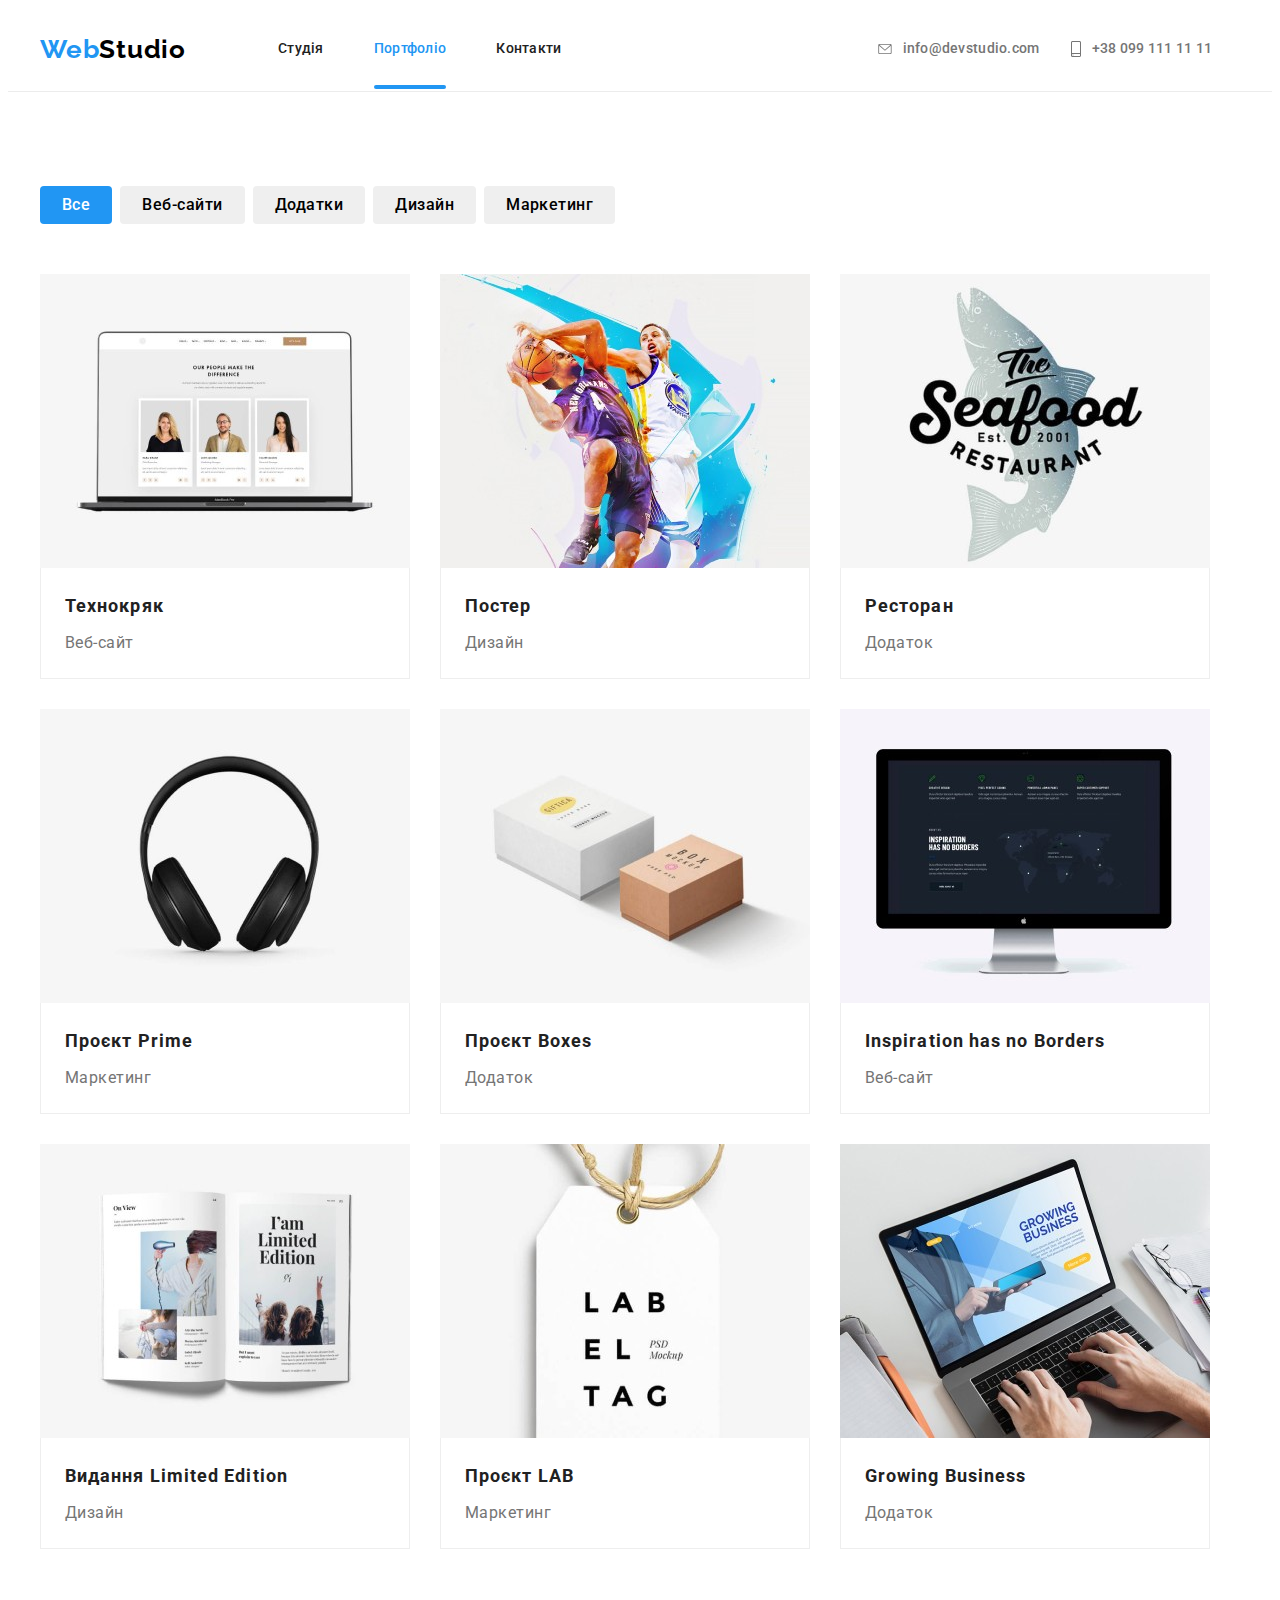
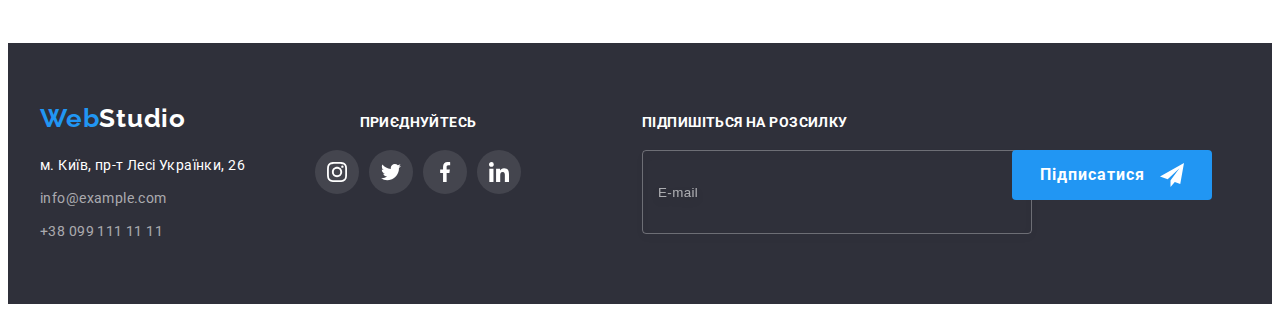
==== commit e9d7416b: "fix bug" ====
--- a/portfolio.html
+++ b/portfolio.html
@@ -36,9 +36,11 @@
         <nav class="nav">
           <ul class="list nav__list">
             <li class="nav-curent">
-              <a class="link nav__link nav__link--current" href="./index.html">Студія</a>
-            </li>
-            <li><a class="link nav__link" href="./portfolio.html">Портфоліо</a></li>
+              <a class="link nav__link nav__link" href="./index.html">Студія</a>
+            </li>
+            <li>
+              <a class="link nav__link nav__link--current" href="./portfolio.html">Портфоліо</a>
+            </li>
             <li><a class="link nav__link" href="">Контакти</a></li>
           </ul>
         </nav>
@@ -85,7 +87,7 @@
       <!-- Mobile menu -->
 
       <div class="menu-overlay" data-menu>
-        <div class="menu-conteiner">
+        <div class="menu-conteiner" id="menu-conteiner">
           <button class="menu-btn" type="button" data-menu-close>
             <svg class="menu-btn__close" width="40" height="40">
               <use class="menu-btn__icon" href="./images/icons.svg#mobile_close"></use>
@@ -152,32 +154,32 @@
                   <source
                     media="(min-width: 1200px)"
                     srcset="
-                      ./images\portfolio\img-1@1x_lg.jpg 1x,
-                      ./images\portfolio\img-1@2x_lg.jpg 2x
-                    "
-                    type="image/jpg"
-                  />
-
-                  <source
-                    media="(min-width:768px)"
-                    srcset="
-                      ./images\portfolio\img-1@1x_md.jpg 1x,
-                      ./images\portfolio\img-1@2x_md.jpg 2x
-                    "
-                    type="image/jpg"
-                  />
-
-                  <source
-                    media="(max-width:767px)"
-                    srcset="
-                      ./images\portfolio\img-1@1x_sm.jpg 1x,
-                      ./images\portfolio\img-1@2x_sm.jpg 2x
-                    "
-                    type="image/jpg"
-                  />
-                  <img
-                    class="portfolio-img"
-                    src="./images\portfolio\img-1@1x_sm.jpg"
+                      ./images/portfolio/img-1@1x_lg.jpg 1x,
+                      ./images/portfolio/img-1@2x_lg.jpg 2x
+                    "
+                    type="image/jpg"
+                  />
+
+                  <source
+                    media="(min-width:768px)"
+                    srcset="
+                      ./images/portfolio/img-1@1x_md.jpg 1x,
+                      ./images/portfolio/img-1@2x_md.jpg 2x
+                    "
+                    type="image/jpg"
+                  />
+
+                  <source
+                    media="(max-width:767px)"
+                    srcset="
+                      ./images/portfolio/img-1@1x_sm.jpg 1x,
+                      ./images/portfolio/img-1@2x_sm.jpg 2x
+                    "
+                    type="image/jpg"
+                  />
+                  <img
+                    class="portfolio-img"
+                    src="./images/portfolio/img-1@1x_sm.jpg"
                     alt="веб-сайт технокряк"
                     width="450"
                     height="294"
@@ -203,32 +205,32 @@
                   <source
                     media="(min-width: 1200px)"
                     srcset="
-                      ./images\portfolio\img-2@1x_lg.jpg 1x,
-                      ./images\portfolio\img-2@2x_lg.jpg 2x
-                    "
-                    type="image/jpg"
-                  />
-
-                  <source
-                    media="(min-width:768px)"
-                    srcset="
-                      ./images\portfolio\img-2@1x_md.jpg 1x,
-                      ./images\portfolio\img-2@2x_md.jpg 2x
-                    "
-                    type="image/jpg"
-                  />
-
-                  <source
-                    media="(max-width:767px)"
-                    srcset="
-                      ./images\portfolio\img-2@1x_sm.jpg 1x,
-                      ./images\portfolio\img-2@2x_sm.jpg 2x
-                    "
-                    type="image/jpg"
-                  />
-                  <img
-                    class="portfolio-img"
-                    src="./images\portfolio\img-2@1x_sm.jpg"
+                      ./images/portfolio/img-2@1x_lg.jpg 1x,
+                      ./images/portfolio/img-2@2x_lg.jpg 2x
+                    "
+                    type="image/jpg"
+                  />
+
+                  <source
+                    media="(min-width:768px)"
+                    srcset="
+                      ./images/portfolio/img-2@1x_md.jpg 1x,
+                      ./images/portfolio/img-2@2x_md.jpg 2x
+                    "
+                    type="image/jpg"
+                  />
+
+                  <source
+                    media="(max-width:767px)"
+                    srcset="
+                      ./images/portfolio/img-2@1x_sm.jpg 1x,
+                      ./images/portfolio/img-2@2x_sm.jpg 2x
+                    "
+                    type="image/jpg"
+                  />
+                  <img
+                    class="portfolio-img"
+                    src="./images/portfolio/img-2@1x_sm.jpg"
                     alt="Постер"
                     width="450"
                     height="294"
@@ -254,32 +256,32 @@
                   <source
                     media="(min-width: 1200px)"
                     srcset="
-                      ./images\portfolio\img-3@1x_lg.jpg 1x,
-                      ./images\portfolio\img-3@2x_lg.jpg 2x
-                    "
-                    type="image/jpg"
-                  />
-
-                  <source
-                    media="(min-width:768px)"
-                    srcset="
-                      ./images\portfolio\img-3@1x_md.jpg 1x,
-                      ./images\portfolio\img-3@2x_md.jpg 2x
-                    "
-                    type="image/jpg"
-                  />
-
-                  <source
-                    media="(max-width:767px)"
-                    srcset="
-                      ./images\portfolio\img-3@1x_sm.jpg 1x,
-                      ./images\portfolio\img-3@2x_sm.jpg 2x
-                    "
-                    type="image/jpg"
-                  />
-                  <img
-                    class="portfolio-img"
-                    src="./images\portfolio\img-3@1x_sm.jpg"
+                      ./images/portfolio/img-3@1x_lg.jpg 1x,
+                      ./images/portfolio/img-3@2x_lg.jpg 2x
+                    "
+                    type="image/jpg"
+                  />
+
+                  <source
+                    media="(min-width:768px)"
+                    srcset="
+                      ./images/portfolio/img-3@1x_md.jpg 1x,
+                      ./images/portfolio/img-3@2x_md.jpg 2x
+                    "
+                    type="image/jpg"
+                  />
+
+                  <source
+                    media="(max-width:767px)"
+                    srcset="
+                      ./images/portfolio/img-3@1x_sm.jpg 1x,
+                      ./images/portfolio/img-3@2x_sm.jpg 2x
+                    "
+                    type="image/jpg"
+                  />
+                  <img
+                    class="portfolio-img"
+                    src="./images/portfolio/img-3@1x_sm.jpg"
                     alt="Ресторан морської їжі"
                     width="450"
                     height="294"
@@ -305,32 +307,32 @@
                   <source
                     media="(min-width: 1200px)"
                     srcset="
-                      ./images\portfolio\img-4@1x_lg.jpg 1x,
-                      ./images\portfolio\img-4@2x_lg.jpg 2x
-                    "
-                    type="image/jpg"
-                  />
-
-                  <source
-                    media="(min-width:768px)"
-                    srcset="
-                      ./images\portfolio\img-4@1x_md.jpg 1x,
-                      ./images\portfolio\img-4@2x_md.jpg 2x
-                    "
-                    type="image/jpg"
-                  />
-
-                  <source
-                    media="(max-width:767px)"
-                    srcset="
-                      ./images\portfolio\img-4@1x_sm.jpg 1x,
-                      ./images\portfolio\img-4@2x_sm.jpg 2x
-                    "
-                    type="image/jpg"
-                  />
-                  <img
-                    class="portfolio-img"
-                    src="./images\portfolio\img-4@1x_sm.jpg"
+                      ./images/portfolio/img-4@1x_lg.jpg 1x,
+                      ./images/portfolio/img-4@2x_lg.jpg 2x
+                    "
+                    type="image/jpg"
+                  />
+
+                  <source
+                    media="(min-width:768px)"
+                    srcset="
+                      ./images/portfolio/img-4@1x_md.jpg 1x,
+                      ./images/portfolio/img-4@2x_md.jpg 2x
+                    "
+                    type="image/jpg"
+                  />
+
+                  <source
+                    media="(max-width:767px)"
+                    srcset="
+                      ./images/portfolio/img-4@1x_sm.jpg 1x,
+                      ./images/portfolio/img-4@2x_sm.jpg 2x
+                    "
+                    type="image/jpg"
+                  />
+                  <img
+                    class="portfolio-img"
+                    src="./images/portfolio/img-4@1x_sm.jpg"
                     alt="Проект прайм"
                     width="450"
                     height="294"
@@ -356,32 +358,32 @@
                   <source
                     media="(min-width: 1200px)"
                     srcset="
-                      ./images\portfolio\img-5@1x_lg.jpg 1x,
-                      ./images\portfolio\img-5@2x_lg.jpg 2x
-                    "
-                    type="image/jpg"
-                  />
-
-                  <source
-                    media="(min-width:768px)"
-                    srcset="
-                      ./images\portfolio\img-5@1x_md.jpg 1x,
-                      ./images\portfolio\img-5@2x_md.jpg 2x
-                    "
-                    type="image/jpg"
-                  />
-
-                  <source
-                    media="(max-width:767px)"
-                    srcset="
-                      ./images\portfolio\img-5@1x_sm.jpg 1x,
-                      ./images\portfolio\img-5@2x_sm.jpg 2x
-                    "
-                    type="image/jpg"
-                  />
-                  <img
-                    class="portfolio-img"
-                    src="./images\portfolio\img-5@1x_sm.jpg"
+                      ./images/portfolio/img-5@1x_lg.jpg 1x,
+                      ./images/portfolio/img-5@2x_lg.jpg 2x
+                    "
+                    type="image/jpg"
+                  />
+
+                  <source
+                    media="(min-width:768px)"
+                    srcset="
+                      ./images/portfolio/img-5@1x_md.jpg 1x,
+                      ./images/portfolio/img-5@2x_md.jpg 2x
+                    "
+                    type="image/jpg"
+                  />
+
+                  <source
+                    media="(max-width:767px)"
+                    srcset="
+                      ./images/portfolio/img-5@1x_sm.jpg 1x,
+                      ./images/portfolio/img-5@2x_sm.jpg 2x
+                    "
+                    type="image/jpg"
+                  />
+                  <img
+                    class="portfolio-img"
+                    src="./images/portfolio/img-5@1x_sm.jpg"
                     alt="Проект Коробки"
                     width="450"
                     height="294"
@@ -407,32 +409,32 @@
                   <source
                     media="(min-width: 1200px)"
                     srcset="
-                      ./images\portfolio\img-6@1x_lg.jpg 1x,
-                      ./images\portfolio\img-6@2x_lg.jpg 2x
-                    "
-                    type="image/jpg"
-                  />
-
-                  <source
-                    media="(min-width:768px)"
-                    srcset="
-                      ./images\portfolio\img-6@1x_md.jpg 1x,
-                      ./images\portfolio\img-6@2x_md.jpg 2x
-                    "
-                    type="image/jpg"
-                  />
-
-                  <source
-                    media="(max-width:767px)"
-                    srcset="
-                      ./images\portfolio\img-6@1x_sm.jpg 1x,
-                      ./images\portfolio\img-6@2x_sm.jpg 2x
-                    "
-                    type="image/jpg"
-                  />
-                  <img
-                    class="portfolio-img"
-                    src="./images\portfolio\img-6@1x_sm.jpg"
+                      ./images/portfolio/img-6@1x_lg.jpg 1x,
+                      ./images/portfolio/img-6@2x_lg.jpg 2x
+                    "
+                    type="image/jpg"
+                  />
+
+                  <source
+                    media="(min-width:768px)"
+                    srcset="
+                      ./images/portfolio/img-6@1x_md.jpg 1x,
+                      ./images/portfolio/img-6@2x_md.jpg 2x
+                    "
+                    type="image/jpg"
+                  />
+
+                  <source
+                    media="(max-width:767px)"
+                    srcset="
+                      ./images/portfolio/img-6@1x_sm.jpg 1x,
+                      ./images/portfolio/img-6@2x_sm.jpg 2x
+                    "
+                    type="image/jpg"
+                  />
+                  <img
+                    class="portfolio-img"
+                    src="./images/portfolio/img-6@1x_sm.jpg"
                     alt="Inspiration has no Borders"
                     width="450"
                     height="294"
@@ -458,32 +460,32 @@
                   <source
                     media="(min-width: 1200px)"
                     srcset="
-                      ./images\portfolio\img-7@1x_lg.jpg 1x,
-                      ./images\portfolio\img-7@2x_lg.jpg 2x
-                    "
-                    type="image/jpg"
-                  />
-
-                  <source
-                    media="(min-width:768px)"
-                    srcset="
-                      ./images\portfolio\img-7@1x_md.jpg 1x,
-                      ./images\portfolio\img-7@2x_md.jpg 2x
-                    "
-                    type="image/jpg"
-                  />
-
-                  <source
-                    media="(max-width:767px)"
-                    srcset="
-                      ./images\portfolio\img-7@1x_sm.jpg 1x,
-                      ./images\portfolio\img-7@2x_sm.jpg 2x
-                    "
-                    type="image/jpg"
-                  />
-                  <img
-                    class="portfolio-img"
-                    src="./images\portfolio\img-7@1x_sm.jpg"
+                      ./images/portfolio/img-7@1x_lg.jpg 1x,
+                      ./images/portfolio/img-7@2x_lg.jpg 2x
+                    "
+                    type="image/jpg"
+                  />
+
+                  <source
+                    media="(min-width:768px)"
+                    srcset="
+                      ./images/portfolio/img-7@1x_md.jpg 1x,
+                      ./images/portfolio/img-7@2x_md.jpg 2x
+                    "
+                    type="image/jpg"
+                  />
+
+                  <source
+                    media="(max-width:767px)"
+                    srcset="
+                      ./images/portfolio/img-7@1x_sm.jpg 1x,
+                      ./images/portfolio/img-7@2x_sm.jpg 2x
+                    "
+                    type="image/jpg"
+                  />
+                  <img
+                    class="portfolio-img"
+                    src="./images/portfolio/img-7@1x_sm.jpg"
                     alt="Видання"
                     width="450"
                     height="294"
@@ -510,32 +512,32 @@
                   <source
                     media="(min-width: 1200px)"
                     srcset="
-                      ./images\portfolio\img-8@1x_lg.jpg 1x,
-                      ./images\portfolio\img-8@2x_lg.jpg 2x
-                    "
-                    type="image/jpg"
-                  />
-
-                  <source
-                    media="(min-width:768px)"
-                    srcset="
-                      ./images\portfolio\img-8@1x_md.jpg 1x,
-                      ./images\portfolio\img-8@2x_md.jpg 2x
-                    "
-                    type="image/jpg"
-                  />
-
-                  <source
-                    media="(max-width:767px)"
-                    srcset="
-                      ./images\portfolio\img-8@1x_sm.jpg 1x,
-                      ./images\portfolio\img-8@2x_sm.jpg 2x
-                    "
-                    type="image/jpg"
-                  />
-                  <img
-                    class="portfolio-img"
-                    src="./images\portfolio\img-8@1x_sm.jpg"
+                      ./images/portfolio/img-8@1x_lg.jpg 1x,
+                      ./images/portfolio/img-8@2x_lg.jpg 2x
+                    "
+                    type="image/jpg"
+                  />
+
+                  <source
+                    media="(min-width:768px)"
+                    srcset="
+                      ./images/portfolio/img-8@1x_md.jpg 1x,
+                      ./images/portfolio/img-8@2x_md.jpg 2x
+                    "
+                    type="image/jpg"
+                  />
+
+                  <source
+                    media="(max-width:767px)"
+                    srcset="
+                      ./images/portfolio/img-8@1x_sm.jpg 1x,
+                      ./images/portfolio/img-8@2x_sm.jpg 2x
+                    "
+                    type="image/jpg"
+                  />
+                  <img
+                    class="portfolio-img"
+                    src="./images/portfolio/img-8@1x_sm.jpg"
                     alt="Проект ЛАБ"
                     width="450"
                     height="294"
@@ -561,32 +563,32 @@
                   <source
                     media="(min-width: 1200px)"
                     srcset="
-                      ./images\portfolio\img-9@1x_lg.jpg 1x,
-                      ./images\portfolio\img-9@2x_lg.jpg 2x
-                    "
-                    type="image/jpg"
-                  />
-
-                  <source
-                    media="(min-width:768px)"
-                    srcset="
-                      ./images\portfolio\img-9@1x_md.jpg 1x,
-                      ./images\portfolio\img-9@2x_md.jpg 2x
-                    "
-                    type="image/jpg"
-                  />
-
-                  <source
-                    media="(max-width:767px)"
-                    srcset="
-                      ./images\portfolio\img-9@1x_sm.jpg 1x,
-                      ./images\portfolio\img-9@2x_sm.jpg 2x
-                    "
-                    type="image/jpg"
-                  />
-                  <img
-                    class="portfolio-img"
-                    src="./images\portfolio\img-9@1x_sm.jpg"
+                      ./images/portfolio/img-9@1x_lg.jpg 1x,
+                      ./images/portfolio/img-9@2x_lg.jpg 2x
+                    "
+                    type="image/jpg"
+                  />
+
+                  <source
+                    media="(min-width:768px)"
+                    srcset="
+                      ./images/portfolio/img-9@1x_md.jpg 1x,
+                      ./images/portfolio/img-9@2x_md.jpg 2x
+                    "
+                    type="image/jpg"
+                  />
+
+                  <source
+                    media="(max-width:767px)"
+                    srcset="
+                      ./images/portfolio/img-9@1x_sm.jpg 1x,
+                      ./images/portfolio/img-9@2x_sm.jpg 2x
+                    "
+                    type="image/jpg"
+                  />
+                  <img
+                    class="portfolio-img"
+                    src="./images/portfolio/img-9@1x_sm.jpg"
                     alt="Growing Business"
                     width="450"
                     height="294"
--- a/css/main.min.css
+++ b/css/main.min.css
@@ -1 +1 @@
-:root{--main-font: "Roboto", sans-serif;--secondary-font: "Raleway", sans-serif;--main-txt-cl: #757575;--accent-txt-cl: #2196f3;--dark-bg-cl: #2f303a;--light-bg-cl: #f5f4fa;--light-bg-portfolio-cl: #eeeeee;--main-white: #ffffff;--icons-color: #afb1b8}.visually-hidden{position:absolute;white-space:nowrap;width:1px;height:1px;overflow:hidden;border:0;padding:0;clip:rect(0 0 0 0);-webkit-clip-path:inset(50%);clip-path:inset(50%);margin:-1px}body{font-family:var(--main-font);color:var(--main-txt-cl)}.link,.list{list-style:none;color:currentColor;text-decoration:none;margin:0;padding:0}h1,h2,h3,h4,h5,p,ul{margin:0;padding:0}img{display:block;max-width:100%;height:auto;-o-object-fit:cover;object-fit:cover;-o-object-position:center;object-position:center}.btn{font-family:inherit;font-weight:700;font-size:16px;line-height:1.88em;display:-webkit-box;display:-ms-flexbox;display:flex;letter-spacing:.06em;cursor:pointer;padding:6px 22px;border-radius:4px;border:none;-webkit-transition:color 250ms cubic-bezier(0.4, 0, 0.2, 1),background-color 250ms cubic-bezier(0.4, 0, 0.2, 1),-webkit-box-shadow 250ms cubic-bezier(0.4, 0, 0.2, 1);transition:color 250ms cubic-bezier(0.4, 0, 0.2, 1),background-color 250ms cubic-bezier(0.4, 0, 0.2, 1),-webkit-box-shadow 250ms cubic-bezier(0.4, 0, 0.2, 1);transition:color 250ms cubic-bezier(0.4, 0, 0.2, 1),background-color 250ms cubic-bezier(0.4, 0, 0.2, 1),box-shadow 250ms cubic-bezier(0.4, 0, 0.2, 1);transition:color 250ms cubic-bezier(0.4, 0, 0.2, 1),background-color 250ms cubic-bezier(0.4, 0, 0.2, 1),box-shadow 250ms cubic-bezier(0.4, 0, 0.2, 1),-webkit-box-shadow 250ms cubic-bezier(0.4, 0, 0.2, 1)}.btn:hover,.btn:focus{color:var(--main-white);background-color:var(--accent-txt-cl);-webkit-box-shadow:0px 3px 1px rgba(0,0,0,.1),0px 1px 2px rgba(0,0,0,.08),0px 2px 2px rgba(0,0,0,.12);box-shadow:0px 3px 1px rgba(0,0,0,.1),0px 1px 2px rgba(0,0,0,.08),0px 2px 2px rgba(0,0,0,.12)}.btn-portfolio{font-family:inherit;font-weight:500;font-size:16px;line-height:1.62em;display:-webkit-box;display:-ms-flexbox;display:flex;letter-spacing:.03em;cursor:pointer;padding:6px 22px;border-radius:4px;border:none;-webkit-transition:color 250ms cubic-bezier(0.4, 0, 0.2, 1),background-color 250ms cubic-bezier(0.4, 0, 0.2, 1),-webkit-box-shadow 250ms cubic-bezier(0.4, 0, 0.2, 1);transition:color 250ms cubic-bezier(0.4, 0, 0.2, 1),background-color 250ms cubic-bezier(0.4, 0, 0.2, 1),-webkit-box-shadow 250ms cubic-bezier(0.4, 0, 0.2, 1);transition:color 250ms cubic-bezier(0.4, 0, 0.2, 1),background-color 250ms cubic-bezier(0.4, 0, 0.2, 1),box-shadow 250ms cubic-bezier(0.4, 0, 0.2, 1);transition:color 250ms cubic-bezier(0.4, 0, 0.2, 1),background-color 250ms cubic-bezier(0.4, 0, 0.2, 1),box-shadow 250ms cubic-bezier(0.4, 0, 0.2, 1),-webkit-box-shadow 250ms cubic-bezier(0.4, 0, 0.2, 1)}.btn-portfolio:hover,.btn-portfolio:focus{color:var(--main-white);background-color:var(--accent-txt-cl);-webkit-box-shadow:0px 3px 1px rgba(0,0,0,.1),0px 1px 2px rgba(0,0,0,.08),0px 2px 2px rgba(0,0,0,.12);box-shadow:0px 3px 1px rgba(0,0,0,.1),0px 1px 2px rgba(0,0,0,.08),0px 2px 2px rgba(0,0,0,.12)}.portfolio-btn-current{background-color:#2196f3;color:var(--main-white)}.btn-mode-blue{font-weight:700;font-size:16px;line-height:1.88em;display:-webkit-box;display:-ms-flexbox;display:flex;letter-spacing:.06em;color:#fff;background-color:var(--accent-txt-cl)}.btn-mode-blue{-webkit-box-align:center;-ms-flex-align:center;align-items:center;border-radius:4px;margin:auto;padding:10px 32px;border:none}.btn-mode-blue:focus,.btn-mode-blue:hover{background-color:#188ce8}.conteiner{margin-right:auto;margin-left:auto;padding:0 15px}@media screen and (min-width: 480px){.conteiner{width:480px}}@media screen and (min-width: 768px){.conteiner{width:768px}}@media screen and (min-width: 1200px){.conteiner{width:1200px}}.modal{position:absolute;top:50%;left:50%;background-color:var(--main-white);-webkit-box-shadow:0px 1px 3px rgba(0,0,0,.12),0px 1px 1px rgba(0,0,0,.14),0px 2px 1px rgba(0,0,0,.2);box-shadow:0px 1px 3px rgba(0,0,0,.12),0px 1px 1px rgba(0,0,0,.14),0px 2px 1px rgba(0,0,0,.2);border-radius:4px;padding-left:40px;padding-right:40px;background-color:var(--main-white);-webkit-transition:background-color 250ms cubic-bezier(0.4, 0, 0.2, 1);transition:background-color 250ms cubic-bezier(0.4, 0, 0.2, 1);-webkit-transition:-webkit-transform 250ms cubic-bezier(0.4, 0, 0.2, 1);transition:-webkit-transform 250ms cubic-bezier(0.4, 0, 0.2, 1);transition:transform 250ms cubic-bezier(0.4, 0, 0.2, 1);transition:transform 250ms cubic-bezier(0.4, 0, 0.2, 1), -webkit-transform 250ms cubic-bezier(0.4, 0, 0.2, 1);-webkit-transform:translate(-50%, -50%) scale(1);transform:translate(-50%, -50%) scale(1);z-index:1003;width:450px;height:609px}@media screen and (min-width: 1200px){.modal{width:528px;height:581px}}.backdrop.is-hidden .modal{-webkit-transform:translate(-50%, -50%) scale(0.4);transform:translate(-50%, -50%) scale(0.4)}.form-btn{position:absolute;top:8px;right:8px;display:-webkit-box;display:-ms-flexbox;display:flex;-webkit-box-pack:center;-ms-flex-pack:center;justify-content:center;-webkit-box-align:center;-ms-flex-align:center;align-items:center;width:30px;height:30px;border-radius:50%;background-color:rgba(0,0,0,0);border:1px solid rgba(0,0,0,.1);padding:0px;cursor:pointer;-webkit-transition:border 250ms cubic-bezier(0.4, 0, 0.2, 1);transition:border 250ms cubic-bezier(0.4, 0, 0.2, 1)}.form-btn:hover,.form-btn:focus{fill:var(--accent-txt-cl)}.form-btn-icon{position:absolute;top:30px;left:12px;-webkit-transition:250ms cubic-bezier(0.4, 0, 0.2, 1);transition:250ms cubic-bezier(0.4, 0, 0.2, 1)}.form-btn__close{-webkit-transition:fill 250ms cubic-bezier(0.4, 0, 0.2, 1);transition:fill 250ms cubic-bezier(0.4, 0, 0.2, 1)}.form-btn__close:hover,.form-btn__close:focus{fill:var(--accent-txt-cl)}.backdrop{position:fixed;top:0;left:0;width:100%;height:100%;background-color:rgba(0,0,0,.2);-webkit-transition:opacity 250ms cubic-bezier(0.4, 0, 0.2, 1),visibility 250ms cubic-bezier(0.4, 0, 0.2, 1);transition:opacity 250ms cubic-bezier(0.4, 0, 0.2, 1),visibility 250ms cubic-bezier(0.4, 0, 0.2, 1);z-index:1002}.backdrop.is-hidden{opacity:0;visibility:hidden;pointer-events:none;-webkit-transition:opacity 250ms cubic-bezier(0.4, 0, 0.2, 1),visibility 250ms cubic-bezier(0.4, 0, 0.2, 1);transition:opacity 250ms cubic-bezier(0.4, 0, 0.2, 1),visibility 250ms cubic-bezier(0.4, 0, 0.2, 1)}.form{position:relative;display:-webkit-box;display:-ms-flexbox;display:flex;-webkit-box-orient:vertical;-webkit-box-direction:normal;-ms-flex-direction:column;flex-direction:column;margin-bottom:10px}.form__title{display:block;font-weight:700;font-size:20px;line-height:1.15em;text-align:center;letter-spacing:.03em;color:#212121;padding-top:40px;margin-bottom:12px}.form__text{margin-bottom:4px;display:block;font-size:12px;line-height:1.17em;letter-spacing:.01em;color:var(--main-txt-cl)}.form__input{width:100%;height:40px;border:1px solid rgba(33,33,33,.2);border-radius:4px;padding:11px 42px;-webkit-transition:border 250ms cubic-bezier(0.4, 0, 0.2, 1);transition:border 250ms cubic-bezier(0.4, 0, 0.2, 1)}.form__input:hover+.form-btn-icon,.form__input:focus+.form-btn-icon{fill:var(--accent-txt-cl)}.form__input:hover,.form__input:focus{border-color:var(--accent-txt-cl);outline-color:var(--accent-txt-cl)}.form__input--coment{width:100%;height:120px;padding:12px 16px;border:1px solid rgba(33,33,33,.2);border-radius:4px;resize:none;font-weight:400;font-size:14px;line-height:1.14;letter-spacing:.01em;-webkit-transition:border 250ms cubic-bezier(0.4, 0, 0.2, 1);transition:border 250ms cubic-bezier(0.4, 0, 0.2, 1)}.form__input--coment:hover,.form__input--coment:focus{border-color:var(--accent-txt-cl);outline-color:var(--accent-txt-cl)}.form__input--coment--coment::-webkit-input-placeholder{font-weight:400;font-size:14px;line-height:1.14;letter-spacing:.01em;color:rgba(117,117,117,.5)}.form__input--coment--coment::-moz-placeholder{font-weight:400;font-size:14px;line-height:1.14;letter-spacing:.01em;color:rgba(117,117,117,.5)}.form__input--coment--coment:-ms-input-placeholder{font-weight:400;font-size:14px;line-height:1.14;letter-spacing:.01em;color:rgba(117,117,117,.5)}.form__input--coment--coment::-ms-input-placeholder{font-weight:400;font-size:14px;line-height:1.14;letter-spacing:.01em;color:rgba(117,117,117,.5)}.form__input--coment--coment::placeholder{font-weight:400;font-size:14px;line-height:1.14;letter-spacing:.01em;color:rgba(117,117,117,.5)}.checkbox{display:-webkit-box;display:-ms-flexbox;display:flex;-webkit-box-pack:center;-ms-flex-pack:center;justify-content:center;margin-bottom:30px}.checkbox__group{position:relative;display:-webkit-box;display:-ms-flexbox;display:flex;-webkit-box-align:center;-ms-flex-align:center;align-items:center;-webkit-box-pack:center;-ms-flex-pack:center;justify-content:center;-webkit-transform:background-image 250ms cubic-bezier(0.4, 0, 0.2, 1);transform:background-image 250ms cubic-bezier(0.4, 0, 0.2, 1);width:425px;height:24px}.checkbox__text--link{color:var(--accent-txt-cl);margin-left:4px;text-decoration:underline}.checkbox__input{position:absolute;white-space:nowrap;width:1px;height:1px;overflow:hidden;border:0;padding:0;clip:rect(0 0 0 0);-webkit-clip-path:inset(50%);clip-path:inset(50%);margin:-1px;margin-right:8px}.checkbox__text,.checkbox__text--link{font-size:14px;line-height:1.17em;letter-spacing:.03em}.checkbox__icon{width:16px;height:15px;margin-right:8px;border:2px solid var(--dark-bg-cl);border-radius:2px;-webkit-transition:250ms cubic-bezier(0.4, 0, 0.2, 1);transition:250ms cubic-bezier(0.4, 0, 0.2, 1)}.checkbox__input:checked+.checkbox__icon{background-color:var(--accent-txt-cl);background-image:url(../images/icons/form-icons/check.svg);background-repeat:no-repeat;background-position:center;border-radius:2px;background-origin:border-box;-webkit-transform:background-color 250ms cubic-bezier(0.4, 0, 0.2, 1);transform:background-color 250ms cubic-bezier(0.4, 0, 0.2, 1);-webkit-transform:background-image 250ms cubic-bezier(0.4, 0, 0.2, 1);transform:background-image 250ms cubic-bezier(0.4, 0, 0.2, 1);border-color:rgba(0,0,0,0)}.checkbox__input:hover+.checkbox__icon,.checkbox__input:focus+.checkbox__icon{border:2px solid var(--accent-txt-cl);border-radius:2px;-webkit-transform:border-color 250ms cubic-bezier(0.4, 0, 0.2, 1);transform:border-color 250ms cubic-bezier(0.4, 0, 0.2, 1)}.subscribe{padding-top:0}@media screen and (min-width: 768px){.subscribe{padding-top:60px;text-align:center;width:450px;margin:0 auto}}@media screen and (min-width: 1200px){.subscribe{position:relative;width:570px;height:86px;padding-top:0;text-align:start}}.subscribe__title{display:block;font-weight:700;font-size:14px;line-height:16px;letter-spacing:.03em;text-transform:uppercase;color:var(--main-white);margin-bottom:20px}@media screen and (max-width: 767px){.subscribe__title{text-align:center}}.subscribe__input{height:50px;padding:16px 15px;width:100%;margin-bottom:20px;border:1px solid rgba(255,255,255,.3);-webkit-filter:drop-shadow(0px 4px 4px rgba(0, 0, 0, 0.15));filter:drop-shadow(0px 4px 4px rgba(0, 0, 0, 0.15));border-radius:4px;outline:var(--accent-txt-cl);background-color:rgba(0,0,0,0);-webkit-transition:border 250ms cubic-bezier(0.4, 0, 0.2, 1);transition:border 250ms cubic-bezier(0.4, 0, 0.2, 1);color:var(--main-txt-cl)}@media screen and (min-width: 1200px){.subscribe__input{width:358px;margin-right:12px}}.subscribe__input::-webkit-input-placeholder{letter-spacing:.03em;color:rgba(255,255,255,.6)}.subscribe__input::-moz-placeholder{letter-spacing:.03em;color:rgba(255,255,255,.6)}.subscribe__input:-ms-input-placeholder{letter-spacing:.03em;color:rgba(255,255,255,.6)}.subscribe__input::-ms-input-placeholder{letter-spacing:.03em;color:rgba(255,255,255,.6)}.subscribe__input::placeholder{letter-spacing:.03em;color:rgba(255,255,255,.6)}.subscribe__input:hover,.subscribe__input:focus{border-color:var(--accent-txt-cl);outline-color:var(--accent-txt-cl)}.subscribe-btn__txt{margin-right:12px}@media screen and (min-width: 1200px){.subscribe-btn__txt{position:absolute;top:10px;left:28px}}@media screen and (min-width: 1200px){.subscribe-btn__icon{position:absolute;-webkit-box-align:center;-ms-flex-align:center;align-items:center;top:13px;right:28px}}@media screen and (min-width: 1200px){.btn-mode-blue__subscribe{position:absolute;width:200px;height:50px;bottom:0;right:0}}.portfolio-overlay{position:absolute;width:100%;height:100%;top:0;left:0;overflow:hidden}.portfolio-overlay-text{position:absolute;color:var(--main-white);font-size:18px;line-height:1.56em;letter-spacing:.03em;display:-webkit-box;display:-ms-flexbox;display:flex;-webkit-box-align:center;-ms-flex-align:center;align-items:center;-webkit-box-pack:center;-ms-flex-pack:center;justify-content:center;padding:63px 24px;background:rgba(33,150,243,.9);opacity:0;top:0;left:0;-webkit-transform:translateY(100%);transform:translateY(100%);-webkit-transition:-webkit-transform 250ms cubic-bezier(0.4, 0, 0.2, 1);transition:-webkit-transform 250ms cubic-bezier(0.4, 0, 0.2, 1);transition:transform 250ms cubic-bezier(0.4, 0, 0.2, 1);transition:transform 250ms cubic-bezier(0.4, 0, 0.2, 1), -webkit-transform 250ms cubic-bezier(0.4, 0, 0.2, 1)}.portfolio-link:hover .portfolio-overlay-text,.portfolio-link:focus .portfolio-overlay-text{-webkit-transform:translateY(0);transform:translateY(0);opacity:1;overflow:hidden}.menu{margin-bottom:auto}.menu-overlay{position:fixed;top:0;left:0;width:100%;height:100%;z-index:2000;background-color:#fff;opacity:0;pointer-events:none;visibility:hidden;-webkit-transform:translateX(100%);transform:translateX(100%);-webkit-transition:-webkit-transform 250ms cubic-bezier(0.4, 0, 0.2, 1);transition:-webkit-transform 250ms cubic-bezier(0.4, 0, 0.2, 1);transition:transform 250ms cubic-bezier(0.4, 0, 0.2, 1);transition:transform 250ms cubic-bezier(0.4, 0, 0.2, 1), -webkit-transform 250ms cubic-bezier(0.4, 0, 0.2, 1)}@media screen and (min-width: 768px){.menu-overlay{display:none}}.menu-overlay.is-open{-webkit-transform:translate(0);transform:translate(0);opacity:1;pointer-events:initial;visibility:visible;-webkit-transition:250ms cubic-bezier(0.4, 0, 0.2, 1);transition:250ms cubic-bezier(0.4, 0, 0.2, 1)}.menu-conteiner{display:-webkit-box;display:-ms-flexbox;display:flex;-webkit-box-orient:vertical;-webkit-box-direction:normal;-ms-flex-direction:column;flex-direction:column;max-width:480px;padding:48px 40px;height:100%}.menu-studio{padding-bottom:36px}.menu__portfolio{padding-bottom:32px}.menu__link{font-weight:500;font-size:40px;line-height:1.14em;letter-spacing:.02em;color:#212121;-webkit-transition:color 250ms cubic-bezier(0.4, 0, 0.2, 1);transition:color 250ms cubic-bezier(0.4, 0, 0.2, 1)}.menu__link:hover,.menu__link:focus{color:var(--accent-txt-cl)}.menu__link--current{color:#2196f3;color:var(--accent-txt-cl)}.menu-btn{position:absolute;top:10px;right:15px;width:40px;height:40px;background-color:rgba(0,0,0,0);border:none;padding:0px;cursor:pointer;-webkit-transition:border 250ms cubic-bezier(0.4, 0, 0.2, 1);transition:border 250ms cubic-bezier(0.4, 0, 0.2, 1)}@media screen and (min-width: 768px){.menu-btn{display:none}}.menu-btn:focus{fill:var(--accent-txt-cl)}.menu-btn__close{-webkit-transition:fill 250ms cubic-bezier(0.4, 0, 0.2, 1);transition:fill 250ms cubic-bezier(0.4, 0, 0.2, 1);fill:#212121}.menu-btn__close:hover,.menu-btn__close:focus{fill:var(--accent-txt-cl)}.menu__list{padding-bottom:64px}.menu__phone{font-weight:500;font-size:34px;line-height:1.17em;letter-spacing:.02em;color:var(--accent-txt-cl)}.menu__phone--link{margin-bottom:32px}.menu__mail{font-weight:500;font-size:24px;line-height:1.17em;letter-spacing:.02em}.social-mobile{display:-webkit-box;display:-ms-flexbox;display:flex;-ms-flex-wrap:wrap;flex-wrap:wrap;gap:10px;-webkit-box-align:center;-ms-flex-align:center;align-items:center}.social-mobile-item{display:-webkit-box;display:-ms-flexbox;display:flex;font-weight:500;font-size:18px;line-height:1.22em;letter-spacing:.02em;color:var(--accent-txt-cl)}.social-mobile-item:not(:last-child)::after{content:" ";display:block;width:1px;background-color:rgba(33,33,33,.2);margin-left:10px}.header{background-color:var(--main-white);border-bottom:1px solid #ececec}.header-conteiner{display:-webkit-box;display:-ms-flexbox;display:flex;-webkit-box-align:center;-ms-flex-align:center;align-items:center;position:relative}.header__list{display:none}@media screen and (min-width: 768px){.header__list{display:block;-webkit-box-align:center;-ms-flex-align:center;align-items:center}}@media screen and (min-width: 1200px){.header__list{display:-webkit-box;display:-ms-flexbox;display:flex;-webkit-box-align:center;-ms-flex-align:center;align-items:center;-webkit-box-pack:center;-ms-flex-pack:center;justify-content:center}}.header__phone-icon,.header__mail-icon{fill:currentColor}@media screen and (min-width: 768px){.header__phone-icon{width:10px;height:14px;margin-right:10px}}@media screen and (min-width: 1200px){.header__phone-icon{width:12px;height:16px;margin-right:10px}}@media screen and (min-width: 768px){.header__mail-icon{width:14px;height:10px;margin-right:10px}}@media screen and (min-width: 1200px){.header__mail-icon{width:16px;height:10px;margin-right:10px}}@media screen and (min-width: 768px){.header__mail{margin-bottom:10px}}@media screen and (min-width: 1200px){.header__mail{margin-bottom:0}}.header-logo{font-family:"Raleway";font-style:normal;font-weight:700;padding:16px 0;font-size:24px;line-height:1.117em;letter-spacing:.03em;color:#2196f3;color:var(--accent-txt-cl)}@media screen and (min-width: 768px){.header-logo{padding:26px 0;margin-right:87px}}@media screen and (min-width: 1200px){.header-logo{margin-right:92px;font-size:26px;line-height:1.19em}}.header-logo__cl{color:#000}.header__link{color:var(--main-txt-cl);font-weight:500;letter-spacing:.02em;-webkit-transition:color 250ms cubic-bezier(0.4, 0, 0.2, 1);transition:color 250ms cubic-bezier(0.4, 0, 0.2, 1)}@media screen and (min-width: 1200px){.header__link--letter{margin-right:30px}}.header__link--phone,.header__link--letter{display:-webkit-box;display:-ms-flexbox;display:flex;-webkit-box-align:center;-ms-flex-align:center;align-items:center}@media screen and (max-width: 1199px){.header__link--phone,.header__link--letter{font-size:12px;line-height:1.17em}.header__link--phone:focus,.header__link--letter:focus{color:var(--accent-txt-cl)}}@media screen and (min-width: 1200px){.header__link--phone,.header__link--letter{font-size:14px;line-height:1.14em;padding:32px 0}.header__link--phone:hover,.header__link--phone:focus,.header__link--letter:hover,.header__link--letter:focus{color:var(--accent-txt-cl)}}.nav__list{display:none}@media screen and (min-width: 768px){.nav__list{display:-webkit-box;display:-ms-flexbox;display:flex;gap:50px;-webkit-box-align:center;-ms-flex-align:center;align-items:center;margin-right:96px}}@media screen and (min-width: 1200px){.nav__list{margin-right:315px}}.nav__link{position:relative;font-weight:500;font-size:14px;line-height:1.14em;letter-spacing:.02em;color:#212121;display:block;padding:32px 0;-webkit-transition:color 250ms cubic-bezier(0.4, 0, 0.2, 1);transition:color 250ms cubic-bezier(0.4, 0, 0.2, 1)}@media screen and (min-width: 768px){.nav__link:focus{color:var(--accent-txt-cl)}}@media screen and (min-width: 1200px){.nav__link:hover,.nav__link:focus{color:var(--accent-txt-cl)}}.nav__link--current{font-weight:500;font-size:14px;line-height:1.14em;letter-spacing:.02em;color:#2196f3;color:var(--accent-txt-cl)}.nav__link--current::after{content:" ";position:absolute;left:0;bottom:0;width:100%;height:4px;background-color:var(--accent-txt-cl);border-radius:2px}.main{background-color:#c4c4c4;background-repeat:no-repeat;background-position:center;background-size:cover;max-width:480px;height:400px;margin-left:auto;margin-right:auto;padding-top:118px;padding-bottom:118px;background-image:-webkit-gradient(linear, left bottom, left top, from(rgba(47, 48, 58, 0.4)), to(rgba(47, 48, 58, 0.4))),url(../images/Hero.jpg);background-image:linear-gradient(0deg, rgba(47, 48, 58, 0.4), rgba(47, 48, 58, 0.4)),url(../images/Hero.jpg);border:1px solid #000;-webkit-box-shadow:0px 4px 4px rgba(0,0,0,.25);box-shadow:0px 4px 4px rgba(0,0,0,.25)}@media screen and (min-width: 768px){.main{display:block;height:400px;max-width:768px}}@media screen and (min-width: 1200px){.main{display:block;height:600px;padding-top:200px;padding-bottom:200px;max-width:1600px}}.main__text{margin:0 auto;margin-bottom:30px;font-weight:900;font-size:26px;line-height:1.62em;text-align:center;letter-spacing:.06em;text-transform:uppercase;color:var(--main-white)}@media screen and (min-width: 768px){.main__text{max-width:360px;font-size:26px;line-height:1.62em}}@media screen and (min-width: 1200px){.main__text{max-width:696px;font-size:44px;line-height:1.36em}}.about{padding:60px 0}@media screen and (min-width: 1200px){.about{padding:94px 0}}.about__title{font-weight:700;font-size:14px;line-height:1.14em;letter-spacing:.03em;text-transform:uppercase;color:#212121;margin-bottom:10px}@media screen and (max-width: 767px){.about__title{text-align:center}}.about__text{font-weight:400;font-size:14px;line-height:1.71em;letter-spacing:.03em}@media screen and (min-width: 768px){.about__list{display:-webkit-box;display:-ms-flexbox;display:flex;-ms-flex-wrap:wrap;flex-wrap:wrap;gap:30px}}@media screen and (min-width: 1200px){.about__list{display:-webkit-box;display:-ms-flexbox;display:flex;gap:30px}}.about__item{max-width:450px;padding-bottom:30px}@media screen and (min-width: 768px){.about__item{width:354px;padding-bottom:57px}}@media screen and (min-width: 1200px){.about__item{width:270px}}.about__item::before{display:block;content:"";height:120px;background-position:center;background-repeat:no-repeat;background-color:#f5f4fa;margin-bottom:30px}.about__item:nth-child(1)::before{background-image:url(../images/icons/edit-icon/antenna.svg)}.about__item:nth-child(2)::before{background-image:url(../images/icons/edit-icon/clock.svg)}.about__item:nth-child(3)::before{background-image:url(../images/icons/edit-icon/diagram.svg)}.about__item:nth-child(4)::before{background-image:url(../images/icons/edit-icon/astronaut.svg)}.specification{display:none}@media screen and (min-width: 1200px){.specification{display:block;padding-bottom:94px}.specification-title{font-weight:700;font-size:36px;line-height:1.17em;letter-spacing:.03em;color:#212121;text-align:center;margin-bottom:50px}.specification-list{display:-webkit-box;display:-ms-flexbox;display:flex;gap:30px}.specification-img{position:relative}.specification-text{font-weight:700;font-size:14px;line-height:1.14em;text-align:center;letter-spacing:.03em;text-transform:uppercase;color:var(--main-white);background:rgba(47,48,58,.8);display:-webkit-box;display:-ms-flexbox;display:flex;position:absolute;width:370px;height:70px;-webkit-box-align:center;-ms-flex-align:center;align-items:center;-webkit-box-pack:center;-ms-flex-pack:center;justify-content:center;left:0;bottom:0}}.teem{background:#f5f4fa;padding:94px 0}.teem-title{font-weight:700;font-size:28px;line-height:1.18em;letter-spacing:.03em;color:#212121;text-align:center;margin-bottom:50px}@media screen and (min-width: 1200px){.teem-title{font-size:36px;line-height:1.17em}}@media screen and (min-width: 768px){.teem-list{display:-webkit-box;display:-ms-flexbox;display:flex;-ms-flex-wrap:wrap;flex-wrap:wrap;gap:30px;-webkit-box-align:center;-ms-flex-align:center;align-items:center;-webkit-box-pack:center;-ms-flex-pack:center;justify-content:center}}@media screen and (min-width: 1200px){.teem-list{display:-webkit-box;display:-ms-flexbox;display:flex;gap:30px}}.teem-link{background-color:var(--main-white);-webkit-box-shadow:0px 1px 3px rgba(0,0,0,.12),0px 1px 1px rgba(0,0,0,.14),0px 2px 1px rgba(0,0,0,.2);box-shadow:0px 1px 3px rgba(0,0,0,.12),0px 1px 1px rgba(0,0,0,.14),0px 2px 1px rgba(0,0,0,.2);border-radius:0px 0px 4px 4px}.teem-img{text-align:center}.social{padding:30px 10px}.social-item{border-radius:50%}.social-title{font-weight:500;font-size:16px;line-height:1.19em;letter-spacing:.03em;color:#212121;margin-bottom:10px;text-align:center}.social-text{font-weight:400;font-size:16px;line-height:1.19em;letter-spacing:.03em;margin-bottom:16px;text-align:center}.social-list{display:-webkit-box;display:-ms-flexbox;display:flex;-webkit-box-align:center;-ms-flex-align:center;align-items:center;-webkit-box-pack:center;-ms-flex-pack:center;justify-content:center;gap:10px}.social-icon{fill:currentColor}.social-link{display:-webkit-box;display:-ms-flexbox;display:flex;-webkit-box-align:center;-ms-flex-align:center;align-items:center;-webkit-box-pack:center;-ms-flex-pack:center;justify-content:center;width:44px;height:44px;background-color:var(--main-white);color:var(--icons-color);border-radius:50%;-webkit-transition:background-color 250ms cubic-bezier(0.4, 0, 0.2, 1),color 250ms cubic-bezier(0.4, 0, 0.2, 1);transition:background-color 250ms cubic-bezier(0.4, 0, 0.2, 1),color 250ms cubic-bezier(0.4, 0, 0.2, 1)}.social-link:focus,.social-link:hover{border-radius:50%;background-color:var(--accent-txt-cl);color:var(--main-white)}.clients{padding:94px 0}.clients-title{font-weight:700;font-size:33px;line-height:1.18em;text-align:center;letter-spacing:.03em;color:#212121;text-align:center;margin-bottom:50px}@media screen and (min-width: 1200px){.clients-title{font-size:36px;line-height:1.17em}}.clients-list{display:-webkit-box;display:-ms-flexbox;display:flex;-ms-flex-wrap:wrap;flex-wrap:wrap;-webkit-box-align:center;-ms-flex-align:center;align-items:center;-webkit-box-pack:center;-ms-flex-pack:center;justify-content:center;gap:30px}@media screen and (min-width: 1200px){.clients-list{display:-webkit-box;display:-ms-flexbox;display:flex;-webkit-box-align:center;-ms-flex-align:center;align-items:center;-webkit-box-pack:center;-ms-flex-pack:center;justify-content:center;gap:30px}}.clients-icon{fill:currentColor}.clients-link{display:-webkit-box;display:-ms-flexbox;display:flex;-webkit-box-align:center;-ms-flex-align:center;align-items:center;-webkit-box-pack:center;-ms-flex-pack:center;justify-content:center;width:170px;height:92px;background-color:var(--main-white);border:1px solid #afb1b8;border-radius:4px;color:var(--icons-color);-webkit-transition:border-color 250ms cubic-bezier(0.4, 0, 0.2, 1),color 250ms cubic-bezier(0.4, 0, 0.2, 1);transition:border-color 250ms cubic-bezier(0.4, 0, 0.2, 1),color 250ms cubic-bezier(0.4, 0, 0.2, 1)}.clients-link:focus,.clients-link:hover{border-color:var(--accent-txt-cl);color:var(--accent-txt-cl)}.footer{background:#2f303a;padding:60px 0}@media screen and (min-width: 768px){.footer-block{display:-webkit-box;display:-ms-flexbox;display:flex;-webkit-box-align:baseline;-ms-flex-align:baseline;align-items:baseline;-ms-flex-wrap:wrap;flex-wrap:wrap;padding-top:0}}@media screen and (min-width: 1200px){.footer-block{-ms-flex-wrap:nowrap;flex-wrap:nowrap}}.footer-info{text-align:center}@media screen and (min-width: 768px){.footer-info{margin-right:165px;margin-left:76px;text-align:unset}}@media screen and (min-width: 1200px){.footer-info{margin-right:70px;margin-left:0;text-align:unset}}.footer-text{font-weight:400;font-size:14px;line-height:1.71em;letter-spacing:.03em;color:#fff;margin-bottom:8px}@media screen and (min-width: 1200px){.footer-text{margin-bottom:9px}}.footer-tel:hover,.footer-tel:focus{color:var(--accent-txt-cl)}@media screen and (max-width: 767px){.footer-conect{padding:60px 0}}@media screen and (min-width: 1200px){.footer-conect{margin-right:93px}}.footer-conect-list{display:-webkit-box;display:-ms-flexbox;display:flex;-webkit-box-align:center;-ms-flex-align:center;align-items:center;-webkit-box-pack:center;-ms-flex-pack:center;justify-content:center;gap:10px}.footer-conect-text{font-weight:700;font-size:14px;line-height:16px;letter-spacing:.03em;text-transform:uppercase;color:#fff;margin-bottom:20px;text-align:center}.footer-link,.footer-tel{font-weight:400;font-size:14px;line-height:1.71em;letter-spacing:.03em;color:rgba(255,255,255,.6);-webkit-transition:color 250ms cubic-bezier(0.4, 0, 0.2, 1);transition:color 250ms cubic-bezier(0.4, 0, 0.2, 1)}.footer-link{display:block;margin-bottom:8px}@media screen and (min-width: 1200px){.footer-link{margin-bottom:9px}}.footer-link-icon{display:-webkit-box;display:-ms-flexbox;display:flex;width:44px;height:44px;-webkit-box-align:center;-ms-flex-align:center;align-items:center;-webkit-box-pack:center;-ms-flex-pack:center;justify-content:center;border-radius:50%;fill:var(--main-white);background-color:rgba(255,255,255,.1019607843);-webkit-transition:background-color 250ms cubic-bezier(0.4, 0, 0.2, 1);transition:background-color 250ms cubic-bezier(0.4, 0, 0.2, 1)}.footer-link-icon:focus,.footer-link-icon:hover{border-radius:50%;background-color:var(--accent-txt-cl);fill:var(--main-white)}.footer-link:hover,.footer-link:focus{color:var(--accent-txt-cl)}.footer-logo{font-family:"Raleway";font-style:normal;font-weight:700;font-size:24px;line-height:1.17px;letter-spacing:.03em;color:#2196f3;display:block;margin-bottom:20px}@media screen and (min-width: 1200px){.footer-logo{font-size:26px;line-height:1.14em}}.footer-logo-cl{font-family:"Raleway";font-weight:700;font-size:26px;line-height:1.19em;letter-spacing:.03em;color:#fff}.address{font-style:normal}.portfolio-btn{display:-webkit-box;display:-ms-flexbox;display:flex;-ms-flex-wrap:wrap;flex-wrap:wrap;gap:8px;max-width:326px;-webkit-box-pack:center;-ms-flex-pack:center;justify-content:center;margin-bottom:40px}.portfolio-btn-current{background-color:#2196f3;color:var(--main-white)}@media screen and (min-width: 768px){.portfolio-btn{max-width:100%;margin-bottom:14px}}@media screen and (min-width: 1200px){.portfolio-btn{max-width:100%;margin-bottom:34px}}.description{position:relative;display:block;padding:20px 24px;border-right:1px solid #eee;border-bottom:1px solid #eee;border-left:1px solid #eee;background-color:#fff}.description-title{font-weight:700;font-size:18px;line-height:2em;letter-spacing:.06em;margin-bottom:4px;color:#212121}.description-text{font-weight:400;font-size:16px;line-height:1.88em;letter-spacing:.03em;color:#757575}.portfolio{padding:60px 0}@media screen and (min-width: 1200px){.portfolio{padding:94px 0}}.portfolio-list{display:-webkit-box;display:-ms-flexbox;display:flex;-ms-flex-wrap:wrap;flex-wrap:wrap;gap:30px}.portfolio-link{position:relative;-webkit-transition:-webkit-box-shadow 250ms cubic-bezier(0.4, 0, 0.2, 1);transition:-webkit-box-shadow 250ms cubic-bezier(0.4, 0, 0.2, 1);transition:box-shadow 250ms cubic-bezier(0.4, 0, 0.2, 1);transition:box-shadow 250ms cubic-bezier(0.4, 0, 0.2, 1), -webkit-box-shadow 250ms cubic-bezier(0.4, 0, 0.2, 1)}.portfolio-item{display:list-item;max-width:450px;border:1px #eee}@media screen and (min-width: 768px){.portfolio-item{max-width:354px}}@media screen and (min-width: 1200px){.portfolio-item{max-width:370px}}.portfolio-link:hover,.portfolio-link:focus{display:block;-webkit-box-shadow:0px 1px 1px rgba(0,0,0,.12),0px 4px 4px rgba(0,0,0,.06),1px 4px 6px rgba(0,0,0,.16);box-shadow:0px 1px 1px rgba(0,0,0,.12),0px 4px 4px rgba(0,0,0,.06),1px 4px 6px rgba(0,0,0,.16);-webkit-transition:250ms cubic-bezier(0.4, 0, 0.2, 1);transition:250ms cubic-bezier(0.4, 0, 0.2, 1)}/*# sourceMappingURL=main.min.css.map */+:root{--main-font: "Roboto", sans-serif;--secondary-font: "Raleway", sans-serif;--main-txt-cl: #757575;--accent-txt-cl: #2196f3;--dark-bg-cl: #2f303a;--light-bg-cl: #f5f4fa;--light-bg-portfolio-cl: #eeeeee;--main-white: #ffffff;--icons-color: #afb1b8}.visually-hidden{position:absolute;white-space:nowrap;width:1px;height:1px;overflow:hidden;border:0;padding:0;clip:rect(0 0 0 0);-webkit-clip-path:inset(50%);clip-path:inset(50%);margin:-1px}body{font-family:var(--main-font);color:var(--main-txt-cl)}.link,.list{list-style:none;color:currentColor;text-decoration:none;margin:0;padding:0}h1,h2,h3,h4,h5,p,ul{margin:0;padding:0}img{display:block;max-width:100%;height:auto;-o-object-fit:cover;object-fit:cover;-o-object-position:center;object-position:center}.btn{font-family:inherit;font-weight:700;font-size:16px;line-height:1.88em;display:-webkit-box;display:-ms-flexbox;display:flex;letter-spacing:.06em;cursor:pointer;padding:6px 22px;border-radius:4px;border:none;-webkit-transition:color 250ms cubic-bezier(0.4, 0, 0.2, 1),background-color 250ms cubic-bezier(0.4, 0, 0.2, 1),-webkit-box-shadow 250ms cubic-bezier(0.4, 0, 0.2, 1);transition:color 250ms cubic-bezier(0.4, 0, 0.2, 1),background-color 250ms cubic-bezier(0.4, 0, 0.2, 1),-webkit-box-shadow 250ms cubic-bezier(0.4, 0, 0.2, 1);transition:color 250ms cubic-bezier(0.4, 0, 0.2, 1),background-color 250ms cubic-bezier(0.4, 0, 0.2, 1),box-shadow 250ms cubic-bezier(0.4, 0, 0.2, 1);transition:color 250ms cubic-bezier(0.4, 0, 0.2, 1),background-color 250ms cubic-bezier(0.4, 0, 0.2, 1),box-shadow 250ms cubic-bezier(0.4, 0, 0.2, 1),-webkit-box-shadow 250ms cubic-bezier(0.4, 0, 0.2, 1)}.btn:hover,.btn:focus{color:var(--main-white);background-color:var(--accent-txt-cl);-webkit-box-shadow:0px 3px 1px rgba(0,0,0,.1),0px 1px 2px rgba(0,0,0,.08),0px 2px 2px rgba(0,0,0,.12);box-shadow:0px 3px 1px rgba(0,0,0,.1),0px 1px 2px rgba(0,0,0,.08),0px 2px 2px rgba(0,0,0,.12)}.btn-portfolio{font-family:inherit;font-weight:500;font-size:16px;line-height:1.62em;display:-webkit-box;display:-ms-flexbox;display:flex;letter-spacing:.03em;cursor:pointer;padding:6px 22px;border-radius:4px;border:none;-webkit-transition:color 250ms cubic-bezier(0.4, 0, 0.2, 1),background-color 250ms cubic-bezier(0.4, 0, 0.2, 1),-webkit-box-shadow 250ms cubic-bezier(0.4, 0, 0.2, 1);transition:color 250ms cubic-bezier(0.4, 0, 0.2, 1),background-color 250ms cubic-bezier(0.4, 0, 0.2, 1),-webkit-box-shadow 250ms cubic-bezier(0.4, 0, 0.2, 1);transition:color 250ms cubic-bezier(0.4, 0, 0.2, 1),background-color 250ms cubic-bezier(0.4, 0, 0.2, 1),box-shadow 250ms cubic-bezier(0.4, 0, 0.2, 1);transition:color 250ms cubic-bezier(0.4, 0, 0.2, 1),background-color 250ms cubic-bezier(0.4, 0, 0.2, 1),box-shadow 250ms cubic-bezier(0.4, 0, 0.2, 1),-webkit-box-shadow 250ms cubic-bezier(0.4, 0, 0.2, 1)}.btn-portfolio:hover,.btn-portfolio:focus{color:var(--main-white);background-color:var(--accent-txt-cl);-webkit-box-shadow:0px 3px 1px rgba(0,0,0,.1),0px 1px 2px rgba(0,0,0,.08),0px 2px 2px rgba(0,0,0,.12);box-shadow:0px 3px 1px rgba(0,0,0,.1),0px 1px 2px rgba(0,0,0,.08),0px 2px 2px rgba(0,0,0,.12)}.portfolio-btn-current{background-color:#2196f3;color:var(--main-white)}.btn-mode-blue{font-weight:700;font-size:16px;line-height:1.88em;display:-webkit-box;display:-ms-flexbox;display:flex;letter-spacing:.06em;color:#fff;background-color:var(--accent-txt-cl)}.btn-mode-blue{-webkit-box-align:center;-ms-flex-align:center;align-items:center;border-radius:4px;margin:auto;padding:10px 32px;border:none}.btn-mode-blue:focus,.btn-mode-blue:hover{background-color:#188ce8}.conteiner{margin-right:auto;margin-left:auto;padding:0 15px}@media screen and (min-width: 480px){.conteiner{width:480px}}@media screen and (min-width: 768px){.conteiner{width:768px}}@media screen and (min-width: 1200px){.conteiner{width:1200px}}.modal{position:absolute;top:75%;left:49%;background-color:var(--main-white);-webkit-box-shadow:0px 1px 3px rgba(0,0,0,.12),0px 1px 1px rgba(0,0,0,.14),0px 2px 1px rgba(0,0,0,.2);box-shadow:0px 1px 3px rgba(0,0,0,.12),0px 1px 1px rgba(0,0,0,.14),0px 2px 1px rgba(0,0,0,.2);border-radius:4px;padding:40px;background-color:var(--main-white);-webkit-transition:background-color 250ms cubic-bezier(0.4, 0, 0.2, 1);transition:background-color 250ms cubic-bezier(0.4, 0, 0.2, 1);-webkit-transition:-webkit-transform 250ms cubic-bezier(0.4, 0, 0.2, 1);transition:-webkit-transform 250ms cubic-bezier(0.4, 0, 0.2, 1);transition:transform 250ms cubic-bezier(0.4, 0, 0.2, 1);transition:transform 250ms cubic-bezier(0.4, 0, 0.2, 1), -webkit-transform 250ms cubic-bezier(0.4, 0, 0.2, 1);-webkit-transform:translate(-50%, -50%) scale(1);transform:translate(-50%, -50%) scale(1);z-index:1003;width:100%;max-width:450px;max-height:609px;pointer-events:initial;overflow:auto}@media screen and (min-width: 768px){.modal{width:450px;height:609px;top:50%;left:50%}}@media screen and (min-width: 1200px){.modal{width:528px;height:581px;top:50%;left:50%}}.backdrop.is-hidden .modal{-webkit-transform:translate(-50%, -50%) scale(0.4);transform:translate(-50%, -50%) scale(0.4)}.form-btn{position:absolute;top:8px;right:8px;display:-webkit-box;display:-ms-flexbox;display:flex;-webkit-box-pack:center;-ms-flex-pack:center;justify-content:center;-webkit-box-align:center;-ms-flex-align:center;align-items:center;width:30px;height:30px;border-radius:50%;background-color:rgba(0,0,0,0);border:1px solid rgba(0,0,0,.1);padding:0px;cursor:pointer;-webkit-transition:border 250ms cubic-bezier(0.4, 0, 0.2, 1);transition:border 250ms cubic-bezier(0.4, 0, 0.2, 1)}.form-btn:hover,.form-btn:focus{fill:var(--accent-txt-cl)}.form-btn-icon{position:absolute;top:30px;left:12px;-webkit-transition:250ms cubic-bezier(0.4, 0, 0.2, 1);transition:250ms cubic-bezier(0.4, 0, 0.2, 1)}.form-btn__close{-webkit-transition:fill 250ms cubic-bezier(0.4, 0, 0.2, 1);transition:fill 250ms cubic-bezier(0.4, 0, 0.2, 1)}.form-btn__close:hover,.form-btn__close:focus{fill:var(--accent-txt-cl)}.backdrop{position:fixed;top:0;left:0;width:100%;height:100%;background-color:rgba(0,0,0,.2);-webkit-transition:opacity 250ms cubic-bezier(0.4, 0, 0.2, 1),visibility 250ms cubic-bezier(0.4, 0, 0.2, 1);transition:opacity 250ms cubic-bezier(0.4, 0, 0.2, 1),visibility 250ms cubic-bezier(0.4, 0, 0.2, 1);z-index:1002;overflow:auto;visibility:visible}.backdrop.is-hidden{opacity:0;visibility:hidden;pointer-events:none;-webkit-transition:opacity 250ms cubic-bezier(0.4, 0, 0.2, 1),visibility 250ms cubic-bezier(0.4, 0, 0.2, 1);transition:opacity 250ms cubic-bezier(0.4, 0, 0.2, 1),visibility 250ms cubic-bezier(0.4, 0, 0.2, 1)}.form{position:relative;display:-webkit-box;display:-ms-flexbox;display:flex;-webkit-box-orient:vertical;-webkit-box-direction:normal;-ms-flex-direction:column;flex-direction:column;margin-bottom:10px}.form__title{display:block;font-weight:700;font-size:20px;line-height:1.15em;text-align:center;letter-spacing:.03em;color:#212121;padding-top:40px;margin-bottom:12px}.form__text{margin-bottom:4px;display:block;font-size:12px;line-height:1.17em;letter-spacing:.01em;color:var(--main-txt-cl)}.form__input{width:100%;height:40px;border:1px solid rgba(33,33,33,.2);border-radius:4px;padding:11px 42px;-webkit-transition:border 250ms cubic-bezier(0.4, 0, 0.2, 1);transition:border 250ms cubic-bezier(0.4, 0, 0.2, 1)}.form__input:hover+.form-btn-icon,.form__input:focus+.form-btn-icon{fill:var(--accent-txt-cl)}.form__input:hover,.form__input:focus{border-color:var(--accent-txt-cl);outline-color:var(--accent-txt-cl)}.form__input--coment{width:100%;height:120px;padding:12px 16px;border:1px solid rgba(33,33,33,.2);border-radius:4px;resize:none;font-weight:400;font-size:14px;line-height:1.14;letter-spacing:.01em;-webkit-transition:border 250ms cubic-bezier(0.4, 0, 0.2, 1);transition:border 250ms cubic-bezier(0.4, 0, 0.2, 1)}.form__input--coment:hover,.form__input--coment:focus{border-color:var(--accent-txt-cl);outline-color:var(--accent-txt-cl)}.form__input--coment--coment::-webkit-input-placeholder{font-weight:400;font-size:14px;line-height:1.14;letter-spacing:.01em;color:rgba(117,117,117,.5)}.form__input--coment--coment::-moz-placeholder{font-weight:400;font-size:14px;line-height:1.14;letter-spacing:.01em;color:rgba(117,117,117,.5)}.form__input--coment--coment:-ms-input-placeholder{font-weight:400;font-size:14px;line-height:1.14;letter-spacing:.01em;color:rgba(117,117,117,.5)}.form__input--coment--coment::-ms-input-placeholder{font-weight:400;font-size:14px;line-height:1.14;letter-spacing:.01em;color:rgba(117,117,117,.5)}.form__input--coment--coment::placeholder{font-weight:400;font-size:14px;line-height:1.14;letter-spacing:.01em;color:rgba(117,117,117,.5)}.checkbox{display:-webkit-box;display:-ms-flexbox;display:flex;-webkit-box-pack:center;-ms-flex-pack:center;justify-content:center;margin-bottom:30px}.checkbox__group{position:relative;display:-webkit-box;display:-ms-flexbox;display:flex;-webkit-box-align:center;-ms-flex-align:center;align-items:center;-webkit-box-pack:center;-ms-flex-pack:center;justify-content:center;-webkit-transform:background-image 250ms cubic-bezier(0.4, 0, 0.2, 1);transform:background-image 250ms cubic-bezier(0.4, 0, 0.2, 1);width:425px;height:24px}.checkbox__text--link{color:var(--accent-txt-cl);margin-left:4px;text-decoration:underline}.checkbox__input{position:absolute;white-space:nowrap;width:1px;height:1px;overflow:hidden;border:0;padding:0;clip:rect(0 0 0 0);-webkit-clip-path:inset(50%);clip-path:inset(50%);margin:-1px;margin-right:8px}.checkbox__text,.checkbox__text--link{font-size:14px;line-height:1.17em;letter-spacing:.03em}.checkbox__icon{width:16px;height:15px;margin-right:8px;border:2px solid var(--dark-bg-cl);border-radius:2px;-webkit-transition:250ms cubic-bezier(0.4, 0, 0.2, 1);transition:250ms cubic-bezier(0.4, 0, 0.2, 1)}.checkbox__input:checked+.checkbox__icon{background-color:var(--accent-txt-cl);background-image:url(../images/icons/form-icons/check.svg);background-repeat:no-repeat;background-position:center;border-radius:2px;background-origin:border-box;-webkit-transform:background-color 250ms cubic-bezier(0.4, 0, 0.2, 1);transform:background-color 250ms cubic-bezier(0.4, 0, 0.2, 1);-webkit-transform:background-image 250ms cubic-bezier(0.4, 0, 0.2, 1);transform:background-image 250ms cubic-bezier(0.4, 0, 0.2, 1);border-color:rgba(0,0,0,0)}.checkbox__input:hover+.checkbox__icon,.checkbox__input:focus+.checkbox__icon{border:2px solid var(--accent-txt-cl);border-radius:2px;-webkit-transform:border-color 250ms cubic-bezier(0.4, 0, 0.2, 1);transform:border-color 250ms cubic-bezier(0.4, 0, 0.2, 1)}.subscribe{padding-top:0}@media screen and (min-width: 768px){.subscribe{padding-top:60px;text-align:center;width:450px;margin:0 auto}}@media screen and (min-width: 1200px){.subscribe{position:relative;width:570px;height:86px;padding-top:0;text-align:start}}.subscribe__title{display:block;font-weight:700;font-size:14px;line-height:16px;letter-spacing:.03em;text-transform:uppercase;color:var(--main-white);margin-bottom:20px}@media screen and (max-width: 767px){.subscribe__title{text-align:center}}.subscribe__input{height:50px;padding:16px 15px;width:100%;margin-bottom:20px;border:1px solid rgba(255,255,255,.3);-webkit-filter:drop-shadow(0px 4px 4px rgba(0, 0, 0, 0.15));filter:drop-shadow(0px 4px 4px rgba(0, 0, 0, 0.15));border-radius:4px;outline:var(--accent-txt-cl);background-color:rgba(0,0,0,0);-webkit-transition:border 250ms cubic-bezier(0.4, 0, 0.2, 1);transition:border 250ms cubic-bezier(0.4, 0, 0.2, 1);color:var(--main-txt-cl)}@media screen and (min-width: 1200px){.subscribe__input{width:358px;margin-right:12px}}.subscribe__input::-webkit-input-placeholder{letter-spacing:.03em;color:rgba(255,255,255,.6)}.subscribe__input::-moz-placeholder{letter-spacing:.03em;color:rgba(255,255,255,.6)}.subscribe__input:-ms-input-placeholder{letter-spacing:.03em;color:rgba(255,255,255,.6)}.subscribe__input::-ms-input-placeholder{letter-spacing:.03em;color:rgba(255,255,255,.6)}.subscribe__input::placeholder{letter-spacing:.03em;color:rgba(255,255,255,.6)}.subscribe__input:hover,.subscribe__input:focus{border-color:var(--accent-txt-cl);outline-color:var(--accent-txt-cl)}.subscribe-btn__txt{margin-right:12px}@media screen and (min-width: 1200px){.subscribe-btn__txt{position:absolute;top:10px;left:28px}}@media screen and (min-width: 1200px){.subscribe-btn__icon{position:absolute;-webkit-box-align:center;-ms-flex-align:center;align-items:center;top:13px;right:28px}}@media screen and (min-width: 1200px){.btn-mode-blue__subscribe{position:absolute;width:200px;height:50px;bottom:0;right:0}}.portfolio-overlay{position:absolute;width:100%;height:100%;top:0;left:0;overflow:hidden}.portfolio-overlay-text{position:absolute;color:var(--main-white);font-size:18px;line-height:1.56em;letter-spacing:.03em;display:-webkit-box;display:-ms-flexbox;display:flex;-webkit-box-align:center;-ms-flex-align:center;align-items:center;-webkit-box-pack:center;-ms-flex-pack:center;justify-content:center;padding:63px 24px;background:rgba(33,150,243,.9);opacity:0;top:0;left:0;-webkit-transform:translateY(100%);transform:translateY(100%);-webkit-transition:-webkit-transform 250ms cubic-bezier(0.4, 0, 0.2, 1);transition:-webkit-transform 250ms cubic-bezier(0.4, 0, 0.2, 1);transition:transform 250ms cubic-bezier(0.4, 0, 0.2, 1);transition:transform 250ms cubic-bezier(0.4, 0, 0.2, 1), -webkit-transform 250ms cubic-bezier(0.4, 0, 0.2, 1)}.portfolio-link:hover .portfolio-overlay-text,.portfolio-link:focus .portfolio-overlay-text{-webkit-transform:translateY(0);transform:translateY(0);opacity:1;overflow:hidden}.menu{margin-bottom:auto}.menu-overlay{position:fixed;top:0;left:0;width:100%;height:100%;z-index:2000;background-color:#fff;opacity:0;pointer-events:none;visibility:hidden;-webkit-transform:translateX(100%);transform:translateX(100%);-webkit-transition:-webkit-transform 250ms cubic-bezier(0.4, 0, 0.2, 1);transition:-webkit-transform 250ms cubic-bezier(0.4, 0, 0.2, 1);transition:transform 250ms cubic-bezier(0.4, 0, 0.2, 1);transition:transform 250ms cubic-bezier(0.4, 0, 0.2, 1), -webkit-transform 250ms cubic-bezier(0.4, 0, 0.2, 1)}@media screen and (min-width: 768px){.menu-overlay{display:none}}.menu-overlay.is-open{-webkit-transform:translate(0);transform:translate(0);opacity:1;pointer-events:initial;visibility:visible;-webkit-transition:250ms cubic-bezier(0.4, 0, 0.2, 1);transition:250ms cubic-bezier(0.4, 0, 0.2, 1)}.menu-conteiner{display:-webkit-box;display:-ms-flexbox;display:flex;-webkit-box-orient:vertical;-webkit-box-direction:normal;-ms-flex-direction:column;flex-direction:column;max-width:480px;padding:48px 40px;height:100%}.menu-studio{padding-bottom:36px}.menu__portfolio{padding-bottom:32px}.menu__link{font-weight:500;font-size:40px;line-height:1.14em;letter-spacing:.02em;color:#212121;-webkit-transition:color 250ms cubic-bezier(0.4, 0, 0.2, 1);transition:color 250ms cubic-bezier(0.4, 0, 0.2, 1)}.menu__link:hover,.menu__link:focus{color:var(--accent-txt-cl)}.menu__link--current{color:#2196f3;color:var(--accent-txt-cl)}.menu-btn{position:absolute;top:10px;right:15px;width:40px;height:40px;background-color:rgba(0,0,0,0);border:none;padding:0px;cursor:pointer;-webkit-transition:border 250ms cubic-bezier(0.4, 0, 0.2, 1);transition:border 250ms cubic-bezier(0.4, 0, 0.2, 1)}@media screen and (min-width: 768px){.menu-btn{display:none}}.menu-btn:focus{fill:var(--accent-txt-cl)}.menu-btn__close{-webkit-transition:fill 250ms cubic-bezier(0.4, 0, 0.2, 1);transition:fill 250ms cubic-bezier(0.4, 0, 0.2, 1);fill:#212121}.menu-btn__close:hover,.menu-btn__close:focus{fill:var(--accent-txt-cl)}.menu__list{padding-bottom:64px}.menu__phone{font-weight:500;font-size:34px;line-height:1.17em;letter-spacing:.02em;color:var(--accent-txt-cl)}.menu__phone--link{margin-bottom:32px}.menu__mail{font-weight:500;font-size:24px;line-height:1.17em;letter-spacing:.02em}.social-mobile{display:-webkit-box;display:-ms-flexbox;display:flex;-ms-flex-wrap:wrap;flex-wrap:wrap;gap:10px;-webkit-box-align:center;-ms-flex-align:center;align-items:center}.social-mobile-item{display:-webkit-box;display:-ms-flexbox;display:flex;font-weight:500;font-size:18px;line-height:1.22em;letter-spacing:.02em;color:var(--accent-txt-cl)}.social-mobile-item:not(:last-child)::after{content:" ";display:block;width:1px;background-color:rgba(33,33,33,.2);margin-left:10px}.header{background-color:var(--main-white);border-bottom:1px solid #ececec}.header-conteiner{display:-webkit-box;display:-ms-flexbox;display:flex;-webkit-box-align:center;-ms-flex-align:center;align-items:center;position:relative}.header__list{display:none}@media screen and (min-width: 768px){.header__list{display:block;-webkit-box-align:center;-ms-flex-align:center;align-items:center}}@media screen and (min-width: 1200px){.header__list{display:-webkit-box;display:-ms-flexbox;display:flex;-webkit-box-align:center;-ms-flex-align:center;align-items:center;-webkit-box-pack:center;-ms-flex-pack:center;justify-content:center}}.header__phone-icon,.header__mail-icon{fill:currentColor}@media screen and (min-width: 768px){.header__phone-icon{width:10px;height:14px;margin-right:10px}}@media screen and (min-width: 1200px){.header__phone-icon{width:12px;height:16px;margin-right:10px}}@media screen and (min-width: 768px){.header__mail-icon{width:14px;height:10px;margin-right:10px}}@media screen and (min-width: 1200px){.header__mail-icon{width:16px;height:10px;margin-right:10px}}@media screen and (min-width: 768px){.header__mail{margin-bottom:10px}}@media screen and (min-width: 1200px){.header__mail{margin-bottom:0}}.header-logo{font-family:"Raleway";font-style:normal;font-weight:700;padding:16px 0;font-size:24px;line-height:1.117em;letter-spacing:.03em;color:#2196f3;color:var(--accent-txt-cl)}@media screen and (min-width: 768px){.header-logo{padding:26px 0;margin-right:87px}}@media screen and (min-width: 1200px){.header-logo{margin-right:92px;font-size:26px;line-height:1.19em}}.header-logo__cl{color:#000}.header__link{color:var(--main-txt-cl);font-weight:500;letter-spacing:.02em;-webkit-transition:color 250ms cubic-bezier(0.4, 0, 0.2, 1);transition:color 250ms cubic-bezier(0.4, 0, 0.2, 1)}@media screen and (min-width: 1200px){.header__link--letter{margin-right:30px}}.header__link--phone,.header__link--letter{display:-webkit-box;display:-ms-flexbox;display:flex;-webkit-box-align:center;-ms-flex-align:center;align-items:center}@media screen and (max-width: 1199px){.header__link--phone,.header__link--letter{font-size:12px;line-height:1.17em}.header__link--phone:focus,.header__link--letter:focus{color:var(--accent-txt-cl)}}@media screen and (min-width: 1200px){.header__link--phone,.header__link--letter{font-size:14px;line-height:1.14em;padding:32px 0}.header__link--phone:hover,.header__link--phone:focus,.header__link--letter:hover,.header__link--letter:focus{color:var(--accent-txt-cl)}}.nav__list{display:none}@media screen and (min-width: 768px){.nav__list{display:-webkit-box;display:-ms-flexbox;display:flex;gap:50px;-webkit-box-align:center;-ms-flex-align:center;align-items:center;margin-right:96px}}@media screen and (min-width: 1200px){.nav__list{margin-right:315px}}.nav__link{position:relative;font-weight:500;font-size:14px;line-height:1.14em;letter-spacing:.02em;color:#212121;display:block;padding:32px 0;-webkit-transition:color 250ms cubic-bezier(0.4, 0, 0.2, 1);transition:color 250ms cubic-bezier(0.4, 0, 0.2, 1)}@media screen and (min-width: 768px){.nav__link:focus{color:var(--accent-txt-cl)}}@media screen and (min-width: 1200px){.nav__link:hover,.nav__link:focus{color:var(--accent-txt-cl)}}.nav__link--current{font-weight:500;font-size:14px;line-height:1.14em;letter-spacing:.02em;color:#2196f3;color:var(--accent-txt-cl)}.nav__link--current::after{content:" ";position:absolute;left:0;bottom:0;width:100%;height:4px;background-color:var(--accent-txt-cl);border-radius:2px}.main{position:relative;background-color:#c4c4c4;background-repeat:no-repeat;background-position:center;background-size:cover;height:400px;margin-left:auto;margin-right:auto;padding-top:118px;padding-bottom:118px;border:1px solid #000;-webkit-box-shadow:0px 4px 4px rgba(0,0,0,.25);box-shadow:0px 4px 4px rgba(0,0,0,.25);background-image:-webkit-gradient(linear, left bottom, left top, from(rgba(47, 48, 58, 0.4)), to(rgba(47, 48, 58, 0.4))),url(../images/hero/img-1@1x_sm.jpg);background-image:linear-gradient(0deg, rgba(47, 48, 58, 0.4), rgba(47, 48, 58, 0.4)),url(../images/hero/img-1@1x_sm.jpg)}@media(min-device-pixel-ratio: 2),(-webkit-min-device-pixel-ratio: 2),(min-resolution: 192dpi),(min-resolution: 2dppx){.main{background-image:-webkit-gradient(linear, left bottom, left top, from(rgba(47, 48, 58, 0.4)), to(rgba(47, 48, 58, 0.4))),url(../images/hero/img-1@2x_sm.jpg);background-image:linear-gradient(0deg, rgba(47, 48, 58, 0.4), rgba(47, 48, 58, 0.4)),url(../images/hero/img-1@2x_sm.jpg)}}@media screen and (min-width: 768px){.main{display:block;height:400px;background-image:-webkit-gradient(linear, left bottom, left top, from(rgba(47, 48, 58, 0.4)), to(rgba(47, 48, 58, 0.4))),url(../images/hero/img-2@1x_md.jpg);background-image:linear-gradient(0deg, rgba(47, 48, 58, 0.4), rgba(47, 48, 58, 0.4)),url(../images/hero/img-2@1x_md.jpg)}}@media screen and (min-width: 768px)and (min-device-pixel-ratio: 2),screen and (min-width: 768px)and (-webkit-min-device-pixel-ratio: 2),screen and (min-width: 768px)and (min-resolution: 192dpi),screen and (min-width: 768px)and (min-resolution: 2dppx){.main{background-image:-webkit-gradient(linear, left bottom, left top, from(rgba(47, 48, 58, 0.4)), to(rgba(47, 48, 58, 0.4))),url(../images/hero/img-2@2x_md.jpg);background-image:linear-gradient(0deg, rgba(47, 48, 58, 0.4), rgba(47, 48, 58, 0.4)),url(../images/hero/img-2@2x_md.jpg)}}@media screen and (min-width: 1200px){.main{display:block;height:600px;padding-top:200px;padding-bottom:200px;max-width:1600px;background-image:-webkit-gradient(linear, left bottom, left top, from(rgba(47, 48, 58, 0.4)), to(rgba(47, 48, 58, 0.4))),url(../images/hero/img-3@1x_lg.jpg);background-image:linear-gradient(0deg, rgba(47, 48, 58, 0.4), rgba(47, 48, 58, 0.4)),url(../images/hero/img-3@1x_lg.jpg)}}@media screen and (min-width: 1200px)and (min-device-pixel-ratio: 2),screen and (min-width: 1200px)and (-webkit-min-device-pixel-ratio: 2),screen and (min-width: 1200px)and (min-resolution: 192dpi),screen and (min-width: 1200px)and (min-resolution: 2dppx){.main{background-image:-webkit-gradient(linear, left bottom, left top, from(rgba(47, 48, 58, 0.4)), to(rgba(47, 48, 58, 0.4))),url(../images/hero/img-3@2x_lg.jpg);background-image:linear-gradient(0deg, rgba(47, 48, 58, 0.4), rgba(47, 48, 58, 0.4)),url(../images/hero/img-3@2x_lg.jpg)}}.main__text{margin:0 auto;margin-bottom:30px;font-weight:900;font-size:26px;line-height:1.62em;text-align:center;letter-spacing:.06em;text-transform:uppercase;color:var(--main-white)}@media screen and (min-width: 768px){.main__text{max-width:360px;font-size:26px;line-height:1.62em}}@media screen and (min-width: 1200px){.main__text{max-width:696px;font-size:44px;line-height:1.36em}}.about{padding:60px 0}@media screen and (min-width: 1200px){.about{padding:94px 0}}.about__title{font-weight:700;font-size:14px;line-height:1.14em;letter-spacing:.03em;text-transform:uppercase;color:#212121;margin-bottom:10px}@media screen and (max-width: 767px){.about__title{text-align:center}}.about__text{font-weight:400;font-size:14px;line-height:1.71em;letter-spacing:.03em}@media screen and (min-width: 768px){.about__list{display:-webkit-box;display:-ms-flexbox;display:flex;-ms-flex-wrap:wrap;flex-wrap:wrap;gap:30px}}@media screen and (min-width: 1200px){.about__list{display:-webkit-box;display:-ms-flexbox;display:flex;gap:30px}}.about__item{max-width:450px;padding-bottom:30px}@media screen and (min-width: 768px){.about__item{width:354px;padding-bottom:57px}}@media screen and (min-width: 1200px){.about__item{width:270px}}.about__item::before{display:block;content:"";height:120px;background-position:center;background-repeat:no-repeat;background-color:#f5f4fa;margin-bottom:30px}.about__item:nth-child(1)::before{background-image:url(../images/icons/edit-icon/antenna.svg)}.about__item:nth-child(2)::before{background-image:url(../images/icons/edit-icon/clock.svg)}.about__item:nth-child(3)::before{background-image:url(../images/icons/edit-icon/diagram.svg)}.about__item:nth-child(4)::before{background-image:url(../images/icons/edit-icon/astronaut.svg)}.specification{display:none}@media screen and (min-width: 1200px){.specification{display:block;padding-bottom:94px}.specification-title{font-weight:700;font-size:36px;line-height:1.17em;letter-spacing:.03em;color:#212121;text-align:center;margin-bottom:50px}.specification-list{display:-webkit-box;display:-ms-flexbox;display:flex;gap:30px}.specification-img{position:relative}.specification-text{font-weight:700;font-size:14px;line-height:1.14em;text-align:center;letter-spacing:.03em;text-transform:uppercase;color:var(--main-white);background:rgba(47,48,58,.8);display:-webkit-box;display:-ms-flexbox;display:flex;position:absolute;width:370px;height:70px;-webkit-box-align:center;-ms-flex-align:center;align-items:center;-webkit-box-pack:center;-ms-flex-pack:center;justify-content:center;left:0;bottom:0}}.teem{background:#f5f4fa;padding:94px 0}.teem-title{font-weight:700;font-size:28px;line-height:1.18em;letter-spacing:.03em;color:#212121;text-align:center;margin-bottom:50px}@media screen and (min-width: 1200px){.teem-title{font-size:36px;line-height:1.17em}}@media screen and (min-width: 768px){.teem-list{display:-webkit-box;display:-ms-flexbox;display:flex;-ms-flex-wrap:wrap;flex-wrap:wrap;gap:30px;-webkit-box-align:center;-ms-flex-align:center;align-items:center;-webkit-box-pack:center;-ms-flex-pack:center;justify-content:center}}@media screen and (min-width: 1200px){.teem-list{display:-webkit-box;display:-ms-flexbox;display:flex;gap:30px}}.teem-link{background-color:var(--main-white);-webkit-box-shadow:0px 1px 3px rgba(0,0,0,.12),0px 1px 1px rgba(0,0,0,.14),0px 2px 1px rgba(0,0,0,.2);box-shadow:0px 1px 3px rgba(0,0,0,.12),0px 1px 1px rgba(0,0,0,.14),0px 2px 1px rgba(0,0,0,.2);border-radius:0px 0px 4px 4px}.teem-img{text-align:center;max-width:450px;max-width:460px}.social{padding:30px 10px}.social-item{border-radius:50%}.social-title{font-weight:500;font-size:16px;line-height:1.19em;letter-spacing:.03em;color:#212121;margin-bottom:10px;text-align:center}.social-text{font-weight:400;font-size:16px;line-height:1.19em;letter-spacing:.03em;margin-bottom:16px;text-align:center}.social-list{display:-webkit-box;display:-ms-flexbox;display:flex;-webkit-box-align:center;-ms-flex-align:center;align-items:center;-webkit-box-pack:center;-ms-flex-pack:center;justify-content:center;gap:10px}.social-icon{fill:currentColor}.social-link{display:-webkit-box;display:-ms-flexbox;display:flex;-webkit-box-align:center;-ms-flex-align:center;align-items:center;-webkit-box-pack:center;-ms-flex-pack:center;justify-content:center;width:44px;height:44px;background-color:var(--main-white);color:var(--icons-color);border-radius:50%;-webkit-transition:background-color 250ms cubic-bezier(0.4, 0, 0.2, 1),color 250ms cubic-bezier(0.4, 0, 0.2, 1);transition:background-color 250ms cubic-bezier(0.4, 0, 0.2, 1),color 250ms cubic-bezier(0.4, 0, 0.2, 1)}.social-link:focus,.social-link:hover{border-radius:50%;background-color:var(--accent-txt-cl);color:var(--main-white)}.clients{padding:94px 0}.clients-title{font-weight:700;font-size:33px;line-height:1.18em;text-align:center;letter-spacing:.03em;color:#212121;text-align:center;margin-bottom:50px}@media screen and (min-width: 1200px){.clients-title{font-size:36px;line-height:1.17em}}.clients-list{display:-webkit-box;display:-ms-flexbox;display:flex;-ms-flex-wrap:wrap;flex-wrap:wrap;-webkit-box-align:center;-ms-flex-align:center;align-items:center;-webkit-box-pack:center;-ms-flex-pack:center;justify-content:center;gap:30px}@media screen and (min-width: 1200px){.clients-list{display:-webkit-box;display:-ms-flexbox;display:flex;-webkit-box-align:center;-ms-flex-align:center;align-items:center;-webkit-box-pack:center;-ms-flex-pack:center;justify-content:center;gap:30px}}.clients-icon{fill:currentColor}.clients-link{display:-webkit-box;display:-ms-flexbox;display:flex;-webkit-box-align:center;-ms-flex-align:center;align-items:center;-webkit-box-pack:center;-ms-flex-pack:center;justify-content:center;width:170px;height:92px;background-color:var(--main-white);border:1px solid #afb1b8;border-radius:4px;color:var(--icons-color);-webkit-transition:border-color 250ms cubic-bezier(0.4, 0, 0.2, 1),color 250ms cubic-bezier(0.4, 0, 0.2, 1);transition:border-color 250ms cubic-bezier(0.4, 0, 0.2, 1),color 250ms cubic-bezier(0.4, 0, 0.2, 1)}.clients-link:focus,.clients-link:hover{border-color:var(--accent-txt-cl);color:var(--accent-txt-cl)}.footer{background:#2f303a;padding:60px 0}@media screen and (min-width: 768px){.footer-block{display:-webkit-box;display:-ms-flexbox;display:flex;-webkit-box-align:baseline;-ms-flex-align:baseline;align-items:baseline;-ms-flex-wrap:wrap;flex-wrap:wrap;padding-top:0}}@media screen and (min-width: 1200px){.footer-block{-ms-flex-wrap:nowrap;flex-wrap:nowrap}}.footer-info{text-align:center}@media screen and (min-width: 768px){.footer-info{margin-right:165px;margin-left:76px}}@media screen and (min-width: 1200px){.footer-info{margin-right:70px;margin-left:0;text-align:unset}}.footer-text{font-weight:400;font-size:14px;line-height:1.71em;letter-spacing:.03em;color:#fff;margin-bottom:8px}@media screen and (min-width: 1200px){.footer-text{margin-bottom:9px}}.footer-tel:hover,.footer-tel:focus{color:var(--accent-txt-cl)}@media screen and (max-width: 767px){.footer-conect{padding:60px 0}}@media screen and (min-width: 1200px){.footer-conect{margin-right:93px}}.footer-conect-list{display:-webkit-box;display:-ms-flexbox;display:flex;-webkit-box-align:center;-ms-flex-align:center;align-items:center;-webkit-box-pack:center;-ms-flex-pack:center;justify-content:center;gap:10px}.footer-conect-text{font-weight:700;font-size:14px;line-height:16px;letter-spacing:.03em;text-transform:uppercase;color:#fff;margin-bottom:20px;text-align:center}.footer-link,.footer-tel{font-weight:400;font-size:14px;line-height:1.71em;letter-spacing:.03em;color:rgba(255,255,255,.6);-webkit-transition:color 250ms cubic-bezier(0.4, 0, 0.2, 1);transition:color 250ms cubic-bezier(0.4, 0, 0.2, 1)}.footer-link{display:block;margin-bottom:8px}@media screen and (min-width: 1200px){.footer-link{margin-bottom:9px}}.footer-link-icon{display:-webkit-box;display:-ms-flexbox;display:flex;width:44px;height:44px;-webkit-box-align:center;-ms-flex-align:center;align-items:center;-webkit-box-pack:center;-ms-flex-pack:center;justify-content:center;border-radius:50%;fill:var(--main-white);background-color:rgba(255,255,255,.1019607843);-webkit-transition:background-color 250ms cubic-bezier(0.4, 0, 0.2, 1);transition:background-color 250ms cubic-bezier(0.4, 0, 0.2, 1)}.footer-link-icon:focus,.footer-link-icon:hover{border-radius:50%;background-color:var(--accent-txt-cl);fill:var(--main-white)}.footer-link:hover,.footer-link:focus{color:var(--accent-txt-cl)}.footer-logo{font-family:"Raleway";font-style:normal;font-weight:700;font-size:24px;line-height:1.17px;letter-spacing:.03em;color:#2196f3;display:block;margin-bottom:20px}@media screen and (min-width: 1200px){.footer-logo{font-size:26px;line-height:1.14em}}.footer-logo-cl{font-family:"Raleway";font-weight:700;font-size:26px;line-height:1.19em;letter-spacing:.03em;color:#fff}.address{font-style:normal}.portfolio-btn{display:-webkit-box;display:-ms-flexbox;display:flex;-ms-flex-wrap:wrap;flex-wrap:wrap;gap:15px 8px;max-width:326px;-webkit-box-pack:left;-ms-flex-pack:left;justify-content:left;margin-bottom:40px}.portfolio-btn-current{background-color:#2196f3;color:var(--main-white)}@media screen and (min-width: 768px){.portfolio-btn{max-width:100%;margin-bottom:30px}}@media screen and (min-width: 1200px){.portfolio-btn{max-width:100%;margin-bottom:50px}}.description{position:relative;display:block;padding:20px 24px;border-right:1px solid #eee;border-bottom:1px solid #eee;border-left:1px solid #eee;background-color:#fff}.description-title{font-weight:700;font-size:18px;line-height:2em;letter-spacing:.06em;margin-bottom:4px;color:#212121}.description-text{font-weight:400;font-size:16px;line-height:1.88em;letter-spacing:.03em;color:#757575}.portfolio{padding:60px 0}@media screen and (min-width: 1200px){.portfolio{padding:94px 0}}.portfolio-list{display:-webkit-box;display:-ms-flexbox;display:flex;-ms-flex-wrap:wrap;flex-wrap:wrap;gap:30px}.portfolio-link{position:relative;-webkit-transition:-webkit-box-shadow 250ms cubic-bezier(0.4, 0, 0.2, 1);transition:-webkit-box-shadow 250ms cubic-bezier(0.4, 0, 0.2, 1);transition:box-shadow 250ms cubic-bezier(0.4, 0, 0.2, 1);transition:box-shadow 250ms cubic-bezier(0.4, 0, 0.2, 1), -webkit-box-shadow 250ms cubic-bezier(0.4, 0, 0.2, 1)}.portfolio-item{display:list-item;max-width:450px;border:1px #eee}@media screen and (min-width: 768px){.portfolio-item{max-width:354px}}@media screen and (min-width: 1200px){.portfolio-item{max-width:370px}}.portfolio-link:hover,.portfolio-link:focus{display:block;-webkit-box-shadow:0px 1px 1px rgba(0,0,0,.12),0px 4px 4px rgba(0,0,0,.06),1px 4px 6px rgba(0,0,0,.16);box-shadow:0px 1px 1px rgba(0,0,0,.12),0px 4px 4px rgba(0,0,0,.06),1px 4px 6px rgba(0,0,0,.16);-webkit-transition:250ms cubic-bezier(0.4, 0, 0.2, 1);transition:250ms cubic-bezier(0.4, 0, 0.2, 1)}/*# sourceMappingURL=main.min.css.map */